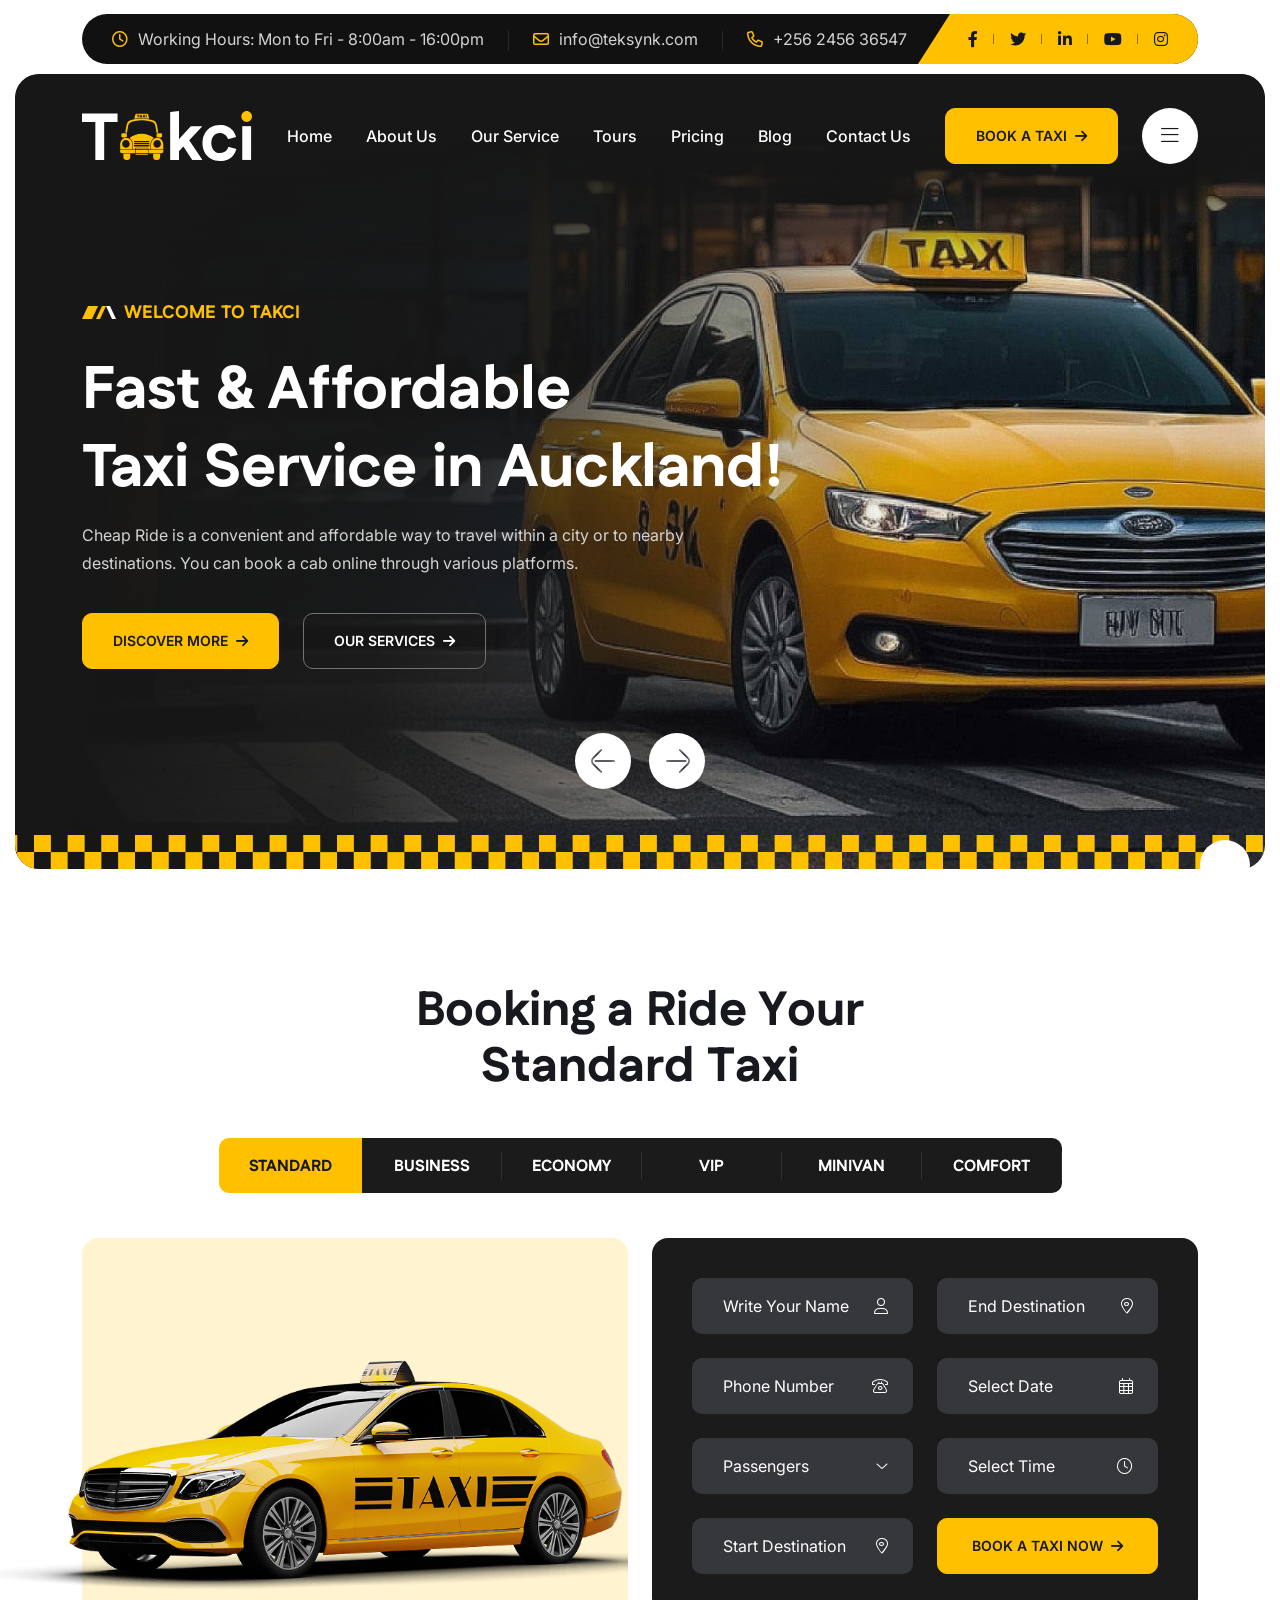
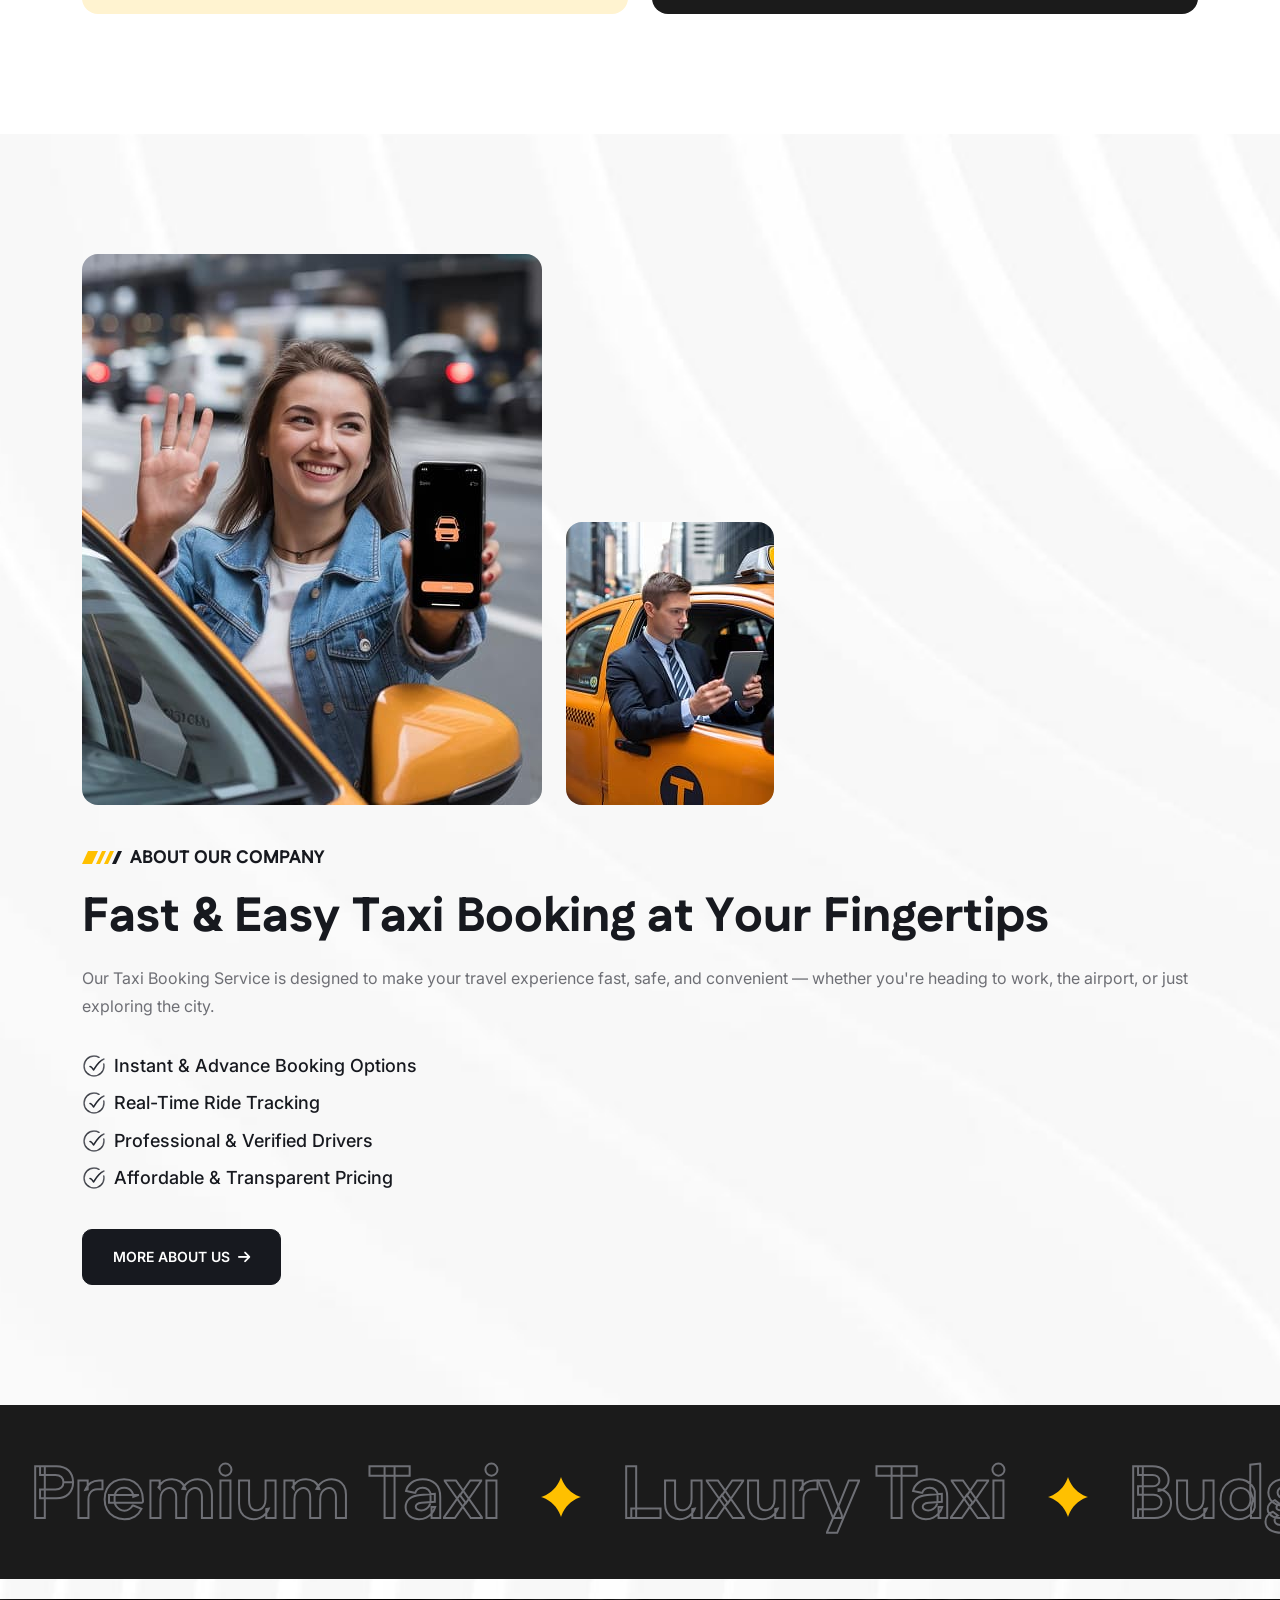
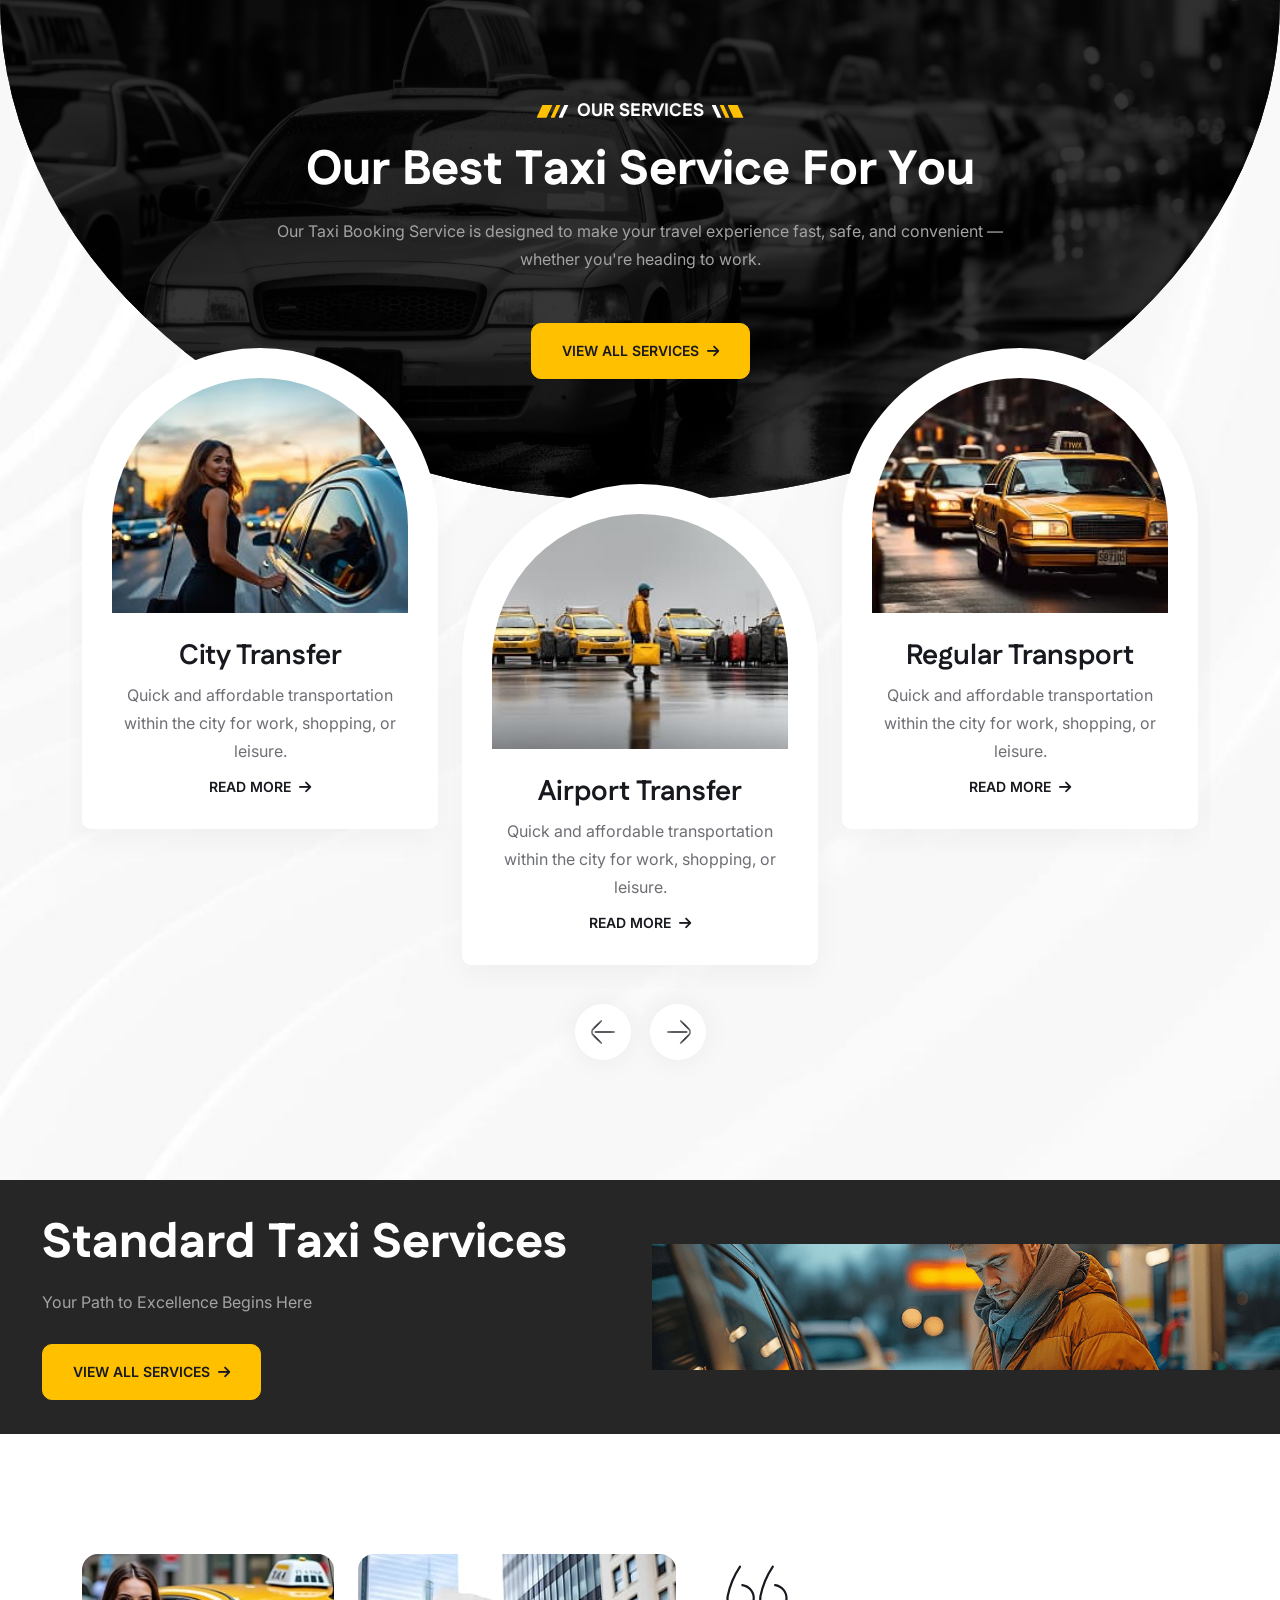
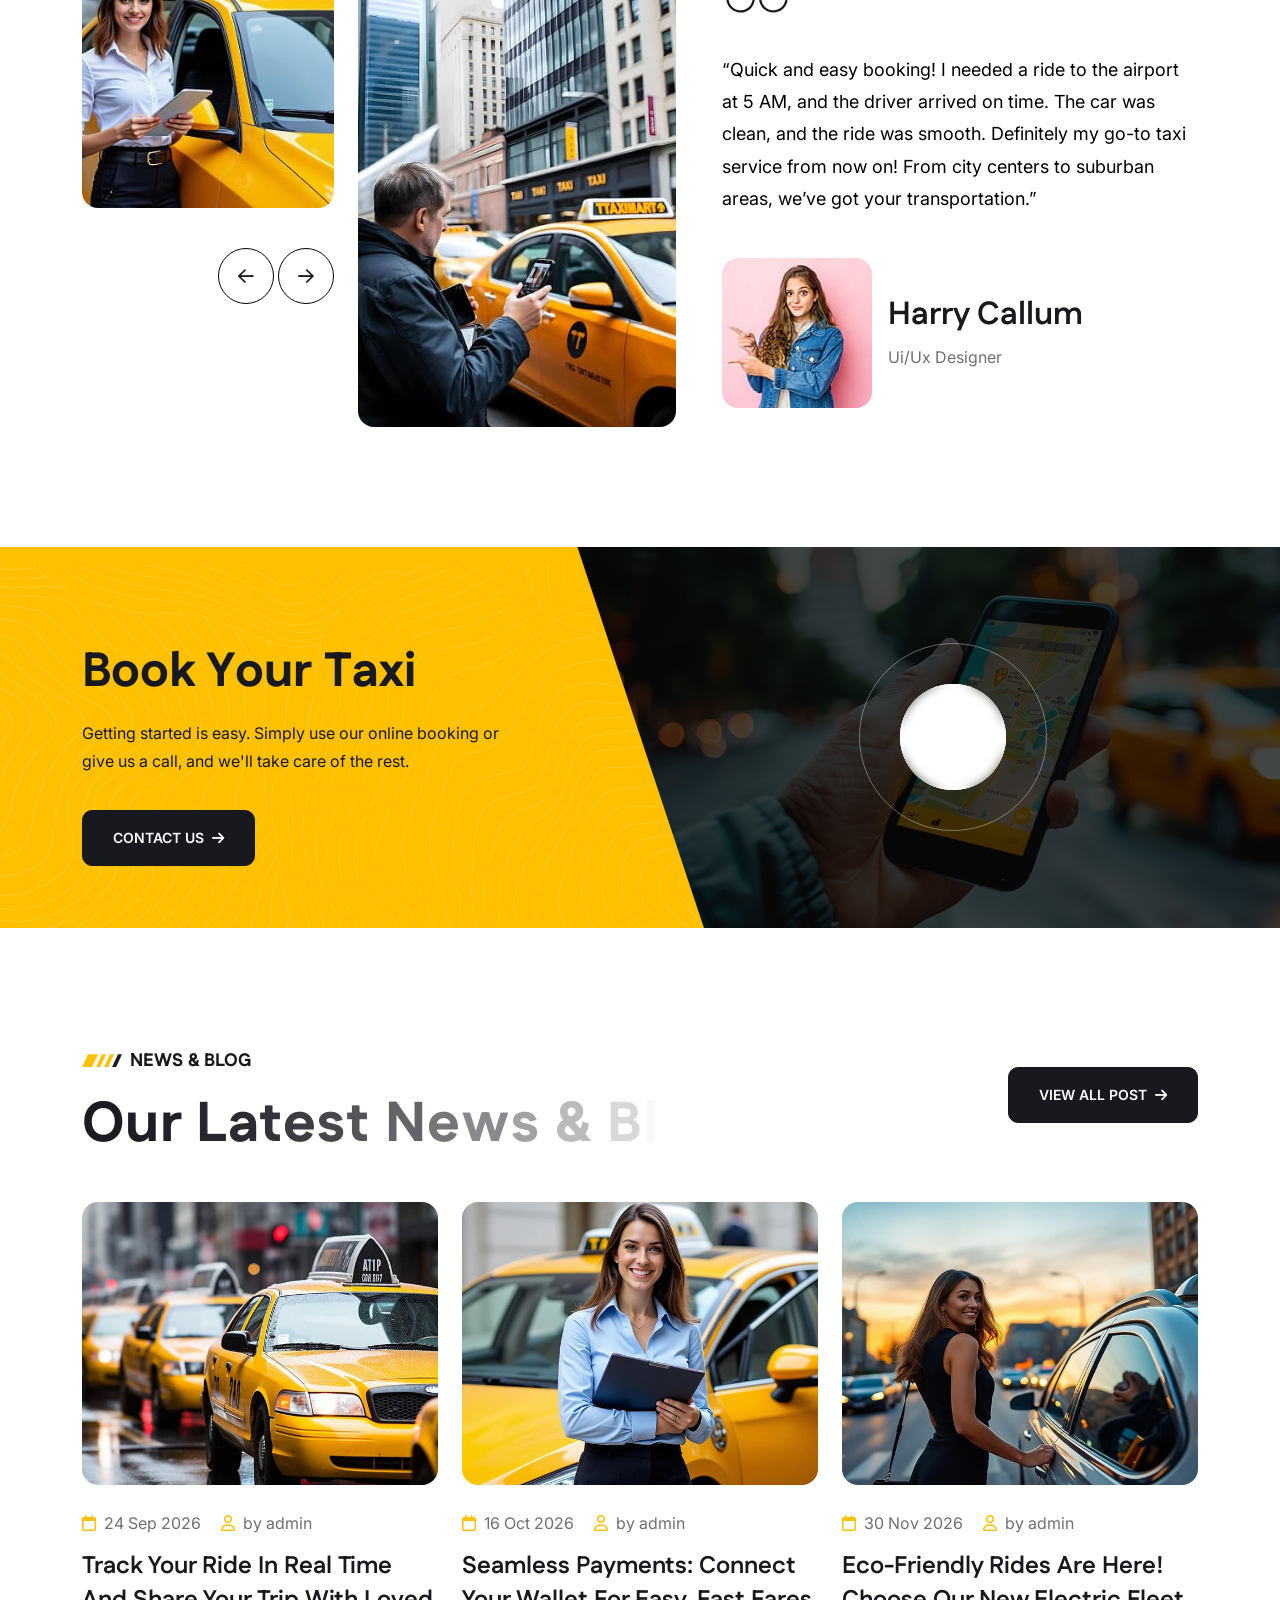
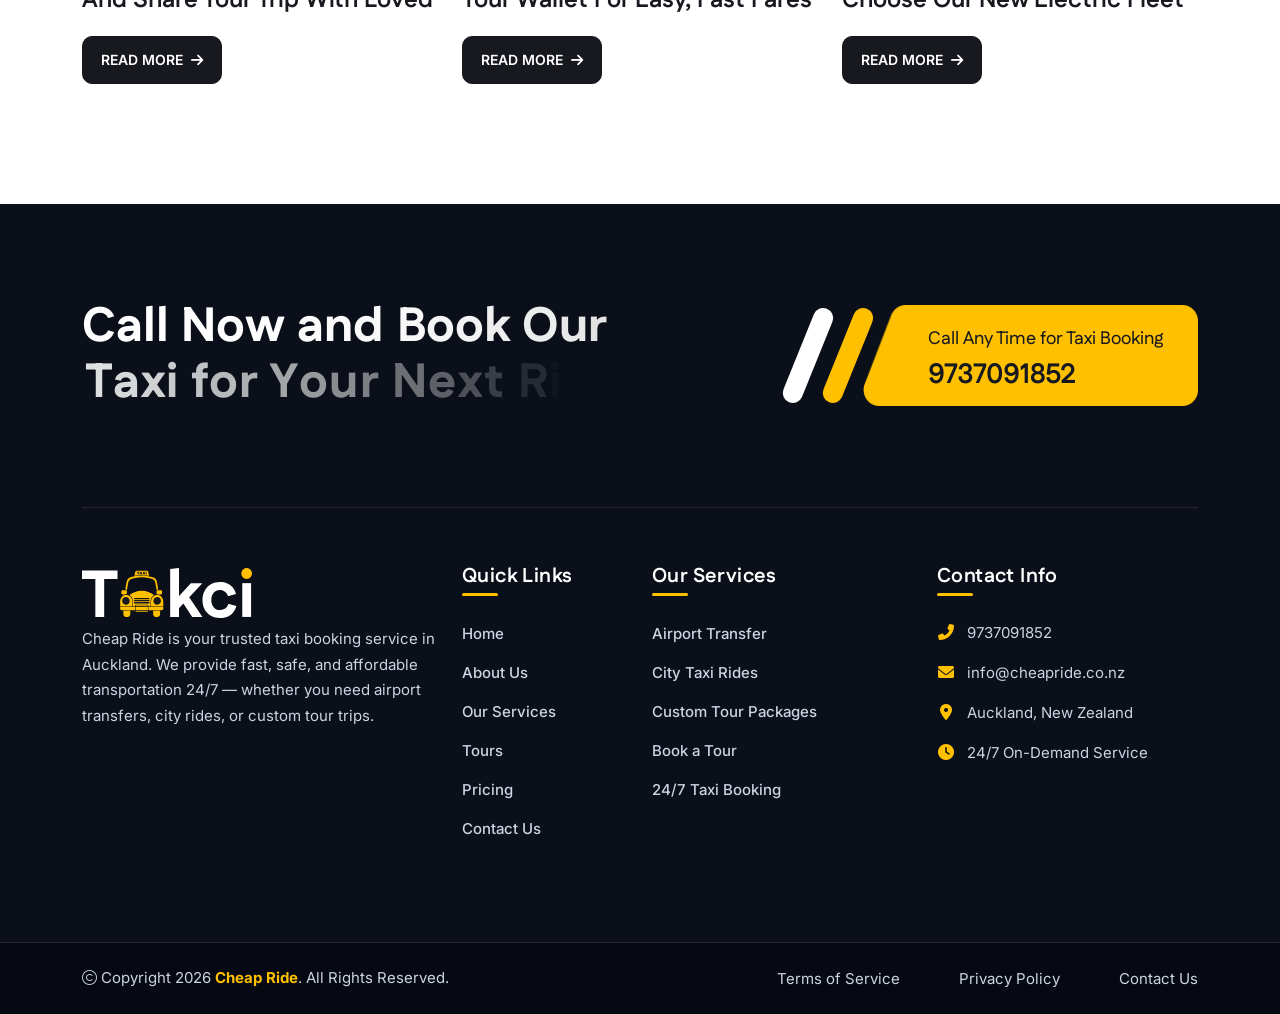
==== index.html @ c48cd5be "Initial Commit" ====
<!DOCTYPE html>
<html class="no-js" lang="zxx" dir="ltr">

<head>
    <meta charset="utf-8" />
    <meta http-equiv="x-ua-compatible" content="ie=edge" />

    <meta name="author" content="Takci" />
    <meta name="description" content="Cheap Ride - Best and most affordable taxi service in Auckland" />
    <meta name="keywords" content="Cheap Ride - Best and most affordable taxi service in Auckland" />
    <meta name="robots" content="INDEX,FOLLOW" />
    <meta name="viewport" content="width=device-width,initial-scale=1,shrink-to-fit=no" />
    <link rel="apple-touch-icon" sizes="57x57" href="assets/img/favicons/apple-icon-57x57.png" />
    <link rel="apple-touch-icon" sizes="60x60" href="assets/img/favicons/apple-icon-60x60.png" />
    <link rel="apple-touch-icon" sizes="72x72" href="assets/img/favicons/apple-icon-72x72.png" />
    <link rel="apple-touch-icon" sizes="76x76" href="assets/img/favicons/apple-icon-76x76.png" />
    <link rel="apple-touch-icon" sizes="114x114" href="assets/img/favicons/apple-icon-114x114.png" />
    <link rel="apple-touch-icon" sizes="120x120" href="assets/img/favicons/apple-icon-120x120.png" />
    <link rel="apple-touch-icon" sizes="144x144" href="assets/img/favicons/apple-icon-144x144.png" />
    <link rel="apple-touch-icon" sizes="152x152" href="assets/img/favicons/apple-icon-152x152.png" />
    <link rel="apple-touch-icon" sizes="180x180" href="assets/img/favicons/apple-icon-180x180.png" />
    <link rel="icon" type="image/png" sizes="192x192" href="assets/img/favicons/android-icon-192x192.png" />
    <link rel="icon" type="image/png" sizes="32x32" href="assets/img/favicons/favicon-32x32.png" />
    <link rel="icon" type="image/png" sizes="96x96" href="assets/img/favicons/favicon-96x96.png" />
    <link rel="icon" type="image/png" sizes="16x16" href="assets/img/favicons/favicon-16x16.png" />
    <link rel="manifest" href="assets/img/favicons/manifest.json" />
    <meta name="msapplication-TileColor" content="#ffffff" />
    <meta name="msapplication-TileImage" content="assets/img/favicons/ms-icon-144x144.png" />
    <meta name="theme-color" content="#ffffff" />
    <link rel="preconnect" href="https://fonts.googleapis.com/" />
    <link rel="preconnect" href="https://fonts.gstatic.com/" crossorigin />
    <link
        href="https://fonts.googleapis.com/css2?family=Fustat:wght@200..800&amp;family=Inter:ital,opsz,wght@0,14..32,100..900;1,14..32,100..900&amp;display=swap"
        rel="stylesheet" />
    <link rel="stylesheet" href="assets/css/app.min.css" />
    <link rel="stylesheet" href="assets/css/fontawesome.min.css" />
    <link rel="stylesheet" href="assets/css/style.css" />
    <title>
        Cheap Ride - Best and most affordable taxi service in Auckland
    </title>
</head>

<body class="">
    <div class="preloader">
        <button class="th-btn preloaderCls">Cancel Preloader</button>
        <div class="preloader-inner">
            <div class="bounce">
                <img src="assets/img/logo-icon.svg" alt="img" />
            </div>
            <span class="loader">Auckland <span class="loading-text">Auckland</span></span>
        </div>
    </div>
    <div class="sidemenu-wrapper sidemenu-info d-none d-lg-block">
        <div class="sidemenu-content allow-natural-scroll">
            <button class="closeButton sideMenuCls">
                <i class="far fa-times"></i>
            </button>
            <div class="widget">
                <div class="th-widget-about">
                    <div class="about-logo">
                        <a href="index.html"><img src="assets/img/logo.svg" alt="Takci" /></a>
                    </div>
                    <p class="about-text mb-4">
                        Our Taxi Booking Service is designed to make your travel
                        experience fast, safe, and convenient — whether you're heading to
                        work, the airport, or just exploring the city.
                    </p>
                    <div class="th-social style2">
                        <a href="https://www.facebook.com/"><i class="fab fa-facebook-f"></i></a>
                        <a href="https://www.twitter.com/"><i class="fab fa-twitter"></i></a>
                        <a href="https://www.youtube.com/"><i class="fab fa-youtube"></i></a>
                        <a href="https://www.linkedin.com/"><i class="fab fa-linkedin-in"></i></a>
                    </div>
                </div>
            </div>
            <div class="widget">
                <h3 class="widget_title">Recent Posts</h3>
                <div class="recent-post-wrap">
                    <div class="recent-post">
                        <div class="media-img">
                            <a href="blog-details.html"><img src="assets/img/blog/recent-post-1-1.jpg"
                                    alt="Blog Image" /></a>
                        </div>
                        <div class="media-body">
                            <div class="recent-post-meta">
                                <a href="blog.html"><i class="far fa-calendar"></i>22 Sep, 2026</a>
                            </div>
                            <h4 class="post-title">
                                <a class="text-inherit" href="blog-details.html">Book your ride through our app,
                                    website,</a>
                            </h4>
                        </div>
                    </div>
                    <div class="recent-post">
                        <div class="media-img">
                            <a href="blog-details.html"><img src="assets/img/blog/recent-post-1-2.jpg"
                                    alt="Blog Image" /></a>
                        </div>
                        <div class="media-body">
                            <div class="recent-post-meta">
                                <a href="blog.html"><i class="far fa-calendar"></i>24 Sep, 2026</a>
                            </div>
                            <h4 class="post-title">
                                <a class="text-inherit" href="blog-details.html">Plan your ride in advance by
                                    scheduling</a>
                            </h4>
                        </div>
                    </div>
                    <div class="recent-post">
                        <div class="media-img">
                            <a href="blog-details.html"><img src="assets/img/blog/recent-post-1-3.jpg"
                                    alt="Blog Image" /></a>
                        </div>
                        <div class="media-body">
                            <div class="recent-post-meta">
                                <a href="blog.html"><i class="far fa-calendar"></i>23 Oct, 2026</a>
                            </div>
                            <h4 class="post-title">
                                <a class="text-inherit" href="blog-details.html">Long-distance rides to nearby towns</a>
                            </h4>
                        </div>
                    </div>
                </div>
            </div>
            <div class="widget th-newsletter-widget">
                <h3 class="widget_title">Subscribe to Newsletter</h3>
                <p class="footer-text mb-4">
                    Get Monthly insights from founders around the globe. No spam -
                    promise.
                </p>
                <form class="newsletter-form">
                    <div class="form-group style-dark">
                        <input class="form-control" type="email" placeholder="Enter your email" required="" />
                    </div>
                    <button type="submit" class="th-btn style2">Subscribe</button>
                </form>
            </div>
        </div>
    </div>
    <div class="th-menu-wrapper">
        <div class="th-menu-area text-center">
            <button class="th-menu-toggle"><i class="far fa-times"></i></button>
            <div class="mobile-logo">
                <a href="index.html"><img src="assets/img/logo2.svg" alt="Cheap Ride" /></a>
            </div>
            <div class="th-mobile-menu allow-natural-scroll">
                <ul>
                    <li><a href="index.html">Home</a></li>
                    <li><a href="about.html">About Us</a></li>
                    <li><a href="service.html">Our Service</a></li>
                    <li><a href="tours.html">Tours</a></li>
                    <li><a href="pricing.html">Pricing</a></li>
                    <li><a href="blog.html">Blog</a></li>
                    <li><a href="contact.html">Contact Us</a></li>
                </ul>
            </div>
        </div>
    </div>

    <div class="popup-search-box d-none d-lg-block">
        <button class="searchClose"><i class="far fa-times"></i></button>
        <form action="#">
            <input type="text" placeholder="What are you looking for?" />
            <button type="submit"><i class="fal fa-search"></i></button>
        </form>
    </div>
    <header class="th-header header-layout1">
        <div class="container">
            <div class="header-top">
                <div class="row justify-content-center justify-content-md-between align-items-center gy-2">
                    <div class="col-auto d-md-block d-none">
                        <div class="header-links">
                            <ul class="header-left-wrap">
                                <li>
                                    <i class="far fa-map-marker-alt"></i>156 Main Street, 2nd
                                    Floor. USA
                                </li>
                                <li>
                                    <i class="far fa-clock"></i>Working Hours: Mon to Fri -
                                    8:00am - 16:00pm
                                </li>
                                <li>
                                    <i class="far fa-envelope"></i><a
                                        href="mailto:info@teksynk.com">info@teksynk.com</a>
                                </li>
                                <li>
                                    <i class="far fa-phone"></i><a href="tel:256245636547">+256 2456 36547</a>
                                </li>
                            </ul>
                        </div>
                    </div>
                    <div class="col-auto">
                        <div class="th-social">
                            <a href="https://www.facebook.com/"><i class="fab fa-facebook-f"></i></a>
                            <a href="https://www.twitter.com/"><i class="fab fa-twitter"></i></a>
                            <a href="https://www.linkedin.com/"><i class="fab fa-linkedin-in"></i></a>
                            <a href="https://www.youtube.com/"><i class="fab fa-youtube"></i></a>
                            <a href="https://www.instagram.com/"><i class="fab fa-instagram"></i></a>
                        </div>
                    </div>
                </div>
            </div>
        </div>
        <div class="sticky-wrapper">
            <div class="container">
                <div class="menu-area">
                    <div class="row align-items-center justify-content-between">
                        <div class="col-auto">
                            <div class="header-logo">
                                <a href="index.html"><img src="assets/img/logo2.svg" alt="Cheap Ride" /></a>
                            </div>
                        </div>
                        <div class="col-auto">
                            <nav class="main-menu d-none d-lg-inline-block">
                                <ul>
                                    <li><a href="index.html">Home</a></li>
                                    <li><a href="about.html">About Us</a></li>
                                    <li><a href="service.html">Our Service</a></li>
                                    <li><a href="tours.html">Tours</a></li>
                                    <li><a href="pricing.html">Pricing</a></li>
                                    <li><a href="blog.html">Blog</a></li>
                                    <li><a href="contact.html">Contact Us</a></li>
                                </ul>
                            </nav>
                            <div class="header-button d-flex d-lg-none">
                                <button type="button" class="th-menu-toggle icon-btn style2">
                                    <i class="far fa-bars"></i>
                                </button>
                            </div>
                        </div>
                        <div class="col-auto d-xl-block d-none">
                            <div class="header-button">
                                <a href="contact.html" class="th-btn style4">BOOK A TAXI <i
                                        class="fas fa-arrow-right ms-2"></i></a>
                                <button type="button" class="icon-btn style2 sideMenuInfo">
                                    <i class="fal fa-bars"></i>
                                </button>
                            </div>
                        </div>
                    </div>
                </div>
            </div>
        </div>
    </header>

    <div class="th-hero-wrapper hero-1" id="hero">
        <div class="swiper th-slider hero-slider1" id="heroSlider1"
            data-slider-options='{"effect":"fade","autoHeight": "true"}'>
            <div class="swiper-wrapper">
                <div class="swiper-slide">
                    <div class="th-hero-bg" data-bg-src="assets/img/hero/hero_bg_1_1.jpg">
                        <div class="line-anim th-hero-bg-shape1" data-bg-src="assets/img/shape/shape3.png"></div>
                    </div>
                    <div class="hero-inner">
                        <div class="container">
                            <div class="row">
                                <div class="col-xl-12">
                                    <div class="hero-style1">
                                        <span class="sub-title" data-ani="slideinup" data-ani-delay="0.2s"><span
                                                class="subtitle-shape1"></span>
                                            <span class="subtitle-shape2"></span>
                                            <span class="subtitle-shape3 me-2 ms-0"></span> WELCOME
                                            TO TAKCI</span>
                                        <h1 class="hero-title text-white">
                                            <span class="title1" data-ani="slideinup" data-ani-delay="0.3s">Fast &
                                                Affordable</span>
                                            <span class="title2" data-ani="slideinup" data-ani-delay="0.4s">Taxi Service
                                                in Auckland!</span>
                                        </h1>
                                        <p class="hero-text" data-ani="slideinup" data-ani-delay="0.6s">
                                            Cheap Ride is a convenient and affordable way to travel
                                            within a city or to nearby destinations. You can book a
                                            cab online through various platforms.
                                        </p>
                                        <div class="btn-wrap" data-ani="slideinup" data-ani-delay="0.7s">
                                            <a href="contact.html" class="th-btn style4">DISCOVER MORE<i
                                                    class="fas fa-arrow-right ms-2"></i></a>
                                            <a href="service.html" class="th-btn style5">OUR SERVICES<i
                                                    class="fas fa-arrow-right ms-2"></i></a>
                                        </div>
                                    </div>
                                </div>
                            </div>
                        </div>
                    </div>
                </div>
                <div class="swiper-slide">
                    <div class="th-hero-bg" data-bg-src="assets/img/hero/hero_bg_1_2.jpg">
                        <div class="line-anim th-hero-bg-shape1" data-bg-src="assets/img/shape/shape3.png"></div>
                    </div>
                    <div class="hero-inner">
                        <div class="container">
                            <div class="row">
                                <div class="col-xl-12">
                                    <div class="hero-style1">
                                        <h1 class="hero-title text-white">
                                            <span class="title1" data-ani="slideinup" data-ani-delay="0.3s">Reliable &
                                                Affordable</span>
                                            <span class="title2" data-ani="slideinup" data-ani-delay="0.4s">Taxi
                                                Service!</span>
                                        </h1>
                                        <p class="hero-text" data-ani="slideinup" data-ani-delay="0.6s">
                                            Online taxi service is a convenient and affordable way
                                            to travel within a city or to nearby destinations. You
                                            can book a cab online through various platforms.
                                        </p>
                                        <div class="btn-wrap" data-ani="slideinup" data-ani-delay="0.7s">
                                            <a href="contact.html" class="th-btn style4">DISCOVER MORE<i
                                                    class="fas fa-arrow-right ms-2"></i></a>
                                            <a href="service.html" class="th-btn style5">OUR SERVICES<i
                                                    class="fas fa-arrow-right ms-2"></i></a>
                                        </div>
                                    </div>
                                </div>
                            </div>
                        </div>
                    </div>
                </div>
            </div>
            <button data-slider-prev="#heroSlider1" class="slider-arrow style2">
                <img class="icon" data-mask-src="assets/img/icon/arrow-left.svg" src="assets/img/icon/arrow-left.svg"
                    alt="icon" />
            </button>
            <button data-slider-next="#heroSlider1" class="slider-arrow style2 slider-next">
                <img class="icon" data-mask-src="assets/img/icon/arrow-right.svg" src="assets/img/icon/arrow-right.svg"
                    alt="icon" />
            </button>
        </div>
    </div>
    <div class="space overflow-hidden">
        <div class="container">
            <div class="row justify-content-center">
                <div class="col-xl-5">
                    <div class="title-area text-center">
                        <h2 class="sec-title h3 text-anim2 wow fadeinup">
                            Booking a Ride Your Standard Taxi
                        </h2>
                    </div>
                </div>
                <div class="col-12">
                    <div class="nav nav-tabs tab-menu1 mb-45 wow fadeinup" role="tablist" data-wow-delay="0.2">
                        <button class="nav-link tab-btn active" id="nav-booking-tab-1" data-bs-toggle="tab"
                            data-bs-target="#nav-booking1" type="button" role="tab" aria-controls="nav-booking1"
                            aria-selected="true">
                            STANDARD
                        </button>
                        <button class="nav-link tab-btn" id="nav-booking-tab-2" data-bs-toggle="tab"
                            data-bs-target="#nav-booking2" type="button" role="tab" aria-controls="nav-booking2"
                            aria-selected="false">
                            BUSINESS
                        </button>
                        <button class="nav-link tab-btn" id="nav-booking-tab-3" data-bs-toggle="tab"
                            data-bs-target="#nav-booking3" type="button" role="tab" aria-controls="nav-booking3"
                            aria-selected="false">
                            ECONOMY
                        </button>
                        <button class="nav-link tab-btn" id="nav-booking-tab-4" data-bs-toggle="tab"
                            data-bs-target="#nav-booking4" type="button" role="tab" aria-controls="nav-booking4"
                            aria-selected="false">
                            VIP
                        </button>
                        <button class="nav-link tab-btn" id="nav-booking-tab-5" data-bs-toggle="tab"
                            data-bs-target="#nav-booking5" type="button" role="tab" aria-controls="nav-booking5"
                            aria-selected="false">
                            MINIVAN
                        </button>
                        <button class="nav-link tab-btn" id="nav-booking-tab-6" data-bs-toggle="tab"
                            data-bs-target="#nav-booking6" type="button" role="tab" aria-controls="nav-booking6"
                            aria-selected="false">
                            COMFORT
                        </button>
                    </div>
                </div>
            </div>
            <div class="tab-content wow fadeinup" data-wow-delay="0.4">
                <div class="tab-pane fade show active" id="nav-booking1" role="tabpanel"
                    aria-labelledby="nav-booking-tab-1" tabindex="0">
                    <div class="row gy-4 gx-40">
                        <div class="col-xl-6">
                            <div class="booking-thumb1">
                                <img src="assets/img/normal/booking_1_1.png" alt="img" />
                            </div>
                        </div>
                        <div class="col-xl-6">
                            <form action="https://html.themehour.net/takci/demo/mail.php" method="POST"
                                class="booking-form1 ajax-contact">
                                <div class="row gy-4">
                                    <div class="form-group style2 col-md-6">
                                        <input type="text" class="form-control" name="name" id="name"
                                            placeholder="Write Your Name" />
                                        <i class="fal fa-user"></i>
                                    </div>
                                    <div class="form-group style2 col-md-6">
                                        <input type="text" class="form-control" name="destination" id="destination"
                                            placeholder="End Destination" />
                                        <i class="fal fa-map-marker-alt"></i>
                                    </div>
                                    <div class="form-group style2 col-md-6">
                                        <input type="number" class="form-control" name="number" id="number"
                                            placeholder="Phone Number" />
                                        <i class="fal fa-phone-rotary"></i>
                                    </div>
                                    <div class="form-group style2 col-md-6">
                                        <input type="text" class="form-control form-date" name="date" id="date"
                                            placeholder="Select Date" />
                                        <i class="fal fa-calendar-alt"></i>
                                    </div>
                                    <div class="form-group style2 col-md-6">
                                        <select name="subject" id="subject" class="form-select">
                                            <option value="" disabled="disabled" selected="selected" hidden>
                                                Passengers
                                            </option>
                                            <option value="Passengers option1">
                                                2 Adult 1 Child
                                            </option>
                                            <option value="Passengers option2">
                                                1 Adult 1 Child
                                            </option>
                                            <option value="Passengers option3">3 Adult</option>
                                            <option value="Passengers option4">1 Adult Only</option>
                                        </select>
                                        <i class="fal fa-angle-down"></i>
                                    </div>
                                    <div class="form-group style2 col-md-6">
                                        <input type="text" class="form-control form-time" name="time" id="time"
                                            placeholder="Select Time" />
                                        <i class="fal fa-clock"></i>
                                    </div>
                                    <div class="form-group style2 col-md-6">
                                        <input type="text" class="form-control" name="pickup" id="pickup"
                                            placeholder="Start Destination" />
                                        <i class="fal fa-map-marker-alt"></i>
                                    </div>
                                    <div class="form-btn col-md-6">
                                        <button class="th-btn style4 btn-fw">
                                            BOOK A TAXI NOW <i class="fas fa-arrow-right ms-2"></i>
                                        </button>
                                    </div>
                                </div>
                                <p class="form-messages mb-0 mt-3"></p>
                            </form>
                        </div>
                    </div>
                </div>
                <div class="tab-pane fade" id="nav-booking2" role="tabpanel" aria-labelledby="nav-booking-tab-2"
                    tabindex="0">
                    <div class="row gy-4 gx-40">
                        <div class="col-xl-6">
                            <div class="booking-thumb1">
                                <img src="assets/img/normal/booking_1_2.png" alt="img" />
                            </div>
                        </div>
                        <div class="col-xl-6">
                            <form action="https://html.themehour.net/takci/demo/mail.php" method="POST"
                                class="booking-form1 ajax-contact">
                                <div class="row gy-4">
                                    <div class="form-group style2 col-md-6">
                                        <input type="text" class="form-control" name="name" id="name1"
                                            placeholder="Write Your Name" />
                                        <i class="fal fa-user"></i>
                                    </div>
                                    <div class="form-group style2 col-md-6">
                                        <input type="text" class="form-control" name="destination" id="destination1"
                                            placeholder="End Destination" />
                                        <i class="fal fa-map-marker-alt"></i>
                                    </div>
                                    <div class="form-group style2 col-md-6">
                                        <input type="number" class="form-control" name="number" id="number1"
                                            placeholder="Phone Number" />
                                        <i class="fal fa-phone-rotary"></i>
                                    </div>
                                    <div class="form-group style2 col-md-6">
                                        <input type="text" class="form-control form-date" name="date" id="date1"
                                            placeholder="Select Date" />
                                        <i class="fal fa-calendar-alt"></i>
                                    </div>
                                    <div class="form-group style2 col-md-6">
                                        <select name="subject" id="subject1" class="form-select">
                                            <option value="" disabled="disabled" selected="selected" hidden>
                                                Passengers
                                            </option>
                                            <option value="Passengers option1">
                                                2 Adult 1 Child
                                            </option>
                                            <option value="Passengers option2">
                                                1 Adult 1 Child
                                            </option>
                                            <option value="Passengers option3">3 Adult</option>
                                            <option value="Passengers option4">1 Adult Only</option>
                                        </select>
                                        <i class="fal fa-angle-down"></i>
                                    </div>
                                    <div class="form-group style2 col-md-6">
                                        <input type="text" class="form-control form-time" name="time" id="time1"
                                            placeholder="Select Time" />
                                        <i class="fal fa-clock"></i>
                                    </div>
                                    <div class="form-group style2 col-md-6">
                                        <input type="text" class="form-control" name="pickup1" id="pickup1"
                                            placeholder="Start Destination" />
                                        <i class="fal fa-map-marker-alt"></i>
                                    </div>
                                    <div class="form-btn col-md-6">
                                        <button class="th-btn style4 btn-fw">
                                            BOOK A TAXI NOW <i class="fas fa-arrow-right ms-2"></i>
                                        </button>
                                    </div>
                                </div>
                                <p class="form-messages mb-0 mt-3"></p>
                            </form>
                        </div>
                    </div>
                </div>
                <div class="tab-pane fade" id="nav-booking3" role="tabpanel" aria-labelledby="nav-booking-tab-3"
                    tabindex="0">
                    <div class="row gy-4 gx-40">
                        <div class="col-xl-6">
                            <div class="booking-thumb1">
                                <img src="assets/img/normal/booking_1_3.png" alt="img" />
                            </div>
                        </div>
                        <div class="col-xl-6">
                            <form action="https://html.themehour.net/takci/demo/mail.php" method="POST"
                                class="booking-form1 ajax-contact">
                                <div class="row gy-4">
                                    <div class="form-group style2 col-md-6">
                                        <input type="text" class="form-control" name="name2" id="name2"
                                            placeholder="Write Your Name" />
                                        <i class="fal fa-user"></i>
                                    </div>
                                    <div class="form-group style2 col-md-6">
                                        <input type="text" class="form-control" name="destination2" id="destination2"
                                            placeholder="End Destination" />
                                        <i class="fal fa-map-marker-alt"></i>
                                    </div>
                                    <div class="form-group style2 col-md-6">
                                        <input type="number" class="form-control" name="number2" id="number2"
                                            placeholder="Phone Number" />
                                        <i class="fal fa-phone-rotary"></i>
                                    </div>
                                    <div class="form-group style2 col-md-6">
                                        <input type="text" class="form-control form-date" name="date2" id="date2"
                                            placeholder="Select Date" />
                                        <i class="fal fa-calendar-alt"></i>
                                    </div>
                                    <div class="form-group style2 col-md-6">
                                        <select name="subject" id="subject2" class="form-select">
                                            <option value="" disabled="disabled" selected="selected" hidden>
                                                Passengers
                                            </option>
                                            <option value="Passengers option1">
                                                2 Adult 1 Child
                                            </option>
                                            <option value="Passengers option2">
                                                1 Adult 1 Child
                                            </option>
                                            <option value="Passengers option3">3 Adult</option>
                                            <option value="Passengers option4">1 Adult Only</option>
                                        </select>
                                        <i class="fal fa-angle-down"></i>
                                    </div>
                                    <div class="form-group style2 col-md-6">
                                        <input type="text" class="form-control form-time" name="time2" id="time2"
                                            placeholder="Select Time" />
                                        <i class="fal fa-clock"></i>
                                    </div>
                                    <div class="form-group style2 col-md-6">
                                        <input type="text" class="form-control" name="pickup2" id="pickup2"
                                            placeholder="Start Destination" />
                                        <i class="fal fa-map-marker-alt"></i>
                                    </div>
                                    <div class="form-btn col-md-6">
                                        <button class="th-btn style4 btn-fw">
                                            BOOK A TAXI NOW <i class="fas fa-arrow-right ms-2"></i>
                                        </button>
                                    </div>
                                </div>
                                <p class="form-messages mb-0 mt-3"></p>
                            </form>
                        </div>
                    </div>
                </div>
                <div class="tab-pane fade" id="nav-booking4" role="tabpanel" aria-labelledby="nav-booking-tab-4"
                    tabindex="0">
                    <div class="row gy-4 gx-40">
                        <div class="col-xl-6">
                            <div class="booking-thumb1">
                                <img src="assets/img/normal/booking_1_4.png" alt="img" />
                            </div>
                        </div>
                        <div class="col-xl-6">
                            <form action="https://html.themehour.net/takci/demo/mail.php" method="POST"
                                class="booking-form1 ajax-contact">
                                <div class="row gy-4">
                                    <div class="form-group style2 col-md-6">
                                        <input type="text" class="form-control" name="name3" id="name3"
                                            placeholder="Write Your Name" />
                                        <i class="fal fa-user"></i>
                                    </div>
                                    <div class="form-group style2 col-md-6">
                                        <input type="text" class="form-control" name="destination3" id="destination3"
                                            placeholder="End Destination" />
                                        <i class="fal fa-map-marker-alt"></i>
                                    </div>
                                    <div class="form-group style2 col-md-6">
                                        <input type="number" class="form-control" name="number3" id="number3"
                                            placeholder="Phone Number" />
                                        <i class="fal fa-phone-rotary"></i>
                                    </div>
                                    <div class="form-group style2 col-md-6">
                                        <input type="text" class="form-control form-date" name="date3" id="date3"
                                            placeholder="Select Date" />
                                        <i class="fal fa-calendar-alt"></i>
                                    </div>
                                    <div class="form-group style2 col-md-6">
                                        <select name="subjec3t" id="subject3" class="form-select">
                                            <option value="" disabled="disabled" selected="selected" hidden>
                                                Passengers
                                            </option>
                                            <option value="Passengers option1">
                                                2 Adult 1 Child
                                            </option>
                                            <option value="Passengers option2">
                                                1 Adult 1 Child
                                            </option>
                                            <option value="Passengers option3">3 Adult</option>
                                            <option value="Passengers option4">1 Adult Only</option>
                                        </select>
                                        <i class="fal fa-angle-down"></i>
                                    </div>
                                    <div class="form-group style2 col-md-6">
                                        <input type="text" class="form-control form-time" name="time3" id="time3"
                                            placeholder="Select Time" />
                                        <i class="fal fa-clock"></i>
                                    </div>
                                    <div class="form-group style2 col-md-6">
                                        <input type="text" class="form-control" name="pickup3" id="pickup3"
                                            placeholder="Start Destination" />
                                        <i class="fal fa-map-marker-alt"></i>
                                    </div>
                                    <div class="form-btn col-md-6">
                                        <button class="th-btn style4 btn-fw">
                                            BOOK A TAXI NOW <i class="fas fa-arrow-right ms-2"></i>
                                        </button>
                                    </div>
                                </div>
                                <p class="form-messages mb-0 mt-3"></p>
                            </form>
                        </div>
                    </div>
                </div>
                <div class="tab-pane fade" id="nav-booking5" role="tabpanel" aria-labelledby="nav-booking-tab-5"
                    tabindex="0">
                    <div class="row gy-4 gx-40">
                        <div class="col-xl-6">
                            <div class="booking-thumb1">
                                <img src="assets/img/normal/booking_1_5.png" alt="img" />
                            </div>
                        </div>
                        <div class="col-xl-6">
                            <form action="https://html.themehour.net/takci/demo/mail.php" method="POST"
                                class="booking-form1 ajax-contact">
                                <div class="row gy-4">
                                    <div class="form-group style2 col-md-6">
                                        <input type="text" class="form-control" name="name" id="name4"
                                            placeholder="Write Your Name" />
                                        <i class="fal fa-user"></i>
                                    </div>
                                    <div class="form-group style2 col-md-6">
                                        <input type="text" class="form-control" name="destination" id="destination4"
                                            placeholder="End Destination" />
                                        <i class="fal fa-map-marker-alt"></i>
                                    </div>
                                    <div class="form-group style2 col-md-6">
                                        <input type="number" class="form-control" name="number" id="number4"
                                            placeholder="Phone Number" />
                                        <i class="fal fa-phone-rotary"></i>
                                    </div>
                                    <div class="form-group style2 col-md-6">
                                        <input type="text" class="form-control form-date" name="date" id="date4"
                                            placeholder="Select Date" />
                                        <i class="fal fa-calendar-alt"></i>
                                    </div>
                                    <div class="form-group style2 col-md-6">
                                        <select name="subject" id="subject4" class="form-select">
                                            <option value="" disabled="disabled" selected="selected" hidden>
                                                Passengers
                                            </option>
                                            <option value="Passengers option1">
                                                2 Adult 1 Child
                                            </option>
                                            <option value="Passengers option2">
                                                1 Adult 1 Child
                                            </option>
                                            <option value="Passengers option3">3 Adult</option>
                                            <option value="Passengers option4">1 Adult Only</option>
                                        </select>
                                        <i class="fal fa-angle-down"></i>
                                    </div>
                                    <div class="form-group style2 col-md-6">
                                        <input type="text" class="form-control form-time" name="time4" id="time4"
                                            placeholder="Select Time" />
                                        <i class="fal fa-clock"></i>
                                    </div>
                                    <div class="form-group style2 col-md-6">
                                        <input type="text" class="form-control" name="pickup4" id="pickup4"
                                            placeholder="Start Destination" />
                                        <i class="fal fa-map-marker-alt"></i>
                                    </div>
                                    <div class="form-btn col-md-6">
                                        <button class="th-btn style4 btn-fw">
                                            BOOK A TAXI NOW <i class="fas fa-arrow-right ms-2"></i>
                                        </button>
                                    </div>
                                </div>
                                <p class="form-messages mb-0 mt-3"></p>
                            </form>
                        </div>
                    </div>
                </div>
                <div class="tab-pane fade" id="nav-booking6" role="tabpanel" aria-labelledby="nav-booking-tab-6"
                    tabindex="0">
                    <div class="row gy-4 gx-40">
                        <div class="col-xl-6">
                            <div class="booking-thumb1">
                                <img src="assets/img/normal/booking_1_6.png" alt="img" />
                            </div>
                        </div>
                        <div class="col-xl-6">
                            <form action="https://html.themehour.net/takci/demo/mail.php" method="POST"
                                class="booking-form1 ajax-contact">
                                <div class="row gy-4">
                                    <div class="form-group style2 col-md-6">
                                        <input type="text" class="form-control" name="name5" id="name5"
                                            placeholder="Write Your Name" />
                                        <i class="fal fa-user"></i>
                                    </div>
                                    <div class="form-group style2 col-md-6">
                                        <input type="text" class="form-control" name="destination5" id="destination5"
                                            placeholder="End Destination" />
                                        <i class="fal fa-map-marker-alt"></i>
                                    </div>
                                    <div class="form-group style2 col-md-6">
                                        <input type="number" class="form-control" name="number5" id="number5"
                                            placeholder="Phone Number" />
                                        <i class="fal fa-phone-rotary"></i>
                                    </div>
                                    <div class="form-group style2 col-md-6">
                                        <input type="text" class="form-control form-date" name="date5" id="date5"
                                            placeholder="Select Date" />
                                        <i class="fal fa-calendar-alt"></i>
                                    </div>
                                    <div class="form-group style2 col-md-6">
                                        <select name="subject" id="subject5" class="form-select">
                                            <option value="" disabled="disabled" selected="selected" hidden>
                                                Passengers
                                            </option>
                                            <option value="Passengers option1">
                                                2 Adult 1 Child
                                            </option>
                                            <option value="Passengers option2">
                                                1 Adult 1 Child
                                            </option>
                                            <option value="Passengers option3">3 Adult</option>
                                            <option value="Passengers option4">1 Adult Only</option>
                                        </select>
                                        <i class="fal fa-angle-down"></i>
                                    </div>
                                    <div class="form-group style2 col-md-6">
                                        <input type="text" class="form-control form-time" name="time" id="time5"
                                            placeholder="Select Time" />
                                        <i class="fal fa-clock"></i>
                                    </div>
                                    <div class="form-group style2 col-md-6">
                                        <input type="text" class="form-control" name="pickup" id="pickup5"
                                            placeholder="Start Destination" />
                                        <i class="fal fa-map-marker-alt"></i>
                                    </div>
                                    <div class="form-btn col-md-6">
                                        <button class="th-btn style4 btn-fw">
                                            BOOK A TAXI NOW <i class="fas fa-arrow-right ms-2"></i>
                                        </button>
                                    </div>
                                </div>
                                <p class="form-messages mb-0 mt-3"></p>
                            </form>
                        </div>
                    </div>
                </div>
            </div>
        </div>
    </div>
    <div class="overflow-hidden space overflow-hidden bg-smoke" id="about-sec"
        data-bg-src="assets/img/bg/bg-shape1.png">
        <div class="container">
            <div class="row gy-40 align-items-center">
                <div class="col-xxl-7">
                    <div class="img-box1 wow fadeinup">
                        <div class="img1">
                            <img src="assets/img/normal/about-thumb1-1.jpg" alt="About" />
                        </div>
                        <div class="img2">
                            <img src="assets/img/normal/about-thumb1-2.jpg" alt="About" />
                        </div>
                    </div>
                </div>
                <div class="col-xxl-5">
                    <div class="about-wrap1">
                        <div class="title-area mb-30">
                            <span class="sub-title wow fadeinup text-title"><span class="subtitle-shape1"></span>
                                <span class="subtitle-shape2"></span>
                                <span class="subtitle-shape2"></span>
                                <span class="subtitle-shape4 me-2"></span> ABOUT OUR
                                COMPANY</span>
                            <h2 class="sec-title h3 text-anim2 wow fadeinup">
                                Fast & Easy Taxi Booking at Your Fingertips
                            </h2>
                            <p class="mt-3 wow fadeinup">
                                Our Taxi Booking Service is designed to make your travel
                                experience fast, safe, and convenient — whether you're heading
                                to work, the airport, or just exploring the city.
                            </p>
                        </div>
                        <div class="checklist wow fadeinup">
                            <ul>
                                <li>Instant & Advance Booking Options</li>
                                <li>Real-Time Ride Tracking</li>
                                <li>Professional & Verified Drivers</li>
                                <li>Affordable & Transparent Pricing</li>
                            </ul>
                        </div>
                        <div class="btn-wrap mt-35 wow fadeinup">
                            <a class="th-btn style6" href="about.html">MORE ABOUT US <i
                                    class="fas fa-arrow-right ms-2"></i></a>
                        </div>
                    </div>
                </div>
            </div>
        </div>
    </div>
    <div class="overflow-hidden pt-55 pb-45 bg-black4">
        <div class="container-fluid p-0 wow fadeinup">
            <div class="swiper th-slider marquee-slider1"
                data-slider-options='{"breakpoints":{"0":{"slidesPerView":"auto"}},"autoplay":{"delay":0,"disableOnInteraction":false},"noSwiping":"true","speed":10000,"spaceBetween":0}'>
                <div class="swiper-wrapper">
                    <div class="swiper-slide">
                        <div class="marquee-card">
                            <div class="marquee-icon">
                                <img src="assets/img/icon/marquee-icon1-1.svg" alt="img" />
                            </div>
                            <a target="_blank" href="#">Standard Taxi</a>
                        </div>
                    </div>
                    <div class="swiper-slide">
                        <div class="marquee-card">
                            <div class="marquee-icon">
                                <img src="assets/img/icon/marquee-icon1-1.svg" alt="img" />
                            </div>
                            <a target="_blank" href="#">Premium Taxi</a>
                        </div>
                    </div>
                    <div class="swiper-slide">
                        <div class="marquee-card">
                            <div class="marquee-icon">
                                <img src="assets/img/icon/marquee-icon1-1.svg" alt="img" />
                            </div>
                            <a target="_blank" href="#">Luxury Taxi</a>
                        </div>
                    </div>
                    <div class="swiper-slide">
                        <div class="marquee-card">
                            <div class="marquee-icon">
                                <img src="assets/img/icon/marquee-icon1-1.svg" alt="img" />
                            </div>
                            <a target="_blank" href="#">Budget-friendly Taxi</a>
                        </div>
                    </div>
                    <div class="swiper-slide">
                        <div class="marquee-card">
                            <div class="marquee-icon">
                                <img src="assets/img/icon/marquee-icon1-1.svg" alt="img" />
                            </div>
                            <a target="_blank" href="#">Standard Taxi</a>
                        </div>
                    </div>
                    <div class="swiper-slide">
                        <div class="marquee-card">
                            <div class="marquee-icon">
                                <img src="assets/img/icon/marquee-icon1-1.svg" alt="img" />
                            </div>
                            <a target="_blank" href="#">Premium Taxi</a>
                        </div>
                    </div>
                    <div class="swiper-slide">
                        <div class="marquee-card">
                            <div class="marquee-icon">
                                <img src="assets/img/icon/marquee-icon1-1.svg" alt="img" />
                            </div>
                            <a target="_blank" href="#">Luxury Taxi</a>
                        </div>
                    </div>
                    <div class="swiper-slide">
                        <div class="marquee-card">
                            <div class="marquee-icon">
                                <img src="assets/img/icon/marquee-icon1-1.svg" alt="img" />
                            </div>
                            <a target="_blank" href="#">Budget-friendly Taxi</a>
                        </div>
                    </div>
                    <div class="swiper-slide">
                        <div class="marquee-card">
                            <div class="marquee-icon">
                                <img src="assets/img/icon/marquee-icon1-1.svg" alt="img" />
                            </div>
                            <a target="_blank" href="#">Standard Taxi</a>
                        </div>
                    </div>
                    <div class="swiper-slide">
                        <div class="marquee-card">
                            <div class="marquee-icon">
                                <img src="assets/img/icon/marquee-icon1-1.svg" alt="img" />
                            </div>
                            <a target="_blank" href="#">Premium Taxi</a>
                        </div>
                    </div>
                    <div class="swiper-slide">
                        <div class="marquee-card">
                            <div class="marquee-icon">
                                <img src="assets/img/icon/marquee-icon1-1.svg" alt="img" />
                            </div>
                            <a target="_blank" href="#">Luxury Taxi</a>
                        </div>
                    </div>
                    <div class="swiper-slide">
                        <div class="marquee-card">
                            <div class="marquee-icon">
                                <img src="assets/img/icon/marquee-icon1-1.svg" alt="img" />
                            </div>
                            <a target="_blank" href="#">Budget-friendly Taxi</a>
                        </div>
                    </div>
                </div>
            </div>
        </div>
    </div>
    <section class="space bg-smoke overflow-hidden" id="service-sec" data-bg-src="assets/img/bg/bg-shape2.png">
        <div class="service-bg1-1 shape-mockup">
            <img src="assets/img/bg/service-bg1-1.jpg" alt="img" />
            <div class="service-bg-shape1-1 d-xxl-block d-none">
                <img class="jump" src="assets/img/shape/shape3.png" alt="img" />
            </div>
            <div class="service-bg-shape1-2 d-xxl-block d-none">
                <img class="moving" src="assets/img/shape/shape3.png" alt="img" />
            </div>
        </div>
        <div class="container">
            <div class="row justify-content-center align-items-center">
                <div class="col-xxl-7 col-lg-8 col-md-10">
                    <div class="title-area text-center mb-80">
                        <span class="sub-title text-white wow fadeinup"><span class="subtitle-shape1"></span>
                            <span class="subtitle-shape2"></span>
                            <span class="subtitle-shape5 me-2"></span> OUR SERVICES
                            <span class="subtitle-shape3 ms-2"></span>
                            <span class="subtitle-shape6"></span>
                            <span class="subtitle-shape7"></span></span>
                        <h2 class="sec-title h3 text-white text-anim2 wow fadeinup">
                            Our Best Taxi Service For You
                        </h2>
                        <p class="text-gray2 wow fadeinup">
                            Our Taxi Booking Service is designed to make your travel
                            experience fast, safe, and convenient — whether you're heading
                            to work.
                        </p>
                        <div class="btn-wrap justify-content-center wow fadeinup mt-50">
                            <a class="th-btn style3" href="service.html">VIEW ALL SERVICES <i
                                    class="fas fa-arrow-right ms-2"></i></a>
                        </div>
                    </div>
                </div>
            </div>
            <div class="slider-area service-slider1">
                <div class="swiper has-shadow th-slider" id="serviceSlider1"
                    data-slider-options='{"autoHeight":true,"breakpoints":{"0":{"slidesPerView":1},"767":{"slidesPerView":"2"},"1200":{"slidesPerView":"3"},"1400":{"slidesPerView":"4"}}}'>
                    <div class="swiper-wrapper">
                        <div class="swiper-slide">
                            <div class="service-card">
                                <div class="box-img">
                                    <img src="assets/img/service/service_card_1_1.jpg" alt="img" />
                                </div>
                                <div class="box-content">
                                    <h3 class="box-title">
                                        <a href="service.html">City Transfer</a>
                                    </h3>
                                    <p class="box-text">
                                        Quick and affordable transportation within the city for
                                        work, shopping, or leisure.
                                    </p>
                                    <a class="link-btn" href="service-details.html">READ MORE <i
                                            class="fas fa-arrow-right ms-2"></i></a>
                                </div>
                            </div>
                        </div>
                        <div class="swiper-slide">
                            <div class="service-card">
                                <div class="box-img">
                                    <img src="assets/img/service/service_card_1_2.jpg" alt="img" />
                                </div>
                                <div class="box-content">
                                    <h3 class="box-title">
                                        <a href="service.html">Airport Transfer</a>
                                    </h3>
                                    <p class="box-text">
                                        Quick and affordable transportation within the city for
                                        work, shopping, or leisure.
                                    </p>
                                    <a class="link-btn" href="service-details.html">READ MORE <i
                                            class="fas fa-arrow-right ms-2"></i></a>
                                </div>
                            </div>
                        </div>
                        <div class="swiper-slide">
                            <div class="service-card">
                                <div class="box-img">
                                    <img src="assets/img/service/service_card_1_3.jpg" alt="img" />
                                </div>
                                <div class="box-content">
                                    <h3 class="box-title">
                                        <a href="service.html">Regular Transport</a>
                                    </h3>
                                    <p class="box-text">
                                        Quick and affordable transportation within the city for
                                        work, shopping, or leisure.
                                    </p>
                                    <a class="link-btn" href="service-details.html">READ MORE <i
                                            class="fas fa-arrow-right ms-2"></i></a>
                                </div>
                            </div>
                        </div>
                        <div class="swiper-slide">
                            <div class="service-card">
                                <div class="box-img">
                                    <img src="assets/img/service/service_card_1_4.jpg" alt="img" />
                                </div>
                                <div class="box-content">
                                    <h3 class="box-title">
                                        <a href="service.html">Online Booking</a>
                                    </h3>
                                    <p class="box-text">
                                        Quick and affordable transportation within the city for
                                        work, shopping, or leisure.
                                    </p>
                                    <a class="link-btn" href="service-details.html">READ MORE <i
                                            class="fas fa-arrow-right ms-2"></i></a>
                                </div>
                            </div>
                        </div>
                        <div class="swiper-slide">
                            <div class="service-card">
                                <div class="box-img">
                                    <img src="assets/img/service/service_card_1_1.jpg" alt="img" />
                                </div>
                                <div class="box-content">
                                    <h3 class="box-title">
                                        <a href="service.html">City Transfer</a>
                                    </h3>
                                    <p class="box-text">
                                        Quick and affordable transportation within the city for
                                        work, shopping, or leisure.
                                    </p>
                                    <a class="link-btn" href="service-details.html">READ MORE <i
                                            class="fas fa-arrow-right ms-2"></i></a>
                                </div>
                            </div>
                        </div>
                        <div class="swiper-slide">
                            <div class="service-card">
                                <div class="box-img">
                                    <img src="assets/img/service/service_card_1_2.jpg" alt="img" />
                                </div>
                                <div class="box-content">
                                    <h3 class="box-title">
                                        <a href="service.html">Airport Transfer</a>
                                    </h3>
                                    <p class="box-text">
                                        Quick and affordable transportation within the city for
                                        work, shopping, or leisure.
                                    </p>
                                    <a class="link-btn" href="service-details.html">READ MORE <i
                                            class="fas fa-arrow-right ms-2"></i></a>
                                </div>
                            </div>
                        </div>
                        <div class="swiper-slide">
                            <div class="service-card">
                                <div class="box-img">
                                    <img src="assets/img/service/service_card_1_3.jpg" alt="img" />
                                </div>
                                <div class="box-content">
                                    <h3 class="box-title">
                                        <a href="service.html">Regular Transport</a>
                                    </h3>
                                    <p class="box-text">
                                        Quick and affordable transportation within the city for
                                        work, shopping, or leisure.
                                    </p>
                                    <a class="link-btn" href="service-details.html">READ MORE <i
                                            class="fas fa-arrow-right ms-2"></i></a>
                                </div>
                            </div>
                        </div>
                        <div class="swiper-slide">
                            <div class="service-card">
                                <div class="box-img">
                                    <img src="assets/img/service/service_card_1_4.jpg" alt="img" />
                                </div>
                                <div class="box-content">
                                    <h3 class="box-title">
                                        <a href="service.html">Online Booking</a>
                                    </h3>
                                    <p class="box-text">
                                        Quick and affordable transportation within the city for
                                        work, shopping, or leisure.
                                    </p>
                                    <a class="link-btn" href="service-details.html">READ MORE <i
                                            class="fas fa-arrow-right ms-2"></i></a>
                                </div>
                            </div>
                        </div>
                    </div>
                </div>
                <button data-slider-prev="#serviceSlider1" class="slider-arrow style2 slider-prev">
                    <img class="icon" data-mask-src="assets/img/icon/arrow-left.svg"
                        src="assets/img/icon/arrow-left.svg" alt="img" />
                </button>
                <button data-slider-next="#serviceSlider1" class="slider-arrow style2 slider-next">
                    <img class="icon" data-mask-src="assets/img/icon/arrow-right.svg"
                        src="assets/img/icon/arrow-right.svg" alt="img" />
                </button>
            </div>
        </div>
    </section>



    <!-- <div class="why-sec-1 overflow-hidden space overflow-hidden bg-black4">
      <div
        class="shape-mockup jump d-none d-xl-block"
        data-top="20%"
        data-left="5%"
      >
        <img src="assets/img/shape/shape4.png" alt="" />
      </div>
      <div
        class="shape-mockup jump-reverse d-none d-xl-block"
        data-bottom="5%"
        data-right="4%"
      >
        <img src="assets/img/shape/shape4.png" alt="" />
      </div>
      <div class="container">
        <div class="row gy-40">
          <div class="col-lg-5">
            <div class="img-box1 why-1-circle">
              <div class="circle-tag">
                <span class="circle-title-anime"
                  >Trusted Service ** Trusted Service ** Trusted Service **</span
                >
                <div class="year-counter-wrap">
                  <img src="assets/img/icon/why-choose-1.svg" alt="" />
                </div>
              </div>
            </div>
          </div>
          <div class="col-lg-7">
            <div class="ms-xxl-5">
              <div class="title-area mb-50">
                <span class="sub-title text-white wow fadeinup"
                  ><span class="subtitle-shape1"></span>
                  <span class="subtitle-shape2"></span>
                  <span class="subtitle-shape5 me-2"></span> WHY CHOOSE US
                  <span class="subtitle-shape3 ms-2"></span>
                  <span class="subtitle-shape6"></span>
                  <span class="subtitle-shape7"></span
                ></span>
                <h2 class="sec-title h3 text-white text-anim2 wow fadeinup">
                  Smart Taxi Booking with Affordable Fares,
                  and Professional Drivers
                </h2>
                <p class="text-gray2 wow fadeinup">
                  Our Taxi Booking Service is designed to make your travel
                  experience fast, safe, and convenient — whether you're heading
                  to work, the airport, or just exploring the city. With just a
                  few taps on your phone or clicks online, you can book a
                  reliable ride anytime, anywhere. We offer 24/7 on-demand taxi
                  service.
                </p>
              </div>
            </div>
          </div>
        </div>
        <div class="row gy-30 justify-content-center">
          <div class="col-xl-4 col-lg-6 col-md-6">
            <div class="why-card1 wow fadeinup" data-wow-delay="0.2">
              <div class="con-tent-wrap">
                <h3 class="count">01</h3>
                <h4 class="box-title">Professional Drivers</h4>
                <div class="box-text">
                  Book a ride in seconds through our user-friendly mobile app,
                  website, or call center — anytime, anywhere.
                </div>
              </div>
              <div class="why1-bottom-thumb">
                <div class="img-box">
                  <img src="assets/img/normal/why-1-1.png" alt="" />
                </div>
              </div>
            </div>
          </div>
          <div class="col-xl-4 col-lg-6 col-md-6">
            <div class="why-card1 wow fadeinup" data-wow-delay="0.3">
              <div class="con-tent-wrap">
                <h3 class="count">02</h3>
                <h4 class="box-title">24/7 Availability</h4>
                <div class="box-text">
                  Book a ride in seconds through our user-friendly mobile app,
                  website, or call center — anytime, anywhere.
                </div>
              </div>
              <div class="why1-bottom-thumb">
                <div class="img-box">
                  <img src="assets/img/normal/why-1-1.png" alt="" />
                </div>
              </div>
            </div>
          </div>
          <div class="col-xl-4 col-lg-6 col-md-6">
            <div class="why-card1 wow fadeinup" data-wow-delay="0.4">
              <div class="con-tent-wrap">
                <h3 class="count">03</h3>
                <h4 class="box-title">Fast & Easy Booking</h4>
                <div class="box-text">
                  Book a ride in seconds through our user-friendly mobile app,
                  website, or call center — anytime, anywhere.
                </div>
              </div>
              <div class="why1-bottom-thumb">
                <div class="img-box">
                  <img src="assets/img/normal/why-1-1.png" alt="" />
                </div>
              </div>
            </div>
          </div>
        </div>
      </div>
    </div> -->
    <div class="cta-area-1">
        <div class="container-fluid">
            <div class="row gy-4 align-items-center">
                <div class="col-xl-6">
                    <div class="cta-1-text me-xxl-5">
                        <div class="title-area mb-0">
                            <h2 class="sec-title h3 text-white text-anim2 wow fadeinup mb-3">
                                Standard Taxi Services
                            </h2>
                            <p class="text-gray2 wow fadeinup">
                                Your Path to Excellence Begins Here
                            </p>
                        </div>
                        <div class="cta-btn-wrap wow fadeinup">
                            <a class="th-btn style3" href="service.html">VIEW ALL SERVICES <i
                                    class="fas fa-arrow-right ms-2"></i></a>
                        </div>
                    </div>
                </div>
                <div class="col-xl-6">
                    <div class="cta1-1">
                        <img src="assets/img/normal/cta1-1.png" alt="img" />
                    </div>
                </div>
            </div>
        </div>
    </div>

    <section class="testi-area-1 space overflow-hidden" id="testi-sec">
        <div class="container">
            <div class="row gy-30 justify-content-end">
                <div class="col-xl-6">
                    <div class="testi-thumb1-wrap">
                        <div class="imh-1-wrap wow fadeinup">
                            <div class="img1">
                                <img src="assets/img/testimonial/testi-thumb1-1.jpg" alt="img" />
                            </div>

                            <div class="testi1-slider-pagi-wrap">
                                <button data-slider-prev="#testiSlide1" class="slider-arrow default style-border2">
                                    <i class="far fa-arrow-left"></i>
                                </button>
                                <button data-slider-next="#testiSlide1" class="slider-arrow default style-border2">
                                    <i class="far fa-arrow-right"></i>
                                </button>
                            </div>
                        </div>
                        <div class="img1 wow fadeinup">
                            <img src="assets/img/testimonial/testi-thumb1-2.jpg" alt="img" />
                        </div>
                    </div>
                </div>
                <div class="col-xl-6">
                    <div class="testiSlider1-wrap">
                        <div class="swiper th-slider has-shadow" id="testiSlide1"
                            data-slider-options='{"autoplay":true,"autoHeight": "true","breakpoints":{"0":{"slidesPerView":1},"768":{"slidesPerView":"1"},"992":{"slidesPerView":"1"},"1200":{"slidesPerView":"1"},"1600":{"slidesPerView":"1"}}}'>
                            <div class="swiper-wrapper">
                                <div class="swiper-slide">
                                    <div class="testi-card">
                                        <div class="quote-icon">
                                            <img src="assets/img/icon/quote-icon-1.svg" alt="" />
                                        </div>
                                        <p class="box-text">
                                            “Quick and easy booking! I needed a ride to the airport
                                            at 5 AM, and the driver arrived on time. The car was
                                            clean, and the ride was smooth. Definitely my go-to taxi
                                            service from now on! From city centers to suburban
                                            areas, we’ve got your transportation.”
                                        </p>
                                        <div class="testi-card-profile">
                                            <div class="testi-card-avater">
                                                <img src="assets/img/testimonial/testi1-1.jpg" alt="img" />
                                            </div>
                                            <div class="testi-card-profile-detaile">
                                                <h3 class="box-title">Alex James</h3>
                                                <p class="box-desig">Co-founder</p>
                                            </div>
                                        </div>
                                    </div>
                                </div>
                                <div class="swiper-slide">
                                    <div class="testi-card">
                                        <div class="quote-icon">
                                            <img src="assets/img/icon/quote-icon-1.svg" alt="" />
                                        </div>
                                        <p class="box-text">
                                            “Quick and easy booking! I needed a ride to the airport
                                            at 5 AM, and the driver arrived on time. The car was
                                            clean, and the ride was smooth. Definitely my go-to taxi
                                            service from now on! From city centers to suburban
                                            areas, we’ve got your transportation.”
                                        </p>
                                        <div class="testi-card-profile">
                                            <div class="testi-card-avater">
                                                <img src="assets/img/testimonial/testi1-2.jpg" alt="img" />
                                            </div>
                                            <div class="testi-card-profile-detaile">
                                                <h3 class="box-title">Harry Callum</h3>
                                                <p class="box-desig">Ui/Ux Designer</p>
                                            </div>
                                        </div>
                                    </div>
                                </div>
                            </div>
                        </div>
                    </div>
                </div>
            </div>
        </div>
    </section>
    <section class="cta-area-2 overflow-hidden">
        <div class="container">
            <div class="row align-items-center">
                <div class="col-xl-5 col-lg-5">
                    <div class="cta2-content-wrap pe-xxl-5 position-relative z-3">
                        <div class="title-area mb-30">
                            <h2 class="sec-title h3 text-anim2 wow fadeinup">
                                Book Your Taxi
                            </h2>
                            <p class="mt-3 text-title wow fadeinup">
                                Getting started is easy. Simply use our online booking or give
                                us a call, and we'll take care of the rest.
                            </p>
                        </div>
                        <div class="btn-wrap mt-35 wow fadeinup">
                            <a class="th-btn style7" href="contact.html">Contact us <i
                                    class="fas fa-arrow-right ms-2"></i></a>
                        </div>
                    </div>
                </div>
                <div class="col-xl-7 col-lg-7">
                    <div class="cta2-thumb" data-overlay="black" data-opacity="7">
                        <img src="assets/img/normal/cta2-thumb.jpg" alt="" />
                        <a class="play-btn popup-video" href="https://www.youtube.com/watch?v=pQpFebyALV0"><i
                                class="fa-sharp fa-solid fa-play"></i></a>
                    </div>
                </div>
            </div>
        </div>
    </section>
    <section class="space overflow-hidden" id="blog-sec">
        <div class="container">
            <div class="row justify-content-between align-items-center">
                <div class="col-lg-auto">
                    <div class="title-area">
                        <span class="sub-title text-title wow fadeinup"><span class="subtitle-shape1"></span>
                            <span class="subtitle-shape2"></span>
                            <span class="subtitle-shape2"></span>
                            <span class="subtitle-shape4 me-2"></span> NEWS & BLOG</span>
                        <h2 class="sec-title text-anim wow fadeinup">
                            Our Latest News & Blogs
                        </h2>
                    </div>
                </div>
                <div class="col-auto">
                    <div class="sec-btn">
                        <a class="th-btn style6" href="blog.html">VIEW ALL POST <i
                                class="fas fa-arrow-right ms-2"></i></a>
                    </div>
                </div>
            </div>
            <div class="row gy-40 justify-content-center">
                <div class="col-xl-4 col-md-6 wow fadeinup">
                    <div class="blog-card">
                        <div class="blog-img">
                            <a href="blog-details.html"><img src="assets/img/blog/blog-s-1-1.jpg"
                                    alt="blog image" /></a>
                        </div>
                        <div class="blog-content">
                            <div class="blog-meta">
                                <a href="blog.html"><i class="far fa-calendar"></i>24 Sep 2026</a>
                                <a href="blog.html"><i class="far fa-user"></i>by admin</a>
                            </div>
                            <h3 class="box-title">
                                <a href="blog-details.html">Track your ride in real time and share your trip with
                                    loved</a>
                            </h3>
                            <a href="blog-details.html" class="th-btn th-btn-sm style6">READ MORE <i
                                    class="fas fa-arrow-right ms-2"></i></a>
                        </div>
                    </div>
                </div>
                <div class="col-xl-4 col-md-6 wow fadeinup">
                    <div class="blog-card">
                        <div class="blog-img">
                            <a href="blog-details.html"><img src="assets/img/blog/blog-s-1-2.jpg"
                                    alt="blog image" /></a>
                        </div>
                        <div class="blog-content">
                            <div class="blog-meta">
                                <a href="blog.html"><i class="far fa-calendar"></i>16 Oct 2026</a>
                                <a href="blog.html"><i class="far fa-user"></i>by admin</a>
                            </div>
                            <h3 class="box-title">
                                <a href="blog-details.html">Seamless payments: connect your wallet for easy, fast
                                    fares</a>
                            </h3>
                            <a href="blog-details.html" class="th-btn th-btn-sm style6">READ MORE <i
                                    class="fas fa-arrow-right ms-2"></i></a>
                        </div>
                    </div>
                </div>
                <div class="col-xl-4 col-md-6 wow fadeinup">
                    <div class="blog-card">
                        <div class="blog-img">
                            <a href="blog-details.html"><img src="assets/img/blog/blog-s-1-3.jpg"
                                    alt="blog image" /></a>
                        </div>
                        <div class="blog-content">
                            <div class="blog-meta">
                                <a href="blog.html"><i class="far fa-calendar"></i>30 Nov 2026</a>
                                <a href="blog.html"><i class="far fa-user"></i>by admin</a>
                            </div>
                            <h3 class="box-title">
                                <a href="blog-details.html">Eco-friendly rides are here! Choose our new electric
                                    fleet</a>
                            </h3>
                            <a href="blog-details.html" class="th-btn th-btn-sm style6">READ MORE <i
                                    class="fas fa-arrow-right ms-2"></i></a>
                        </div>
                    </div>
                </div>
            </div>
        </div>
    </section>
    <!-- <div class="space-bottom brand-area-1">
      <div class="container">
        <div class="brand-wrap1 p-0 m-0 text-center">
          <div
            class="row justify-content-md-between justify-content-center align-items-center"
          >
            <div class="col-md d-none d-md-block">
              <hr class="title-line" />
            </div>
            <div class="col-auto">
              <h2 class="brand-wrap-title wow fadeinup">
                <span class="counter-number">10</span>k+ Our Trusted Partner
              </h2>
            </div>
            <div class="col-md d-none d-md-block">
              <hr class="title-line" />
            </div>
          </div>
          <div
            class="swiper th-slider brand-slider1 wow fadeinup"
            id="brandSlider1"
            data-slider-options='{"spaceBetween": "0", "breakpoints":{"0":{"slidesPerView":2},"576":{"slidesPerView":"2"},"768":{"slidesPerView":"2"},"992":{"slidesPerView":"3"},"1200":{"slidesPerView":"4"},"1400":{"slidesPerView":"5"}}}'
          >
            <div class="swiper-wrapper">
              <div class="swiper-slide">
                <a href="blog.html" class="brand-box"
                  ><img src="assets/img/brand/brand1-1.svg" alt="Brand Logo"
                /></a>
              </div>
              <div class="swiper-slide">
                <a href="blog.html" class="brand-box"
                  ><img src="assets/img/brand/brand1-2.svg" alt="Brand Logo"
                /></a>
              </div>
              <div class="swiper-slide">
                <a href="blog.html" class="brand-box"
                  ><img src="assets/img/brand/brand1-3.svg" alt="Brand Logo"
                /></a>
              </div>
              <div class="swiper-slide">
                <a href="blog.html" class="brand-box"
                  ><img src="assets/img/brand/brand1-4.svg" alt="Brand Logo"
                /></a>
              </div>
              <div class="swiper-slide">
                <a href="blog.html" class="brand-box"
                  ><img src="assets/img/brand/brand1-5.svg" alt="Brand Logo"
                /></a>
              </div>
              <div class="swiper-slide">
                <a href="blog.html" class="brand-box"
                  ><img src="assets/img/brand/brand1-1.svg" alt="Brand Logo"
                /></a>
              </div>
              <div class="swiper-slide">
                <a href="blog.html" class="brand-box"
                  ><img src="assets/img/brand/brand1-2.svg" alt="Brand Logo"
                /></a>
              </div>
              <div class="swiper-slide">
                <a href="blog.html" class="brand-box"
                  ><img src="assets/img/brand/brand1-3.svg" alt="Brand Logo"
                /></a>
              </div>
              <div class="swiper-slide">
                <a href="blog.html" class="brand-box"
                  ><img src="assets/img/brand/brand1-4.svg" alt="Brand Logo"
                /></a>
              </div>
              <div class="swiper-slide">
                <a href="blog.html" class="brand-box"
                  ><img src="assets/img/brand/brand1-5.svg" alt="Brand Logo"
                /></a>
              </div>
            </div>
          </div>
        </div>
      </div>
    </div> -->
        <footer class="footer-wrapper footer-default">
        <div class="shape-mockup footer-bg-shape1 jump" data-bottom="12%" data-left="4%">
            <img src="assets/img/shape/shape1.png" alt="img" />
        </div>
        <div class="shape-mockup footer-bg-shape2 jump-reverse" data-top="8%" data-right="4%">
            <img src="assets/img/shape/shape2.png" alt="img" />
        </div>
        <div class="container">
            <div class="footer-cta-wrap rounded-0" id="contact-sec">
                <div class="row gy-40 justify-content-xl-between justify-content-center align-items-center">
                    <div class="col-xl-6">
                        <div class="title-area mb-0">
                            <h2 class="sec-title h3 text-anim2 wow fadeinleft">
                                Call Now and Book Our Taxi for Your Next Ride
                            </h2>
                        </div>
                    </div>
                    <div class="col-xl-6 text-xl-end text-center">
                        <div class="cta-btn-wrap wow fadeinright">
                            <div class="cta-btn-bg-shape" data-mask-src="assets/img/shape/footer-cta-btn-mask1-1.png">
                            </div>
                            <span class="cta-btn-title">Call Any Time for Taxi Booking</span>
                            <a class="cta-btn-link" href="tel:9737091852">9737091852</a>
                        </div>
                    </div>
                </div>
            </div>
        </div>
        <div class="widget-area">
            <div class="container">
                <div class="row justify-content-between gy-4">
                    <div class="col-lg-4 col-md-6 wow fadeinup" data-wow-delay="0.2s">
                        <div class="widget footer-widget">
                            <div class="th-widget-about">
                                <div class="about-logo mb-3">
                                    <a href="index.html"><img src="assets/img/logo2.svg" alt="Cheap Ride" /></a>
                                </div>
                                <p class="about-text">
                                    Cheap Ride is your trusted taxi booking service in Auckland. We provide fast, safe, and affordable transportation 24/7 — whether you need airport transfers, city rides, or custom tour trips.
                                </p>
                            </div>
                        </div>
                    </div>

                    <div class="col-lg-2 col-md-6 col-6 wow fadeinup" data-wow-delay="0.3s">
                        <div class="widget footer-widget">
                            <h3 class="widget_title">Quick Links</h3>
                            <ul class="footer-widget-links">
                                <li><a href="index.html">Home</a></li>
                                <li><a href="about.html">About Us</a></li>
                                <li><a href="service.html">Our Services</a></li>
                                <li><a href="tours.html">Tours</a></li>
                                <li><a href="pricing.html">Pricing</a></li>
                                <li><a href="contact.html">Contact Us</a></li>
                            </ul>
                        </div>
                    </div>

                    <div class="col-lg-3 col-md-6 col-6 wow fadeinup" data-wow-delay="0.4s">
                        <div class="widget footer-widget">
                            <h3 class="widget_title">Our Services</h3>
                            <ul class="footer-widget-links">
                                <li><a href="service-details.html">Airport Transfer</a></li>
                                <li><a href="service-details.html">City Taxi Rides</a></li>
                                <li><a href="tours.html">Custom Tour Packages</a></li>
                                <li><a href="tour-form.html">Book a Tour</a></li>
                                <li><a href="contact.html">24/7 Taxi Booking</a></li>
                            </ul>
                        </div>
                    </div>

                    <div class="col-lg-3 col-md-6 wow fadeinup" data-wow-delay="0.5s">
                        <div class="widget footer-widget">
                            <h3 class="widget_title">Contact Info</h3>
                            <ul class="footer-contact-info">
                                <li>
                                    <i class="fas fa-phone-alt"></i>
                                    <span><a href="tel:9737091852">9737091852</a></span>
                                </li>
                                <li>
                                    <i class="fas fa-envelope"></i>
                                    <span><a href="mailto:info@cheapride.co.nz">info@cheapride.co.nz</a></span>
                                </li>
                                <li>
                                    <i class="fas fa-map-marker-alt"></i>
                                    <span>Auckland, New Zealand</span>
                                </li>
                                <li>
                                    <i class="fas fa-clock"></i>
                                    <span>24/7 On-Demand Service</span>
                                </li>
                            </ul>
                        </div>
                    </div>
                </div>
            </div>
        </div>
        <div class="copyright-wrap">
            <div class="container">
                <div class="row justify-content-between gy-3 align-items-center">
                    <div class="col-lg-6 text-center text-lg-start">
                        <p class="copyright-text">
                            <i class="fal fa-copyright"></i> Copyright 2026
                            <a href="index.html">Cheap Ride</a>. All Rights Reserved.
                        </p>
                    </div>
                    <div class="col-lg-6 text-center text-lg-end">
                        <div class="footer-links">
                            <ul>
                                <li><a href="service.html">Terms of Service</a></li>
                                <li><a href="contact.html">Privacy Policy</a></li>
                                <li><a href="contact.html">Contact Us</a></li>
                            </ul>
                        </div>
                    </div>
                </div>
            </div>
        </div>
    </footer>
    <div class="scroll-top">
        <svg class="progress-circle svg-content" width="100%" height="100%" viewBox="-1 -1 102 102">
            <path d="M50,1 a49,49 0 0,1 0,98 a49,49 0 0,1 0,-98" style="
            transition: stroke-dashoffset 10ms linear 0s;
            stroke-dasharray: 307.919, 307.919;
            stroke-dashoffset: 307.919;
          "></path>
        </svg>
    </div>
    <script src="assets/js/vendor/jquery-3.7.1.min.js"></script>
    <script src="assets/js/app.min.js"></script>
    <script src="assets/js/main.js"></script>
</body>

</html>
---- assets/css/app.min.css ----
@charset "UTF-8";/*!
 * Bootstrap  v5.3.8 (https://getbootstrap.com/)
 * Copyright 2011-2025 The Bootstrap Authors
 * Licensed under MIT (https://github.com/twbs/bootstrap/blob/main/LICENSE)
 */:root,[data-bs-theme=light]{--bs-blue:#0d6efd;--bs-indigo:#6610f2;--bs-purple:#6f42c1;--bs-pink:#d63384;--bs-red:#dc3545;--bs-orange:#fd7e14;--bs-yellow:#ffc107;--bs-green:#198754;--bs-teal:#20c997;--bs-cyan:#0dcaf0;--bs-black:#000;--bs-white:#fff;--bs-gray:#6c757d;--bs-gray-dark:#343a40;--bs-gray-100:#f8f9fa;--bs-gray-200:#e9ecef;--bs-gray-300:#dee2e6;--bs-gray-400:#ced4da;--bs-gray-500:#adb5bd;--bs-gray-600:#6c757d;--bs-gray-700:#495057;--bs-gray-800:#343a40;--bs-gray-900:#212529;--bs-primary:#0d6efd;--bs-secondary:#6c757d;--bs-success:#198754;--bs-info:#0dcaf0;--bs-warning:#ffc107;--bs-danger:#dc3545;--bs-light:#f8f9fa;--bs-dark:#212529;--bs-primary-rgb:13,110,253;--bs-secondary-rgb:108,117,125;--bs-success-rgb:25,135,84;--bs-info-rgb:13,202,240;--bs-warning-rgb:255,193,7;--bs-danger-rgb:220,53,69;--bs-light-rgb:248,249,250;--bs-dark-rgb:33,37,41;--bs-primary-text-emphasis:#052c65;--bs-secondary-text-emphasis:#2b2f32;--bs-success-text-emphasis:#0a3622;--bs-info-text-emphasis:#055160;--bs-warning-text-emphasis:#664d03;--bs-danger-text-emphasis:#58151c;--bs-light-text-emphasis:#495057;--bs-dark-text-emphasis:#495057;--bs-primary-bg-subtle:#cfe2ff;--bs-secondary-bg-subtle:#e2e3e5;--bs-success-bg-subtle:#d1e7dd;--bs-info-bg-subtle:#cff4fc;--bs-warning-bg-subtle:#fff3cd;--bs-danger-bg-subtle:#f8d7da;--bs-light-bg-subtle:#fcfcfd;--bs-dark-bg-subtle:#ced4da;--bs-primary-border-subtle:#9ec5fe;--bs-secondary-border-subtle:#c4c8cb;--bs-success-border-subtle:#a3cfbb;--bs-info-border-subtle:#9eeaf9;--bs-warning-border-subtle:#ffe69c;--bs-danger-border-subtle:#f1aeb5;--bs-light-border-subtle:#e9ecef;--bs-dark-border-subtle:#adb5bd;--bs-white-rgb:255,255,255;--bs-black-rgb:0,0,0;--bs-font-sans-serif:system-ui,-apple-system,"Segoe UI",Roboto,"Helvetica Neue","Noto Sans","Liberation Sans",Arial,sans-serif,"Apple Color Emoji","Segoe UI Emoji","Segoe UI Symbol","Noto Color Emoji";--bs-font-monospace:SFMono-Regular,Menlo,Monaco,Consolas,"Liberation Mono","Courier New",monospace;--bs-gradient:linear-gradient(180deg,hsla(0,0%,100%,.15),hsla(0,0%,100%,0));--bs-body-font-family:var(--bs-font-sans-serif);--bs-body-font-size:1rem;--bs-body-font-weight:400;--bs-body-line-height:1.5;--bs-body-color:#212529;--bs-body-color-rgb:33,37,41;--bs-body-bg:#fff;--bs-body-bg-rgb:255,255,255;--bs-emphasis-color:#000;--bs-emphasis-color-rgb:0,0,0;--bs-secondary-color:rgba(33,37,41,.75);--bs-secondary-color-rgb:33,37,41;--bs-secondary-bg:#e9ecef;--bs-secondary-bg-rgb:233,236,239;--bs-tertiary-color:rgba(33,37,41,.5);--bs-tertiary-color-rgb:33,37,41;--bs-tertiary-bg:#f8f9fa;--bs-tertiary-bg-rgb:248,249,250;--bs-heading-color:inherit;--bs-link-color:#0d6efd;--bs-link-color-rgb:13,110,253;--bs-link-decoration:underline;--bs-link-hover-color:#0a58ca;--bs-link-hover-color-rgb:10,88,202;--bs-code-color:#d63384;--bs-highlight-color:#212529;--bs-highlight-bg:#fff3cd;--bs-border-color:#dee2e6;--bs-border-color-translucent:rgba(0,0,0,.175);--bs-border-radius:0.375rem;--bs-border-radius-sm:0.25rem;--bs-border-radius-lg:0.5rem;--bs-border-radius-xl:1rem;--bs-border-radius-xxl:2rem;--bs-border-radius-2xl:var(--bs-border-radius-xxl);--bs-border-radius-pill:50rem;--bs-box-shadow:0 0.5rem 1rem rgba(0,0,0,.15);--bs-box-shadow-sm:0 0.125rem 0.25rem rgba(0,0,0,.075);--bs-box-shadow-lg:0 1rem 3rem rgba(0,0,0,.175);--bs-box-shadow-inset:inset 0 1px 2px rgba(0,0,0,.075);--bs-focus-ring-width:0.25rem;--bs-focus-ring-opacity:0.25;--bs-focus-ring-color:rgba(13,110,253,.25);--bs-form-valid-color:#198754;--bs-form-valid-border-color:#198754;--bs-form-invalid-color:#dc3545;border:1px solid #dc3545}[data-bs-theme=dark]{color-scheme:dark;--bs-body-color:#dee2e6;--bs-body-color-rgb:222,226,230;--bs-body-bg:#212529;--bs-body-bg-rgb:33,37,41;--bs-emphasis-color:#fff;--bs-emphasis-color-rgb:255,255,255;--bs-secondary-color:rgba(222,226,230,.75);--bs-secondary-color-rgb:222,226,230;--bs-secondary-bg:#343a40;--bs-secondary-bg-rgb:52,58,64;--bs-tertiary-color:rgba(222,226,230,.5);--bs-tertiary-color-rgb:222,226,230;--bs-tertiary-bg:#2b3035;--bs-tertiary-bg-rgb:43,48,53;--bs-primary-text-emphasis:#6ea8fe;--bs-secondary-text-emphasis:#a7acb1;--bs-success-text-emphasis:#75b798;--bs-info-text-emphasis:#6edff6;--bs-warning-text-emphasis:#ffda6a;--bs-danger-text-emphasis:#ea868f;--bs-light-text-emphasis:#f8f9fa;--bs-dark-text-emphasis:#dee2e6;--bs-primary-bg-subtle:#031633;--bs-secondary-bg-subtle:#161719;--bs-success-bg-subtle:#051b11;--bs-info-bg-subtle:#032830;--bs-warning-bg-subtle:#332701;--bs-danger-bg-subtle:#2c0b0e;--bs-light-bg-subtle:#343a40;--bs-dark-bg-subtle:#1a1d20;--bs-primary-border-subtle:#084298;--bs-secondary-border-subtle:#41464b;--bs-success-border-subtle:#0f5132;--bs-info-border-subtle:#087990;--bs-warning-border-subtle:#997404;--bs-danger-border-subtle:#842029;--bs-light-border-subtle:#495057;--bs-dark-border-subtle:#343a40;--bs-heading-color:inherit;--bs-link-color:#6ea8fe;--bs-link-hover-color:#8bb9fe;--bs-link-color-rgb:110,168,254;--bs-link-hover-color-rgb:139,185,254;--bs-code-color:#e685b5;--bs-highlight-color:#dee2e6;--bs-highlight-bg:#664d03;--bs-border-color:#495057;--bs-border-color-translucent:hsla(0,0%,100%,.15);--bs-form-valid-color:#75b798;--bs-form-valid-border-color:#75b798;--bs-form-invalid-color:#ea868f;--bs-form-invalid-border-color:#ea868f}*,:after,:before{box-sizing:border-box}@media (prefers-reduced-motion:no-preference){:root{scroll-behavior:smooth}}body{margin:0;font-family:var(--bs-body-font-family);font-size:var(--bs-body-font-size);font-weight:var(--bs-body-font-weight);line-height:var(--bs-body-line-height);color:var(--bs-body-color);text-align:var(--bs-body-text-align);background-color:var(--bs-body-bg);-webkit-text-size-adjust:100%;-webkit-tap-highlight-color:transparent}hr{margin:1rem 0;color:inherit;border:0;border-top:var(--bs-border-width) solid;opacity:.25}.h1,.h2,.h3,.h4,.h5,.h6,h1,h2,h3,h4,h5,h6{margin-top:0;margin-bottom:.5rem;font-weight:500;line-height:1.2;color:var(--bs-heading-color)}.h1,h1{font-size:calc(1.375rem + 1.5vw)}@media (min-width:1200px){.h1,h1{font-size:2.5rem}}.h2,h2{font-size:calc(1.325rem + .9vw)}@media (min-width:1200px){.h2,h2{font-size:2rem}}.h3,h3{font-size:calc(1.3rem + .6vw)}@media (min-width:1200px){.h3,h3{font-size:1.75rem}}.h4,h4{font-size:calc(1.275rem + .3vw)}@media (min-width:1200px){.h4,h4{font-size:1.5rem}}.h5,h5{font-size:1.25rem}.h6,h6{font-size:1rem}p{margin-top:0;margin-bottom:1rem}abbr[title]{-webkit-text-decoration:underline dotted;text-decoration:underline dotted;cursor:help;-webkit-text-decoration-skip-ink:none;text-decoration-skip-ink:none}address{margin-bottom:1rem;font-style:normal;line-height:inherit}ol,ul{padding-left:2rem}dl,ol,ul{margin-top:0;margin-bottom:1rem}ol ol,ol ul,ul ol,ul ul{margin-bottom:0}dt{font-weight:700}dd{margin-bottom:.5rem;margin-left:0}blockquote{margin:0 0 1rem}b,strong{font-weight:bolder}.small,small{font-size:.875em}.mark,mark{padding:.1875em;color:var(--bs-highlight-color);background-color:var(--bs-highlight-bg)}sub,sup{position:relative;font-size:.75em;line-height:0;vertical-align:baseline}sub{bottom:-.25em}sup{top:-.5em}a{color:rgba(var(--bs-link-color-rgb),var(--bs-link-opacity,1));text-decoration:underline}a:hover{--bs-link-color-rgb:var(--bs-link-hover-color-rgb)}a:not([href]):not([class]),a:not([href]):not([class]):hover{color:inherit;text-decoration:none}code,kbd,pre,samp{font-family:var(--bs-font-monospace);font-size:1em}pre{display:block;margin-top:0;margin-bottom:1rem;overflow:auto;font-size:.875em}pre code{font-size:inherit;color:inherit;word-break:normal}code{font-size:.875em;color:var(--bs-code-color);word-wrap:break-word}a>code{color:inherit}kbd{padding:.1875rem .375rem;font-size:.875em;color:var(--bs-body-bg);background-color:var(--bs-body-color);border-radius:.25rem}kbd kbd{padding:0;font-size:1em}figure{margin:0 0 1rem}img,svg{vertical-align:middle}table{caption-side:bottom;border-collapse:collapse}caption{padding-top:.5rem;padding-bottom:.5rem;color:var(--bs-secondary-color);text-align:left}th{text-align:inherit;text-align:-webkit-match-parent}tbody,td,tfoot,th,thead,tr{border-color:inherit;border-style:solid;border-width:0}label{display:inline-block}button{border-radius:0}button:focus:not(:focus-visible){outline:0}button,input,optgroup,select,textarea{margin:0;font-family:inherit;font-size:inherit;line-height:inherit}button,select{text-transform:none}[role=button]{cursor:pointer}select{word-wrap:normal}select:disabled{opacity:1}[list]:not([type=date]):not([type=datetime-local]):not([type=month]):not([type=week]):not([type=time])::-webkit-calendar-picker-indicator{display:none!important}[type=button],[type=reset],[type=submit],button{-webkit-appearance:button}[type=button]:not(:disabled),[type=reset]:not(:disabled),[type=submit]:not(:disabled),button:not(:disabled){cursor:pointer}::-moz-focus-inner{padding:0;border-style:none}textarea{resize:vertical}fieldset{min-width:0;padding:0;margin:0;border:0}legend{float:left;width:100%;padding:0;margin-bottom:.5rem;line-height:inherit;font-size:calc(1.275rem + .3vw)}@media (min-width:1200px){legend{font-size:1.5rem}}legend+*{clear:left}::-webkit-datetime-edit-day-field,::-webkit-datetime-edit-fields-wrapper,::-webkit-datetime-edit-hour-field,::-webkit-datetime-edit-minute,::-webkit-datetime-edit-month-field,::-webkit-datetime-edit-text,::-webkit-datetime-edit-year-field{padding:0}::-webkit-inner-spin-button{height:auto}[type=search]{-webkit-appearance:textfield;outline-offset:-2px}[type=search]::-webkit-search-cancel-button{cursor:pointer;filter:grayscale(1)}::-webkit-search-decoration{-webkit-appearance:none}::-webkit-color-swatch-wrapper{padding:0}::-webkit-file-upload-button{font:inherit;-webkit-appearance:button}::file-selector-button{font:inherit;-webkit-appearance:button}output{display:inline-block}iframe{border:0}summary{display:list-item;cursor:pointer}progress{vertical-align:baseline}[hidden]{display:none!important}.lead{font-size:1.25rem;font-weight:300}.display-1{font-weight:300;line-height:1.2;font-size:calc(1.625rem + 4.5vw)}@media (min-width:1200px){.display-1{font-size:5rem}}.display-2{font-weight:300;line-height:1.2;font-size:calc(1.575rem + 3.9vw)}@media (min-width:1200px){.display-2{font-size:4.5rem}}.display-3{font-weight:300;line-height:1.2;font-size:calc(1.525rem + 3.3vw)}@media (min-width:1200px){.display-3{font-size:4rem}}.display-4{font-weight:300;line-height:1.2;font-size:calc(1.475rem + 2.7vw)}@media (min-width:1200px){.display-4{font-size:3.5rem}}.display-5{font-weight:300;line-height:1.2;font-size:calc(1.425rem + 2.1vw)}@media (min-width:1200px){.display-5{font-size:3rem}}.display-6{font-weight:300;line-height:1.2;font-size:calc(1.375rem + 1.5vw)}@media (min-width:1200px){.display-6{font-size:2.5rem}}.list-inline,.list-unstyled{padding-left:0;list-style:none}.list-inline-item{display:inline-block}.list-inline-item:not(:last-child){margin-right:.5rem}.initialism{font-size:.875em;text-transform:uppercase}.blockquote{margin-bottom:1rem;font-size:1.25rem}.blockquote>:last-child{margin-bottom:0}.blockquote-footer{margin-top:-1rem;margin-bottom:1rem;font-size:.875em;color:#6c757d}.blockquote-footer:before{content:"— "}.img-fluid,.img-thumbnail{max-width:100%;height:auto}.img-thumbnail{padding:.25rem;background-color:var(--bs-body-bg);border:var(--bs-border-width) solid var(--bs-border-color);border-radius:var(--bs-border-radius)}.figure{display:inline-block}.figure-img{margin-bottom:.5rem;line-height:1}.figure-caption{font-size:.875em;color:var(--bs-secondary-color)}.container,.container-fluid,.container-lg,.container-md,.container-sm,.container-xl,.container-xxl{--bs-gutter-x:1.5rem;--bs-gutter-y:0;width:100%;padding-right:calc(var(--bs-gutter-x) * .5);padding-left:calc(var(--bs-gutter-x) * .5);margin-right:auto;margin-left:auto}@media (min-width:576px){.container,.container-sm{max-width:540px}}@media (min-width:768px){.container,.container-md,.container-sm{max-width:720px}}@media (min-width:992px){.container,.container-lg,.container-md,.container-sm{max-width:960px}}@media (min-width:1200px){.container,.container-lg,.container-md,.container-sm,.container-xl{max-width:1140px}}@media (min-width:1400px){.container,.container-lg,.container-md,.container-sm,.container-xl,.container-xxl{max-width:1320px}}:root{--bs-breakpoint-xs:0;--bs-breakpoint-sm:576px;--bs-breakpoint-md:768px;--bs-breakpoint-lg:992px;--bs-breakpoint-xl:1200px;--bs-breakpoint-xxl:1400px}.row{--bs-gutter-x:1.5rem;--bs-gutter-y:0;display:-ms-flexbox;display:flex;-ms-flex-wrap:wrap;flex-wrap:wrap;margin-top:calc(-1 * var(--bs-gutter-y));margin-right:calc(-.5 * var(--bs-gutter-x));margin-left:calc(-.5 * var(--bs-gutter-x))}.row>*{-ms-flex-negative:0;flex-shrink:0;width:100%;max-width:100%;padding-right:calc(var(--bs-gutter-x) * .5);padding-left:calc(var(--bs-gutter-x) * .5);margin-top:var(--bs-gutter-y)}.col{-ms-flex:1 0 0px;flex:1 0 0}.row-cols-auto>*{width:auto}.row-cols-1>*,.row-cols-auto>*{-ms-flex:0 0 auto;flex:0 0 auto}.row-cols-1>*{width:100%}.row-cols-2>*{width:50%}.row-cols-2>*,.row-cols-3>*{-ms-flex:0 0 auto;flex:0 0 auto}.row-cols-3>*{width:33.33333333%}.row-cols-4>*{width:25%}.row-cols-4>*,.row-cols-5>*{-ms-flex:0 0 auto;flex:0 0 auto}.row-cols-5>*{width:20%}.row-cols-6>*{width:16.66666667%}.col-auto,.row-cols-6>*{-ms-flex:0 0 auto;flex:0 0 auto}.col-auto{width:auto}.col-1{width:8.33333333%}.col-1,.col-2{-ms-flex:0 0 auto;flex:0 0 auto}.col-2{width:16.66666667%}.col-3{width:25%}.col-3,.col-4{-ms-flex:0 0 auto;flex:0 0 auto}.col-4{width:33.33333333%}.col-5{width:41.66666667%}.col-5,.col-6{-ms-flex:0 0 auto;flex:0 0 auto}.col-6{width:50%}.col-7{width:58.33333333%}.col-7,.col-8{-ms-flex:0 0 auto;flex:0 0 auto}.col-8{width:66.66666667%}.col-9{width:75%}.col-9,.col-10{-ms-flex:0 0 auto;flex:0 0 auto}.col-10{width:83.33333333%}.col-11{width:91.66666667%}.col-11,.col-12{-ms-flex:0 0 auto;flex:0 0 auto}.col-12{width:100%}.offset-1{margin-left:8.33333333%}.offset-2{margin-left:16.66666667%}.offset-3{margin-left:25%}.offset-4{margin-left:33.33333333%}.offset-5{margin-left:41.66666667%}.offset-6{margin-left:50%}.offset-7{margin-left:58.33333333%}.offset-8{margin-left:66.66666667%}.offset-9{margin-left:75%}.offset-10{margin-left:83.33333333%}.offset-11{margin-left:91.66666667%}.g-0,.gx-0{--bs-gutter-x:0}.g-0,.gy-0{--bs-gutter-y:0}.g-1,.gx-1{--bs-gutter-x:0.25rem}.g-1,.gy-1{--bs-gutter-y:0.25rem}.g-2,.gx-2{--bs-gutter-x:0.5rem}.g-2,.gy-2{--bs-gutter-y:0.5rem}.g-3,.gx-3{--bs-gutter-x:1rem}.g-3,.gy-3{--bs-gutter-y:1rem}.g-4,.gx-4{--bs-gutter-x:1.5rem}.g-4,.gy-4{--bs-gutter-y:1.5rem}.g-5,.gx-5{--bs-gutter-x:3rem}.g-5,.gy-5{--bs-gutter-y:3rem}@media (min-width:576px){.col-sm{-ms-flex:1 0 0px;flex:1 0 0}.row-cols-sm-auto>*{-ms-flex:0 0 auto;flex:0 0 auto;width:auto}.row-cols-sm-1>*{-ms-flex:0 0 auto;flex:0 0 auto;width:100%}.row-cols-sm-2>*{-ms-flex:0 0 auto;flex:0 0 auto;width:50%}.row-cols-sm-3>*{-ms-flex:0 0 auto;flex:0 0 auto;width:33.33333333%}.row-cols-sm-4>*{-ms-flex:0 0 auto;flex:0 0 auto;width:25%}.row-cols-sm-5>*{-ms-flex:0 0 auto;flex:0 0 auto;width:20%}.row-cols-sm-6>*{width:16.66666667%}.col-sm-auto,.row-cols-sm-6>*{-ms-flex:0 0 auto;flex:0 0 auto}.col-sm-auto{width:auto}.col-sm-1{width:8.33333333%}.col-sm-1,.col-sm-2{-ms-flex:0 0 auto;flex:0 0 auto}.col-sm-2{width:16.66666667%}.col-sm-3{width:25%}.col-sm-3,.col-sm-4{-ms-flex:0 0 auto;flex:0 0 auto}.col-sm-4{width:33.33333333%}.col-sm-5{width:41.66666667%}.col-sm-5,.col-sm-6{-ms-flex:0 0 auto;flex:0 0 auto}.col-sm-6{width:50%}.col-sm-7{width:58.33333333%}.col-sm-7,.col-sm-8{-ms-flex:0 0 auto;flex:0 0 auto}.col-sm-8{width:66.66666667%}.col-sm-9{width:75%}.col-sm-9,.col-sm-10{-ms-flex:0 0 auto;flex:0 0 auto}.col-sm-10{width:83.33333333%}.col-sm-11{width:91.66666667%}.col-sm-11,.col-sm-12{-ms-flex:0 0 auto;flex:0 0 auto}.col-sm-12{width:100%}.offset-sm-0{margin-left:0}.offset-sm-1{margin-left:8.33333333%}.offset-sm-2{margin-left:16.66666667%}.offset-sm-3{margin-left:25%}.offset-sm-4{margin-left:33.33333333%}.offset-sm-5{margin-left:41.66666667%}.offset-sm-6{margin-left:50%}.offset-sm-7{margin-left:58.33333333%}.offset-sm-8{margin-left:66.66666667%}.offset-sm-9{margin-left:75%}.offset-sm-10{margin-left:83.33333333%}.offset-sm-11{margin-left:91.66666667%}.g-sm-0,.gx-sm-0{--bs-gutter-x:0}.g-sm-0,.gy-sm-0{--bs-gutter-y:0}.g-sm-1,.gx-sm-1{--bs-gutter-x:0.25rem}.g-sm-1,.gy-sm-1{--bs-gutter-y:0.25rem}.g-sm-2,.gx-sm-2{--bs-gutter-x:0.5rem}.g-sm-2,.gy-sm-2{--bs-gutter-y:0.5rem}.g-sm-3,.gx-sm-3{--bs-gutter-x:1rem}.g-sm-3,.gy-sm-3{--bs-gutter-y:1rem}.g-sm-4,.gx-sm-4{--bs-gutter-x:1.5rem}.g-sm-4,.gy-sm-4{--bs-gutter-y:1.5rem}.g-sm-5,.gx-sm-5{--bs-gutter-x:3rem}.g-sm-5,.gy-sm-5{--bs-gutter-y:3rem}}@media (min-width:768px){.col-md{-ms-flex:1 0 0px;flex:1 0 0}.row-cols-md-auto>*{-ms-flex:0 0 auto;flex:0 0 auto;width:auto}.row-cols-md-1>*{-ms-flex:0 0 auto;flex:0 0 auto;width:100%}.row-cols-md-2>*{-ms-flex:0 0 auto;flex:0 0 auto;width:50%}.row-cols-md-3>*{-ms-flex:0 0 auto;flex:0 0 auto;width:33.33333333%}.row-cols-md-4>*{-ms-flex:0 0 auto;flex:0 0 auto;width:25%}.row-cols-md-5>*{-ms-flex:0 0 auto;flex:0 0 auto;width:20%}.row-cols-md-6>*{width:16.66666667%}.col-md-auto,.row-cols-md-6>*{-ms-flex:0 0 auto;flex:0 0 auto}.col-md-auto{width:auto}.col-md-1{width:8.33333333%}.col-md-1,.col-md-2{-ms-flex:0 0 auto;flex:0 0 auto}.col-md-2{width:16.66666667%}.col-md-3{width:25%}.col-md-3,.col-md-4{-ms-flex:0 0 auto;flex:0 0 auto}.col-md-4{width:33.33333333%}.col-md-5{width:41.66666667%}.col-md-5,.col-md-6{-ms-flex:0 0 auto;flex:0 0 auto}.col-md-6{width:50%}.col-md-7{width:58.33333333%}.col-md-7,.col-md-8{-ms-flex:0 0 auto;flex:0 0 auto}.col-md-8{width:66.66666667%}.col-md-9{width:75%}.col-md-9,.col-md-10{-ms-flex:0 0 auto;flex:0 0 auto}.col-md-10{width:83.33333333%}.col-md-11{width:91.66666667%}.col-md-11,.col-md-12{-ms-flex:0 0 auto;flex:0 0 auto}.col-md-12{width:100%}.offset-md-0{margin-left:0}.offset-md-1{margin-left:8.33333333%}.offset-md-2{margin-left:16.66666667%}.offset-md-3{margin-left:25%}.offset-md-4{margin-left:33.33333333%}.offset-md-5{margin-left:41.66666667%}.offset-md-6{margin-left:50%}.offset-md-7{margin-left:58.33333333%}.offset-md-8{margin-left:66.66666667%}.offset-md-9{margin-left:75%}.offset-md-10{margin-left:83.33333333%}.offset-md-11{margin-left:91.66666667%}.g-md-0,.gx-md-0{--bs-gutter-x:0}.g-md-0,.gy-md-0{--bs-gutter-y:0}.g-md-1,.gx-md-1{--bs-gutter-x:0.25rem}.g-md-1,.gy-md-1{--bs-gutter-y:0.25rem}.g-md-2,.gx-md-2{--bs-gutter-x:0.5rem}.g-md-2,.gy-md-2{--bs-gutter-y:0.5rem}.g-md-3,.gx-md-3{--bs-gutter-x:1rem}.g-md-3,.gy-md-3{--bs-gutter-y:1rem}.g-md-4,.gx-md-4{--bs-gutter-x:1.5rem}.g-md-4,.gy-md-4{--bs-gutter-y:1.5rem}.g-md-5,.gx-md-5{--bs-gutter-x:3rem}.g-md-5,.gy-md-5{--bs-gutter-y:3rem}}@media (min-width:992px){.col-lg{-ms-flex:1 0 0px;flex:1 0 0}.row-cols-lg-auto>*{-ms-flex:0 0 auto;flex:0 0 auto;width:auto}.row-cols-lg-1>*{-ms-flex:0 0 auto;flex:0 0 auto;width:100%}.row-cols-lg-2>*{-ms-flex:0 0 auto;flex:0 0 auto;width:50%}.row-cols-lg-3>*{-ms-flex:0 0 auto;flex:0 0 auto;width:33.33333333%}.row-cols-lg-4>*{-ms-flex:0 0 auto;flex:0 0 auto;width:25%}.row-cols-lg-5>*{-ms-flex:0 0 auto;flex:0 0 auto;width:20%}.row-cols-lg-6>*{width:16.66666667%}.col-lg-auto,.row-cols-lg-6>*{-ms-flex:0 0 auto;flex:0 0 auto}.col-lg-auto{width:auto}.col-lg-1{width:8.33333333%}.col-lg-1,.col-lg-2{-ms-flex:0 0 auto;flex:0 0 auto}.col-lg-2{width:16.66666667%}.col-lg-3{width:25%}.col-lg-3,.col-lg-4{-ms-flex:0 0 auto;flex:0 0 auto}.col-lg-4{width:33.33333333%}.col-lg-5{width:41.66666667%}.col-lg-5,.col-lg-6{-ms-flex:0 0 auto;flex:0 0 auto}.col-lg-6{width:50%}.col-lg-7{width:58.33333333%}.col-lg-7,.col-lg-8{-ms-flex:0 0 auto;flex:0 0 auto}.col-lg-8{width:66.66666667%}.col-lg-9{width:75%}.col-lg-9,.col-lg-10{-ms-flex:0 0 auto;flex:0 0 auto}.col-lg-10{width:83.33333333%}.col-lg-11{width:91.66666667%}.col-lg-11,.col-lg-12{-ms-flex:0 0 auto;flex:0 0 auto}.col-lg-12{width:100%}.offset-lg-0{margin-left:0}.offset-lg-1{margin-left:8.33333333%}.offset-lg-2{margin-left:16.66666667%}.offset-lg-3{margin-left:25%}.offset-lg-4{margin-left:33.33333333%}.offset-lg-5{margin-left:41.66666667%}.offset-lg-6{margin-left:50%}.offset-lg-7{margin-left:58.33333333%}.offset-lg-8{margin-left:66.66666667%}.offset-lg-9{margin-left:75%}.offset-lg-10{margin-left:83.33333333%}.offset-lg-11{margin-left:91.66666667%}.g-lg-0,.gx-lg-0{--bs-gutter-x:0}.g-lg-0,.gy-lg-0{--bs-gutter-y:0}.g-lg-1,.gx-lg-1{--bs-gutter-x:0.25rem}.g-lg-1,.gy-lg-1{--bs-gutter-y:0.25rem}.g-lg-2,.gx-lg-2{--bs-gutter-x:0.5rem}.g-lg-2,.gy-lg-2{--bs-gutter-y:0.5rem}.g-lg-3,.gx-lg-3{--bs-gutter-x:1rem}.g-lg-3,.gy-lg-3{--bs-gutter-y:1rem}.g-lg-4,.gx-lg-4{--bs-gutter-x:1.5rem}.g-lg-4,.gy-lg-4{--bs-gutter-y:1.5rem}.g-lg-5,.gx-lg-5{--bs-gutter-x:3rem}.g-lg-5,.gy-lg-5{--bs-gutter-y:3rem}}@media (min-width:1200px){.col-xl{-ms-flex:1 0 0px;flex:1 0 0}.row-cols-xl-auto>*{-ms-flex:0 0 auto;flex:0 0 auto;width:auto}.row-cols-xl-1>*{-ms-flex:0 0 auto;flex:0 0 auto;width:100%}.row-cols-xl-2>*{-ms-flex:0 0 auto;flex:0 0 auto;width:50%}.row-cols-xl-3>*{-ms-flex:0 0 auto;flex:0 0 auto;width:33.33333333%}.row-cols-xl-4>*{-ms-flex:0 0 auto;flex:0 0 auto;width:25%}.row-cols-xl-5>*{-ms-flex:0 0 auto;flex:0 0 auto;width:20%}.row-cols-xl-6>*{width:16.66666667%}.col-xl-auto,.row-cols-xl-6>*{-ms-flex:0 0 auto;flex:0 0 auto}.col-xl-auto{width:auto}.col-xl-1{width:8.33333333%}.col-xl-1,.col-xl-2{-ms-flex:0 0 auto;flex:0 0 auto}.col-xl-2{width:16.66666667%}.col-xl-3{width:25%}.col-xl-3,.col-xl-4{-ms-flex:0 0 auto;flex:0 0 auto}.col-xl-4{width:33.33333333%}.col-xl-5{width:41.66666667%}.col-xl-5,.col-xl-6{-ms-flex:0 0 auto;flex:0 0 auto}.col-xl-6{width:50%}.col-xl-7{width:58.33333333%}.col-xl-7,.col-xl-8{-ms-flex:0 0 auto;flex:0 0 auto}.col-xl-8{width:66.66666667%}.col-xl-9{width:75%}.col-xl-9,.col-xl-10{-ms-flex:0 0 auto;flex:0 0 auto}.col-xl-10{width:83.33333333%}.col-xl-11{width:91.66666667%}.col-xl-11,.col-xl-12{-ms-flex:0 0 auto;flex:0 0 auto}.col-xl-12{width:100%}.offset-xl-0{margin-left:0}.offset-xl-1{margin-left:8.33333333%}.offset-xl-2{margin-left:16.66666667%}.offset-xl-3{margin-left:25%}.offset-xl-4{margin-left:33.33333333%}.offset-xl-5{margin-left:41.66666667%}.offset-xl-6{margin-left:50%}.offset-xl-7{margin-left:58.33333333%}.offset-xl-8{margin-left:66.66666667%}.offset-xl-9{margin-left:75%}.offset-xl-10{margin-left:83.33333333%}.offset-xl-11{margin-left:91.66666667%}.g-xl-0,.gx-xl-0{--bs-gutter-x:0}.g-xl-0,.gy-xl-0{--bs-gutter-y:0}.g-xl-1,.gx-xl-1{--bs-gutter-x:0.25rem}.g-xl-1,.gy-xl-1{--bs-gutter-y:0.25rem}.g-xl-2,.gx-xl-2{--bs-gutter-x:0.5rem}.g-xl-2,.gy-xl-2{--bs-gutter-y:0.5rem}.g-xl-3,.gx-xl-3{--bs-gutter-x:1rem}.g-xl-3,.gy-xl-3{--bs-gutter-y:1rem}.g-xl-4,.gx-xl-4{--bs-gutter-x:1.5rem}.g-xl-4,.gy-xl-4{--bs-gutter-y:1.5rem}.g-xl-5,.gx-xl-5{--bs-gutter-x:3rem}.g-xl-5,.gy-xl-5{--bs-gutter-y:3rem}}@media (min-width:1400px){.col-xxl{-ms-flex:1 0 0px;flex:1 0 0}.row-cols-xxl-auto>*{-ms-flex:0 0 auto;flex:0 0 auto;width:auto}.row-cols-xxl-1>*{-ms-flex:0 0 auto;flex:0 0 auto;width:100%}.row-cols-xxl-2>*{-ms-flex:0 0 auto;flex:0 0 auto;width:50%}.row-cols-xxl-3>*{-ms-flex:0 0 auto;flex:0 0 auto;width:33.33333333%}.row-cols-xxl-4>*{-ms-flex:0 0 auto;flex:0 0 auto;width:25%}.row-cols-xxl-5>*{-ms-flex:0 0 auto;flex:0 0 auto;width:20%}.row-cols-xxl-6>*{-ms-flex:0 0 auto;flex:0 0 auto;width:16.66666667%}.col-xxl-auto{width:auto}.col-xxl-1,.col-xxl-auto{-ms-flex:0 0 auto;flex:0 0 auto}.col-xxl-1{width:8.33333333%}.col-xxl-2{width:16.66666667%}.col-xxl-2,.col-xxl-3{-ms-flex:0 0 auto;flex:0 0 auto}.col-xxl-3{width:25%}.col-xxl-4{width:33.33333333%}.col-xxl-4,.col-xxl-5{-ms-flex:0 0 auto;flex:0 0 auto}.col-xxl-5{width:41.66666667%}.col-xxl-6{width:50%}.col-xxl-6,.col-xxl-7{-ms-flex:0 0 auto;flex:0 0 auto}.col-xxl-7{width:58.33333333%}.col-xxl-8{width:66.66666667%}.col-xxl-8,.col-xxl-9{-ms-flex:0 0 auto;flex:0 0 auto}.col-xxl-9{width:75%}.col-xxl-10{width:83.33333333%}.col-xxl-10,.col-xxl-11{-ms-flex:0 0 auto;flex:0 0 auto}.col-xxl-11{width:91.66666667%}.col-xxl-12{-ms-flex:0 0 auto;flex:0 0 auto;width:100%}.offset-xxl-0{margin-left:0}.offset-xxl-1{margin-left:8.33333333%}.offset-xxl-2{margin-left:16.66666667%}.offset-xxl-3{margin-left:25%}.offset-xxl-4{margin-left:33.33333333%}.offset-xxl-5{margin-left:41.66666667%}.offset-xxl-6{margin-left:50%}.offset-xxl-7{margin-left:58.33333333%}.offset-xxl-8{margin-left:66.66666667%}.offset-xxl-9{margin-left:75%}.offset-xxl-10{margin-left:83.33333333%}.offset-xxl-11{margin-left:91.66666667%}.g-xxl-0,.gx-xxl-0{--bs-gutter-x:0}.g-xxl-0,.gy-xxl-0{--bs-gutter-y:0}.g-xxl-1,.gx-xxl-1{--bs-gutter-x:0.25rem}.g-xxl-1,.gy-xxl-1{--bs-gutter-y:0.25rem}.g-xxl-2,.gx-xxl-2{--bs-gutter-x:0.5rem}.g-xxl-2,.gy-xxl-2{--bs-gutter-y:0.5rem}.g-xxl-3,.gx-xxl-3{--bs-gutter-x:1rem}.g-xxl-3,.gy-xxl-3{--bs-gutter-y:1rem}.g-xxl-4,.gx-xxl-4{--bs-gutter-x:1.5rem}.g-xxl-4,.gy-xxl-4{--bs-gutter-y:1.5rem}.g-xxl-5,.gx-xxl-5{--bs-gutter-x:3rem}.g-xxl-5,.gy-xxl-5{--bs-gutter-y:3rem}}.table{--bs-table-color-type:initial;--bs-table-bg-type:initial;--bs-table-color-state:initial;--bs-table-bg-state:initial;--bs-table-color:var(--bs-emphasis-color);--bs-table-bg:var(--bs-body-bg);--bs-table-border-color:var(--bs-border-color);--bs-table-accent-bg:transparent;--bs-table-striped-color:var(--bs-emphasis-color);--bs-table-striped-bg:rgba(var(--bs-emphasis-color-rgb),0.05);--bs-table-active-color:var(--bs-emphasis-color);--bs-table-active-bg:rgba(var(--bs-emphasis-color-rgb),0.1);--bs-table-hover-color:var(--bs-emphasis-color);--bs-table-hover-bg:rgba(var(--bs-emphasis-color-rgb),0.075);width:100%;margin-bottom:1rem;vertical-align:top;border-color:var(--bs-table-border-color)}.table>:not(caption)>*>*{padding:.5rem;color:var(--bs-table-color-state,var(--bs-table-color-type,var(--bs-table-color)));background-color:var(--bs-table-bg);border-bottom-width:var(--bs-border-width);box-shadow:inset 0 0 0 9999px var(--bs-table-bg-state,var(--bs-table-bg-type,var(--bs-table-accent-bg)))}.table>tbody{vertical-align:inherit}.table>thead{vertical-align:bottom}.table-group-divider{border-top:calc(var(--bs-border-width) * 2) solid currentcolor}.caption-top{caption-side:top}.table-sm>:not(caption)>*>*{padding:.25rem}.table-bordered>:not(caption)>*{border-width:var(--bs-border-width) 0}.table-bordered>:not(caption)>*>*{border-width:0 var(--bs-border-width)}.table-borderless>:not(caption)>*>*{border-bottom-width:0}.table-borderless>:not(:first-child){border-top-width:0}.table-striped-columns>:not(caption)>tr>:nth-child(2n),.table-striped>tbody>tr:nth-of-type(odd)>*{--bs-table-color-type:var(--bs-table-striped-color);--bs-table-bg-type:var(--bs-table-striped-bg)}.table-active{--bs-table-color-state:var(--bs-table-active-color);--bs-table-bg-state:var(--bs-table-active-bg)}.table-hover>tbody>tr:hover>*{--bs-table-color-state:var(--bs-table-hover-color);--bs-table-bg-state:var(--bs-table-hover-bg)}.table-primary{--bs-table-color:#000;--bs-table-bg:#cfe2ff;--bs-table-border-color:#a6b5cc;--bs-table-striped-bg:#c5d7f2;--bs-table-striped-color:#000;--bs-table-active-bg:#bacbe6;--bs-table-active-color:#000;--bs-table-hover-bg:#bfd1ec;--bs-table-hover-color:#000}.table-primary,.table-secondary{color:var(--bs-table-color);border-color:var(--bs-table-border-color)}.table-secondary{--bs-table-color:#000;--bs-table-bg:#e2e3e5;--bs-table-border-color:#b5b6b7;--bs-table-striped-bg:#d7d8da;--bs-table-striped-color:#000;--bs-table-active-bg:#cbccce;--bs-table-active-color:#000;--bs-table-hover-bg:#d1d2d4;--bs-table-hover-color:#000}.table-success{--bs-table-color:#000;--bs-table-bg:#d1e7dd;--bs-table-border-color:#a7b9b1;--bs-table-striped-bg:#c7dbd2;--bs-table-striped-color:#000;--bs-table-active-bg:#bcd0c7;--bs-table-active-color:#000;--bs-table-hover-bg:#c1d6cc;--bs-table-hover-color:#000}.table-info,.table-success{color:var(--bs-table-color);border-color:var(--bs-table-border-color)}.table-info{--bs-table-color:#000;--bs-table-bg:#cff4fc;--bs-table-border-color:#a6c3ca;--bs-table-striped-bg:#c5e8ef;--bs-table-striped-color:#000;--bs-table-active-bg:#badce3;--bs-table-active-color:#000;--bs-table-hover-bg:#bfe2e9;--bs-table-hover-color:#000}.table-warning{--bs-table-color:#000;--bs-table-bg:#fff3cd;--bs-table-border-color:#ccc2a4;--bs-table-striped-bg:#f2e7c3;--bs-table-striped-color:#000;--bs-table-active-bg:#e6dbb9;--bs-table-active-color:#000;--bs-table-hover-bg:#ece1be;--bs-table-hover-color:#000}.table-danger,.table-warning{color:var(--bs-table-color);border-color:var(--bs-table-border-color)}.table-danger{--bs-table-color:#000;--bs-table-bg:#f8d7da;--bs-table-border-color:#c6acae;--bs-table-striped-bg:#eccccf;--bs-table-striped-color:#000;--bs-table-active-bg:#dfc2c4;--bs-table-active-color:#000;--bs-table-hover-bg:#e5c7ca;--bs-table-hover-color:#000}.table-light{--bs-table-color:#000;--bs-table-bg:#f8f9fa;--bs-table-border-color:#c6c7c8;--bs-table-striped-bg:#ecedee;--bs-table-striped-color:#000;--bs-table-active-bg:#dfe0e1;--bs-table-active-color:#000;--bs-table-hover-bg:#e5e6e7;--bs-table-hover-color:#000}.table-dark,.table-light{color:var(--bs-table-color);border-color:var(--bs-table-border-color)}.table-dark{--bs-table-color:#fff;--bs-table-bg:#212529;--bs-table-border-color:#4d5154;--bs-table-striped-bg:#2c3034;--bs-table-striped-color:#fff;--bs-table-active-bg:#373b3e;--bs-table-active-color:#fff;--bs-table-hover-bg:#323539;--bs-table-hover-color:#fff}.table-responsive{overflow-x:auto;-webkit-overflow-scrolling:touch}@media (max-width:575.98px){.table-responsive-sm{overflow-x:auto;-webkit-overflow-scrolling:touch}}@media (max-width:767.98px){.table-responsive-md{overflow-x:auto;-webkit-overflow-scrolling:touch}}@media (max-width:991.98px){.table-responsive-lg{overflow-x:auto;-webkit-overflow-scrolling:touch}}@media (max-width:1199.98px){.table-responsive-xl{overflow-x:auto;-webkit-overflow-scrolling:touch}}@media (max-width:1399.98px){.table-responsive-xxl{overflow-x:auto;-webkit-overflow-scrolling:touch}}.form-label{margin-bottom:.5rem}.col-form-label{padding-top:calc(.375rem + var(--bs-border-width));padding-bottom:calc(.375rem + var(--bs-border-width));margin-bottom:0;font-size:inherit;line-height:1.5}.col-form-label-lg{padding-top:calc(.5rem + var(--bs-border-width));padding-bottom:calc(.5rem + var(--bs-border-width));font-size:1.25rem}.col-form-label-sm{padding-top:calc(.25rem + var(--bs-border-width));padding-bottom:calc(.25rem + var(--bs-border-width));font-size:.875rem}.form-text{margin-top:.25rem;font-size:.875em;color:var(--bs-secondary-color)}.form-control{display:block;width:100%;padding:.375rem .75rem;font-size:1rem;font-weight:400;line-height:1.5;color:var(--bs-body-color);-webkit-appearance:none;appearance:none;background-color:var(--bs-body-bg);background-clip:padding-box;border:var(--bs-border-width) solid var(--bs-border-color);border-radius:var(--bs-border-radius);transition:border-color .15s ease-in-out,box-shadow .15s ease-in-out}@media (prefers-reduced-motion:reduce){.form-control{transition:none}}.form-control[type=file]{overflow:hidden}.form-control[type=file]:not(:disabled):not([readonly]){cursor:pointer}.form-control:focus{color:var(--bs-body-color);background-color:var(--bs-body-bg);border-color:#86b7fe;outline:0;box-shadow:0 0 0 .25rem rgba(13,110,253,.25)}.form-control::-webkit-date-and-time-value{min-width:85px;height:1.5em;margin:0}.form-control::-webkit-datetime-edit{display:block;padding:0}.form-control::-webkit-input-placeholder{color:var(--bs-secondary-color);opacity:1}.form-control::-moz-placeholder{color:var(--bs-secondary-color);opacity:1}.form-control:-ms-input-placeholder,.form-control::-ms-input-placeholder{color:var(--bs-secondary-color);opacity:1}.form-control::placeholder{color:var(--bs-secondary-color);opacity:1}.form-control:disabled{background-color:var(--bs-secondary-bg);opacity:1}.form-control::-webkit-file-upload-button{padding:.375rem .75rem;margin:-.375rem -.75rem;-webkit-margin-end:.75rem;margin-inline-end:.75rem;color:var(--bs-body-color);background-color:var(--bs-tertiary-bg);pointer-events:none;border-color:inherit;border-style:solid;border-width:0;border-inline-end-width:var(--bs-border-width);border-radius:0;transition:color .15s ease-in-out,background-color .15s ease-in-out,border-color .15s ease-in-out,box-shadow .15s ease-in-out}.form-control::file-selector-button{padding:.375rem .75rem;margin:-.375rem -.75rem;-webkit-margin-end:.75rem;margin-inline-end:.75rem;color:var(--bs-body-color);background-color:var(--bs-tertiary-bg);pointer-events:none;border-color:inherit;border-style:solid;border-width:0;border-inline-end-width:var(--bs-border-width);border-radius:0;transition:color .15s ease-in-out,background-color .15s ease-in-out,border-color .15s ease-in-out,box-shadow .15s ease-in-out}@media (prefers-reduced-motion:reduce){.form-control::-webkit-file-upload-button{transition:none}.form-control::file-selector-button{transition:none}}.form-control:hover:not(:disabled):not([readonly])::-webkit-file-upload-button{background-color:var(--bs-secondary-bg)}.form-control:hover:not(:disabled):not([readonly])::file-selector-button{background-color:var(--bs-secondary-bg)}.form-control-plaintext{display:block;width:100%;padding:.375rem 0;margin-bottom:0;line-height:1.5;color:var(--bs-body-color);background-color:transparent;border:solid transparent;border-width:var(--bs-border-width) 0}.form-control-plaintext:focus{outline:0}.form-control-plaintext.form-control-lg,.form-control-plaintext.form-control-sm{padding-right:0;padding-left:0}.form-control-sm{min-height:calc(1.5em + .5rem + (var(--bs-border-width) * 2));padding:.25rem .5rem;font-size:.875rem;border-radius:var(--bs-border-radius-sm)}.form-control-sm::-webkit-file-upload-button{padding:.25rem .5rem;margin:-.25rem -.5rem;-webkit-margin-end:.5rem;margin-inline-end:.5rem}.form-control-sm::file-selector-button{padding:.25rem .5rem;margin:-.25rem -.5rem;-webkit-margin-end:.5rem;margin-inline-end:.5rem}.form-control-lg{min-height:calc(1.5em + 1rem + (var(--bs-border-width) * 2));padding:.5rem 1rem;font-size:1.25rem;border-radius:var(--bs-border-radius-lg)}.form-control-lg::-webkit-file-upload-button{padding:.5rem 1rem;margin:-.5rem -1rem;-webkit-margin-end:1rem;margin-inline-end:1rem}.form-control-lg::file-selector-button{padding:.5rem 1rem;margin:-.5rem -1rem;-webkit-margin-end:1rem;margin-inline-end:1rem}textarea.form-control{min-height:calc(1.5em + .75rem + (var(--bs-border-width) * 2))}textarea.form-control-sm{min-height:calc(1.5em + .5rem + (var(--bs-border-width) * 2))}textarea.form-control-lg{min-height:calc(1.5em + 1rem + (var(--bs-border-width) * 2))}.form-control-color{width:3rem;height:calc(1.5em + .75rem + (var(--bs-border-width) * 2));padding:.375rem}.form-control-color:not(:disabled):not([readonly]){cursor:pointer}.form-control-color::-moz-color-swatch{border:0!important;border-radius:var(--bs-border-radius)}.form-control-color::-webkit-color-swatch{border:0!important;border-radius:var(--bs-border-radius)}.form-control-color.form-control-sm{height:calc(1.5em + .5rem + (var(--bs-border-width) * 2))}.form-control-color.form-control-lg{height:calc(1.5em + 1rem + (var(--bs-border-width) * 2))}.form-select{--bs-form-select-bg-img:url("data:image/svg+xml;charset=utf-8,%3Csvg xmlns='http://www.w3.org/2000/svg' viewBox='0 0 16 16'%3E%3Cpath fill='none' stroke='%23343a40' stroke-linecap='round' stroke-linejoin='round' stroke-width='2' d='M2 5l6 6 6-6'/%3E%3C/svg%3E");display:block;width:100%;padding:.375rem 2.25rem .375rem .75rem;font-size:1rem;font-weight:400;line-height:1.5;color:var(--bs-body-color);-webkit-appearance:none;appearance:none;background-color:var(--bs-body-bg);background-image:var(--bs-form-select-bg-img),var(--bs-form-select-bg-icon,none);background-repeat:no-repeat;background-position:right .75rem center;background-size:16px 12px;border:var(--bs-border-width) solid var(--bs-border-color);border-radius:var(--bs-border-radius);transition:border-color .15s ease-in-out,box-shadow .15s ease-in-out}@media (prefers-reduced-motion:reduce){.form-select{transition:none}}.form-select:focus{border-color:#86b7fe;outline:0;box-shadow:0 0 0 .25rem rgba(13,110,253,.25)}.form-select[multiple],.form-select[size]:not([size="1"]){padding-right:.75rem;background-image:none}.form-select:disabled{background-color:var(--bs-secondary-bg)}.form-select:-moz-focusring{color:transparent;text-shadow:0 0 0 var(--bs-body-color)}.form-select-sm{padding-top:.25rem;padding-bottom:.25rem;padding-left:.5rem;font-size:.875rem;border-radius:var(--bs-border-radius-sm)}.form-select-lg{padding-top:.5rem;padding-bottom:.5rem;padding-left:1rem;font-size:1.25rem;border-radius:var(--bs-border-radius-lg)}[data-bs-theme=dark] .form-select{--bs-form-select-bg-img:url("data:image/svg+xml;charset=utf-8,%3Csvg xmlns='http://www.w3.org/2000/svg' viewBox='0 0 16 16'%3E%3Cpath fill='none' stroke='%23dee2e6' stroke-linecap='round' stroke-linejoin='round' stroke-width='2' d='M2 5l6 6 6-6'/%3E%3C/svg%3E")}.form-check{display:block;min-height:1.5rem;padding-left:1.5em;margin-bottom:.125rem}.form-check .form-check-input{float:left;margin-left:-1.5em}.form-check-reverse{padding-right:1.5em;padding-left:0;text-align:right}.form-check-reverse .form-check-input{float:right;margin-right:-1.5em;margin-left:0}.form-check-input{--bs-form-check-bg:var(--bs-body-bg);-ms-flex-negative:0;flex-shrink:0;width:1em;height:1em;margin-top:.25em;vertical-align:top;-webkit-appearance:none;appearance:none;background-color:var(--bs-form-check-bg);background-image:var(--bs-form-check-bg-image);background-repeat:no-repeat;background-position:50%;background-size:contain;border:var(--bs-border-width) solid var(--bs-border-color);-webkit-print-color-adjust:exact;print-color-adjust:exact}.form-check-input[type=checkbox]{border-radius:.25em}.form-check-input[type=radio]{border-radius:50%}.form-check-input:active{filter:brightness(90%)}.form-check-input:focus{border-color:#86b7fe;outline:0;box-shadow:0 0 0 .25rem rgba(13,110,253,.25)}.form-check-input:checked{background-color:#0d6efd;border-color:#0d6efd}.form-check-input:checked[type=checkbox]{--bs-form-check-bg-image:url("data:image/svg+xml;charset=utf-8,%3Csvg xmlns='http://www.w3.org/2000/svg' viewBox='0 0 20 20'%3E%3Cpath fill='none' stroke='%23fff' stroke-linecap='round' stroke-linejoin='round' stroke-width='3' d='M6 10l3 3 6-6'/%3E%3C/svg%3E")}.form-check-input:checked[type=radio]{--bs-form-check-bg-image:url("data:image/svg+xml;charset=utf-8,%3Csvg xmlns='http://www.w3.org/2000/svg' viewBox='-4 -4 8 8'%3E%3Ccircle r='2' fill='%23fff'/%3E%3C/svg%3E")}.form-check-input[type=checkbox]:indeterminate{background-color:#0d6efd;border-color:#0d6efd;--bs-form-check-bg-image:url("data:image/svg+xml;charset=utf-8,%3Csvg xmlns='http://www.w3.org/2000/svg' viewBox='0 0 20 20'%3E%3Cpath fill='none' stroke='%23fff' stroke-linecap='round' stroke-linejoin='round' stroke-width='3' d='M6 10h8'/%3E%3C/svg%3E")}.form-check-input:disabled{pointer-events:none;filter:none;opacity:.5}.form-check-input:disabled~.form-check-label,.form-check-input[disabled]~.form-check-label{cursor:default;opacity:.5}.form-switch{padding-left:2.5em}.form-switch .form-check-input{--bs-form-switch-bg:url("data:image/svg+xml;charset=utf-8,%3Csvg xmlns='http://www.w3.org/2000/svg' viewBox='-4 -4 8 8'%3E%3Ccircle r='3' fill='rgba(0, 0, 0, 0.25)'/%3E%3C/svg%3E");width:2em;margin-left:-2.5em;background-image:var(--bs-form-switch-bg);background-position:0;border-radius:2em;transition:background-position .15s ease-in-out}@media (prefers-reduced-motion:reduce){.form-switch .form-check-input{transition:none}}.form-switch .form-check-input:focus{--bs-form-switch-bg:url("data:image/svg+xml;charset=utf-8,%3Csvg xmlns='http://www.w3.org/2000/svg' viewBox='-4 -4 8 8'%3E%3Ccircle r='3' fill='%2386b7fe'/%3E%3C/svg%3E")}.form-switch .form-check-input:checked{background-position:100%;--bs-form-switch-bg:url("data:image/svg+xml;charset=utf-8,%3Csvg xmlns='http://www.w3.org/2000/svg' viewBox='-4 -4 8 8'%3E%3Ccircle r='3' fill='%23fff'/%3E%3C/svg%3E")}.form-switch.form-check-reverse{padding-right:2.5em;padding-left:0}.form-switch.form-check-reverse .form-check-input{margin-right:-2.5em;margin-left:0}.form-check-inline{display:inline-block;margin-right:1rem}.btn-check{position:absolute;clip:rect(0,0,0,0);pointer-events:none}.btn-check:disabled+.btn,.btn-check[disabled]+.btn{pointer-events:none;filter:none;opacity:.65}[data-bs-theme=dark] .form-switch .form-check-input:not(:checked):not(:focus){--bs-form-switch-bg:url("data:image/svg+xml;charset=utf-8,%3Csvg xmlns='http://www.w3.org/2000/svg' viewBox='-4 -4 8 8'%3E%3Ccircle r='3' fill='rgba(255, 255, 255, 0.25)'/%3E%3C/svg%3E")}.form-range{width:100%;height:1.5rem;padding:0;-webkit-appearance:none;appearance:none;background-color:transparent}.form-range:focus{outline:0}.form-range:focus::-webkit-slider-thumb{box-shadow:0 0 0 1px #fff,0 0 0 .25rem rgba(13,110,253,.25)}.form-range:focus::-moz-range-thumb{box-shadow:0 0 0 1px #fff,0 0 0 .25rem rgba(13,110,253,.25)}.form-range::-moz-focus-outer{border:0}.form-range::-webkit-slider-thumb{width:1rem;height:1rem;margin-top:-.25rem;-webkit-appearance:none;appearance:none;background-color:#0d6efd;border:0;border-radius:1rem;transition:background-color .15s ease-in-out,border-color .15s ease-in-out,box-shadow .15s ease-in-out}@media (prefers-reduced-motion:reduce){.form-range::-webkit-slider-thumb{transition:none}}.form-range::-webkit-slider-thumb:active{background-color:#b6d4fe}.form-range::-webkit-slider-runnable-track{width:100%;height:.5rem;color:transparent;cursor:pointer;background-color:var(--bs-secondary-bg);border-color:transparent;border-radius:1rem}.form-range::-moz-range-thumb{width:1rem;height:1rem;appearance:none;background-color:#0d6efd;border:0;border-radius:1rem;transition:background-color .15s ease-in-out,border-color .15s ease-in-out,box-shadow .15s ease-in-out}@media (prefers-reduced-motion:reduce){.form-range::-moz-range-thumb{transition:none}}.form-range::-moz-range-thumb:active{background-color:#b6d4fe}.form-range::-moz-range-track{width:100%;height:.5rem;color:transparent;cursor:pointer;background-color:var(--bs-secondary-bg);border-color:transparent;border-radius:1rem}.form-range:disabled{pointer-events:none}.form-range:disabled::-webkit-slider-thumb{background-color:var(--bs-secondary-color)}.form-range:disabled::-moz-range-thumb{background-color:var(--bs-secondary-color)}.form-floating{position:relative}.form-floating>.form-control,.form-floating>.form-control-plaintext,.form-floating>.form-select{height:calc(3.5rem + (var(--bs-border-width) * 2));min-height:calc(3.5rem + (var(--bs-border-width) * 2));line-height:1.25}.form-floating>label{position:absolute;top:0;left:0;z-index:2;max-width:100%;height:100%;padding:1rem .75rem;overflow:hidden;color:rgba(var(--bs-body-color-rgb),.65);text-align:start;text-overflow:ellipsis;white-space:nowrap;pointer-events:none;border:var(--bs-border-width) solid transparent;transform-origin:0 0;transition:opacity .1s ease-in-out,transform .1s ease-in-out}@media (prefers-reduced-motion:reduce){.form-floating>label{transition:none}}.form-floating>.form-control,.form-floating>.form-control-plaintext{padding:1rem .75rem}.form-floating>.form-control-plaintext::-webkit-input-placeholder,.form-floating>.form-control::-webkit-input-placeholder{color:transparent}.form-floating>.form-control-plaintext::-moz-placeholder,.form-floating>.form-control::-moz-placeholder{color:transparent}.form-floating>.form-control-plaintext:-ms-input-placeholder,.form-floating>.form-control-plaintext::-ms-input-placeholder,.form-floating>.form-control:-ms-input-placeholder,.form-floating>.form-control::-ms-input-placeholder{color:transparent}.form-floating>.form-control-plaintext::placeholder,.form-floating>.form-control::placeholder{color:transparent}.form-floating>.form-control-plaintext:not(:-moz-placeholder),.form-floating>.form-control:not(:-moz-placeholder){padding-top:1.625rem;padding-bottom:.625rem}.form-floating>.form-control-plaintext:not(:-ms-input-placeholder),.form-floating>.form-control:not(:-ms-input-placeholder){padding-top:1.625rem;padding-bottom:.625rem}.form-floating>.form-control-plaintext:focus,.form-floating>.form-control-plaintext:not(:placeholder-shown),.form-floating>.form-control:focus,.form-floating>.form-control:not(:placeholder-shown){padding-top:1.625rem;padding-bottom:.625rem}.form-floating>.form-control-plaintext:-webkit-autofill,.form-floating>.form-control:-webkit-autofill{padding-top:1.625rem;padding-bottom:.625rem}.form-floating>.form-select{padding-top:1.625rem;padding-bottom:.625rem;padding-left:.75rem}.form-floating>.form-control:not(:-moz-placeholder)~label{transform:scale(.85) translateY(-.5rem) translateX(.15rem)}.form-floating>.form-control:not(:-ms-input-placeholder)~label{transform:scale(.85) translateY(-.5rem) translateX(.15rem)}.form-floating>.form-control-plaintext~label,.form-floating>.form-control:focus~label,.form-floating>.form-control:not(:placeholder-shown)~label,.form-floating>.form-select~label{transform:scale(.85) translateY(-.5rem) translateX(.15rem)}.form-floating>.form-control:-webkit-autofill~label{transform:scale(.85) translateY(-.5rem) translateX(.15rem)}.form-floating>textarea:not(:-moz-placeholder)~label:after{position:absolute;inset:1rem .375rem;z-index:-1;height:1.5em;content:"";background-color:var(--bs-body-bg);border-radius:var(--bs-border-radius)}.form-floating>textarea:not(:-ms-input-placeholder)~label:after{position:absolute;inset:1rem .375rem;z-index:-1;height:1.5em;content:"";background-color:var(--bs-body-bg);border-radius:var(--bs-border-radius)}.form-floating>textarea:focus~label:after,.form-floating>textarea:not(:placeholder-shown)~label:after{position:absolute;inset:1rem .375rem;z-index:-1;height:1.5em;content:"";background-color:var(--bs-body-bg);border-radius:var(--bs-border-radius)}.form-floating>textarea:disabled~label:after{background-color:var(--bs-secondary-bg)}.form-floating>.form-control-plaintext~label{border-width:var(--bs-border-width) 0}.form-floating>.form-control:disabled~label,.form-floating>:disabled~label{color:#6c757d}.input-group{position:relative;display:-ms-flexbox;display:flex;-ms-flex-wrap:wrap;flex-wrap:wrap;-ms-flex-align:stretch;align-items:stretch;width:100%}.input-group>.form-control,.input-group>.form-floating,.input-group>.form-select{position:relative;-ms-flex:1 1 auto;flex:1 1 auto;width:1%;min-width:0}.input-group>.form-control:focus,.input-group>.form-floating:focus-within,.input-group>.form-select:focus{z-index:5}.input-group .btn{position:relative;z-index:2}.input-group .btn:focus{z-index:5}.input-group-text{display:-ms-flexbox;display:flex;-ms-flex-align:center;align-items:center;padding:.375rem .75rem;font-size:1rem;font-weight:400;line-height:1.5;color:var(--bs-body-color);text-align:center;white-space:nowrap;background-color:var(--bs-tertiary-bg);border:var(--bs-border-width) solid var(--bs-border-color);border-radius:var(--bs-border-radius)}.input-group-lg>.btn,.input-group-lg>.form-control,.input-group-lg>.form-select,.input-group-lg>.input-group-text{padding:.5rem 1rem;font-size:1.25rem;border-radius:var(--bs-border-radius-lg)}.input-group-sm>.btn,.input-group-sm>.form-control,.input-group-sm>.form-select,.input-group-sm>.input-group-text{padding:.25rem .5rem;font-size:.875rem;border-radius:var(--bs-border-radius-sm)}.input-group-lg>.form-select,.input-group-sm>.form-select{padding-right:3rem}.input-group.has-validation>.dropdown-toggle:nth-last-child(n+4),.input-group.has-validation>.form-floating:nth-last-child(n+3)>.form-control,.input-group.has-validation>.form-floating:nth-last-child(n+3)>.form-select,.input-group.has-validation>:nth-last-child(n+3):not(.dropdown-toggle):not(.dropdown-menu):not(.form-floating),.input-group:not(.has-validation)>.dropdown-toggle:nth-last-child(n+3),.input-group:not(.has-validation)>.form-floating:not(:last-child)>.form-control,.input-group:not(.has-validation)>.form-floating:not(:last-child)>.form-select,.input-group:not(.has-validation)>:not(:last-child):not(.dropdown-toggle):not(.dropdown-menu):not(.form-floating){border-top-right-radius:0;border-bottom-right-radius:0}.input-group>:not(:first-child):not(.dropdown-menu):not(.valid-tooltip):not(.valid-feedback):not(.invalid-tooltip):not(.invalid-feedback){margin-left:calc(-1 * var(--bs-border-width));border-top-left-radius:0;border-bottom-left-radius:0}.input-group>.form-floating:not(:first-child)>.form-control,.input-group>.form-floating:not(:first-child)>.form-select{border-top-left-radius:0;border-bottom-left-radius:0}.valid-feedback{display:none;width:100%;margin-top:.25rem;font-size:.875em;color:var(--bs-form-valid-color)}.valid-tooltip{position:absolute;top:100%;z-index:5;display:none;max-width:100%;padding:.25rem .5rem;margin-top:.1rem;font-size:.875rem;color:#fff;background-color:var(--bs-success);border-radius:var(--bs-border-radius)}.is-valid~.valid-feedback,.is-valid~.valid-tooltip,.was-validated :valid~.valid-feedback,.was-validated :valid~.valid-tooltip{display:block}.form-control.is-valid,.was-validated .form-control:valid{border-color:var(--bs-form-valid-border-color);padding-right:calc(1.5em + .75rem);background-image:url("data:image/svg+xml;charset=utf-8,%3Csvg xmlns='http://www.w3.org/2000/svg' viewBox='0 0 8 8'%3E%3Cpath fill='%23198754' d='M2.3 6.73L.6 4.53c-.4-1.04.46-1.4 1.1-.8l1.1 1.4 3.4-3.8c.6-.63 1.6-.27 1.2.7l-4 4.6c-.43.5-.8.4-1.1.1'/%3E%3C/svg%3E");background-repeat:no-repeat;background-position:right calc(.375em + .1875rem) center;background-size:calc(.75em + .375rem) calc(.75em + .375rem)}.form-control.is-valid:focus,.was-validated .form-control:valid:focus{border-color:var(--bs-form-valid-border-color);box-shadow:0 0 0 .25rem rgba(var(--bs-success-rgb),.25)}.was-validated textarea.form-control:valid,textarea.form-control.is-valid{padding-right:calc(1.5em + .75rem);background-position:top calc(.375em + .1875rem) right calc(.375em + .1875rem)}.form-select.is-valid,.was-validated .form-select:valid{border-color:var(--bs-form-valid-border-color)}.form-select.is-valid:not([multiple]):not([size]),.form-select.is-valid:not([multiple])[size="1"],.was-validated .form-select:valid:not([multiple]):not([size]),.was-validated .form-select:valid:not([multiple])[size="1"]{--bs-form-select-bg-icon:url("data:image/svg+xml;charset=utf-8,%3Csvg xmlns='http://www.w3.org/2000/svg' viewBox='0 0 8 8'%3E%3Cpath fill='%23198754' d='M2.3 6.73L.6 4.53c-.4-1.04.46-1.4 1.1-.8l1.1 1.4 3.4-3.8c.6-.63 1.6-.27 1.2.7l-4 4.6c-.43.5-.8.4-1.1.1'/%3E%3C/svg%3E");padding-right:4.125rem;background-position:right .75rem center,center right 2.25rem;background-size:16px 12px,calc(.75em + .375rem) calc(.75em + .375rem)}.form-select.is-valid:focus,.was-validated .form-select:valid:focus{border-color:var(--bs-form-valid-border-color);box-shadow:0 0 0 .25rem rgba(var(--bs-success-rgb),.25)}.form-control-color.is-valid,.was-validated .form-control-color:valid{width:calc(3rem + (1.5em + .75rem))}.form-check-input.is-valid,.was-validated .form-check-input:valid{border-color:var(--bs-form-valid-border-color)}.form-check-input.is-valid:checked,.was-validated .form-check-input:valid:checked{background-color:var(--bs-form-valid-color)}.form-check-input.is-valid:focus,.was-validated .form-check-input:valid:focus{box-shadow:0 0 0 .25rem rgba(var(--bs-success-rgb),.25)}.form-check-input.is-valid~.form-check-label,.was-validated .form-check-input:valid~.form-check-label{color:var(--bs-form-valid-color)}.form-check-inline .form-check-input~.valid-feedback{margin-left:.5em}.input-group>.form-control:not(:focus).is-valid,.input-group>.form-floating:not(:focus-within).is-valid,.input-group>.form-select:not(:focus).is-valid,.was-validated .input-group>.form-control:not(:focus):valid,.was-validated .input-group>.form-floating:not(:focus-within):valid,.was-validated .input-group>.form-select:not(:focus):valid{z-index:3}.invalid-feedback{display:none;width:100%;margin-top:.25rem;font-size:.875em;color:var(--bs-form-invalid-color)}.invalid-tooltip{position:absolute;top:100%;z-index:5;display:none;max-width:100%;padding:.25rem .5rem;margin-top:.1rem;font-size:.875rem;color:#fff;background-color:var(--bs-danger);border-radius:var(--bs-border-radius)}.is-invalid~.invalid-feedback,.is-invalid~.invalid-tooltip,.was-validated :invalid~.invalid-feedback,.was-validated :invalid~.invalid-tooltip{display:block}.form-control.is-invalid,.was-validated .form-control:invalid{border-color:var(--bs-form-invalid-border-color);padding-right:calc(1.5em + .75rem);background-image:url("data:image/svg+xml;charset=utf-8,%3Csvg xmlns='http://www.w3.org/2000/svg' viewBox='0 0 12 12' width='12' height='12' fill='none' stroke='%23dc3545'%3E%3Ccircle cx='6' cy='6' r='4.5'/%3E%3Cpath stroke-linejoin='round' d='M5.8 3.6h.4L6 6.5z'/%3E%3Ccircle cx='6' cy='8.2' r='.6' fill='%23dc3545' stroke='none'/%3E%3C/svg%3E");background-repeat:no-repeat;background-position:right calc(.375em + .1875rem) center;background-size:calc(.75em + .375rem) calc(.75em + .375rem)}.form-control.is-invalid:focus,.was-validated .form-control:invalid:focus{border-color:var(--bs-form-invalid-border-color);box-shadow:0 0 0 .25rem rgba(var(--bs-danger-rgb),.25)}.was-validated textarea.form-control:invalid,textarea.form-control.is-invalid{padding-right:calc(1.5em + .75rem);background-position:top calc(.375em + .1875rem) right calc(.375em + .1875rem)}.form-select.is-invalid,.was-validated .form-select:invalid{border-color:var(--bs-form-invalid-border-color)}.form-select.is-invalid:not([multiple]):not([size]),.form-select.is-invalid:not([multiple])[size="1"],.was-validated .form-select:invalid:not([multiple]):not([size]),.was-validated .form-select:invalid:not([multiple])[size="1"]{--bs-form-select-bg-icon:url("data:image/svg+xml;charset=utf-8,%3Csvg xmlns='http://www.w3.org/2000/svg' viewBox='0 0 12 12' width='12' height='12' fill='none' stroke='%23dc3545'%3E%3Ccircle cx='6' cy='6' r='4.5'/%3E%3Cpath stroke-linejoin='round' d='M5.8 3.6h.4L6 6.5z'/%3E%3Ccircle cx='6' cy='8.2' r='.6' fill='%23dc3545' stroke='none'/%3E%3C/svg%3E");padding-right:4.125rem;background-position:right .75rem center,center right 2.25rem;background-size:16px 12px,calc(.75em + .375rem) calc(.75em + .375rem)}.form-select.is-invalid:focus,.was-validated .form-select:invalid:focus{border-color:var(--bs-form-invalid-border-color);box-shadow:0 0 0 .25rem rgba(var(--bs-danger-rgb),.25)}.form-control-color.is-invalid,.was-validated .form-control-color:invalid{width:calc(3rem + (1.5em + .75rem))}.form-check-input.is-invalid,.was-validated .form-check-input:invalid{border-color:var(--bs-form-invalid-border-color)}.form-check-input.is-invalid:checked,.was-validated .form-check-input:invalid:checked{background-color:var(--bs-form-invalid-color)}.form-check-input.is-invalid:focus,.was-validated .form-check-input:invalid:focus{box-shadow:0 0 0 .25rem rgba(var(--bs-danger-rgb),.25)}.form-check-input.is-invalid~.form-check-label,.was-validated .form-check-input:invalid~.form-check-label{color:var(--bs-form-invalid-color)}.form-check-inline .form-check-input~.invalid-feedback{margin-left:.5em}.input-group>.form-control:not(:focus).is-invalid,.input-group>.form-floating:not(:focus-within).is-invalid,.input-group>.form-select:not(:focus).is-invalid,.was-validated .input-group>.form-control:not(:focus):invalid,.was-validated .input-group>.form-floating:not(:focus-within):invalid,.was-validated .input-group>.form-select:not(:focus):invalid{z-index:4}.btn{--bs-btn-padding-x:0.75rem;--bs-btn-padding-y:0.375rem;--bs-btn-font-size:1rem;--bs-btn-font-weight:400;--bs-btn-line-height:1.5;--bs-btn-color:var(--bs-body-color);--bs-btn-bg:transparent;--bs-btn-border-width:var(--bs-border-width);--bs-btn-border-color:transparent;--bs-btn-border-radius:var(--bs-border-radius);--bs-btn-hover-border-color:transparent;--bs-btn-box-shadow:inset 0 1px 0 hsla(0,0%,100%,.15),0 1px 1px rgba(0,0,0,.075);--bs-btn-disabled-opacity:0.65;--bs-btn-focus-box-shadow:0 0 0 0.25rem rgba(var(--bs-btn-focus-shadow-rgb),.5);display:inline-block;padding:var(--bs-btn-padding-y) var(--bs-btn-padding-x);font-family:var(--bs-btn-font-family);font-size:var(--bs-btn-font-size);font-weight:var(--bs-btn-font-weight);line-height:var(--bs-btn-line-height);color:var(--bs-btn-color);text-align:center;text-decoration:none;vertical-align:middle;cursor:pointer;-webkit-user-select:none;-ms-user-select:none;user-select:none;border:var(--bs-btn-border-width) solid var(--bs-btn-border-color);border-radius:var(--bs-btn-border-radius);background-color:var(--bs-btn-bg);transition:color .15s ease-in-out,background-color .15s ease-in-out,border-color .15s ease-in-out,box-shadow .15s ease-in-out}@media (prefers-reduced-motion:reduce){.btn{transition:none}}.btn:hover{color:var(--bs-btn-hover-color);background-color:var(--bs-btn-hover-bg);border-color:var(--bs-btn-hover-border-color)}.btn-check+.btn:hover{color:var(--bs-btn-color);background-color:var(--bs-btn-bg);border-color:var(--bs-btn-border-color)}.btn:focus-visible{color:var(--bs-btn-hover-color);background-color:var(--bs-btn-hover-bg)}.btn-check:focus-visible+.btn,.btn:focus-visible{border-color:var(--bs-btn-hover-border-color);outline:0;box-shadow:var(--bs-btn-focus-box-shadow)}.btn-check:checked+.btn,.btn.active,.btn.show,.btn:first-child:active,:not(.btn-check)+.btn:active{color:var(--bs-btn-active-color);background-color:var(--bs-btn-active-bg);border-color:var(--bs-btn-active-border-color)}.btn-check:checked+.btn:focus-visible,.btn-check:checked:focus-visible+.btn,.btn.active:focus-visible,.btn.show:focus-visible,.btn:first-child:active:focus-visible,:not(.btn-check)+.btn:active:focus-visible{box-shadow:var(--bs-btn-focus-box-shadow)}.btn.disabled,.btn:disabled,fieldset:disabled .btn{color:var(--bs-btn-disabled-color);pointer-events:none;background-color:var(--bs-btn-disabled-bg);border-color:var(--bs-btn-disabled-border-color);opacity:var(--bs-btn-disabled-opacity)}.btn-primary{--bs-btn-color:#fff;--bs-btn-bg:#0d6efd;--bs-btn-border-color:#0d6efd;--bs-btn-hover-color:#fff;--bs-btn-hover-bg:#0b5ed7;--bs-btn-hover-border-color:#0a58ca;--bs-btn-focus-shadow-rgb:49,132,253;--bs-btn-active-color:#fff;--bs-btn-active-bg:#0a58ca;--bs-btn-active-border-color:#0a53be;--bs-btn-active-shadow:inset 0 3px 5px rgba(0,0,0,.125);--bs-btn-disabled-color:#fff;--bs-btn-disabled-bg:#0d6efd;--bs-btn-disabled-border-color:#0d6efd}.btn-secondary{--bs-btn-color:#fff;--bs-btn-bg:#6c757d;--bs-btn-border-color:#6c757d;--bs-btn-hover-color:#fff;--bs-btn-hover-bg:#5c636a;--bs-btn-hover-border-color:#565e64;--bs-btn-focus-shadow-rgb:130,138,145;--bs-btn-active-color:#fff;--bs-btn-active-bg:#565e64;--bs-btn-active-border-color:#51585e;--bs-btn-active-shadow:inset 0 3px 5px rgba(0,0,0,.125);--bs-btn-disabled-color:#fff;--bs-btn-disabled-bg:#6c757d;--bs-btn-disabled-border-color:#6c757d}.btn-success{--bs-btn-color:#fff;--bs-btn-bg:#198754;--bs-btn-border-color:#198754;--bs-btn-hover-color:#fff;--bs-btn-hover-bg:#157347;--bs-btn-hover-border-color:#146c43;--bs-btn-focus-shadow-rgb:60,153,110;--bs-btn-active-color:#fff;--bs-btn-active-bg:#146c43;--bs-btn-active-border-color:#13653f;--bs-btn-active-shadow:inset 0 3px 5px rgba(0,0,0,.125);--bs-btn-disabled-color:#fff;--bs-btn-disabled-bg:#198754;--bs-btn-disabled-border-color:#198754}.btn-info{--bs-btn-color:#000;--bs-btn-bg:#0dcaf0;--bs-btn-border-color:#0dcaf0;--bs-btn-hover-color:#000;--bs-btn-hover-bg:#31d2f2;--bs-btn-hover-border-color:#25cff2;--bs-btn-focus-shadow-rgb:11,172,204;--bs-btn-active-color:#000;--bs-btn-active-bg:#3dd5f3;--bs-btn-active-border-color:#25cff2;--bs-btn-active-shadow:inset 0 3px 5px rgba(0,0,0,.125);--bs-btn-disabled-color:#000;--bs-btn-disabled-bg:#0dcaf0;--bs-btn-disabled-border-color:#0dcaf0}.btn-warning{--bs-btn-color:#000;--bs-btn-bg:#ffc107;--bs-btn-border-color:#ffc107;--bs-btn-hover-color:#000;--bs-btn-hover-bg:#ffca2c;--bs-btn-hover-border-color:#ffc720;--bs-btn-focus-shadow-rgb:217,164,6;--bs-btn-active-color:#000;--bs-btn-active-bg:#ffcd39;--bs-btn-active-border-color:#ffc720;--bs-btn-active-shadow:inset 0 3px 5px rgba(0,0,0,.125);--bs-btn-disabled-color:#000;--bs-btn-disabled-bg:#ffc107;--bs-btn-disabled-border-color:#ffc107}.btn-danger{--bs-btn-color:#fff;--bs-btn-bg:#dc3545;--bs-btn-border-color:#dc3545;--bs-btn-hover-color:#fff;--bs-btn-hover-bg:#bb2d3b;--bs-btn-hover-border-color:#b02a37;--bs-btn-focus-shadow-rgb:225,83,97;--bs-btn-active-color:#fff;--bs-btn-active-bg:#b02a37;--bs-btn-active-border-color:#a52834;--bs-btn-active-shadow:inset 0 3px 5px rgba(0,0,0,.125);--bs-btn-disabled-color:#fff;--bs-btn-disabled-bg:#dc3545;--bs-btn-disabled-border-color:#dc3545}.btn-light{--bs-btn-color:#000;--bs-btn-bg:#f8f9fa;--bs-btn-border-color:#f8f9fa;--bs-btn-hover-color:#000;--bs-btn-hover-bg:#d3d4d5;--bs-btn-hover-border-color:#c6c7c8;--bs-btn-focus-shadow-rgb:211,212,213;--bs-btn-active-color:#000;--bs-btn-active-bg:#c6c7c8;--bs-btn-active-border-color:#babbbc;--bs-btn-active-shadow:inset 0 3px 5px rgba(0,0,0,.125);--bs-btn-disabled-color:#000;--bs-btn-disabled-bg:#f8f9fa;--bs-btn-disabled-border-color:#f8f9fa}.btn-dark{--bs-btn-color:#fff;--bs-btn-bg:#212529;--bs-btn-border-color:#212529;--bs-btn-hover-color:#fff;--bs-btn-hover-bg:#424649;--bs-btn-hover-border-color:#373b3e;--bs-btn-focus-shadow-rgb:66,70,73;--bs-btn-active-color:#fff;--bs-btn-active-bg:#4d5154;--bs-btn-active-border-color:#373b3e;--bs-btn-active-shadow:inset 0 3px 5px rgba(0,0,0,.125);--bs-btn-disabled-color:#fff;--bs-btn-disabled-bg:#212529;--bs-btn-disabled-border-color:#212529}.btn-outline-primary{--bs-btn-color:#0d6efd;--bs-btn-border-color:#0d6efd;--bs-btn-hover-color:#fff;--bs-btn-hover-bg:#0d6efd;--bs-btn-hover-border-color:#0d6efd;--bs-btn-focus-shadow-rgb:13,110,253;--bs-btn-active-color:#fff;--bs-btn-active-bg:#0d6efd;--bs-btn-active-border-color:#0d6efd;--bs-btn-active-shadow:inset 0 3px 5px rgba(0,0,0,.125);--bs-btn-disabled-color:#0d6efd;--bs-btn-disabled-bg:transparent;--bs-btn-disabled-border-color:#0d6efd;--bs-gradient:none}.btn-outline-secondary{--bs-btn-color:#6c757d;--bs-btn-border-color:#6c757d;--bs-btn-hover-color:#fff;--bs-btn-hover-bg:#6c757d;--bs-btn-hover-border-color:#6c757d;--bs-btn-focus-shadow-rgb:108,117,125;--bs-btn-active-color:#fff;--bs-btn-active-bg:#6c757d;--bs-btn-active-border-color:#6c757d;--bs-btn-active-shadow:inset 0 3px 5px rgba(0,0,0,.125);--bs-btn-disabled-color:#6c757d;--bs-btn-disabled-bg:transparent;--bs-btn-disabled-border-color:#6c757d;--bs-gradient:none}.btn-outline-success{--bs-btn-color:#198754;--bs-btn-border-color:#198754;--bs-btn-hover-color:#fff;--bs-btn-hover-bg:#198754;--bs-btn-hover-border-color:#198754;--bs-btn-focus-shadow-rgb:25,135,84;--bs-btn-active-color:#fff;--bs-btn-active-bg:#198754;--bs-btn-active-border-color:#198754;--bs-btn-active-shadow:inset 0 3px 5px rgba(0,0,0,.125);--bs-btn-disabled-color:#198754;--bs-btn-disabled-bg:transparent;--bs-btn-disabled-border-color:#198754;--bs-gradient:none}.btn-outline-info{--bs-btn-color:#0dcaf0;--bs-btn-border-color:#0dcaf0;--bs-btn-hover-color:#000;--bs-btn-hover-bg:#0dcaf0;--bs-btn-hover-border-color:#0dcaf0;--bs-btn-focus-shadow-rgb:13,202,240;--bs-btn-active-color:#000;--bs-btn-active-bg:#0dcaf0;--bs-btn-active-border-color:#0dcaf0;--bs-btn-active-shadow:inset 0 3px 5px rgba(0,0,0,.125);--bs-btn-disabled-color:#0dcaf0;--bs-btn-disabled-bg:transparent;--bs-btn-disabled-border-color:#0dcaf0;--bs-gradient:none}.btn-outline-warning{--bs-btn-color:#ffc107;--bs-btn-border-color:#ffc107;--bs-btn-hover-color:#000;--bs-btn-hover-bg:#ffc107;--bs-btn-hover-border-color:#ffc107;--bs-btn-focus-shadow-rgb:255,193,7;--bs-btn-active-color:#000;--bs-btn-active-bg:#ffc107;--bs-btn-active-border-color:#ffc107;--bs-btn-active-shadow:inset 0 3px 5px rgba(0,0,0,.125);--bs-btn-disabled-color:#ffc107;--bs-btn-disabled-bg:transparent;--bs-btn-disabled-border-color:#ffc107;--bs-gradient:none}.btn-outline-danger{--bs-btn-color:#dc3545;--bs-btn-border-color:#dc3545;--bs-btn-hover-color:#fff;--bs-btn-hover-bg:#dc3545;--bs-btn-hover-border-color:#dc3545;--bs-btn-focus-shadow-rgb:220,53,69;--bs-btn-active-color:#fff;--bs-btn-active-bg:#dc3545;--bs-btn-active-border-color:#dc3545;--bs-btn-active-shadow:inset 0 3px 5px rgba(0,0,0,.125);--bs-btn-disabled-color:#dc3545;--bs-btn-disabled-bg:transparent;--bs-btn-disabled-border-color:#dc3545;--bs-gradient:none}.btn-outline-light{--bs-btn-color:#f8f9fa;--bs-btn-border-color:#f8f9fa;--bs-btn-hover-color:#000;--bs-btn-hover-bg:#f8f9fa;--bs-btn-hover-border-color:#f8f9fa;--bs-btn-focus-shadow-rgb:248,249,250;--bs-btn-active-color:#000;--bs-btn-active-bg:#f8f9fa;--bs-btn-active-border-color:#f8f9fa;--bs-btn-active-shadow:inset 0 3px 5px rgba(0,0,0,.125);--bs-btn-disabled-color:#f8f9fa;--bs-btn-disabled-bg:transparent;--bs-btn-disabled-border-color:#f8f9fa;--bs-gradient:none}.btn-outline-dark{--bs-btn-color:#212529;--bs-btn-border-color:#212529;--bs-btn-hover-color:#fff;--bs-btn-hover-bg:#212529;--bs-btn-hover-border-color:#212529;--bs-btn-focus-shadow-rgb:33,37,41;--bs-btn-active-color:#fff;--bs-btn-active-bg:#212529;--bs-btn-active-border-color:#212529;--bs-btn-active-shadow:inset 0 3px 5px rgba(0,0,0,.125);--bs-btn-disabled-color:#212529;--bs-btn-disabled-bg:transparent;--bs-btn-disabled-border-color:#212529;--bs-gradient:none}.btn-link{--bs-btn-font-weight:400;--bs-btn-color:var(--bs-link-color);--bs-btn-bg:transparent;--bs-btn-border-color:transparent;--bs-btn-hover-color:var(--bs-link-hover-color);--bs-btn-hover-border-color:transparent;--bs-btn-active-color:var(--bs-link-hover-color);--bs-btn-active-border-color:transparent;--bs-btn-disabled-color:#6c757d;--bs-btn-disabled-border-color:transparent;--bs-btn-box-shadow:0 0 0 #000;--bs-btn-focus-shadow-rgb:49,132,253;text-decoration:underline}.btn-link:focus-visible{color:var(--bs-btn-color)}.btn-link:hover{color:var(--bs-btn-hover-color)}.btn-group-lg>.btn,.btn-lg{--bs-btn-padding-y:0.5rem;--bs-btn-padding-x:1rem;--bs-btn-font-size:1.25rem;--bs-btn-border-radius:var(--bs-border-radius-lg)}.btn-group-sm>.btn,.btn-sm{--bs-btn-padding-y:0.25rem;--bs-btn-padding-x:0.5rem;--bs-btn-font-size:0.875rem;--bs-btn-border-radius:var(--bs-border-radius-sm)}.fade{transition:opacity .15s linear}@media (prefers-reduced-motion:reduce){.fade{transition:none}}.fade:not(.show){opacity:0}.collapse:not(.show){display:none}.collapsing{height:0;overflow:hidden;transition:height .35s ease}@media (prefers-reduced-motion:reduce){.collapsing{transition:none}}.collapsing.collapse-horizontal{width:0;height:auto;transition:width .35s ease}@media (prefers-reduced-motion:reduce){.collapsing.collapse-horizontal{transition:none}}.dropdown,.dropdown-center,.dropend,.dropstart,.dropup,.dropup-center{position:relative}.dropdown-toggle{white-space:nowrap}.dropdown-toggle:after{display:inline-block;margin-left:.255em;vertical-align:.255em;content:"";border-top:.3em solid;border-right:.3em solid transparent;border-bottom:0;border-left:.3em solid transparent}.dropdown-toggle:empty:after{margin-left:0}.dropdown-menu{--bs-dropdown-zindex:1000;--bs-dropdown-min-width:10rem;--bs-dropdown-padding-x:0;--bs-dropdown-padding-y:0.5rem;--bs-dropdown-spacer:0.125rem;--bs-dropdown-font-size:1rem;--bs-dropdown-color:var(--bs-body-color);--bs-dropdown-bg:var(--bs-body-bg);--bs-dropdown-border-color:var(--bs-border-color-translucent);--bs-dropdown-border-radius:var(--bs-border-radius);--bs-dropdown-border-width:var(--bs-border-width);--bs-dropdown-inner-border-radius:calc(var(--bs-border-radius) - var(--bs-border-width));--bs-dropdown-divider-bg:var(--bs-border-color-translucent);--bs-dropdown-divider-margin-y:0.5rem;--bs-dropdown-box-shadow:var(--bs-box-shadow);--bs-dropdown-link-color:var(--bs-body-color);--bs-dropdown-link-hover-color:var(--bs-body-color);--bs-dropdown-link-hover-bg:var(--bs-tertiary-bg);--bs-dropdown-link-active-color:#fff;--bs-dropdown-link-active-bg:#0d6efd;--bs-dropdown-link-disabled-color:var(--bs-tertiary-color);--bs-dropdown-item-padding-x:1rem;--bs-dropdown-item-padding-y:0.25rem;--bs-dropdown-header-color:#6c757d;--bs-dropdown-header-padding-x:1rem;--bs-dropdown-header-padding-y:0.5rem;position:absolute;z-index:var(--bs-dropdown-zindex);display:none;min-width:var(--bs-dropdown-min-width);padding:var(--bs-dropdown-padding-y) var(--bs-dropdown-padding-x);margin:0;font-size:var(--bs-dropdown-font-size);color:var(--bs-dropdown-color);text-align:left;list-style:none;background-color:var(--bs-dropdown-bg);background-clip:padding-box;border:var(--bs-dropdown-border-width) solid var(--bs-dropdown-border-color);border-radius:var(--bs-dropdown-border-radius)}.dropdown-menu[data-bs-popper]{top:100%;left:0;margin-top:var(--bs-dropdown-spacer)}.dropdown-menu-start{--bs-position:start}.dropdown-menu-start[data-bs-popper]{right:auto;left:0}.dropdown-menu-end{--bs-position:end}.dropdown-menu-end[data-bs-popper]{right:0;left:auto}@media (min-width:576px){.dropdown-menu-sm-start{--bs-position:start}.dropdown-menu-sm-start[data-bs-popper]{right:auto;left:0}.dropdown-menu-sm-end{--bs-position:end}.dropdown-menu-sm-end[data-bs-popper]{right:0;left:auto}}@media (min-width:768px){.dropdown-menu-md-start{--bs-position:start}.dropdown-menu-md-start[data-bs-popper]{right:auto;left:0}.dropdown-menu-md-end{--bs-position:end}.dropdown-menu-md-end[data-bs-popper]{right:0;left:auto}}@media (min-width:992px){.dropdown-menu-lg-start{--bs-position:start}.dropdown-menu-lg-start[data-bs-popper]{right:auto;left:0}.dropdown-menu-lg-end{--bs-position:end}.dropdown-menu-lg-end[data-bs-popper]{right:0;left:auto}}@media (min-width:1200px){.dropdown-menu-xl-start{--bs-position:start}.dropdown-menu-xl-start[data-bs-popper]{right:auto;left:0}.dropdown-menu-xl-end{--bs-position:end}.dropdown-menu-xl-end[data-bs-popper]{right:0;left:auto}}@media (min-width:1400px){.dropdown-menu-xxl-start{--bs-position:start}.dropdown-menu-xxl-start[data-bs-popper]{right:auto;left:0}.dropdown-menu-xxl-end{--bs-position:end}.dropdown-menu-xxl-end[data-bs-popper]{right:0;left:auto}}.dropup .dropdown-menu[data-bs-popper]{top:auto;bottom:100%;margin-top:0;margin-bottom:var(--bs-dropdown-spacer)}.dropup .dropdown-toggle:after{display:inline-block;margin-left:.255em;vertical-align:.255em;content:"";border-top:0;border-right:.3em solid transparent;border-bottom:.3em solid;border-left:.3em solid transparent}.dropup .dropdown-toggle:empty:after{margin-left:0}.dropend .dropdown-menu[data-bs-popper]{top:0;right:auto;left:100%;margin-top:0;margin-left:var(--bs-dropdown-spacer)}.dropend .dropdown-toggle:after{display:inline-block;margin-left:.255em;vertical-align:.255em;content:"";border-top:.3em solid transparent;border-right:0;border-bottom:.3em solid transparent;border-left:.3em solid}.dropend .dropdown-toggle:empty:after{margin-left:0}.dropend .dropdown-toggle:after{vertical-align:0}.dropstart .dropdown-menu[data-bs-popper]{top:0;right:100%;left:auto;margin-top:0;margin-right:var(--bs-dropdown-spacer)}.dropstart .dropdown-toggle:after{display:inline-block;margin-left:.255em;vertical-align:.255em;content:"";display:none}.dropstart .dropdown-toggle:before{display:inline-block;margin-right:.255em;vertical-align:.255em;content:"";border-top:.3em solid transparent;border-right:.3em solid;border-bottom:.3em solid transparent}.dropstart .dropdown-toggle:empty:after{margin-left:0}.dropstart .dropdown-toggle:before{vertical-align:0}.dropdown-divider{height:0;margin:var(--bs-dropdown-divider-margin-y) 0;overflow:hidden;border-top:1px solid var(--bs-dropdown-divider-bg);opacity:1}.dropdown-item{display:block;width:100%;padding:var(--bs-dropdown-item-padding-y) var(--bs-dropdown-item-padding-x);clear:both;font-weight:400;color:var(--bs-dropdown-link-color);text-align:inherit;text-decoration:none;white-space:nowrap;background-color:transparent;border:0;border-radius:var(--bs-dropdown-item-border-radius,0)}.dropdown-item:focus,.dropdown-item:hover{color:var(--bs-dropdown-link-hover-color);background-color:var(--bs-dropdown-link-hover-bg)}.dropdown-item.active,.dropdown-item:active{color:var(--bs-dropdown-link-active-color);text-decoration:none;background-color:var(--bs-dropdown-link-active-bg)}.dropdown-item.disabled,.dropdown-item:disabled{color:var(--bs-dropdown-link-disabled-color);pointer-events:none;background-color:transparent}.dropdown-menu.show{display:block}.dropdown-header{display:block;padding:var(--bs-dropdown-header-padding-y) var(--bs-dropdown-header-padding-x);margin-bottom:0;font-size:.875rem;color:var(--bs-dropdown-header-color);white-space:nowrap}.dropdown-item-text{display:block;padding:var(--bs-dropdown-item-padding-y) var(--bs-dropdown-item-padding-x);color:var(--bs-dropdown-link-color)}.dropdown-menu-dark{--bs-dropdown-color:#dee2e6;--bs-dropdown-bg:#343a40;--bs-dropdown-border-color:var(--bs-border-color-translucent);--bs-dropdown-link-color:#dee2e6;--bs-dropdown-link-hover-color:#fff;--bs-dropdown-divider-bg:var(--bs-border-color-translucent);--bs-dropdown-link-hover-bg:hsla(0,0%,100%,.15);--bs-dropdown-link-active-color:#fff;--bs-dropdown-link-active-bg:#0d6efd;--bs-dropdown-link-disabled-color:#adb5bd;--bs-dropdown-header-color:#adb5bd}.btn-group,.btn-group-vertical{position:relative;display:-ms-inline-flexbox;display:inline-flex;vertical-align:middle}.btn-group-vertical>.btn,.btn-group>.btn{position:relative;-ms-flex:1 1 auto;flex:1 1 auto}.btn-group-vertical>.btn-check:checked+.btn,.btn-group-vertical>.btn-check:focus+.btn,.btn-group-vertical>.btn.active,.btn-group-vertical>.btn:active,.btn-group-vertical>.btn:focus,.btn-group-vertical>.btn:hover,.btn-group>.btn-check:checked+.btn,.btn-group>.btn-check:focus+.btn,.btn-group>.btn.active,.btn-group>.btn:active,.btn-group>.btn:focus,.btn-group>.btn:hover{z-index:1}.btn-toolbar{display:-ms-flexbox;display:flex;-ms-flex-wrap:wrap;flex-wrap:wrap;-ms-flex-pack:start;justify-content:flex-start}.btn-toolbar .input-group{width:auto}.btn-group{border-radius:var(--bs-border-radius)}.btn-group>.btn-group:not(:first-child),.btn-group>:not(.btn-check:first-child)+.btn{margin-left:calc(-1 * var(--bs-border-width))}.btn-group>.btn-group:not(:last-child)>.btn,.btn-group>.btn.dropdown-toggle-split:first-child,.btn-group>.btn:not(:last-child):not(.dropdown-toggle){border-top-right-radius:0;border-bottom-right-radius:0}.btn-group>.btn-group:not(:first-child)>.btn,.btn-group>.btn:nth-child(n+3),.btn-group>:not(.btn-check)+.btn{border-top-left-radius:0;border-bottom-left-radius:0}.dropdown-toggle-split{padding-right:.5625rem;padding-left:.5625rem}.dropdown-toggle-split:after,.dropend .dropdown-toggle-split:after,.dropup .dropdown-toggle-split:after{margin-left:0}.dropstart .dropdown-toggle-split:before{margin-right:0}.btn-group-sm>.btn+.dropdown-toggle-split,.btn-sm+.dropdown-toggle-split{padding-right:.375rem;padding-left:.375rem}.btn-group-lg>.btn+.dropdown-toggle-split,.btn-lg+.dropdown-toggle-split{padding-right:.75rem;padding-left:.75rem}.btn-group-vertical{-ms-flex-direction:column;flex-direction:column;-ms-flex-align:start;align-items:flex-start;-ms-flex-pack:center;justify-content:center}.btn-group-vertical>.btn,.btn-group-vertical>.btn-group{width:100%}.btn-group-vertical>.btn-group:not(:first-child),.btn-group-vertical>.btn:not(:first-child){margin-top:calc(-1 * var(--bs-border-width))}.btn-group-vertical>.btn-group:not(:last-child)>.btn,.btn-group-vertical>.btn:not(:last-child):not(.dropdown-toggle){border-bottom-right-radius:0;border-bottom-left-radius:0}.btn-group-vertical>.btn-group:not(:first-child)>.btn,.btn-group-vertical>.btn:nth-child(n+3),.btn-group-vertical>:not(.btn-check)+.btn{border-top-left-radius:0;border-top-right-radius:0}.nav{--bs-nav-link-padding-x:1rem;--bs-nav-link-padding-y:0.5rem;--bs-nav-link-color:var(--bs-link-color);--bs-nav-link-hover-color:var(--bs-link-hover-color);--bs-nav-link-disabled-color:var(--bs-secondary-color);display:-ms-flexbox;display:flex;-ms-flex-wrap:wrap;flex-wrap:wrap;padding-left:0;margin-bottom:0;list-style:none}.nav-link{display:block;padding:var(--bs-nav-link-padding-y) var(--bs-nav-link-padding-x);font-size:var(--bs-nav-link-font-size);font-weight:var(--bs-nav-link-font-weight);color:var(--bs-nav-link-color);text-decoration:none;background:0 0;border:0;transition:color .15s ease-in-out,background-color .15s ease-in-out,border-color .15s ease-in-out}@media (prefers-reduced-motion:reduce){.nav-link{transition:none}}.nav-link:focus,.nav-link:hover{color:var(--bs-nav-link-hover-color)}.nav-link:focus-visible{outline:0;box-shadow:0 0 0 .25rem rgba(13,110,253,.25)}.nav-link.disabled,.nav-link:disabled{color:var(--bs-nav-link-disabled-color);pointer-events:none;cursor:default}.nav-tabs{--bs-nav-tabs-border-width:var(--bs-border-width);--bs-nav-tabs-border-color:var(--bs-border-color);--bs-nav-tabs-border-radius:var(--bs-border-radius);--bs-nav-tabs-link-hover-border-color:var(--bs-secondary-bg) var(--bs-secondary-bg) var(--bs-border-color);--bs-nav-tabs-link-active-color:var(--bs-emphasis-color);--bs-nav-tabs-link-active-bg:var(--bs-body-bg);--bs-nav-tabs-link-active-border-color:var(--bs-border-color) var(--bs-border-color) var(--bs-body-bg);border-bottom:var(--bs-nav-tabs-border-width) solid var(--bs-nav-tabs-border-color)}.nav-tabs .nav-link{margin-bottom:calc(-1 * var(--bs-nav-tabs-border-width));border:var(--bs-nav-tabs-border-width) solid transparent;border-top-left-radius:var(--bs-nav-tabs-border-radius);border-top-right-radius:var(--bs-nav-tabs-border-radius)}.nav-tabs .nav-link:focus,.nav-tabs .nav-link:hover{isolation:isolate;border-color:var(--bs-nav-tabs-link-hover-border-color)}.nav-tabs .nav-item.show .nav-link,.nav-tabs .nav-link.active{color:var(--bs-nav-tabs-link-active-color);background-color:var(--bs-nav-tabs-link-active-bg);border-color:var(--bs-nav-tabs-link-active-border-color)}.nav-tabs .dropdown-menu{margin-top:calc(-1 * var(--bs-nav-tabs-border-width));border-top-left-radius:0;border-top-right-radius:0}.nav-pills{--bs-nav-pills-border-radius:var(--bs-border-radius);--bs-nav-pills-link-active-color:#fff;--bs-nav-pills-link-active-bg:#0d6efd}.nav-pills .nav-link{border-radius:var(--bs-nav-pills-border-radius)}.nav-pills .nav-link.active,.nav-pills .show>.nav-link{color:var(--bs-nav-pills-link-active-color);background-color:var(--bs-nav-pills-link-active-bg)}.nav-underline{--bs-nav-underline-gap:1rem;--bs-nav-underline-border-width:0.125rem;--bs-nav-underline-link-active-color:var(--bs-emphasis-color);gap:var(--bs-nav-underline-gap)}.nav-underline .nav-link{padding-right:0;padding-left:0;border-bottom:var(--bs-nav-underline-border-width) solid transparent}.nav-underline .nav-link:focus,.nav-underline .nav-link:hover{border-bottom-color:currentcolor}.nav-underline .nav-link.active,.nav-underline .show>.nav-link{font-weight:700;color:var(--bs-nav-underline-link-active-color);border-bottom-color:currentcolor}.nav-fill .nav-item,.nav-fill>.nav-link{-ms-flex:1 1 auto;flex:1 1 auto;text-align:center}.nav-justified .nav-item,.nav-justified>.nav-link{-ms-flex-positive:1;flex-grow:1;-ms-flex-preferred-size:0;flex-basis:0;text-align:center}.nav-fill .nav-item .nav-link,.nav-justified .nav-item .nav-link{width:100%}.tab-content>.tab-pane{display:none}.tab-content>.active{display:block}.navbar{--bs-navbar-padding-x:0;--bs-navbar-padding-y:0.5rem;--bs-navbar-color:rgba(var(--bs-emphasis-color-rgb),0.65);--bs-navbar-hover-color:rgba(var(--bs-emphasis-color-rgb),0.8);--bs-navbar-disabled-color:rgba(var(--bs-emphasis-color-rgb),0.3);--bs-navbar-active-color:rgba(var(--bs-emphasis-color-rgb),1);--bs-navbar-brand-padding-y:0.3125rem;--bs-navbar-brand-margin-end:1rem;--bs-navbar-brand-font-size:1.25rem;--bs-navbar-brand-color:rgba(var(--bs-emphasis-color-rgb),1);--bs-navbar-brand-hover-color:rgba(var(--bs-emphasis-color-rgb),1);--bs-navbar-nav-link-padding-x:0.5rem;--bs-navbar-toggler-padding-y:0.25rem;--bs-navbar-toggler-padding-x:0.75rem;--bs-navbar-toggler-font-size:1.25rem;--bs-navbar-toggler-icon-bg:url("data:image/svg+xml;charset=utf-8,%3Csvg xmlns='http://www.w3.org/2000/svg' viewBox='0 0 30 30'%3E%3Cpath stroke='rgba(33, 37, 41, 0.75)' stroke-linecap='round' stroke-miterlimit='10' stroke-width='2' d='M4 7h22M4 15h22M4 23h22'/%3E%3C/svg%3E");--bs-navbar-toggler-border-color:rgba(var(--bs-emphasis-color-rgb),0.15);--bs-navbar-toggler-border-radius:var(--bs-border-radius);--bs-navbar-toggler-focus-width:0.25rem;--bs-navbar-toggler-transition:box-shadow 0.15s ease-in-out;position:relative;display:-ms-flexbox;display:flex;-ms-flex-wrap:wrap;flex-wrap:wrap;-ms-flex-align:center;align-items:center;-ms-flex-pack:justify;justify-content:space-between;padding:var(--bs-navbar-padding-y) var(--bs-navbar-padding-x)}.navbar>.container,.navbar>.container-fluid,.navbar>.container-lg,.navbar>.container-md,.navbar>.container-sm,.navbar>.container-xl,.navbar>.container-xxl{display:-ms-flexbox;display:flex;-ms-flex-wrap:inherit;flex-wrap:inherit;-ms-flex-align:center;align-items:center;-ms-flex-pack:justify;justify-content:space-between}.navbar-brand{padding-top:var(--bs-navbar-brand-padding-y);padding-bottom:var(--bs-navbar-brand-padding-y);margin-right:var(--bs-navbar-brand-margin-end);font-size:var(--bs-navbar-brand-font-size);color:var(--bs-navbar-brand-color);text-decoration:none;white-space:nowrap}.navbar-brand:focus,.navbar-brand:hover{color:var(--bs-navbar-brand-hover-color)}.navbar-nav{--bs-nav-link-padding-x:0;--bs-nav-link-padding-y:0.5rem;--bs-nav-link-color:var(--bs-navbar-color);--bs-nav-link-hover-color:var(--bs-navbar-hover-color);--bs-nav-link-disabled-color:var(--bs-navbar-disabled-color);display:-ms-flexbox;display:flex;-ms-flex-direction:column;flex-direction:column;padding-left:0;margin-bottom:0;list-style:none}.navbar-nav .nav-link.active,.navbar-nav .nav-link.show{color:var(--bs-navbar-active-color)}.navbar-nav .dropdown-menu{position:static}.navbar-text{padding-top:.5rem;padding-bottom:.5rem;color:var(--bs-navbar-color)}.navbar-text a,.navbar-text a:focus,.navbar-text a:hover{color:var(--bs-navbar-active-color)}.navbar-collapse{-ms-flex-positive:1;flex-grow:1;-ms-flex-preferred-size:100%;flex-basis:100%;-ms-flex-align:center;align-items:center}.navbar-toggler{padding:var(--bs-navbar-toggler-padding-y) var(--bs-navbar-toggler-padding-x);font-size:var(--bs-navbar-toggler-font-size);line-height:1;color:var(--bs-navbar-color);background-color:transparent;border:var(--bs-border-width) solid var(--bs-navbar-toggler-border-color);border-radius:var(--bs-navbar-toggler-border-radius);transition:var(--bs-navbar-toggler-transition)}@media (prefers-reduced-motion:reduce){.navbar-toggler{transition:none}}.navbar-toggler:hover{text-decoration:none}.navbar-toggler:focus{text-decoration:none;outline:0;box-shadow:0 0 0 var(--bs-navbar-toggler-focus-width)}.navbar-toggler-icon{display:inline-block;width:1.5em;height:1.5em;vertical-align:middle;background-image:var(--bs-navbar-toggler-icon-bg);background-repeat:no-repeat;background-position:50%;background-size:100%}.navbar-nav-scroll{max-height:var(--bs-scroll-height,75vh);overflow-y:auto}@media (min-width:576px){.navbar-expand-sm{-ms-flex-wrap:nowrap;flex-wrap:nowrap;-ms-flex-pack:start;justify-content:flex-start}.navbar-expand-sm .navbar-nav{-ms-flex-direction:row;flex-direction:row}.navbar-expand-sm .navbar-nav .dropdown-menu{position:absolute}.navbar-expand-sm .navbar-nav .nav-link{padding-right:var(--bs-navbar-nav-link-padding-x);padding-left:var(--bs-navbar-nav-link-padding-x)}.navbar-expand-sm .navbar-nav-scroll{overflow:visible}.navbar-expand-sm .navbar-collapse{display:-ms-flexbox!important;display:flex!important;-ms-flex-preferred-size:auto;flex-basis:auto}.navbar-expand-sm .navbar-toggler{display:none}.navbar-expand-sm .offcanvas{position:static;z-index:auto;-ms-flex-positive:1;flex-grow:1;width:auto!important;height:auto!important;visibility:visible!important;background-color:transparent!important;border:0!important;transform:none!important;transition:none}.navbar-expand-sm .offcanvas .offcanvas-header{display:none}.navbar-expand-sm .offcanvas .offcanvas-body{display:-ms-flexbox;display:flex;-ms-flex-positive:0;flex-grow:0;padding:0;overflow-y:visible}}@media (min-width:768px){.navbar-expand-md{-ms-flex-wrap:nowrap;flex-wrap:nowrap;-ms-flex-pack:start;justify-content:flex-start}.navbar-expand-md .navbar-nav{-ms-flex-direction:row;flex-direction:row}.navbar-expand-md .navbar-nav .dropdown-menu{position:absolute}.navbar-expand-md .navbar-nav .nav-link{padding-right:var(--bs-navbar-nav-link-padding-x);padding-left:var(--bs-navbar-nav-link-padding-x)}.navbar-expand-md .navbar-nav-scroll{overflow:visible}.navbar-expand-md .navbar-collapse{display:-ms-flexbox!important;display:flex!important;-ms-flex-preferred-size:auto;flex-basis:auto}.navbar-expand-md .navbar-toggler{display:none}.navbar-expand-md .offcanvas{position:static;z-index:auto;-ms-flex-positive:1;flex-grow:1;width:auto!important;height:auto!important;visibility:visible!important;background-color:transparent!important;border:0!important;transform:none!important;transition:none}.navbar-expand-md .offcanvas .offcanvas-header{display:none}.navbar-expand-md .offcanvas .offcanvas-body{display:-ms-flexbox;display:flex;-ms-flex-positive:0;flex-grow:0;padding:0;overflow-y:visible}}@media (min-width:992px){.navbar-expand-lg{-ms-flex-wrap:nowrap;flex-wrap:nowrap;-ms-flex-pack:start;justify-content:flex-start}.navbar-expand-lg .navbar-nav{-ms-flex-direction:row;flex-direction:row}.navbar-expand-lg .navbar-nav .dropdown-menu{position:absolute}.navbar-expand-lg .navbar-nav .nav-link{padding-right:var(--bs-navbar-nav-link-padding-x);padding-left:var(--bs-navbar-nav-link-padding-x)}.navbar-expand-lg .navbar-nav-scroll{overflow:visible}.navbar-expand-lg .navbar-collapse{display:-ms-flexbox!important;display:flex!important;-ms-flex-preferred-size:auto;flex-basis:auto}.navbar-expand-lg .navbar-toggler{display:none}.navbar-expand-lg .offcanvas{position:static;z-index:auto;-ms-flex-positive:1;flex-grow:1;width:auto!important;height:auto!important;visibility:visible!important;background-color:transparent!important;border:0!important;transform:none!important;transition:none}.navbar-expand-lg .offcanvas .offcanvas-header{display:none}.navbar-expand-lg .offcanvas .offcanvas-body{display:-ms-flexbox;display:flex;-ms-flex-positive:0;flex-grow:0;padding:0;overflow-y:visible}}@media (min-width:1200px){.navbar-expand-xl{-ms-flex-wrap:nowrap;flex-wrap:nowrap;-ms-flex-pack:start;justify-content:flex-start}.navbar-expand-xl .navbar-nav{-ms-flex-direction:row;flex-direction:row}.navbar-expand-xl .navbar-nav .dropdown-menu{position:absolute}.navbar-expand-xl .navbar-nav .nav-link{padding-right:var(--bs-navbar-nav-link-padding-x);padding-left:var(--bs-navbar-nav-link-padding-x)}.navbar-expand-xl .navbar-nav-scroll{overflow:visible}.navbar-expand-xl .navbar-collapse{display:-ms-flexbox!important;display:flex!important;-ms-flex-preferred-size:auto;flex-basis:auto}.navbar-expand-xl .navbar-toggler{display:none}.navbar-expand-xl .offcanvas{position:static;z-index:auto;-ms-flex-positive:1;flex-grow:1;width:auto!important;height:auto!important;visibility:visible!important;background-color:transparent!important;border:0!important;transform:none!important;transition:none}.navbar-expand-xl .offcanvas .offcanvas-header{display:none}.navbar-expand-xl .offcanvas .offcanvas-body{display:-ms-flexbox;display:flex;-ms-flex-positive:0;flex-grow:0;padding:0;overflow-y:visible}}@media (min-width:1400px){.navbar-expand-xxl{-ms-flex-wrap:nowrap;flex-wrap:nowrap;-ms-flex-pack:start;justify-content:flex-start}.navbar-expand-xxl .navbar-nav{-ms-flex-direction:row;flex-direction:row}.navbar-expand-xxl .navbar-nav .dropdown-menu{position:absolute}.navbar-expand-xxl .navbar-nav .nav-link{padding-right:var(--bs-navbar-nav-link-padding-x);padding-left:var(--bs-navbar-nav-link-padding-x)}.navbar-expand-xxl .navbar-nav-scroll{overflow:visible}.navbar-expand-xxl .navbar-collapse{display:-ms-flexbox!important;display:flex!important;-ms-flex-preferred-size:auto;flex-basis:auto}.navbar-expand-xxl .navbar-toggler{display:none}.navbar-expand-xxl .offcanvas{position:static;z-index:auto;-ms-flex-positive:1;flex-grow:1;width:auto!important;height:auto!important;visibility:visible!important;background-color:transparent!important;border:0!important;transform:none!important;transition:none}.navbar-expand-xxl .offcanvas .offcanvas-header{display:none}.navbar-expand-xxl .offcanvas .offcanvas-body{display:-ms-flexbox;display:flex;-ms-flex-positive:0;flex-grow:0;padding:0;overflow-y:visible}}.navbar-expand{-ms-flex-wrap:nowrap;flex-wrap:nowrap;-ms-flex-pack:start;justify-content:flex-start}.navbar-expand .navbar-nav{-ms-flex-direction:row;flex-direction:row}.navbar-expand .navbar-nav .dropdown-menu{position:absolute}.navbar-expand .navbar-nav .nav-link{padding-right:var(--bs-navbar-nav-link-padding-x);padding-left:var(--bs-navbar-nav-link-padding-x)}.navbar-expand .navbar-nav-scroll{overflow:visible}.navbar-expand .navbar-collapse{display:-ms-flexbox!important;display:flex!important;-ms-flex-preferred-size:auto;flex-basis:auto}.navbar-expand .navbar-toggler{display:none}.navbar-expand .offcanvas{position:static;z-index:auto;-ms-flex-positive:1;flex-grow:1;width:auto!important;height:auto!important;visibility:visible!important;background-color:transparent!important;border:0!important;transform:none!important;transition:none}.navbar-expand .offcanvas .offcanvas-header{display:none}.navbar-expand .offcanvas .offcanvas-body{display:-ms-flexbox;display:flex;-ms-flex-positive:0;flex-grow:0;padding:0;overflow-y:visible}.navbar-dark,.navbar[data-bs-theme=dark]{--bs-navbar-color:hsla(0,0%,100%,.55);--bs-navbar-hover-color:hsla(0,0%,100%,.75);--bs-navbar-disabled-color:hsla(0,0%,100%,.25);--bs-navbar-active-color:#fff;--bs-navbar-brand-color:#fff;--bs-navbar-brand-hover-color:#fff;--bs-navbar-toggler-border-color:hsla(0,0%,100%,.1)}.navbar-dark,.navbar[data-bs-theme=dark],[data-bs-theme=dark] .navbar-toggler-icon{--bs-navbar-toggler-icon-bg:url("data:image/svg+xml;charset=utf-8,%3Csvg xmlns='http://www.w3.org/2000/svg' viewBox='0 0 30 30'%3E%3Cpath stroke='rgba(255, 255, 255, 0.55)' stroke-linecap='round' stroke-miterlimit='10' stroke-width='2' d='M4 7h22M4 15h22M4 23h22'/%3E%3C/svg%3E")}.card{--bs-card-spacer-y:1rem;--bs-card-spacer-x:1rem;--bs-card-title-spacer-y:0.5rem;--bs-card-border-width:var(--bs-border-width);--bs-card-border-color:var(--bs-border-color-translucent);--bs-card-border-radius:var(--bs-border-radius);--bs-card-inner-border-radius:calc(var(--bs-border-radius) - (var(--bs-border-width)));--bs-card-cap-padding-y:0.5rem;--bs-card-cap-padding-x:1rem;--bs-card-cap-bg:rgba(var(--bs-body-color-rgb),0.03);--bs-card-bg:var(--bs-body-bg);--bs-card-img-overlay-padding:1rem;--bs-card-group-margin:0.75rem;position:relative;display:-ms-flexbox;display:flex;-ms-flex-direction:column;flex-direction:column;min-width:0;height:var(--bs-card-height);color:var(--bs-body-color);word-wrap:break-word;background-color:var(--bs-card-bg);background-clip:border-box;border:var(--bs-card-border-width) solid var(--bs-card-border-color);border-radius:var(--bs-card-border-radius)}.card>hr{margin-right:0;margin-left:0}.card>.list-group{border-top:inherit;border-bottom:inherit}.card>.list-group:first-child{border-top-width:0;border-top-left-radius:var(--bs-card-inner-border-radius);border-top-right-radius:var(--bs-card-inner-border-radius)}.card>.list-group:last-child{border-bottom-width:0;border-bottom-right-radius:var(--bs-card-inner-border-radius);border-bottom-left-radius:var(--bs-card-inner-border-radius)}.card>.card-header+.list-group,.card>.list-group+.card-footer{border-top:0}.card-body{-ms-flex:1 1 auto;flex:1 1 auto;padding:var(--bs-card-spacer-y) var(--bs-card-spacer-x);color:var(--bs-card-color)}.card-title{margin-bottom:var(--bs-card-title-spacer-y);color:var(--bs-card-title-color)}.card-subtitle{margin-top:calc(-.5 * var(--bs-card-title-spacer-y));color:var(--bs-card-subtitle-color)}.card-subtitle,.card-text:last-child{margin-bottom:0}.card-link+.card-link{margin-left:var(--bs-card-spacer-x)}.card-header{padding:var(--bs-card-cap-padding-y) var(--bs-card-cap-padding-x);margin-bottom:0;color:var(--bs-card-cap-color);background-color:var(--bs-card-cap-bg);border-bottom:var(--bs-card-border-width) solid var(--bs-card-border-color)}.card-header:first-child{border-radius:var(--bs-card-inner-border-radius) var(--bs-card-inner-border-radius) 0 0}.card-footer{padding:var(--bs-card-cap-padding-y) var(--bs-card-cap-padding-x);color:var(--bs-card-cap-color);background-color:var(--bs-card-cap-bg);border-top:var(--bs-card-border-width) solid var(--bs-card-border-color)}.card-footer:last-child{border-radius:0 0 var(--bs-card-inner-border-radius) var(--bs-card-inner-border-radius)}.card-header-tabs{margin-right:calc(-.5 * var(--bs-card-cap-padding-x));margin-bottom:calc(-1 * var(--bs-card-cap-padding-y));margin-left:calc(-.5 * var(--bs-card-cap-padding-x));border-bottom:0}.card-header-tabs .nav-link.active{background-color:var(--bs-card-bg);border-bottom-color:var(--bs-card-bg)}.card-header-pills{margin-right:calc(-.5 * var(--bs-card-cap-padding-x));margin-left:calc(-.5 * var(--bs-card-cap-padding-x))}.card-img-overlay{position:absolute;top:0;right:0;bottom:0;left:0;padding:var(--bs-card-img-overlay-padding);border-radius:var(--bs-card-inner-border-radius)}.card-img,.card-img-bottom,.card-img-top{width:100%}.card-img,.card-img-top{border-top-left-radius:var(--bs-card-inner-border-radius);border-top-right-radius:var(--bs-card-inner-border-radius)}.card-img,.card-img-bottom{border-bottom-right-radius:var(--bs-card-inner-border-radius);border-bottom-left-radius:var(--bs-card-inner-border-radius)}.card-group>.card{margin-bottom:var(--bs-card-group-margin)}@media (min-width:576px){.card-group{display:-ms-flexbox;display:flex;-ms-flex-flow:row wrap;flex-flow:row wrap}.card-group>.card{-ms-flex:1 0 0px;flex:1 0 0;margin-bottom:0}.card-group>.card+.card{margin-left:0;border-left:0}.card-group>.card:not(:last-child){border-top-right-radius:0;border-bottom-right-radius:0}.card-group>.card:not(:last-child)>.card-header,.card-group>.card:not(:last-child)>.card-img-top{border-top-right-radius:0}.card-group>.card:not(:last-child)>.card-footer,.card-group>.card:not(:last-child)>.card-img-bottom{border-bottom-right-radius:0}.card-group>.card:not(:first-child){border-top-left-radius:0;border-bottom-left-radius:0}.card-group>.card:not(:first-child)>.card-header,.card-group>.card:not(:first-child)>.card-img-top{border-top-left-radius:0}.card-group>.card:not(:first-child)>.card-footer,.card-group>.card:not(:first-child)>.card-img-bottom{border-bottom-left-radius:0}}.accordion{--bs-accordion-color:var(--bs-body-color);--bs-accordion-bg:var(--bs-body-bg);--bs-accordion-transition:color 0.15s ease-in-out,background-color 0.15s ease-in-out,border-color 0.15s ease-in-out,box-shadow 0.15s ease-in-out,border-radius 0.15s ease;--bs-accordion-border-color:var(--bs-border-color);--bs-accordion-border-width:var(--bs-border-width);--bs-accordion-border-radius:var(--bs-border-radius);--bs-accordion-inner-border-radius:calc(var(--bs-border-radius) - (var(--bs-border-width)));--bs-accordion-btn-padding-x:1.25rem;--bs-accordion-btn-padding-y:1rem;--bs-accordion-btn-color:var(--bs-body-color);--bs-accordion-btn-bg:var(--bs-accordion-bg);--bs-accordion-btn-icon:url("data:image/svg+xml;charset=utf-8,%3Csvg xmlns='http://www.w3.org/2000/svg' viewBox='0 0 16 16' fill='none' stroke='%23212529' stroke-linecap='round' stroke-linejoin='round'%3E%3Cpath d='M2 5l6 6 6-6'/%3E%3C/svg%3E");--bs-accordion-btn-icon-width:1.25rem;--bs-accordion-btn-icon-transform:rotate(-180deg);--bs-accordion-btn-icon-transition:transform 0.2s ease-in-out;--bs-accordion-btn-active-icon:url("data:image/svg+xml;charset=utf-8,%3Csvg xmlns='http://www.w3.org/2000/svg' viewBox='0 0 16 16' fill='none' stroke='%23052c65' stroke-linecap='round' stroke-linejoin='round'%3E%3Cpath d='M2 5l6 6 6-6'/%3E%3C/svg%3E");--bs-accordion-btn-focus-box-shadow:0 0 0 0.25rem rgba(13,110,253,.25);--bs-accordion-body-padding-x:1.25rem;--bs-accordion-body-padding-y:1rem;--bs-accordion-active-color:var(--bs-primary-text-emphasis);--bs-accordion-active-bg:var(--bs-primary-bg-subtle)}.accordion-button{position:relative;display:-ms-flexbox;display:flex;-ms-flex-align:center;align-items:center;width:100%;padding:var(--bs-accordion-btn-padding-y) var(--bs-accordion-btn-padding-x);font-size:1rem;color:var(--bs-accordion-btn-color);text-align:left;background-color:var(--bs-accordion-btn-bg);border:0;border-radius:0;overflow-anchor:none;transition:var(--bs-accordion-transition)}@media (prefers-reduced-motion:reduce){.accordion-button{transition:none}}.accordion-button:not(.collapsed){color:var(--bs-accordion-active-color);background-color:var(--bs-accordion-active-bg);box-shadow:inset 0 calc(-1 * var(--bs-accordion-border-width)) 0 var(--bs-accordion-border-color)}.accordion-button:not(.collapsed):after{background-image:var(--bs-accordion-btn-active-icon);transform:var(--bs-accordion-btn-icon-transform)}.accordion-button:after{-ms-flex-negative:0;flex-shrink:0;width:var(--bs-accordion-btn-icon-width);height:var(--bs-accordion-btn-icon-width);margin-left:auto;content:"";background-image:var(--bs-accordion-btn-icon);background-repeat:no-repeat;background-size:var(--bs-accordion-btn-icon-width);transition:var(--bs-accordion-btn-icon-transition)}@media (prefers-reduced-motion:reduce){.accordion-button:after{transition:none}}.accordion-button:hover{z-index:2}.accordion-button:focus{z-index:3;outline:0;box-shadow:var(--bs-accordion-btn-focus-box-shadow)}.accordion-header{margin-bottom:0}.accordion-item{color:var(--bs-accordion-color);background-color:var(--bs-accordion-bg);border:var(--bs-accordion-border-width) solid var(--bs-accordion-border-color)}.accordion-item:first-of-type{border-top-left-radius:var(--bs-accordion-border-radius);border-top-right-radius:var(--bs-accordion-border-radius)}.accordion-item:first-of-type>.accordion-header .accordion-button{border-top-left-radius:var(--bs-accordion-inner-border-radius);border-top-right-radius:var(--bs-accordion-inner-border-radius)}.accordion-item:not(:first-of-type){border-top:0}.accordion-item:last-of-type{border-bottom-right-radius:var(--bs-accordion-border-radius);border-bottom-left-radius:var(--bs-accordion-border-radius)}.accordion-item:last-of-type>.accordion-header .accordion-button.collapsed{border-bottom-right-radius:var(--bs-accordion-inner-border-radius);border-bottom-left-radius:var(--bs-accordion-inner-border-radius)}.accordion-item:last-of-type>.accordion-collapse{border-bottom-right-radius:var(--bs-accordion-border-radius);border-bottom-left-radius:var(--bs-accordion-border-radius)}.accordion-body{padding:var(--bs-accordion-body-padding-y) var(--bs-accordion-body-padding-x)}.accordion-flush>.accordion-item{border-right:0;border-left:0;border-radius:0}.accordion-flush>.accordion-item:first-child{border-top:0}.accordion-flush>.accordion-item:last-child{border-bottom:0}.accordion-flush>.accordion-item>.accordion-collapse,.accordion-flush>.accordion-item>.accordion-header .accordion-button,.accordion-flush>.accordion-item>.accordion-header .accordion-button.collapsed{border-radius:0}[data-bs-theme=dark] .accordion-button:after{--bs-accordion-btn-icon:url("data:image/svg+xml;charset=utf-8,%3Csvg xmlns='http://www.w3.org/2000/svg' viewBox='0 0 16 16' fill='%236ea8fe'%3E%3Cpath fill-rule='evenodd' d='M1.646 4.646a.5.5 0 0 1 .708 0L8 10.293l5.646-5.647a.5.5 0 0 1 .708.708l-6 6a.5.5 0 0 1-.708 0l-6-6a.5.5 0 0 1 0-.708'/%3E%3C/svg%3E");--bs-accordion-btn-active-icon:url("data:image/svg+xml;charset=utf-8,%3Csvg xmlns='http://www.w3.org/2000/svg' viewBox='0 0 16 16' fill='%236ea8fe'%3E%3Cpath fill-rule='evenodd' d='M1.646 4.646a.5.5 0 0 1 .708 0L8 10.293l5.646-5.647a.5.5 0 0 1 .708.708l-6 6a.5.5 0 0 1-.708 0l-6-6a.5.5 0 0 1 0-.708'/%3E%3C/svg%3E")}.breadcrumb{--bs-breadcrumb-padding-x:0;--bs-breadcrumb-padding-y:0;--bs-breadcrumb-margin-bottom:1rem;--bs-breadcrumb-divider-color:var(--bs-secondary-color);--bs-breadcrumb-item-padding-x:0.5rem;--bs-breadcrumb-item-active-color:var(--bs-secondary-color);display:-ms-flexbox;display:flex;-ms-flex-wrap:wrap;flex-wrap:wrap;padding:var(--bs-breadcrumb-padding-y) var(--bs-breadcrumb-padding-x);margin-bottom:var(--bs-breadcrumb-margin-bottom);font-size:var(--bs-breadcrumb-font-size);list-style:none;background-color:var(--bs-breadcrumb-bg);border-radius:var(--bs-breadcrumb-border-radius)}.breadcrumb-item+.breadcrumb-item{padding-left:var(--bs-breadcrumb-item-padding-x)}.breadcrumb-item+.breadcrumb-item:before{float:left;padding-right:var(--bs-breadcrumb-item-padding-x);color:var(--bs-breadcrumb-divider-color);content:var(--bs-breadcrumb-divider,"https://html.themehour.net/")}.breadcrumb-item.active{color:var(--bs-breadcrumb-item-active-color)}.pagination{--bs-pagination-padding-x:0.75rem;--bs-pagination-padding-y:0.375rem;--bs-pagination-font-size:1rem;--bs-pagination-color:var(--bs-link-color);--bs-pagination-bg:var(--bs-body-bg);--bs-pagination-border-width:var(--bs-border-width);--bs-pagination-border-color:var(--bs-border-color);--bs-pagination-border-radius:var(--bs-border-radius);--bs-pagination-hover-color:var(--bs-link-hover-color);--bs-pagination-hover-bg:var(--bs-tertiary-bg);--bs-pagination-hover-border-color:var(--bs-border-color);--bs-pagination-focus-color:var(--bs-link-hover-color);--bs-pagination-focus-bg:var(--bs-secondary-bg);--bs-pagination-focus-box-shadow:0 0 0 0.25rem rgba(13,110,253,.25);--bs-pagination-active-color:#fff;--bs-pagination-active-bg:#0d6efd;--bs-pagination-active-border-color:#0d6efd;--bs-pagination-disabled-color:var(--bs-secondary-color);--bs-pagination-disabled-bg:var(--bs-secondary-bg);--bs-pagination-disabled-border-color:var(--bs-border-color);display:-ms-flexbox;display:flex;padding-left:0;list-style:none}.page-link{position:relative;display:block;padding:var(--bs-pagination-padding-y) var(--bs-pagination-padding-x);font-size:var(--bs-pagination-font-size);color:var(--bs-pagination-color);text-decoration:none;background-color:var(--bs-pagination-bg);border:var(--bs-pagination-border-width) solid var(--bs-pagination-border-color);transition:color .15s ease-in-out,background-color .15s ease-in-out,border-color .15s ease-in-out,box-shadow .15s ease-in-out}@media (prefers-reduced-motion:reduce){.page-link{transition:none}}.page-link:hover{z-index:2;color:var(--bs-pagination-hover-color);background-color:var(--bs-pagination-hover-bg);border-color:var(--bs-pagination-hover-border-color)}.page-link:focus{z-index:3;color:var(--bs-pagination-focus-color);background-color:var(--bs-pagination-focus-bg);outline:0;box-shadow:var(--bs-pagination-focus-box-shadow)}.active>.page-link,.page-link.active{z-index:3;color:var(--bs-pagination-active-color);background-color:var(--bs-pagination-active-bg);border-color:var(--bs-pagination-active-border-color)}.disabled>.page-link,.page-link.disabled{color:var(--bs-pagination-disabled-color);pointer-events:none;background-color:var(--bs-pagination-disabled-bg);border-color:var(--bs-pagination-disabled-border-color)}.page-item:not(:first-child) .page-link{margin-left:calc(-1 * var(--bs-border-width))}.page-item:first-child .page-link{border-top-left-radius:var(--bs-pagination-border-radius);border-bottom-left-radius:var(--bs-pagination-border-radius)}.page-item:last-child .page-link{border-top-right-radius:var(--bs-pagination-border-radius);border-bottom-right-radius:var(--bs-pagination-border-radius)}.pagination-lg{--bs-pagination-padding-x:1.5rem;--bs-pagination-padding-y:0.75rem;--bs-pagination-font-size:1.25rem;--bs-pagination-border-radius:var(--bs-border-radius-lg)}.pagination-sm{--bs-pagination-padding-x:0.5rem;--bs-pagination-padding-y:0.25rem;--bs-pagination-font-size:0.875rem;--bs-pagination-border-radius:var(--bs-border-radius-sm)}.badge{--bs-badge-padding-x:0.65em;--bs-badge-padding-y:0.35em;--bs-badge-font-size:0.75em;--bs-badge-font-weight:700;--bs-badge-color:#fff;--bs-badge-border-radius:var(--bs-border-radius);display:inline-block;padding:var(--bs-badge-padding-y) var(--bs-badge-padding-x);font-size:var(--bs-badge-font-size);font-weight:var(--bs-badge-font-weight);line-height:1;color:var(--bs-badge-color);text-align:center;white-space:nowrap;vertical-align:baseline;border-radius:var(--bs-badge-border-radius)}.badge:empty{display:none}.btn .badge{position:relative;top:-1px}.alert{--bs-alert-bg:transparent;--bs-alert-padding-x:1rem;--bs-alert-padding-y:1rem;--bs-alert-margin-bottom:1rem;--bs-alert-color:inherit;--bs-alert-border-color:transparent;--bs-alert-border:var(--bs-border-width) solid var(--bs-alert-border-color);--bs-alert-border-radius:var(--bs-border-radius);--bs-alert-link-color:inherit;position:relative;padding:var(--bs-alert-padding-y) var(--bs-alert-padding-x);margin-bottom:var(--bs-alert-margin-bottom);color:var(--bs-alert-color);background-color:var(--bs-alert-bg);border:var(--bs-alert-border);border-radius:var(--bs-alert-border-radius)}.alert-heading{color:inherit}.alert-link{font-weight:700;color:var(--bs-alert-link-color)}.alert-dismissible{padding-right:3rem}.alert-dismissible .btn-close{position:absolute;top:0;right:0;z-index:2;padding:1.25rem 1rem}.alert-primary{--bs-alert-color:var(--bs-primary-text-emphasis);--bs-alert-bg:var(--bs-primary-bg-subtle);--bs-alert-border-color:var(--bs-primary-border-subtle);--bs-alert-link-color:var(--bs-primary-text-emphasis)}.alert-secondary{--bs-alert-color:var(--bs-secondary-text-emphasis);--bs-alert-bg:var(--bs-secondary-bg-subtle);--bs-alert-border-color:var(--bs-secondary-border-subtle);--bs-alert-link-color:var(--bs-secondary-text-emphasis)}.alert-success{--bs-alert-color:var(--bs-success-text-emphasis);--bs-alert-bg:var(--bs-success-bg-subtle);--bs-alert-border-color:var(--bs-success-border-subtle);--bs-alert-link-color:var(--bs-success-text-emphasis)}.alert-info{--bs-alert-color:var(--bs-info-text-emphasis);--bs-alert-bg:var(--bs-info-bg-subtle);--bs-alert-border-color:var(--bs-info-border-subtle);--bs-alert-link-color:var(--bs-info-text-emphasis)}.alert-warning{--bs-alert-color:var(--bs-warning-text-emphasis);--bs-alert-bg:var(--bs-warning-bg-subtle);--bs-alert-border-color:var(--bs-warning-border-subtle);--bs-alert-link-color:var(--bs-warning-text-emphasis)}.alert-danger{--bs-alert-color:var(--bs-danger-text-emphasis);--bs-alert-bg:var(--bs-danger-bg-subtle);--bs-alert-border-color:var(--bs-danger-border-subtle);--bs-alert-link-color:var(--bs-danger-text-emphasis)}.alert-light{--bs-alert-color:var(--bs-light-text-emphasis);--bs-alert-bg:var(--bs-light-bg-subtle);--bs-alert-border-color:var(--bs-light-border-subtle);--bs-alert-link-color:var(--bs-light-text-emphasis)}.alert-dark{--bs-alert-color:var(--bs-dark-text-emphasis);--bs-alert-bg:var(--bs-dark-bg-subtle);--bs-alert-border-color:var(--bs-dark-border-subtle);--bs-alert-link-color:var(--bs-dark-text-emphasis)}@keyframes a{0%{background-position-x:var(--bs-progress-height)}}.progress,.progress-stacked{--bs-progress-height:1rem;--bs-progress-font-size:0.75rem;--bs-progress-bg:var(--bs-secondary-bg);--bs-progress-border-radius:var(--bs-border-radius);--bs-progress-box-shadow:var(--bs-box-shadow-inset);--bs-progress-bar-color:#fff;--bs-progress-bar-bg:#0d6efd;--bs-progress-bar-transition:width 0.6s ease;height:var(--bs-progress-height);font-size:var(--bs-progress-font-size);background-color:var(--bs-progress-bg);border-radius:var(--bs-progress-border-radius)}.progress,.progress-bar,.progress-stacked{display:-ms-flexbox;display:flex;overflow:hidden}.progress-bar{-ms-flex-direction:column;flex-direction:column;-ms-flex-pack:center;justify-content:center;color:var(--bs-progress-bar-color);text-align:center;white-space:nowrap;background-color:var(--bs-progress-bar-bg);transition:var(--bs-progress-bar-transition)}@media (prefers-reduced-motion:reduce){.progress-bar{transition:none}}.progress-bar-striped{background-image:linear-gradient(45deg,hsla(0,0%,100%,.15) 25%,transparent 0,transparent 50%,hsla(0,0%,100%,.15) 0,hsla(0,0%,100%,.15) 75%,transparent 0,transparent);background-size:var(--bs-progress-height) var(--bs-progress-height)}.progress-stacked>.progress{overflow:visible}.progress-stacked>.progress>.progress-bar{width:100%}.progress-bar-animated{animation:1s linear infinite a}@media (prefers-reduced-motion:reduce){.progress-bar-animated{animation:none}}.list-group{--bs-list-group-color:var(--bs-body-color);--bs-list-group-bg:var(--bs-body-bg);--bs-list-group-border-color:var(--bs-border-color);--bs-list-group-border-width:var(--bs-border-width);--bs-list-group-border-radius:var(--bs-border-radius);--bs-list-group-item-padding-x:1rem;--bs-list-group-item-padding-y:0.5rem;--bs-list-group-action-color:var(--bs-secondary-color);--bs-list-group-action-hover-color:var(--bs-emphasis-color);--bs-list-group-action-hover-bg:var(--bs-tertiary-bg);--bs-list-group-action-active-color:var(--bs-body-color);--bs-list-group-action-active-bg:var(--bs-secondary-bg);--bs-list-group-disabled-color:var(--bs-secondary-color);--bs-list-group-disabled-bg:var(--bs-body-bg);--bs-list-group-active-color:#fff;--bs-list-group-active-bg:#0d6efd;--bs-list-group-active-border-color:#0d6efd;display:-ms-flexbox;display:flex;-ms-flex-direction:column;flex-direction:column;padding-left:0;margin-bottom:0;border-radius:var(--bs-list-group-border-radius)}.list-group-numbered{list-style-type:none;counter-reset:a}.list-group-numbered>.list-group-item:before{content:counters(a,".") ". ";counter-increment:a}.list-group-item{position:relative;display:block;padding:var(--bs-list-group-item-padding-y) var(--bs-list-group-item-padding-x);color:var(--bs-list-group-color);text-decoration:none;background-color:var(--bs-list-group-bg);border:var(--bs-list-group-border-width) solid var(--bs-list-group-border-color)}.list-group-item:first-child{border-top-left-radius:inherit;border-top-right-radius:inherit}.list-group-item:last-child{border-bottom-right-radius:inherit;border-bottom-left-radius:inherit}.list-group-item.disabled,.list-group-item:disabled{color:var(--bs-list-group-disabled-color);pointer-events:none;background-color:var(--bs-list-group-disabled-bg)}.list-group-item.active{z-index:2;color:var(--bs-list-group-active-color);background-color:var(--bs-list-group-active-bg);border-color:var(--bs-list-group-active-border-color)}.list-group-item+.list-group-item{border-top-width:0}.list-group-item+.list-group-item.active{margin-top:calc(-1 * var(--bs-list-group-border-width));border-top-width:var(--bs-list-group-border-width)}.list-group-item-action{width:100%;color:var(--bs-list-group-action-color);text-align:inherit}.list-group-item-action:not(.active):focus,.list-group-item-action:not(.active):hover{z-index:1;color:var(--bs-list-group-action-hover-color);text-decoration:none;background-color:var(--bs-list-group-action-hover-bg)}.list-group-item-action:not(.active):active{color:var(--bs-list-group-action-active-color);background-color:var(--bs-list-group-action-active-bg)}.list-group-horizontal{-ms-flex-direction:row;flex-direction:row}.list-group-horizontal>.list-group-item:first-child:not(:last-child){border-bottom-left-radius:var(--bs-list-group-border-radius);border-top-right-radius:0}.list-group-horizontal>.list-group-item:last-child:not(:first-child){border-top-right-radius:var(--bs-list-group-border-radius);border-bottom-left-radius:0}.list-group-horizontal>.list-group-item.active{margin-top:0}.list-group-horizontal>.list-group-item+.list-group-item{border-top-width:var(--bs-list-group-border-width);border-left-width:0}.list-group-horizontal>.list-group-item+.list-group-item.active{margin-left:calc(-1 * var(--bs-list-group-border-width));border-left-width:var(--bs-list-group-border-width)}@media (min-width:576px){.list-group-horizontal-sm{-ms-flex-direction:row;flex-direction:row}.list-group-horizontal-sm>.list-group-item:first-child:not(:last-child){border-bottom-left-radius:var(--bs-list-group-border-radius);border-top-right-radius:0}.list-group-horizontal-sm>.list-group-item:last-child:not(:first-child){border-top-right-radius:var(--bs-list-group-border-radius);border-bottom-left-radius:0}.list-group-horizontal-sm>.list-group-item.active{margin-top:0}.list-group-horizontal-sm>.list-group-item+.list-group-item{border-top-width:var(--bs-list-group-border-width);border-left-width:0}.list-group-horizontal-sm>.list-group-item+.list-group-item.active{margin-left:calc(-1 * var(--bs-list-group-border-width));border-left-width:var(--bs-list-group-border-width)}}@media (min-width:768px){.list-group-horizontal-md{-ms-flex-direction:row;flex-direction:row}.list-group-horizontal-md>.list-group-item:first-child:not(:last-child){border-bottom-left-radius:var(--bs-list-group-border-radius);border-top-right-radius:0}.list-group-horizontal-md>.list-group-item:last-child:not(:first-child){border-top-right-radius:var(--bs-list-group-border-radius);border-bottom-left-radius:0}.list-group-horizontal-md>.list-group-item.active{margin-top:0}.list-group-horizontal-md>.list-group-item+.list-group-item{border-top-width:var(--bs-list-group-border-width);border-left-width:0}.list-group-horizontal-md>.list-group-item+.list-group-item.active{margin-left:calc(-1 * var(--bs-list-group-border-width));border-left-width:var(--bs-list-group-border-width)}}@media (min-width:992px){.list-group-horizontal-lg{-ms-flex-direction:row;flex-direction:row}.list-group-horizontal-lg>.list-group-item:first-child:not(:last-child){border-bottom-left-radius:var(--bs-list-group-border-radius);border-top-right-radius:0}.list-group-horizontal-lg>.list-group-item:last-child:not(:first-child){border-top-right-radius:var(--bs-list-group-border-radius);border-bottom-left-radius:0}.list-group-horizontal-lg>.list-group-item.active{margin-top:0}.list-group-horizontal-lg>.list-group-item+.list-group-item{border-top-width:var(--bs-list-group-border-width);border-left-width:0}.list-group-horizontal-lg>.list-group-item+.list-group-item.active{margin-left:calc(-1 * var(--bs-list-group-border-width));border-left-width:var(--bs-list-group-border-width)}}@media (min-width:1200px){.list-group-horizontal-xl{-ms-flex-direction:row;flex-direction:row}.list-group-horizontal-xl>.list-group-item:first-child:not(:last-child){border-bottom-left-radius:var(--bs-list-group-border-radius);border-top-right-radius:0}.list-group-horizontal-xl>.list-group-item:last-child:not(:first-child){border-top-right-radius:var(--bs-list-group-border-radius);border-bottom-left-radius:0}.list-group-horizontal-xl>.list-group-item.active{margin-top:0}.list-group-horizontal-xl>.list-group-item+.list-group-item{border-top-width:var(--bs-list-group-border-width);border-left-width:0}.list-group-horizontal-xl>.list-group-item+.list-group-item.active{margin-left:calc(-1 * var(--bs-list-group-border-width));border-left-width:var(--bs-list-group-border-width)}}@media (min-width:1400px){.list-group-horizontal-xxl{-ms-flex-direction:row;flex-direction:row}.list-group-horizontal-xxl>.list-group-item:first-child:not(:last-child){border-bottom-left-radius:var(--bs-list-group-border-radius);border-top-right-radius:0}.list-group-horizontal-xxl>.list-group-item:last-child:not(:first-child){border-top-right-radius:var(--bs-list-group-border-radius);border-bottom-left-radius:0}.list-group-horizontal-xxl>.list-group-item.active{margin-top:0}.list-group-horizontal-xxl>.list-group-item+.list-group-item{border-top-width:var(--bs-list-group-border-width);border-left-width:0}.list-group-horizontal-xxl>.list-group-item+.list-group-item.active{margin-left:calc(-1 * var(--bs-list-group-border-width));border-left-width:var(--bs-list-group-border-width)}}.list-group-flush{border-radius:0}.list-group-flush>.list-group-item{border-width:0 0 var(--bs-list-group-border-width)}.list-group-flush>.list-group-item:last-child{border-bottom-width:0}.list-group-item-primary{--bs-list-group-color:var(--bs-primary-text-emphasis);--bs-list-group-bg:var(--bs-primary-bg-subtle);--bs-list-group-border-color:var(--bs-primary-border-subtle);--bs-list-group-action-hover-color:var(--bs-emphasis-color);--bs-list-group-action-hover-bg:var(--bs-primary-border-subtle);--bs-list-group-action-active-color:var(--bs-emphasis-color);--bs-list-group-action-active-bg:var(--bs-primary-border-subtle);--bs-list-group-active-color:var(--bs-primary-bg-subtle);--bs-list-group-active-bg:var(--bs-primary-text-emphasis);--bs-list-group-active-border-color:var(--bs-primary-text-emphasis)}.list-group-item-secondary{--bs-list-group-color:var(--bs-secondary-text-emphasis);--bs-list-group-bg:var(--bs-secondary-bg-subtle);--bs-list-group-border-color:var(--bs-secondary-border-subtle);--bs-list-group-action-hover-color:var(--bs-emphasis-color);--bs-list-group-action-hover-bg:var(--bs-secondary-border-subtle);--bs-list-group-action-active-color:var(--bs-emphasis-color);--bs-list-group-action-active-bg:var(--bs-secondary-border-subtle);--bs-list-group-active-color:var(--bs-secondary-bg-subtle);--bs-list-group-active-bg:var(--bs-secondary-text-emphasis);--bs-list-group-active-border-color:var(--bs-secondary-text-emphasis)}.list-group-item-success{--bs-list-group-color:var(--bs-success-text-emphasis);--bs-list-group-bg:var(--bs-success-bg-subtle);--bs-list-group-border-color:var(--bs-success-border-subtle);--bs-list-group-action-hover-color:var(--bs-emphasis-color);--bs-list-group-action-hover-bg:var(--bs-success-border-subtle);--bs-list-group-action-active-color:var(--bs-emphasis-color);--bs-list-group-action-active-bg:var(--bs-success-border-subtle);--bs-list-group-active-color:var(--bs-success-bg-subtle);--bs-list-group-active-bg:var(--bs-success-text-emphasis);--bs-list-group-active-border-color:var(--bs-success-text-emphasis)}.list-group-item-info{--bs-list-group-color:var(--bs-info-text-emphasis);--bs-list-group-bg:var(--bs-info-bg-subtle);--bs-list-group-border-color:var(--bs-info-border-subtle);--bs-list-group-action-hover-color:var(--bs-emphasis-color);--bs-list-group-action-hover-bg:var(--bs-info-border-subtle);--bs-list-group-action-active-color:var(--bs-emphasis-color);--bs-list-group-action-active-bg:var(--bs-info-border-subtle);--bs-list-group-active-color:var(--bs-info-bg-subtle);--bs-list-group-active-bg:var(--bs-info-text-emphasis);--bs-list-group-active-border-color:var(--bs-info-text-emphasis)}.list-group-item-warning{--bs-list-group-color:var(--bs-warning-text-emphasis);--bs-list-group-bg:var(--bs-warning-bg-subtle);--bs-list-group-border-color:var(--bs-warning-border-subtle);--bs-list-group-action-hover-color:var(--bs-emphasis-color);--bs-list-group-action-hover-bg:var(--bs-warning-border-subtle);--bs-list-group-action-active-color:var(--bs-emphasis-color);--bs-list-group-action-active-bg:var(--bs-warning-border-subtle);--bs-list-group-active-color:var(--bs-warning-bg-subtle);--bs-list-group-active-bg:var(--bs-warning-text-emphasis);--bs-list-group-active-border-color:var(--bs-warning-text-emphasis)}.list-group-item-danger{--bs-list-group-color:var(--bs-danger-text-emphasis);--bs-list-group-bg:var(--bs-danger-bg-subtle);--bs-list-group-border-color:var(--bs-danger-border-subtle);--bs-list-group-action-hover-color:var(--bs-emphasis-color);--bs-list-group-action-hover-bg:var(--bs-danger-border-subtle);--bs-list-group-action-active-color:var(--bs-emphasis-color);--bs-list-group-action-active-bg:var(--bs-danger-border-subtle);--bs-list-group-active-color:var(--bs-danger-bg-subtle);--bs-list-group-active-bg:var(--bs-danger-text-emphasis);--bs-list-group-active-border-color:var(--bs-danger-text-emphasis)}.list-group-item-light{--bs-list-group-color:var(--bs-light-text-emphasis);--bs-list-group-bg:var(--bs-light-bg-subtle);--bs-list-group-border-color:var(--bs-light-border-subtle);--bs-list-group-action-hover-color:var(--bs-emphasis-color);--bs-list-group-action-hover-bg:var(--bs-light-border-subtle);--bs-list-group-action-active-color:var(--bs-emphasis-color);--bs-list-group-action-active-bg:var(--bs-light-border-subtle);--bs-list-group-active-color:var(--bs-light-bg-subtle);--bs-list-group-active-bg:var(--bs-light-text-emphasis);--bs-list-group-active-border-color:var(--bs-light-text-emphasis)}.list-group-item-dark{--bs-list-group-color:var(--bs-dark-text-emphasis);--bs-list-group-bg:var(--bs-dark-bg-subtle);--bs-list-group-border-color:var(--bs-dark-border-subtle);--bs-list-group-action-hover-color:var(--bs-emphasis-color);--bs-list-group-action-hover-bg:var(--bs-dark-border-subtle);--bs-list-group-action-active-color:var(--bs-emphasis-color);--bs-list-group-action-active-bg:var(--bs-dark-border-subtle);--bs-list-group-active-color:var(--bs-dark-bg-subtle);--bs-list-group-active-bg:var(--bs-dark-text-emphasis);--bs-list-group-active-border-color:var(--bs-dark-text-emphasis)}.btn-close{--bs-btn-close-color:#000;--bs-btn-close-bg:url("data:image/svg+xml;charset=utf-8,%3Csvg xmlns='http://www.w3.org/2000/svg' viewBox='0 0 16 16'%3E%3Cpath d='M.293.293a1 1 0 0 1 1.414 0L8 6.586 14.293.293a1 1 0 1 1 1.414 1.414L9.414 8l6.293 6.293a1 1 0 0 1-1.414 1.414L8 9.414l-6.293 6.293a1 1 0 0 1-1.414-1.414L6.586 8 .293 1.707a1 1 0 0 1 0-1.414'/%3E%3C/svg%3E");--bs-btn-close-opacity:0.5;--bs-btn-close-hover-opacity:0.75;--bs-btn-close-focus-shadow:0 0 0 0.25rem rgba(13,110,253,.25);--bs-btn-close-focus-opacity:1;--bs-btn-close-disabled-opacity:0.25;box-sizing:content-box;width:1em;height:1em;padding:.25em;background:transparent var(--bs-btn-close-bg) 50%/1em auto no-repeat;filter:var(--bs-btn-close-filter);border:0;border-radius:.375rem;opacity:var(--bs-btn-close-opacity)}.btn-close,.btn-close:hover{color:var(--bs-btn-close-color)}.btn-close:hover{text-decoration:none;opacity:var(--bs-btn-close-hover-opacity)}.btn-close:focus{outline:0;box-shadow:var(--bs-btn-close-focus-shadow);opacity:var(--bs-btn-close-focus-opacity)}.btn-close.disabled,.btn-close:disabled{pointer-events:none;-webkit-user-select:none;-ms-user-select:none;user-select:none;opacity:var(--bs-btn-close-disabled-opacity)}.btn-close-white{--bs-btn-close-filter:invert(1) grayscale(100%) brightness(200%)}[data-bs-theme=dark]{--bs-btn-close-filter:invert(1) grayscale(100%) brightness(200%)}.toast{--bs-toast-zindex:1090;--bs-toast-padding-x:0.75rem;--bs-toast-padding-y:0.5rem;--bs-toast-spacing:1.5rem;--bs-toast-max-width:350px;--bs-toast-font-size:0.875rem;--bs-toast-bg:rgba(var(--bs-body-bg-rgb),0.85);--bs-toast-border-width:var(--bs-border-width);--bs-toast-border-color:var(--bs-border-color-translucent);--bs-toast-border-radius:var(--bs-border-radius);--bs-toast-box-shadow:var(--bs-box-shadow);--bs-toast-header-color:var(--bs-secondary-color);--bs-toast-header-bg:rgba(var(--bs-body-bg-rgb),0.85);--bs-toast-header-border-color:var(--bs-border-color-translucent);width:var(--bs-toast-max-width);max-width:100%;font-size:var(--bs-toast-font-size);color:var(--bs-toast-color);pointer-events:auto;background-color:var(--bs-toast-bg);background-clip:padding-box;border:var(--bs-toast-border-width) solid var(--bs-toast-border-color);box-shadow:var(--bs-toast-box-shadow);border-radius:var(--bs-toast-border-radius)}.toast.showing{opacity:0}.toast:not(.show){display:none}.toast-container{--bs-toast-zindex:1090;position:absolute;z-index:var(--bs-toast-zindex);width:max-content;max-width:100%;pointer-events:none}.toast-container>:not(:last-child){margin-bottom:var(--bs-toast-spacing)}.toast-header{display:-ms-flexbox;display:flex;-ms-flex-align:center;align-items:center;padding:var(--bs-toast-padding-y) var(--bs-toast-padding-x);color:var(--bs-toast-header-color);background-color:var(--bs-toast-header-bg);background-clip:padding-box;border-bottom:var(--bs-toast-border-width) solid var(--bs-toast-header-border-color);border-top-left-radius:calc(var(--bs-toast-border-radius) - var(--bs-toast-border-width));border-top-right-radius:calc(var(--bs-toast-border-radius) - var(--bs-toast-border-width))}.toast-header .btn-close{margin-right:calc(-.5 * var(--bs-toast-padding-x));margin-left:var(--bs-toast-padding-x)}.toast-body{padding:var(--bs-toast-padding-x);word-wrap:break-word}.modal{--bs-modal-zindex:1055;--bs-modal-width:500px;--bs-modal-padding:1rem;--bs-modal-margin:0.5rem;--bs-modal-color:var(--bs-body-color);--bs-modal-bg:var(--bs-body-bg);--bs-modal-border-color:var(--bs-border-color-translucent);--bs-modal-border-width:var(--bs-border-width);--bs-modal-border-radius:var(--bs-border-radius-lg);--bs-modal-box-shadow:var(--bs-box-shadow-sm);--bs-modal-inner-border-radius:calc(var(--bs-border-radius-lg) - (var(--bs-border-width)));--bs-modal-header-padding-x:1rem;--bs-modal-header-padding-y:1rem;--bs-modal-header-padding:1rem 1rem;--bs-modal-header-border-color:var(--bs-border-color);--bs-modal-header-border-width:var(--bs-border-width);--bs-modal-title-line-height:1.5;--bs-modal-footer-gap:0.5rem;--bs-modal-footer-border-color:var(--bs-border-color);--bs-modal-footer-border-width:var(--bs-border-width);position:fixed;top:0;left:0;z-index:var(--bs-modal-zindex);display:none;width:100%;height:100%;overflow-x:hidden;overflow-y:auto;outline:0}.modal-dialog{position:relative;width:auto;margin:var(--bs-modal-margin);pointer-events:none}.modal.fade .modal-dialog{transform:translateY(-50px);transition:transform .3s ease-out}@media (prefers-reduced-motion:reduce){.modal.fade .modal-dialog{transition:none}}.modal.show .modal-dialog{transform:none}.modal.modal-static .modal-dialog{transform:scale(1.02)}.modal-dialog-scrollable{height:calc(100% - var(--bs-modal-margin) * 2)}.modal-dialog-scrollable .modal-content{max-height:100%;overflow:hidden}.modal-dialog-scrollable .modal-body{overflow-y:auto}.modal-dialog-centered{display:-ms-flexbox;display:flex;-ms-flex-align:center;align-items:center;min-height:calc(100% - var(--bs-modal-margin) * 2)}.modal-content{position:relative;display:-ms-flexbox;display:flex;-ms-flex-direction:column;flex-direction:column;width:100%;color:var(--bs-modal-color);pointer-events:auto;background-color:var(--bs-modal-bg);background-clip:padding-box;border:var(--bs-modal-border-width) solid var(--bs-modal-border-color);border-radius:var(--bs-modal-border-radius);outline:0}.modal-backdrop{--bs-backdrop-zindex:1050;--bs-backdrop-bg:#000;--bs-backdrop-opacity:0.5;position:fixed;top:0;left:0;z-index:var(--bs-backdrop-zindex);width:100vw;height:100vh;background-color:var(--bs-backdrop-bg)}.modal-backdrop.fade{opacity:0}.modal-backdrop.show{opacity:var(--bs-backdrop-opacity)}.modal-header{display:-ms-flexbox;display:flex;-ms-flex-negative:0;flex-shrink:0;-ms-flex-align:center;align-items:center;padding:var(--bs-modal-header-padding);border-bottom:var(--bs-modal-header-border-width) solid var(--bs-modal-header-border-color);border-top-left-radius:var(--bs-modal-inner-border-radius);border-top-right-radius:var(--bs-modal-inner-border-radius)}.modal-header .btn-close{padding:calc(var(--bs-modal-header-padding-y) * .5) calc(var(--bs-modal-header-padding-x) * .5);margin:calc(-.5 * var(--bs-modal-header-padding-y)) calc(-.5 * var(--bs-modal-header-padding-x)) calc(-.5 * var(--bs-modal-header-padding-y)) auto}.modal-title{margin-bottom:0;line-height:var(--bs-modal-title-line-height)}.modal-body{position:relative;-ms-flex:1 1 auto;flex:1 1 auto;padding:var(--bs-modal-padding)}.modal-footer{display:-ms-flexbox;display:flex;-ms-flex-negative:0;flex-shrink:0;-ms-flex-wrap:wrap;flex-wrap:wrap;-ms-flex-align:center;align-items:center;-ms-flex-pack:end;justify-content:flex-end;padding:calc(var(--bs-modal-padding) - var(--bs-modal-footer-gap) * .5);background-color:var(--bs-modal-footer-bg);border-top:var(--bs-modal-footer-border-width) solid var(--bs-modal-footer-border-color);border-bottom-right-radius:var(--bs-modal-inner-border-radius);border-bottom-left-radius:var(--bs-modal-inner-border-radius)}.modal-footer>*{margin:calc(var(--bs-modal-footer-gap) * .5)}@media (min-width:576px){.modal{--bs-modal-margin:1.75rem;--bs-modal-box-shadow:var(--bs-box-shadow)}.modal-dialog{max-width:var(--bs-modal-width);margin-right:auto;margin-left:auto}.modal-sm{--bs-modal-width:300px}}@media (min-width:992px){.modal-lg,.modal-xl{--bs-modal-width:800px}}@media (min-width:1200px){.modal-xl{--bs-modal-width:1140px}}.modal-fullscreen{width:100vw;max-width:none;height:100%;margin:0}.modal-fullscreen .modal-content{height:100%;border:0;border-radius:0}.modal-fullscreen .modal-footer,.modal-fullscreen .modal-header{border-radius:0}.modal-fullscreen .modal-body{overflow-y:auto}@media (max-width:575.98px){.modal-fullscreen-sm-down{width:100vw;max-width:none;height:100%;margin:0}.modal-fullscreen-sm-down .modal-content{height:100%;border:0;border-radius:0}.modal-fullscreen-sm-down .modal-footer,.modal-fullscreen-sm-down .modal-header{border-radius:0}.modal-fullscreen-sm-down .modal-body{overflow-y:auto}}@media (max-width:767.98px){.modal-fullscreen-md-down{width:100vw;max-width:none;height:100%;margin:0}.modal-fullscreen-md-down .modal-content{height:100%;border:0;border-radius:0}.modal-fullscreen-md-down .modal-footer,.modal-fullscreen-md-down .modal-header{border-radius:0}.modal-fullscreen-md-down .modal-body{overflow-y:auto}}@media (max-width:991.98px){.modal-fullscreen-lg-down{width:100vw;max-width:none;height:100%;margin:0}.modal-fullscreen-lg-down .modal-content{height:100%;border:0;border-radius:0}.modal-fullscreen-lg-down .modal-footer,.modal-fullscreen-lg-down .modal-header{border-radius:0}.modal-fullscreen-lg-down .modal-body{overflow-y:auto}}@media (max-width:1199.98px){.modal-fullscreen-xl-down{width:100vw;max-width:none;height:100%;margin:0}.modal-fullscreen-xl-down .modal-content{height:100%;border:0;border-radius:0}.modal-fullscreen-xl-down .modal-footer,.modal-fullscreen-xl-down .modal-header{border-radius:0}.modal-fullscreen-xl-down .modal-body{overflow-y:auto}}@media (max-width:1399.98px){.modal-fullscreen-xxl-down{width:100vw;max-width:none;height:100%;margin:0}.modal-fullscreen-xxl-down .modal-content{height:100%;border:0;border-radius:0}.modal-fullscreen-xxl-down .modal-footer,.modal-fullscreen-xxl-down .modal-header{border-radius:0}.modal-fullscreen-xxl-down .modal-body{overflow-y:auto}}.tooltip{--bs-tooltip-zindex:1080;--bs-tooltip-max-width:200px;--bs-tooltip-padding-x:0.5rem;--bs-tooltip-padding-y:0.25rem;--bs-tooltip-font-size:0.875rem;--bs-tooltip-color:var(--bs-body-bg);--bs-tooltip-bg:var(--bs-emphasis-color);--bs-tooltip-border-radius:var(--bs-border-radius);--bs-tooltip-opacity:0.9;--bs-tooltip-arrow-width:0.8rem;--bs-tooltip-arrow-height:0.4rem;z-index:var(--bs-tooltip-zindex);display:block;margin:var(--bs-tooltip-margin);font-family:var(--bs-font-sans-serif);font-style:normal;font-weight:400;line-height:1.5;text-align:left;text-align:start;text-decoration:none;text-shadow:none;text-transform:none;letter-spacing:normal;word-break:normal;white-space:normal;word-spacing:normal;line-break:auto;font-size:var(--bs-tooltip-font-size);word-wrap:break-word;opacity:0}.tooltip.show{opacity:var(--bs-tooltip-opacity)}.tooltip .tooltip-arrow{display:block;width:var(--bs-tooltip-arrow-width);height:var(--bs-tooltip-arrow-height)}.tooltip .tooltip-arrow:before{position:absolute;content:"";border-color:transparent;border-style:solid}.bs-tooltip-auto[data-popper-placement^=top] .tooltip-arrow,.bs-tooltip-top .tooltip-arrow{bottom:calc(-1 * var(--bs-tooltip-arrow-height))}.bs-tooltip-auto[data-popper-placement^=top] .tooltip-arrow:before,.bs-tooltip-top .tooltip-arrow:before{top:-1px;border-width:var(--bs-tooltip-arrow-height) calc(var(--bs-tooltip-arrow-width) * .5) 0;border-top-color:var(--bs-tooltip-bg)}.bs-tooltip-auto[data-popper-placement^=right] .tooltip-arrow,.bs-tooltip-end .tooltip-arrow{left:calc(-1 * var(--bs-tooltip-arrow-height));width:var(--bs-tooltip-arrow-height);height:var(--bs-tooltip-arrow-width)}.bs-tooltip-auto[data-popper-placement^=right] .tooltip-arrow:before,.bs-tooltip-end .tooltip-arrow:before{right:-1px;border-width:calc(var(--bs-tooltip-arrow-width) * .5) var(--bs-tooltip-arrow-height) calc(var(--bs-tooltip-arrow-width) * .5) 0;border-right-color:var(--bs-tooltip-bg)}.bs-tooltip-auto[data-popper-placement^=bottom] .tooltip-arrow,.bs-tooltip-bottom .tooltip-arrow{top:calc(-1 * var(--bs-tooltip-arrow-height))}.bs-tooltip-auto[data-popper-placement^=bottom] .tooltip-arrow:before,.bs-tooltip-bottom .tooltip-arrow:before{bottom:-1px;border-width:0 calc(var(--bs-tooltip-arrow-width) * .5) var(--bs-tooltip-arrow-height);border-bottom-color:var(--bs-tooltip-bg)}.bs-tooltip-auto[data-popper-placement^=left] .tooltip-arrow,.bs-tooltip-start .tooltip-arrow{right:calc(-1 * var(--bs-tooltip-arrow-height));width:var(--bs-tooltip-arrow-height);height:var(--bs-tooltip-arrow-width)}.bs-tooltip-auto[data-popper-placement^=left] .tooltip-arrow:before,.bs-tooltip-start .tooltip-arrow:before{left:-1px;border-width:calc(var(--bs-tooltip-arrow-width) * .5) 0 calc(var(--bs-tooltip-arrow-width) * .5) var(--bs-tooltip-arrow-height);border-left-color:var(--bs-tooltip-bg)}.tooltip-inner{max-width:var(--bs-tooltip-max-width);padding:var(--bs-tooltip-padding-y) var(--bs-tooltip-padding-x);color:var(--bs-tooltip-color);text-align:center;background-color:var(--bs-tooltip-bg);border-radius:var(--bs-tooltip-border-radius)}.popover{--bs-popover-zindex:1070;--bs-popover-max-width:276px;--bs-popover-font-size:0.875rem;--bs-popover-bg:var(--bs-body-bg);--bs-popover-border-width:var(--bs-border-width);--bs-popover-border-color:var(--bs-border-color-translucent);--bs-popover-border-radius:var(--bs-border-radius-lg);--bs-popover-inner-border-radius:calc(var(--bs-border-radius-lg) - var(--bs-border-width));--bs-popover-box-shadow:var(--bs-box-shadow);--bs-popover-header-padding-x:1rem;--bs-popover-header-padding-y:0.5rem;--bs-popover-header-font-size:1rem;--bs-popover-header-color:inherit;--bs-popover-header-bg:var(--bs-secondary-bg);--bs-popover-body-padding-x:1rem;--bs-popover-body-padding-y:1rem;--bs-popover-body-color:var(--bs-body-color);--bs-popover-arrow-width:1rem;--bs-popover-arrow-height:0.5rem;--bs-popover-arrow-border:var(--bs-popover-border-color);z-index:var(--bs-popover-zindex);display:block;max-width:var(--bs-popover-max-width);font-family:var(--bs-font-sans-serif);font-style:normal;font-weight:400;line-height:1.5;text-align:left;text-align:start;text-decoration:none;text-shadow:none;text-transform:none;letter-spacing:normal;word-break:normal;white-space:normal;word-spacing:normal;line-break:auto;font-size:var(--bs-popover-font-size);word-wrap:break-word;background-color:var(--bs-popover-bg);background-clip:padding-box;border:var(--bs-popover-border-width) solid var(--bs-popover-border-color);border-radius:var(--bs-popover-border-radius)}.popover .popover-arrow{display:block;width:var(--bs-popover-arrow-width);height:var(--bs-popover-arrow-height)}.popover .popover-arrow:after,.popover .popover-arrow:before{position:absolute;display:block;content:"";border:0 solid transparent}.bs-popover-auto[data-popper-placement^=top]>.popover-arrow,.bs-popover-top>.popover-arrow{bottom:calc(-1 * (var(--bs-popover-arrow-height)) - var(--bs-popover-border-width))}.bs-popover-auto[data-popper-placement^=top]>.popover-arrow:after,.bs-popover-auto[data-popper-placement^=top]>.popover-arrow:before,.bs-popover-top>.popover-arrow:after,.bs-popover-top>.popover-arrow:before{border-width:var(--bs-popover-arrow-height) calc(var(--bs-popover-arrow-width) * .5) 0}.bs-popover-auto[data-popper-placement^=top]>.popover-arrow:before,.bs-popover-top>.popover-arrow:before{bottom:0;border-top-color:var(--bs-popover-arrow-border)}.bs-popover-auto[data-popper-placement^=top]>.popover-arrow:after,.bs-popover-top>.popover-arrow:after{bottom:var(--bs-popover-border-width);border-top-color:var(--bs-popover-bg)}.bs-popover-auto[data-popper-placement^=right]>.popover-arrow,.bs-popover-end>.popover-arrow{left:calc(-1 * (var(--bs-popover-arrow-height)) - var(--bs-popover-border-width));width:var(--bs-popover-arrow-height);height:var(--bs-popover-arrow-width)}.bs-popover-auto[data-popper-placement^=right]>.popover-arrow:after,.bs-popover-auto[data-popper-placement^=right]>.popover-arrow:before,.bs-popover-end>.popover-arrow:after,.bs-popover-end>.popover-arrow:before{border-width:calc(var(--bs-popover-arrow-width) * .5) var(--bs-popover-arrow-height) calc(var(--bs-popover-arrow-width) * .5) 0}.bs-popover-auto[data-popper-placement^=right]>.popover-arrow:before,.bs-popover-end>.popover-arrow:before{left:0;border-right-color:var(--bs-popover-arrow-border)}.bs-popover-auto[data-popper-placement^=right]>.popover-arrow:after,.bs-popover-end>.popover-arrow:after{left:var(--bs-popover-border-width);border-right-color:var(--bs-popover-bg)}.bs-popover-auto[data-popper-placement^=bottom]>.popover-arrow,.bs-popover-bottom>.popover-arrow{top:calc(-1 * (var(--bs-popover-arrow-height)) - var(--bs-popover-border-width))}.bs-popover-auto[data-popper-placement^=bottom]>.popover-arrow:after,.bs-popover-auto[data-popper-placement^=bottom]>.popover-arrow:before,.bs-popover-bottom>.popover-arrow:after,.bs-popover-bottom>.popover-arrow:before{border-width:0 calc(var(--bs-popover-arrow-width) * .5) var(--bs-popover-arrow-height)}.bs-popover-auto[data-popper-placement^=bottom]>.popover-arrow:before,.bs-popover-bottom>.popover-arrow:before{top:0;border-bottom-color:var(--bs-popover-arrow-border)}.bs-popover-auto[data-popper-placement^=bottom]>.popover-arrow:after,.bs-popover-bottom>.popover-arrow:after{top:var(--bs-popover-border-width);border-bottom-color:var(--bs-popover-bg)}.bs-popover-auto[data-popper-placement^=bottom] .popover-header:before,.bs-popover-bottom .popover-header:before{position:absolute;top:0;left:50%;display:block;width:var(--bs-popover-arrow-width);margin-left:calc(-.5 * var(--bs-popover-arrow-width));content:"";border-bottom:var(--bs-popover-border-width) solid var(--bs-popover-header-bg)}.bs-popover-auto[data-popper-placement^=left]>.popover-arrow,.bs-popover-start>.popover-arrow{right:calc(-1 * (var(--bs-popover-arrow-height)) - var(--bs-popover-border-width));width:var(--bs-popover-arrow-height);height:var(--bs-popover-arrow-width)}.bs-popover-auto[data-popper-placement^=left]>.popover-arrow:after,.bs-popover-auto[data-popper-placement^=left]>.popover-arrow:before,.bs-popover-start>.popover-arrow:after,.bs-popover-start>.popover-arrow:before{border-width:calc(var(--bs-popover-arrow-width) * .5) 0 calc(var(--bs-popover-arrow-width) * .5) var(--bs-popover-arrow-height)}.bs-popover-auto[data-popper-placement^=left]>.popover-arrow:before,.bs-popover-start>.popover-arrow:before{right:0;border-left-color:var(--bs-popover-arrow-border)}.bs-popover-auto[data-popper-placement^=left]>.popover-arrow:after,.bs-popover-start>.popover-arrow:after{right:var(--bs-popover-border-width);border-left-color:var(--bs-popover-bg)}.popover-header{padding:var(--bs-popover-header-padding-y) var(--bs-popover-header-padding-x);margin-bottom:0;font-size:var(--bs-popover-header-font-size);color:var(--bs-popover-header-color);background-color:var(--bs-popover-header-bg);border-bottom:var(--bs-popover-border-width) solid var(--bs-popover-border-color);border-top-left-radius:var(--bs-popover-inner-border-radius);border-top-right-radius:var(--bs-popover-inner-border-radius)}.popover-header:empty{display:none}.popover-body{padding:var(--bs-popover-body-padding-y) var(--bs-popover-body-padding-x);color:var(--bs-popover-body-color)}.carousel{position:relative}.carousel.pointer-event{-ms-touch-action:pan-y;touch-action:pan-y}.carousel-inner{position:relative;width:100%;overflow:hidden}.carousel-inner:after{display:block;clear:both;content:""}.carousel-item{position:relative;display:none;float:left;width:100%;margin-right:-100%;backface-visibility:hidden;transition:transform .6s ease-in-out}@media (prefers-reduced-motion:reduce){.carousel-item{transition:none}}.carousel-item-next,.carousel-item-prev,.carousel-item.active{display:block}.active.carousel-item-end,.carousel-item-next:not(.carousel-item-start){transform:translateX(100%)}.active.carousel-item-start,.carousel-item-prev:not(.carousel-item-end){transform:translateX(-100%)}.carousel-fade .carousel-item{opacity:0;transition-property:opacity;transform:none}.carousel-fade .carousel-item-next.carousel-item-start,.carousel-fade .carousel-item-prev.carousel-item-end,.carousel-fade .carousel-item.active{z-index:1;opacity:1}.carousel-fade .active.carousel-item-end,.carousel-fade .active.carousel-item-start{z-index:0;opacity:0;transition:opacity 0s .6s}@media (prefers-reduced-motion:reduce){.carousel-fade .active.carousel-item-end,.carousel-fade .active.carousel-item-start{transition:none}}.carousel-control-next,.carousel-control-prev{position:absolute;top:0;bottom:0;z-index:1;display:-ms-flexbox;display:flex;-ms-flex-align:center;align-items:center;-ms-flex-pack:center;justify-content:center;width:15%;padding:0;color:#fff;text-align:center;background:0 0;filter:var(--bs-carousel-control-icon-filter);border:0;opacity:.5;transition:opacity .15s ease}@media (prefers-reduced-motion:reduce){.carousel-control-next,.carousel-control-prev{transition:none}}.carousel-control-next:focus,.carousel-control-next:hover,.carousel-control-prev:focus,.carousel-control-prev:hover{color:#fff;text-decoration:none;outline:0;opacity:.9}.carousel-control-prev{left:0}.carousel-control-next{right:0}.carousel-control-next-icon,.carousel-control-prev-icon{display:inline-block;width:2rem;height:2rem;background-repeat:no-repeat;background-position:50%;background-size:100% 100%}.carousel-control-prev-icon{background-image:url("data:image/svg+xml;charset=utf-8,%3Csvg xmlns='http://www.w3.org/2000/svg' viewBox='0 0 16 16' fill='%23fff'%3E%3Cpath d='M11.354 1.646a.5.5 0 0 1 0 .708L5.707 8l5.647 5.646a.5.5 0 0 1-.708.708l-6-6a.5.5 0 0 1 0-.708l6-6a.5.5 0 0 1 .708 0'/%3E%3C/svg%3E")}.carousel-control-next-icon{background-image:url("data:image/svg+xml;charset=utf-8,%3Csvg xmlns='http://www.w3.org/2000/svg' viewBox='0 0 16 16' fill='%23fff'%3E%3Cpath d='M4.646 1.646a.5.5 0 0 1 .708 0l6 6a.5.5 0 0 1 0 .708l-6 6a.5.5 0 0 1-.708-.708L10.293 8 4.646 2.354a.5.5 0 0 1 0-.708'/%3E%3C/svg%3E")}.carousel-indicators{position:absolute;right:0;bottom:0;left:0;z-index:2;display:-ms-flexbox;display:flex;-ms-flex-pack:center;justify-content:center;padding:0;margin-right:15%;margin-bottom:1rem;margin-left:15%}.carousel-indicators [data-bs-target]{box-sizing:content-box;-ms-flex:0 1 auto;flex:0 1 auto;width:30px;height:3px;padding:0;margin-right:3px;margin-left:3px;text-indent:-999px;cursor:pointer;background-color:var(--bs-carousel-indicator-active-bg);background-clip:padding-box;border:0;border-top:10px solid transparent;border-bottom:10px solid transparent;opacity:.5;transition:opacity .6s ease}@media (prefers-reduced-motion:reduce){.carousel-indicators [data-bs-target]{transition:none}}.carousel-indicators .active{opacity:1}.carousel-caption{position:absolute;right:15%;bottom:1.25rem;left:15%;padding-top:1.25rem;padding-bottom:1.25rem;color:var(--bs-carousel-caption-color);text-align:center}.carousel-dark{--bs-carousel-indicator-active-bg:#000;--bs-carousel-caption-color:#000;--bs-carousel-control-icon-filter:invert(1) grayscale(100)}:root,[data-bs-theme=light]{--bs-carousel-indicator-active-bg:#fff;--bs-carousel-caption-color:#fff}[data-bs-theme=dark]{--bs-carousel-indicator-active-bg:#000;--bs-carousel-caption-color:#000;--bs-carousel-control-icon-filter:invert(1) grayscale(100)}.spinner-border,.spinner-grow{display:inline-block;-ms-flex-negative:0;flex-shrink:0;width:var(--bs-spinner-width);height:var(--bs-spinner-height);vertical-align:var(--bs-spinner-vertical-align);border-radius:50%;animation:var(--bs-spinner-animation-speed) linear infinite var(--bs-spinner-animation-name)}@keyframes b{to{transform:rotate(1turn)}}.spinner-border{--bs-spinner-width:2rem;--bs-spinner-height:2rem;--bs-spinner-vertical-align:-0.125em;--bs-spinner-border-width:0.25em;--bs-spinner-animation-speed:0.75s;--bs-spinner-animation-name:b;border:var(--bs-spinner-border-width) solid currentcolor;border-right-color:transparent}.spinner-border-sm{--bs-spinner-width:1rem;--bs-spinner-height:1rem;--bs-spinner-border-width:0.2em}@keyframes c{0%{transform:scale(0)}50%{opacity:1;transform:none}}.spinner-grow{--bs-spinner-width:2rem;--bs-spinner-height:2rem;--bs-spinner-vertical-align:-0.125em;--bs-spinner-animation-speed:0.75s;--bs-spinner-animation-name:c;background-color:currentcolor;opacity:0}.spinner-grow-sm{--bs-spinner-width:1rem;--bs-spinner-height:1rem}@media (prefers-reduced-motion:reduce){.spinner-border,.spinner-grow{--bs-spinner-animation-speed:1.5s}}.offcanvas,.offcanvas-lg,.offcanvas-md,.offcanvas-sm,.offcanvas-xl,.offcanvas-xxl{--bs-offcanvas-zindex:1045;--bs-offcanvas-width:400px;--bs-offcanvas-height:30vh;--bs-offcanvas-padding-x:1rem;--bs-offcanvas-padding-y:1rem;--bs-offcanvas-color:var(--bs-body-color);--bs-offcanvas-bg:var(--bs-body-bg);--bs-offcanvas-border-width:var(--bs-border-width);--bs-offcanvas-border-color:var(--bs-border-color-translucent);--bs-offcanvas-box-shadow:var(--bs-box-shadow-sm);--bs-offcanvas-transition:transform 0.3s ease-in-out;--bs-offcanvas-title-line-height:1.5}@media (max-width:575.98px){.offcanvas-sm{position:fixed;bottom:0;z-index:var(--bs-offcanvas-zindex);display:-ms-flexbox;display:flex;-ms-flex-direction:column;flex-direction:column;max-width:100%;color:var(--bs-offcanvas-color);visibility:hidden;background-color:var(--bs-offcanvas-bg);background-clip:padding-box;outline:0;transition:var(--bs-offcanvas-transition)}}@media (max-width:575.98px) and (prefers-reduced-motion:reduce){.offcanvas-sm{transition:none}}@media (max-width:575.98px){.offcanvas-sm.offcanvas-start{top:0;left:0;width:var(--bs-offcanvas-width);border-right:var(--bs-offcanvas-border-width) solid var(--bs-offcanvas-border-color);transform:translateX(-100%)}.offcanvas-sm.offcanvas-end{top:0;right:0;width:var(--bs-offcanvas-width);border-left:var(--bs-offcanvas-border-width) solid var(--bs-offcanvas-border-color);transform:translateX(100%)}.offcanvas-sm.offcanvas-top{top:0;border-bottom:var(--bs-offcanvas-border-width) solid var(--bs-offcanvas-border-color);transform:translateY(-100%)}.offcanvas-sm.offcanvas-bottom,.offcanvas-sm.offcanvas-top{right:0;left:0;height:var(--bs-offcanvas-height);max-height:100%}.offcanvas-sm.offcanvas-bottom{border-top:var(--bs-offcanvas-border-width) solid var(--bs-offcanvas-border-color);transform:translateY(100%)}.offcanvas-sm.show:not(.hiding),.offcanvas-sm.showing{transform:none}.offcanvas-sm.hiding,.offcanvas-sm.show,.offcanvas-sm.showing{visibility:visible}}@media (min-width:576px){.offcanvas-sm{--bs-offcanvas-height:auto;--bs-offcanvas-border-width:0;background-color:transparent!important}.offcanvas-sm .offcanvas-header{display:none}.offcanvas-sm .offcanvas-body{display:-ms-flexbox;display:flex;-ms-flex-positive:0;flex-grow:0;padding:0;overflow-y:visible;background-color:transparent!important}}@media (max-width:767.98px){.offcanvas-md{position:fixed;bottom:0;z-index:var(--bs-offcanvas-zindex);display:-ms-flexbox;display:flex;-ms-flex-direction:column;flex-direction:column;max-width:100%;color:var(--bs-offcanvas-color);visibility:hidden;background-color:var(--bs-offcanvas-bg);background-clip:padding-box;outline:0;transition:var(--bs-offcanvas-transition)}}@media (max-width:767.98px) and (prefers-reduced-motion:reduce){.offcanvas-md{transition:none}}@media (max-width:767.98px){.offcanvas-md.offcanvas-start{top:0;left:0;width:var(--bs-offcanvas-width);border-right:var(--bs-offcanvas-border-width) solid var(--bs-offcanvas-border-color);transform:translateX(-100%)}.offcanvas-md.offcanvas-end{top:0;right:0;width:var(--bs-offcanvas-width);border-left:var(--bs-offcanvas-border-width) solid var(--bs-offcanvas-border-color);transform:translateX(100%)}.offcanvas-md.offcanvas-top{top:0;border-bottom:var(--bs-offcanvas-border-width) solid var(--bs-offcanvas-border-color);transform:translateY(-100%)}.offcanvas-md.offcanvas-bottom,.offcanvas-md.offcanvas-top{right:0;left:0;height:var(--bs-offcanvas-height);max-height:100%}.offcanvas-md.offcanvas-bottom{border-top:var(--bs-offcanvas-border-width) solid var(--bs-offcanvas-border-color);transform:translateY(100%)}.offcanvas-md.show:not(.hiding),.offcanvas-md.showing{transform:none}.offcanvas-md.hiding,.offcanvas-md.show,.offcanvas-md.showing{visibility:visible}}@media (min-width:768px){.offcanvas-md{--bs-offcanvas-height:auto;--bs-offcanvas-border-width:0;background-color:transparent!important}.offcanvas-md .offcanvas-header{display:none}.offcanvas-md .offcanvas-body{display:-ms-flexbox;display:flex;-ms-flex-positive:0;flex-grow:0;padding:0;overflow-y:visible;background-color:transparent!important}}@media (max-width:991.98px){.offcanvas-lg{position:fixed;bottom:0;z-index:var(--bs-offcanvas-zindex);display:-ms-flexbox;display:flex;-ms-flex-direction:column;flex-direction:column;max-width:100%;color:var(--bs-offcanvas-color);visibility:hidden;background-color:var(--bs-offcanvas-bg);background-clip:padding-box;outline:0;transition:var(--bs-offcanvas-transition)}}@media (max-width:991.98px) and (prefers-reduced-motion:reduce){.offcanvas-lg{transition:none}}@media (max-width:991.98px){.offcanvas-lg.offcanvas-start{top:0;left:0;width:var(--bs-offcanvas-width);border-right:var(--bs-offcanvas-border-width) solid var(--bs-offcanvas-border-color);transform:translateX(-100%)}.offcanvas-lg.offcanvas-end{top:0;right:0;width:var(--bs-offcanvas-width);border-left:var(--bs-offcanvas-border-width) solid var(--bs-offcanvas-border-color);transform:translateX(100%)}.offcanvas-lg.offcanvas-top{top:0;border-bottom:var(--bs-offcanvas-border-width) solid var(--bs-offcanvas-border-color);transform:translateY(-100%)}.offcanvas-lg.offcanvas-bottom,.offcanvas-lg.offcanvas-top{right:0;left:0;height:var(--bs-offcanvas-height);max-height:100%}.offcanvas-lg.offcanvas-bottom{border-top:var(--bs-offcanvas-border-width) solid var(--bs-offcanvas-border-color);transform:translateY(100%)}.offcanvas-lg.show:not(.hiding),.offcanvas-lg.showing{transform:none}.offcanvas-lg.hiding,.offcanvas-lg.show,.offcanvas-lg.showing{visibility:visible}}@media (min-width:992px){.offcanvas-lg{--bs-offcanvas-height:auto;--bs-offcanvas-border-width:0;background-color:transparent!important}.offcanvas-lg .offcanvas-header{display:none}.offcanvas-lg .offcanvas-body{display:-ms-flexbox;display:flex;-ms-flex-positive:0;flex-grow:0;padding:0;overflow-y:visible;background-color:transparent!important}}@media (max-width:1199.98px){.offcanvas-xl{position:fixed;bottom:0;z-index:var(--bs-offcanvas-zindex);display:-ms-flexbox;display:flex;-ms-flex-direction:column;flex-direction:column;max-width:100%;color:var(--bs-offcanvas-color);visibility:hidden;background-color:var(--bs-offcanvas-bg);background-clip:padding-box;outline:0;transition:var(--bs-offcanvas-transition)}}@media (max-width:1199.98px) and (prefers-reduced-motion:reduce){.offcanvas-xl{transition:none}}@media (max-width:1199.98px){.offcanvas-xl.offcanvas-start{top:0;left:0;width:var(--bs-offcanvas-width);border-right:var(--bs-offcanvas-border-width) solid var(--bs-offcanvas-border-color);transform:translateX(-100%)}.offcanvas-xl.offcanvas-end{top:0;right:0;width:var(--bs-offcanvas-width);border-left:var(--bs-offcanvas-border-width) solid var(--bs-offcanvas-border-color);transform:translateX(100%)}.offcanvas-xl.offcanvas-top{top:0;border-bottom:var(--bs-offcanvas-border-width) solid var(--bs-offcanvas-border-color);transform:translateY(-100%)}.offcanvas-xl.offcanvas-bottom,.offcanvas-xl.offcanvas-top{right:0;left:0;height:var(--bs-offcanvas-height);max-height:100%}.offcanvas-xl.offcanvas-bottom{border-top:var(--bs-offcanvas-border-width) solid var(--bs-offcanvas-border-color);transform:translateY(100%)}.offcanvas-xl.show:not(.hiding),.offcanvas-xl.showing{transform:none}.offcanvas-xl.hiding,.offcanvas-xl.show,.offcanvas-xl.showing{visibility:visible}}@media (min-width:1200px){.offcanvas-xl{--bs-offcanvas-height:auto;--bs-offcanvas-border-width:0;background-color:transparent!important}.offcanvas-xl .offcanvas-header{display:none}.offcanvas-xl .offcanvas-body{display:-ms-flexbox;display:flex;-ms-flex-positive:0;flex-grow:0;padding:0;overflow-y:visible;background-color:transparent!important}}@media (max-width:1399.98px){.offcanvas-xxl{position:fixed;bottom:0;z-index:var(--bs-offcanvas-zindex);display:-ms-flexbox;display:flex;-ms-flex-direction:column;flex-direction:column;max-width:100%;color:var(--bs-offcanvas-color);visibility:hidden;background-color:var(--bs-offcanvas-bg);background-clip:padding-box;outline:0;transition:var(--bs-offcanvas-transition)}}@media (max-width:1399.98px) and (prefers-reduced-motion:reduce){.offcanvas-xxl{transition:none}}@media (max-width:1399.98px){.offcanvas-xxl.offcanvas-start{top:0;left:0;width:var(--bs-offcanvas-width);border-right:var(--bs-offcanvas-border-width) solid var(--bs-offcanvas-border-color);transform:translateX(-100%)}.offcanvas-xxl.offcanvas-end{top:0;right:0;width:var(--bs-offcanvas-width);border-left:var(--bs-offcanvas-border-width) solid var(--bs-offcanvas-border-color);transform:translateX(100%)}.offcanvas-xxl.offcanvas-top{top:0;border-bottom:var(--bs-offcanvas-border-width) solid var(--bs-offcanvas-border-color);transform:translateY(-100%)}.offcanvas-xxl.offcanvas-bottom,.offcanvas-xxl.offcanvas-top{right:0;left:0;height:var(--bs-offcanvas-height);max-height:100%}.offcanvas-xxl.offcanvas-bottom{border-top:var(--bs-offcanvas-border-width) solid var(--bs-offcanvas-border-color);transform:translateY(100%)}.offcanvas-xxl.show:not(.hiding),.offcanvas-xxl.showing{transform:none}.offcanvas-xxl.hiding,.offcanvas-xxl.show,.offcanvas-xxl.showing{visibility:visible}}@media (min-width:1400px){.offcanvas-xxl{--bs-offcanvas-height:auto;--bs-offcanvas-border-width:0;background-color:transparent!important}.offcanvas-xxl .offcanvas-header{display:none}.offcanvas-xxl .offcanvas-body{display:-ms-flexbox;display:flex;-ms-flex-positive:0;flex-grow:0;padding:0;overflow-y:visible;background-color:transparent!important}}.offcanvas{position:fixed;bottom:0;z-index:var(--bs-offcanvas-zindex);display:-ms-flexbox;display:flex;-ms-flex-direction:column;flex-direction:column;max-width:100%;color:var(--bs-offcanvas-color);visibility:hidden;background-color:var(--bs-offcanvas-bg);background-clip:padding-box;outline:0;transition:var(--bs-offcanvas-transition)}@media (prefers-reduced-motion:reduce){.offcanvas{transition:none}}.offcanvas.offcanvas-start{top:0;left:0;width:var(--bs-offcanvas-width);border-right:var(--bs-offcanvas-border-width) solid var(--bs-offcanvas-border-color);transform:translateX(-100%)}.offcanvas.offcanvas-end{top:0;right:0;width:var(--bs-offcanvas-width);border-left:var(--bs-offcanvas-border-width) solid var(--bs-offcanvas-border-color);transform:translateX(100%)}.offcanvas.offcanvas-top{top:0;border-bottom:var(--bs-offcanvas-border-width) solid var(--bs-offcanvas-border-color);transform:translateY(-100%)}.offcanvas.offcanvas-bottom,.offcanvas.offcanvas-top{right:0;left:0;height:var(--bs-offcanvas-height);max-height:100%}.offcanvas.offcanvas-bottom{border-top:var(--bs-offcanvas-border-width) solid var(--bs-offcanvas-border-color);transform:translateY(100%)}.offcanvas.show:not(.hiding),.offcanvas.showing{transform:none}.offcanvas.hiding,.offcanvas.show,.offcanvas.showing{visibility:visible}.offcanvas-backdrop{position:fixed;top:0;left:0;z-index:1040;width:100vw;height:100vh;background-color:#000}.offcanvas-backdrop.fade{opacity:0}.offcanvas-backdrop.show{opacity:.5}.offcanvas-header{display:-ms-flexbox;display:flex;-ms-flex-align:center;align-items:center;padding:var(--bs-offcanvas-padding-y) var(--bs-offcanvas-padding-x)}.offcanvas-header .btn-close{padding:calc(var(--bs-offcanvas-padding-y) * .5) calc(var(--bs-offcanvas-padding-x) * .5);margin:calc(-.5 * var(--bs-offcanvas-padding-y)) calc(-.5 * var(--bs-offcanvas-padding-x)) calc(-.5 * var(--bs-offcanvas-padding-y)) auto}.offcanvas-title{margin-bottom:0;line-height:var(--bs-offcanvas-title-line-height)}.offcanvas-body{-ms-flex-positive:1;flex-grow:1;padding:var(--bs-offcanvas-padding-y) var(--bs-offcanvas-padding-x);overflow-y:auto}.placeholder{display:inline-block;min-height:1em;vertical-align:middle;cursor:wait;background-color:currentcolor;opacity:.5}.placeholder.btn:before{display:inline-block;content:""}.placeholder-xs{min-height:.6em}.placeholder-sm{min-height:.8em}.placeholder-lg{min-height:1.2em}.placeholder-glow .placeholder{animation:d 2s ease-in-out infinite}@keyframes d{50%{opacity:.2}}.placeholder-wave{-webkit-mask-image:linear-gradient(130deg,#000 55%,rgba(0,0,0,.8) 75%,#000 95%);mask-image:linear-gradient(130deg,#000 55%,rgba(0,0,0,.8) 75%,#000 95%);-webkit-mask-size:200% 100%;mask-size:200% 100%;animation:e 2s linear infinite}@keyframes e{to{-webkit-mask-position:-200% 0;mask-position:-200% 0}}.clearfix:after{display:block;clear:both;content:""}.text-bg-primary{color:#fff!important;background-color:RGBA(var(--bs-primary-rgb),var(--bs-bg-opacity,1))!important}.text-bg-secondary{color:#fff!important;background-color:RGBA(var(--bs-secondary-rgb),var(--bs-bg-opacity,1))!important}.text-bg-success{color:#fff!important;background-color:RGBA(var(--bs-success-rgb),var(--bs-bg-opacity,1))!important}.text-bg-info{color:#000!important;background-color:RGBA(var(--bs-info-rgb),var(--bs-bg-opacity,1))!important}.text-bg-warning{color:#000!important;background-color:RGBA(var(--bs-warning-rgb),var(--bs-bg-opacity,1))!important}.text-bg-danger{color:#fff!important;background-color:RGBA(var(--bs-danger-rgb),var(--bs-bg-opacity,1))!important}.text-bg-light{color:#000!important;background-color:RGBA(var(--bs-light-rgb),var(--bs-bg-opacity,1))!important}.text-bg-dark{color:#fff!important;background-color:RGBA(var(--bs-dark-rgb),var(--bs-bg-opacity,1))!important}.link-primary{color:RGBA(var(--bs-primary-rgb),var(--bs-link-opacity,1))!important;text-decoration-color:RGBA(var(--bs-primary-rgb),var(--bs-link-underline-opacity,1))!important}.link-primary:focus,.link-primary:hover{color:RGBA(10,88,202,var(--bs-link-opacity,1))!important;text-decoration-color:RGBA(10,88,202,var(--bs-link-underline-opacity,1))!important}.link-secondary{color:RGBA(var(--bs-secondary-rgb),var(--bs-link-opacity,1))!important;text-decoration-color:RGBA(var(--bs-secondary-rgb),var(--bs-link-underline-opacity,1))!important}.link-secondary:focus,.link-secondary:hover{color:RGBA(86,94,100,var(--bs-link-opacity,1))!important;text-decoration-color:RGBA(86,94,100,var(--bs-link-underline-opacity,1))!important}.link-success{color:RGBA(var(--bs-success-rgb),var(--bs-link-opacity,1))!important;text-decoration-color:RGBA(var(--bs-success-rgb),var(--bs-link-underline-opacity,1))!important}.link-success:focus,.link-success:hover{color:RGBA(20,108,67,var(--bs-link-opacity,1))!important;text-decoration-color:RGBA(20,108,67,var(--bs-link-underline-opacity,1))!important}.link-info{color:RGBA(var(--bs-info-rgb),var(--bs-link-opacity,1))!important;text-decoration-color:RGBA(var(--bs-info-rgb),var(--bs-link-underline-opacity,1))!important}.link-info:focus,.link-info:hover{color:RGBA(61,213,243,var(--bs-link-opacity,1))!important;text-decoration-color:RGBA(61,213,243,var(--bs-link-underline-opacity,1))!important}.link-warning{color:RGBA(var(--bs-warning-rgb),var(--bs-link-opacity,1))!important;text-decoration-color:RGBA(var(--bs-warning-rgb),var(--bs-link-underline-opacity,1))!important}.link-warning:focus,.link-warning:hover{color:RGBA(255,205,57,var(--bs-link-opacity,1))!important;text-decoration-color:RGBA(255,205,57,var(--bs-link-underline-opacity,1))!important}.link-danger{color:RGBA(var(--bs-danger-rgb),var(--bs-link-opacity,1))!important;text-decoration-color:RGBA(var(--bs-danger-rgb),var(--bs-link-underline-opacity,1))!important}.link-danger:focus,.link-danger:hover{color:RGBA(176,42,55,var(--bs-link-opacity,1))!important;text-decoration-color:RGBA(176,42,55,var(--bs-link-underline-opacity,1))!important}.link-light{color:RGBA(var(--bs-light-rgb),var(--bs-link-opacity,1))!important;text-decoration-color:RGBA(var(--bs-light-rgb),var(--bs-link-underline-opacity,1))!important}.link-light:focus,.link-light:hover{color:RGBA(249,250,251,var(--bs-link-opacity,1))!important;text-decoration-color:RGBA(249,250,251,var(--bs-link-underline-opacity,1))!important}.link-dark{color:RGBA(var(--bs-dark-rgb),var(--bs-link-opacity,1))!important;text-decoration-color:RGBA(var(--bs-dark-rgb),var(--bs-link-underline-opacity,1))!important}.link-dark:focus,.link-dark:hover{color:RGBA(26,30,33,var(--bs-link-opacity,1))!important;text-decoration-color:RGBA(26,30,33,var(--bs-link-underline-opacity,1))!important}.link-body-emphasis{color:RGBA(var(--bs-emphasis-color-rgb),var(--bs-link-opacity,1))!important;text-decoration-color:RGBA(var(--bs-emphasis-color-rgb),var(--bs-link-underline-opacity,1))!important}.link-body-emphasis:focus,.link-body-emphasis:hover{color:RGBA(var(--bs-emphasis-color-rgb),var(--bs-link-opacity,.75))!important;text-decoration-color:RGBA(var(--bs-emphasis-color-rgb),var(--bs-link-underline-opacity,.75))!important}.focus-ring:focus{outline:0;box-shadow:var(--bs-focus-ring-x,0) var(--bs-focus-ring-y,0) var(--bs-focus-ring-blur,0) var(--bs-focus-ring-width) var(--bs-focus-ring-color)}.icon-link{display:-ms-inline-flexbox;display:inline-flex;gap:.375rem;-ms-flex-align:center;align-items:center;text-decoration-color:rgba(var(--bs-link-color-rgb),var(--bs-link-opacity,.5));text-underline-offset:.25em;backface-visibility:hidden}.icon-link>.bi{-ms-flex-negative:0;flex-shrink:0;width:1em;height:1em;fill:currentcolor;transition:transform .2s ease-in-out}@media (prefers-reduced-motion:reduce){.icon-link>.bi{transition:none}}.icon-link-hover:focus-visible>.bi,.icon-link-hover:hover>.bi{transform:var(--bs-icon-link-transform,translate3d(.25em,0,0))}.ratio{position:relative;width:100%}.ratio:before{display:block;padding-top:var(--bs-aspect-ratio);content:""}.ratio>*{position:absolute;top:0;left:0;width:100%;height:100%}.ratio-1x1{--bs-aspect-ratio:100%}.ratio-4x3{--bs-aspect-ratio:75%}.ratio-16x9{--bs-aspect-ratio:56.25%}.ratio-21x9{--bs-aspect-ratio:42.8571428571%}.fixed-top{top:0}.fixed-bottom,.fixed-top{position:fixed;right:0;left:0;z-index:1030}.fixed-bottom{bottom:0}.sticky-top{top:0}.sticky-bottom,.sticky-top{position:sticky;z-index:1020}.sticky-bottom{bottom:0}@media (min-width:576px){.sticky-sm-top{position:sticky;top:0;z-index:1020}.sticky-sm-bottom{position:sticky;bottom:0;z-index:1020}}@media (min-width:768px){.sticky-md-top{position:sticky;top:0;z-index:1020}.sticky-md-bottom{position:sticky;bottom:0;z-index:1020}}@media (min-width:992px){.sticky-lg-top{position:sticky;top:0;z-index:1020}.sticky-lg-bottom{position:sticky;bottom:0;z-index:1020}}@media (min-width:1200px){.sticky-xl-top{position:sticky;top:0;z-index:1020}.sticky-xl-bottom{position:sticky;bottom:0;z-index:1020}}@media (min-width:1400px){.sticky-xxl-top{position:sticky;top:0;z-index:1020}.sticky-xxl-bottom{position:sticky;bottom:0;z-index:1020}}.hstack{-ms-flex-direction:row;flex-direction:row;-ms-flex-align:center;align-items:center;-ms-flex-item-align:stretch}.hstack,.vstack{display:-ms-flexbox;display:flex;align-self:stretch}.vstack{-ms-flex:1 1 auto;flex:1 1 auto;-ms-flex-direction:column;flex-direction:column;-ms-flex-item-align:stretch}.visually-hidden,.visually-hidden-focusable:not(:focus):not(:focus-within){width:1px!important;height:1px!important;padding:0!important;margin:-1px!important;overflow:hidden!important;clip:rect(0,0,0,0)!important;white-space:nowrap!important;border:0!important}.visually-hidden-focusable:not(:focus):not(:focus-within):not(caption),.visually-hidden:not(caption){position:absolute!important}.visually-hidden *,.visually-hidden-focusable:not(:focus):not(:focus-within) *{overflow:hidden!important}.stretched-link:after{position:absolute;top:0;right:0;bottom:0;left:0;z-index:1;content:""}.text-truncate{overflow:hidden;text-overflow:ellipsis;white-space:nowrap}.vr{display:inline-block;-ms-flex-item-align:stretch;align-self:stretch;width:var(--bs-border-width);min-height:1em;background-color:currentcolor;opacity:.25}.align-baseline{vertical-align:baseline!important}.align-top{vertical-align:top!important}.align-middle{vertical-align:middle!important}.align-bottom{vertical-align:bottom!important}.align-text-bottom{vertical-align:text-bottom!important}.align-text-top{vertical-align:text-top!important}.float-start{float:left!important}.float-end{float:right!important}.float-none{float:none!important}.object-fit-contain{-o-object-fit:contain!important;object-fit:contain!important}.object-fit-cover{-o-object-fit:cover!important;object-fit:cover!important}.object-fit-fill{-o-object-fit:fill!important;object-fit:fill!important}.object-fit-scale{-o-object-fit:scale-down!important;object-fit:scale-down!important}.object-fit-none{-o-object-fit:none!important;object-fit:none!important}.opacity-0{opacity:0!important}.opacity-25{opacity:.25!important}.opacity-50{opacity:.5!important}.opacity-75{opacity:.75!important}.opacity-100{opacity:1!important}.overflow-auto{overflow:auto!important}.overflow-hidden{overflow:hidden!important}.overflow-visible{overflow:visible!important}.overflow-scroll{overflow:scroll!important}.overflow-x-auto{overflow-x:auto!important}.overflow-x-hidden{overflow-x:hidden!important}.overflow-x-visible{overflow-x:visible!important}.overflow-x-scroll{overflow-x:scroll!important}.overflow-y-auto{overflow-y:auto!important}.overflow-y-hidden{overflow-y:hidden!important}.overflow-y-visible{overflow-y:visible!important}.overflow-y-scroll{overflow-y:scroll!important}.d-inline{display:inline!important}.d-inline-block{display:inline-block!important}.d-block{display:block!important}.d-grid{display:grid!important}.d-inline-grid{display:inline-grid!important}.d-table{display:table!important}.d-table-row{display:table-row!important}.d-table-cell{display:table-cell!important}.d-flex{display:-ms-flexbox!important;display:flex!important}.d-inline-flex{display:-ms-inline-flexbox!important;display:inline-flex!important}.d-none{display:none!important}.shadow{box-shadow:var(--bs-box-shadow)!important}.shadow-sm{box-shadow:var(--bs-box-shadow-sm)!important}.shadow-lg{box-shadow:var(--bs-box-shadow-lg)!important}.shadow-none{box-shadow:none!important}.focus-ring-primary{--bs-focus-ring-color:rgba(var(--bs-primary-rgb),var(--bs-focus-ring-opacity))}.focus-ring-secondary{--bs-focus-ring-color:rgba(var(--bs-secondary-rgb),var(--bs-focus-ring-opacity))}.focus-ring-success{--bs-focus-ring-color:rgba(var(--bs-success-rgb),var(--bs-focus-ring-opacity))}.focus-ring-info{--bs-focus-ring-color:rgba(var(--bs-info-rgb),var(--bs-focus-ring-opacity))}.focus-ring-warning{--bs-focus-ring-color:rgba(var(--bs-warning-rgb),var(--bs-focus-ring-opacity))}.focus-ring-danger{--bs-focus-ring-color:rgba(var(--bs-danger-rgb),var(--bs-focus-ring-opacity))}.focus-ring-light{--bs-focus-ring-color:rgba(var(--bs-light-rgb),var(--bs-focus-ring-opacity))}.focus-ring-dark{--bs-focus-ring-color:rgba(var(--bs-dark-rgb),var(--bs-focus-ring-opacity))}.position-static{position:static!important}.position-relative{position:relative!important}.position-absolute{position:absolute!important}.position-fixed{position:fixed!important}.position-sticky{position:sticky!important}.top-0{top:0!important}.top-50{top:50%!important}.top-100{top:100%!important}.bottom-0{bottom:0!important}.bottom-50{bottom:50%!important}.bottom-100{bottom:100%!important}.start-0{left:0!important}.start-50{left:50%!important}.start-100{left:100%!important}.end-0{right:0!important}.end-50{right:50%!important}.end-100{right:100%!important}.translate-middle{transform:translate(-50%,-50%)!important}.translate-middle-x{transform:translateX(-50%)!important}.translate-middle-y{transform:translateY(-50%)!important}.border{border:var(--bs-border-width) var(--bs-border-style) var(--bs-border-color)!important}.border-0{border:0!important}.border-top{border-top:var(--bs-border-width) var(--bs-border-style) var(--bs-border-color)!important}.border-top-0{border-top:0!important}.border-end{border-right:var(--bs-border-width) var(--bs-border-style) var(--bs-border-color)!important}.border-end-0{border-right:0!important}.border-bottom{border-bottom:var(--bs-border-width) var(--bs-border-style) var(--bs-border-color)!important}.border-bottom-0{border-bottom:0!important}.border-start{border-left:var(--bs-border-width) var(--bs-border-style) var(--bs-border-color)!important}.border-start-0{border-left:0!important}.border-primary{--bs-border-opacity:1;border-color:rgba(var(--bs-primary-rgb),var(--bs-border-opacity))!important}.border-secondary{--bs-border-opacity:1;border-color:rgba(var(--bs-secondary-rgb),var(--bs-border-opacity))!important}.border-success{--bs-border-opacity:1;border-color:rgba(var(--bs-success-rgb),var(--bs-border-opacity))!important}.border-info{--bs-border-opacity:1;border-color:rgba(var(--bs-info-rgb),var(--bs-border-opacity))!important}.border-warning{--bs-border-opacity:1;border-color:rgba(var(--bs-warning-rgb),var(--bs-border-opacity))!important}.border-danger{--bs-border-opacity:1;border-color:rgba(var(--bs-danger-rgb),var(--bs-border-opacity))!important}.border-light{--bs-border-opacity:1;border-color:rgba(var(--bs-light-rgb),var(--bs-border-opacity))!important}.border-dark{--bs-border-opacity:1;border-color:rgba(var(--bs-dark-rgb),var(--bs-border-opacity))!important}.border-black{--bs-border-opacity:1;border-color:rgba(var(--bs-black-rgb),var(--bs-border-opacity))!important}.border-white{--bs-border-opacity:1;border-color:rgba(var(--bs-white-rgb),var(--bs-border-opacity))!important}.border-primary-subtle{border-color:var(--bs-primary-border-subtle)!important}.border-secondary-subtle{border-color:var(--bs-secondary-border-subtle)!important}.border-success-subtle{border-color:var(--bs-success-border-subtle)!important}.border-info-subtle{border-color:var(--bs-info-border-subtle)!important}.border-warning-subtle{border-color:var(--bs-warning-border-subtle)!important}.border-danger-subtle{border-color:var(--bs-danger-border-subtle)!important}.border-light-subtle{border-color:var(--bs-light-border-subtle)!important}.border-dark-subtle{border-color:var(--bs-dark-border-subtle)!important}.border-1{border-width:1px!important}.border-2{border-width:2px!important}.border-3{border-width:3px!important}.border-4{border-width:4px!important}.border-5{border-width:5px!important}.border-opacity-10{--bs-border-opacity:0.1}.border-opacity-25{--bs-border-opacity:0.25}.border-opacity-50{--bs-border-opacity:0.5}.border-opacity-75{--bs-border-opacity:0.75}.border-opacity-100{--bs-border-opacity:1}.w-25{width:25%!important}.w-50{width:50%!important}.w-75{width:75%!important}.w-100{width:100%!important}.w-auto{width:auto!important}.mw-100{max-width:100%!important}.vw-100{width:100vw!important}.min-vw-100{min-width:100vw!important}.h-25{height:25%!important}.h-50{height:50%!important}.h-75{height:75%!important}.h-100{height:100%!important}.h-auto{height:auto!important}.mh-100{max-height:100%!important}.vh-100{height:100vh!important}.min-vh-100{min-height:100vh!important}.flex-fill{-ms-flex:1 1 auto!important;flex:1 1 auto!important}.flex-row{-ms-flex-direction:row!important;flex-direction:row!important}.flex-column{-ms-flex-direction:column!important;flex-direction:column!important}.flex-row-reverse{-ms-flex-direction:row-reverse!important;flex-direction:row-reverse!important}.flex-column-reverse{-ms-flex-direction:column-reverse!important;flex-direction:column-reverse!important}.flex-grow-0{-ms-flex-positive:0!important;flex-grow:0!important}.flex-grow-1{-ms-flex-positive:1!important;flex-grow:1!important}.flex-shrink-0{-ms-flex-negative:0!important;flex-shrink:0!important}.flex-shrink-1{-ms-flex-negative:1!important;flex-shrink:1!important}.flex-wrap{-ms-flex-wrap:wrap!important;flex-wrap:wrap!important}.flex-nowrap{-ms-flex-wrap:nowrap!important;flex-wrap:nowrap!important}.flex-wrap-reverse{-ms-flex-wrap:wrap-reverse!important;flex-wrap:wrap-reverse!important}.justify-content-start{-ms-flex-pack:start!important;justify-content:flex-start!important}.justify-content-end{-ms-flex-pack:end!important;justify-content:flex-end!important}.justify-content-center{-ms-flex-pack:center!important;justify-content:center!important}.justify-content-between{-ms-flex-pack:justify!important;justify-content:space-between!important}.justify-content-around{-ms-flex-pack:distribute!important;justify-content:space-around!important}.justify-content-evenly{-ms-flex-pack:space-evenly!important;justify-content:space-evenly!important}.align-items-start{-ms-flex-align:start!important;align-items:flex-start!important}.align-items-end{-ms-flex-align:end!important;align-items:flex-end!important}.align-items-center{-ms-flex-align:center!important;align-items:center!important}.align-items-baseline{-ms-flex-align:baseline!important;align-items:baseline!important}.align-items-stretch{-ms-flex-align:stretch!important;align-items:stretch!important}.align-content-start{-ms-flex-line-pack:start!important;align-content:flex-start!important}.align-content-end{-ms-flex-line-pack:end!important;align-content:flex-end!important}.align-content-center{-ms-flex-line-pack:center!important;align-content:center!important}.align-content-between{-ms-flex-line-pack:justify!important;align-content:space-between!important}.align-content-around{-ms-flex-line-pack:distribute!important;align-content:space-around!important}.align-content-stretch{-ms-flex-line-pack:stretch!important;align-content:stretch!important}.align-self-auto{-ms-flex-item-align:auto!important;align-self:auto!important}.align-self-start{-ms-flex-item-align:start!important;align-self:flex-start!important}.align-self-end{-ms-flex-item-align:end!important;align-self:flex-end!important}.align-self-center{-ms-flex-item-align:center!important;align-self:center!important}.align-self-baseline{-ms-flex-item-align:baseline!important;align-self:baseline!important}.align-self-stretch{-ms-flex-item-align:stretch!important;align-self:stretch!important}.order-first{-ms-flex-order:-1!important;order:-1!important}.order-0{-ms-flex-order:0!important;order:0!important}.order-1{-ms-flex-order:1!important;order:1!important}.order-2{-ms-flex-order:2!important;order:2!important}.order-3{-ms-flex-order:3!important;order:3!important}.order-4{-ms-flex-order:4!important;order:4!important}.order-5{-ms-flex-order:5!important;order:5!important}.order-last{-ms-flex-order:6!important;order:6!important}.m-0{margin:0!important}.m-1{margin:.25rem!important}.m-2{margin:.5rem!important}.m-3{margin:1rem!important}.m-4{margin:1.5rem!important}.m-5{margin:3rem!important}.m-auto{margin:auto!important}.mx-0{margin-right:0!important;margin-left:0!important}.mx-1{margin-right:.25rem!important;margin-left:.25rem!important}.mx-2{margin-right:.5rem!important;margin-left:.5rem!important}.mx-3{margin-right:1rem!important;margin-left:1rem!important}.mx-4{margin-right:1.5rem!important;margin-left:1.5rem!important}.mx-5{margin-right:3rem!important;margin-left:3rem!important}.mx-auto{margin-right:auto!important;margin-left:auto!important}.my-0{margin-top:0!important;margin-bottom:0!important}.my-1{margin-top:.25rem!important;margin-bottom:.25rem!important}.my-2{margin-top:.5rem!important;margin-bottom:.5rem!important}.my-3{margin-top:1rem!important;margin-bottom:1rem!important}.my-4{margin-top:1.5rem!important;margin-bottom:1.5rem!important}.my-5{margin-top:3rem!important;margin-bottom:3rem!important}.my-auto{margin-top:auto!important;margin-bottom:auto!important}.mt-0{margin-top:0!important}.mt-1{margin-top:.25rem!important}.mt-2{margin-top:.5rem!important}.mt-3{margin-top:1rem!important}.mt-4{margin-top:1.5rem!important}.mt-5{margin-top:3rem!important}.mt-auto{margin-top:auto!important}.me-0{margin-right:0!important}.me-1{margin-right:.25rem!important}.me-2{margin-right:.5rem!important}.me-3{margin-right:1rem!important}.me-4{margin-right:1.5rem!important}.me-5{margin-right:3rem!important}.me-auto{margin-right:auto!important}.mb-0{margin-bottom:0!important}.mb-1{margin-bottom:.25rem!important}.mb-2{margin-bottom:.5rem!important}.mb-3{margin-bottom:1rem!important}.mb-4{margin-bottom:1.5rem!important}.mb-5{margin-bottom:3rem!important}.mb-auto{margin-bottom:auto!important}.ms-0{margin-left:0!important}.ms-1{margin-left:.25rem!important}.ms-2{margin-left:.5rem!important}.ms-3{margin-left:1rem!important}.ms-4{margin-left:1.5rem!important}.ms-5{margin-left:3rem!important}.ms-auto{margin-left:auto!important}.p-0{padding:0!important}.p-1{padding:.25rem!important}.p-2{padding:.5rem!important}.p-3{padding:1rem!important}.p-4{padding:1.5rem!important}.p-5{padding:3rem!important}.px-0{padding-right:0!important;padding-left:0!important}.px-1{padding-right:.25rem!important;padding-left:.25rem!important}.px-2{padding-right:.5rem!important;padding-left:.5rem!important}.px-3{padding-right:1rem!important;padding-left:1rem!important}.px-4{padding-right:1.5rem!important;padding-left:1.5rem!important}.px-5{padding-right:3rem!important;padding-left:3rem!important}.py-0{padding-top:0!important;padding-bottom:0!important}.py-1{padding-top:.25rem!important;padding-bottom:.25rem!important}.py-2{padding-top:.5rem!important;padding-bottom:.5rem!important}.py-3{padding-top:1rem!important;padding-bottom:1rem!important}.py-4{padding-top:1.5rem!important;padding-bottom:1.5rem!important}.py-5{padding-top:3rem!important;padding-bottom:3rem!important}.pt-0{padding-top:0!important}.pt-1{padding-top:.25rem!important}.pt-2{padding-top:.5rem!important}.pt-3{padding-top:1rem!important}.pt-4{padding-top:1.5rem!important}.pt-5{padding-top:3rem!important}.pe-0{padding-right:0!important}.pe-1{padding-right:.25rem!important}.pe-2{padding-right:.5rem!important}.pe-3{padding-right:1rem!important}.pe-4{padding-right:1.5rem!important}.pe-5{padding-right:3rem!important}.pb-0{padding-bottom:0!important}.pb-1{padding-bottom:.25rem!important}.pb-2{padding-bottom:.5rem!important}.pb-3{padding-bottom:1rem!important}.pb-4{padding-bottom:1.5rem!important}.pb-5{padding-bottom:3rem!important}.ps-0{padding-left:0!important}.ps-1{padding-left:.25rem!important}.ps-2{padding-left:.5rem!important}.ps-3{padding-left:1rem!important}.ps-4{padding-left:1.5rem!important}.ps-5{padding-left:3rem!important}.gap-0{gap:0!important}.gap-1{gap:.25rem!important}.gap-2{gap:.5rem!important}.gap-3{gap:1rem!important}.gap-4{gap:1.5rem!important}.gap-5{gap:3rem!important}.row-gap-0{row-gap:0!important}.row-gap-1{row-gap:.25rem!important}.row-gap-2{row-gap:.5rem!important}.row-gap-3{row-gap:1rem!important}.row-gap-4{row-gap:1.5rem!important}.row-gap-5{row-gap:3rem!important}.column-gap-0{column-gap:0!important}.column-gap-1{column-gap:.25rem!important}.column-gap-2{column-gap:.5rem!important}.column-gap-3{column-gap:1rem!important}.column-gap-4{column-gap:1.5rem!important}.column-gap-5{column-gap:3rem!important}.font-monospace{font-family:var(--bs-font-monospace)!important}.fs-1{font-size:calc(1.375rem + 1.5vw)!important}.fs-2{font-size:calc(1.325rem + .9vw)!important}.fs-3{font-size:calc(1.3rem + .6vw)!important}.fs-4{font-size:calc(1.275rem + .3vw)!important}.fs-5{font-size:1.25rem!important}.fs-6{font-size:1rem!important}.fst-italic{font-style:italic!important}.fst-normal{font-style:normal!important}.fw-lighter{font-weight:lighter!important}.fw-light{font-weight:300!important}.fw-normal{font-weight:400!important}.fw-medium{font-weight:500!important}.fw-semibold{font-weight:600!important}.fw-bold{font-weight:700!important}.fw-bolder{font-weight:bolder!important}.lh-1{line-height:1!important}.lh-sm{line-height:1.25!important}.lh-base{line-height:1.5!important}.lh-lg{line-height:2!important}.text-start{text-align:left!important}.text-end{text-align:right!important}.text-center{text-align:center!important}.text-decoration-none{text-decoration:none!important}.text-decoration-underline{text-decoration:underline!important}.text-decoration-line-through{text-decoration:line-through!important}.text-lowercase{text-transform:lowercase!important}.text-uppercase{text-transform:uppercase!important}.text-capitalize{text-transform:capitalize!important}.text-wrap{white-space:normal!important}.text-nowrap{white-space:nowrap!important}.text-break{word-wrap:break-word!important;word-break:break-word!important}.text-primary{--bs-text-opacity:1;color:rgba(var(--bs-primary-rgb),var(--bs-text-opacity))!important}.text-secondary{--bs-text-opacity:1;color:rgba(var(--bs-secondary-rgb),var(--bs-text-opacity))!important}.text-success{--bs-text-opacity:1;color:rgba(var(--bs-success-rgb),var(--bs-text-opacity))!important}.text-info{--bs-text-opacity:1;color:rgba(var(--bs-info-rgb),var(--bs-text-opacity))!important}.text-warning{--bs-text-opacity:1;color:rgba(var(--bs-warning-rgb),var(--bs-text-opacity))!important}.text-danger{--bs-text-opacity:1;color:rgba(var(--bs-danger-rgb),var(--bs-text-opacity))!important}.text-light{--bs-text-opacity:1;color:rgba(var(--bs-light-rgb),var(--bs-text-opacity))!important}.text-dark{--bs-text-opacity:1;color:rgba(var(--bs-dark-rgb),var(--bs-text-opacity))!important}.text-black{--bs-text-opacity:1;color:rgba(var(--bs-black-rgb),var(--bs-text-opacity))!important}.text-white{--bs-text-opacity:1;color:rgba(var(--bs-white-rgb),var(--bs-text-opacity))!important}.text-body{--bs-text-opacity:1;color:rgba(var(--bs-body-color-rgb),var(--bs-text-opacity))!important}.text-muted{--bs-text-opacity:1;color:var(--bs-secondary-color)!important}.text-black-50{--bs-text-opacity:1;color:rgba(0,0,0,.5)!important}.text-white-50{--bs-text-opacity:1;color:hsla(0,0%,100%,.5)!important}.text-body-secondary{--bs-text-opacity:1;color:var(--bs-secondary-color)!important}.text-body-tertiary{--bs-text-opacity:1;color:var(--bs-tertiary-color)!important}.text-body-emphasis{--bs-text-opacity:1;color:var(--bs-emphasis-color)!important}.text-reset{--bs-text-opacity:1;color:inherit!important}.text-opacity-25{--bs-text-opacity:0.25}.text-opacity-50{--bs-text-opacity:0.5}.text-opacity-75{--bs-text-opacity:0.75}.text-opacity-100{--bs-text-opacity:1}.text-primary-emphasis{color:var(--bs-primary-text-emphasis)!important}.text-secondary-emphasis{color:var(--bs-secondary-text-emphasis)!important}.text-success-emphasis{color:var(--bs-success-text-emphasis)!important}.text-info-emphasis{color:var(--bs-info-text-emphasis)!important}.text-warning-emphasis{color:var(--bs-warning-text-emphasis)!important}.text-danger-emphasis{color:var(--bs-danger-text-emphasis)!important}.text-light-emphasis{color:var(--bs-light-text-emphasis)!important}.text-dark-emphasis{color:var(--bs-dark-text-emphasis)!important}.link-opacity-10,.link-opacity-10-hover:hover{--bs-link-opacity:0.1}.link-opacity-25,.link-opacity-25-hover:hover{--bs-link-opacity:0.25}.link-opacity-50,.link-opacity-50-hover:hover{--bs-link-opacity:0.5}.link-opacity-75,.link-opacity-75-hover:hover{--bs-link-opacity:0.75}.link-opacity-100,.link-opacity-100-hover:hover{--bs-link-opacity:1}.link-offset-1,.link-offset-1-hover:hover{text-underline-offset:.125em!important}.link-offset-2,.link-offset-2-hover:hover{text-underline-offset:.25em!important}.link-offset-3,.link-offset-3-hover:hover{text-underline-offset:.375em!important}.link-underline-primary{--bs-link-underline-opacity:1;text-decoration-color:rgba(var(--bs-primary-rgb),var(--bs-link-underline-opacity))!important}.link-underline-secondary{--bs-link-underline-opacity:1;text-decoration-color:rgba(var(--bs-secondary-rgb),var(--bs-link-underline-opacity))!important}.link-underline-success{--bs-link-underline-opacity:1;text-decoration-color:rgba(var(--bs-success-rgb),var(--bs-link-underline-opacity))!important}.link-underline-info{--bs-link-underline-opacity:1;text-decoration-color:rgba(var(--bs-info-rgb),var(--bs-link-underline-opacity))!important}.link-underline-warning{--bs-link-underline-opacity:1;text-decoration-color:rgba(var(--bs-warning-rgb),var(--bs-link-underline-opacity))!important}.link-underline-danger{--bs-link-underline-opacity:1;text-decoration-color:rgba(var(--bs-danger-rgb),var(--bs-link-underline-opacity))!important}.link-underline-light{--bs-link-underline-opacity:1;text-decoration-color:rgba(var(--bs-light-rgb),var(--bs-link-underline-opacity))!important}.link-underline-dark{--bs-link-underline-opacity:1;text-decoration-color:rgba(var(--bs-dark-rgb),var(--bs-link-underline-opacity))!important}.link-underline{--bs-link-underline-opacity:1;text-decoration-color:rgba(var(--bs-link-color-rgb),var(--bs-link-underline-opacity,1))!important}.link-underline-opacity-0,.link-underline-opacity-0-hover:hover{--bs-link-underline-opacity:0}.link-underline-opacity-10,.link-underline-opacity-10-hover:hover{--bs-link-underline-opacity:0.1}.link-underline-opacity-25,.link-underline-opacity-25-hover:hover{--bs-link-underline-opacity:0.25}.link-underline-opacity-50,.link-underline-opacity-50-hover:hover{--bs-link-underline-opacity:0.5}.link-underline-opacity-75,.link-underline-opacity-75-hover:hover{--bs-link-underline-opacity:0.75}.link-underline-opacity-100,.link-underline-opacity-100-hover:hover{--bs-link-underline-opacity:1}.bg-primary{--bs-bg-opacity:1;background-color:rgba(var(--bs-primary-rgb),var(--bs-bg-opacity))!important}.bg-secondary{--bs-bg-opacity:1;background-color:rgba(var(--bs-secondary-rgb),var(--bs-bg-opacity))!important}.bg-success{--bs-bg-opacity:1;background-color:rgba(var(--bs-success-rgb),var(--bs-bg-opacity))!important}.bg-info{--bs-bg-opacity:1;background-color:rgba(var(--bs-info-rgb),var(--bs-bg-opacity))!important}.bg-warning{--bs-bg-opacity:1;background-color:rgba(var(--bs-warning-rgb),var(--bs-bg-opacity))!important}.bg-danger{--bs-bg-opacity:1;background-color:rgba(var(--bs-danger-rgb),var(--bs-bg-opacity))!important}.bg-light{--bs-bg-opacity:1;background-color:rgba(var(--bs-light-rgb),var(--bs-bg-opacity))!important}.bg-dark{--bs-bg-opacity:1;background-color:rgba(var(--bs-dark-rgb),var(--bs-bg-opacity))!important}.bg-black{--bs-bg-opacity:1;background-color:rgba(var(--bs-black-rgb),var(--bs-bg-opacity))!important}.bg-white{--bs-bg-opacity:1;background-color:rgba(var(--bs-white-rgb),var(--bs-bg-opacity))!important}.bg-body{--bs-bg-opacity:1;background-color:rgba(var(--bs-body-bg-rgb),var(--bs-bg-opacity))!important}.bg-transparent{--bs-bg-opacity:1;background-color:transparent!important}.bg-body-secondary{--bs-bg-opacity:1;background-color:rgba(var(--bs-secondary-bg-rgb),var(--bs-bg-opacity))!important}.bg-body-tertiary{--bs-bg-opacity:1;background-color:rgba(var(--bs-tertiary-bg-rgb),var(--bs-bg-opacity))!important}.bg-opacity-10{--bs-bg-opacity:0.1}.bg-opacity-25{--bs-bg-opacity:0.25}.bg-opacity-50{--bs-bg-opacity:0.5}.bg-opacity-75{--bs-bg-opacity:0.75}.bg-opacity-100{--bs-bg-opacity:1}.bg-primary-subtle{background-color:var(--bs-primary-bg-subtle)!important}.bg-secondary-subtle{background-color:var(--bs-secondary-bg-subtle)!important}.bg-success-subtle{background-color:var(--bs-success-bg-subtle)!important}.bg-info-subtle{background-color:var(--bs-info-bg-subtle)!important}.bg-warning-subtle{background-color:var(--bs-warning-bg-subtle)!important}.bg-danger-subtle{background-color:var(--bs-danger-bg-subtle)!important}.bg-light-subtle{background-color:var(--bs-light-bg-subtle)!important}.bg-dark-subtle{background-color:var(--bs-dark-bg-subtle)!important}.bg-gradient{background-image:var(--bs-gradient)!important}.user-select-all{-webkit-user-select:all!important;user-select:all!important}.user-select-auto{-webkit-user-select:auto!important;-ms-user-select:auto!important;user-select:auto!important}.user-select-none{-webkit-user-select:none!important;-ms-user-select:none!important;user-select:none!important}.pe-none{pointer-events:none!important}.pe-auto{pointer-events:auto!important}.rounded{border-radius:var(--bs-border-radius)!important}.rounded-0{border-radius:0!important}.rounded-1{border-radius:var(--bs-border-radius-sm)!important}.rounded-2{border-radius:var(--bs-border-radius)!important}.rounded-3{border-radius:var(--bs-border-radius-lg)!important}.rounded-4{border-radius:var(--bs-border-radius-xl)!important}.rounded-5{border-radius:var(--bs-border-radius-xxl)!important}.rounded-circle{border-radius:50%!important}.rounded-pill{border-radius:var(--bs-border-radius-pill)!important}.rounded-top{border-top-left-radius:var(--bs-border-radius)!important;border-top-right-radius:var(--bs-border-radius)!important}.rounded-top-0{border-top-left-radius:0!important;border-top-right-radius:0!important}.rounded-top-1{border-top-left-radius:var(--bs-border-radius-sm)!important;border-top-right-radius:var(--bs-border-radius-sm)!important}.rounded-top-2{border-top-left-radius:var(--bs-border-radius)!important;border-top-right-radius:var(--bs-border-radius)!important}.rounded-top-3{border-top-left-radius:var(--bs-border-radius-lg)!important;border-top-right-radius:var(--bs-border-radius-lg)!important}.rounded-top-4{border-top-left-radius:var(--bs-border-radius-xl)!important;border-top-right-radius:var(--bs-border-radius-xl)!important}.rounded-top-5{border-top-left-radius:var(--bs-border-radius-xxl)!important;border-top-right-radius:var(--bs-border-radius-xxl)!important}.rounded-top-circle{border-top-left-radius:50%!important;border-top-right-radius:50%!important}.rounded-top-pill{border-top-left-radius:var(--bs-border-radius-pill)!important;border-top-right-radius:var(--bs-border-radius-pill)!important}.rounded-end{border-top-right-radius:var(--bs-border-radius)!important;border-bottom-right-radius:var(--bs-border-radius)!important}.rounded-end-0{border-top-right-radius:0!important;border-bottom-right-radius:0!important}.rounded-end-1{border-top-right-radius:var(--bs-border-radius-sm)!important;border-bottom-right-radius:var(--bs-border-radius-sm)!important}.rounded-end-2{border-top-right-radius:var(--bs-border-radius)!important;border-bottom-right-radius:var(--bs-border-radius)!important}.rounded-end-3{border-top-right-radius:var(--bs-border-radius-lg)!important;border-bottom-right-radius:var(--bs-border-radius-lg)!important}.rounded-end-4{border-top-right-radius:var(--bs-border-radius-xl)!important;border-bottom-right-radius:var(--bs-border-radius-xl)!important}.rounded-end-5{border-top-right-radius:var(--bs-border-radius-xxl)!important;border-bottom-right-radius:var(--bs-border-radius-xxl)!important}.rounded-end-circle{border-top-right-radius:50%!important;border-bottom-right-radius:50%!important}.rounded-end-pill{border-top-right-radius:var(--bs-border-radius-pill)!important;border-bottom-right-radius:var(--bs-border-radius-pill)!important}.rounded-bottom{border-bottom-right-radius:var(--bs-border-radius)!important;border-bottom-left-radius:var(--bs-border-radius)!important}.rounded-bottom-0{border-bottom-right-radius:0!important;border-bottom-left-radius:0!important}.rounded-bottom-1{border-bottom-right-radius:var(--bs-border-radius-sm)!important;border-bottom-left-radius:var(--bs-border-radius-sm)!important}.rounded-bottom-2{border-bottom-right-radius:var(--bs-border-radius)!important;border-bottom-left-radius:var(--bs-border-radius)!important}.rounded-bottom-3{border-bottom-right-radius:var(--bs-border-radius-lg)!important;border-bottom-left-radius:var(--bs-border-radius-lg)!important}.rounded-bottom-4{border-bottom-right-radius:var(--bs-border-radius-xl)!important;border-bottom-left-radius:var(--bs-border-radius-xl)!important}.rounded-bottom-5{border-bottom-right-radius:var(--bs-border-radius-xxl)!important;border-bottom-left-radius:var(--bs-border-radius-xxl)!important}.rounded-bottom-circle{border-bottom-right-radius:50%!important;border-bottom-left-radius:50%!important}.rounded-bottom-pill{border-bottom-right-radius:var(--bs-border-radius-pill)!important;border-bottom-left-radius:var(--bs-border-radius-pill)!important}.rounded-start{border-bottom-left-radius:var(--bs-border-radius)!important;border-top-left-radius:var(--bs-border-radius)!important}.rounded-start-0{border-bottom-left-radius:0!important;border-top-left-radius:0!important}.rounded-start-1{border-bottom-left-radius:var(--bs-border-radius-sm)!important;border-top-left-radius:var(--bs-border-radius-sm)!important}.rounded-start-2{border-bottom-left-radius:var(--bs-border-radius)!important;border-top-left-radius:var(--bs-border-radius)!important}.rounded-start-3{border-bottom-left-radius:var(--bs-border-radius-lg)!important;border-top-left-radius:var(--bs-border-radius-lg)!important}.rounded-start-4{border-bottom-left-radius:var(--bs-border-radius-xl)!important;border-top-left-radius:var(--bs-border-radius-xl)!important}.rounded-start-5{border-bottom-left-radius:var(--bs-border-radius-xxl)!important;border-top-left-radius:var(--bs-border-radius-xxl)!important}.rounded-start-circle{border-bottom-left-radius:50%!important;border-top-left-radius:50%!important}.rounded-start-pill{border-bottom-left-radius:var(--bs-border-radius-pill)!important;border-top-left-radius:var(--bs-border-radius-pill)!important}.visible{visibility:visible!important}.invisible{visibility:hidden!important}.z-n1{z-index:-1!important}.z-0{z-index:0!important}.z-1{z-index:1!important}.z-2{z-index:2!important}.z-3{z-index:3!important}@media (min-width:576px){.float-sm-start{float:left!important}.float-sm-end{float:right!important}.float-sm-none{float:none!important}.object-fit-sm-contain{-o-object-fit:contain!important;object-fit:contain!important}.object-fit-sm-cover{-o-object-fit:cover!important;object-fit:cover!important}.object-fit-sm-fill{-o-object-fit:fill!important;object-fit:fill!important}.object-fit-sm-scale{-o-object-fit:scale-down!important;object-fit:scale-down!important}.object-fit-sm-none{-o-object-fit:none!important;object-fit:none!important}.d-sm-inline{display:inline!important}.d-sm-inline-block{display:inline-block!important}.d-sm-block{display:block!important}.d-sm-grid{display:grid!important}.d-sm-inline-grid{display:inline-grid!important}.d-sm-table{display:table!important}.d-sm-table-row{display:table-row!important}.d-sm-table-cell{display:table-cell!important}.d-sm-flex{display:-ms-flexbox!important;display:flex!important}.d-sm-inline-flex{display:-ms-inline-flexbox!important;display:inline-flex!important}.d-sm-none{display:none!important}.flex-sm-fill{-ms-flex:1 1 auto!important;flex:1 1 auto!important}.flex-sm-row{-ms-flex-direction:row!important;flex-direction:row!important}.flex-sm-column{-ms-flex-direction:column!important;flex-direction:column!important}.flex-sm-row-reverse{-ms-flex-direction:row-reverse!important;flex-direction:row-reverse!important}.flex-sm-column-reverse{-ms-flex-direction:column-reverse!important;flex-direction:column-reverse!important}.flex-sm-grow-0{-ms-flex-positive:0!important;flex-grow:0!important}.flex-sm-grow-1{-ms-flex-positive:1!important;flex-grow:1!important}.flex-sm-shrink-0{-ms-flex-negative:0!important;flex-shrink:0!important}.flex-sm-shrink-1{-ms-flex-negative:1!important;flex-shrink:1!important}.flex-sm-wrap{-ms-flex-wrap:wrap!important;flex-wrap:wrap!important}.flex-sm-nowrap{-ms-flex-wrap:nowrap!important;flex-wrap:nowrap!important}.flex-sm-wrap-reverse{-ms-flex-wrap:wrap-reverse!important;flex-wrap:wrap-reverse!important}.justify-content-sm-start{-ms-flex-pack:start!important;justify-content:flex-start!important}.justify-content-sm-end{-ms-flex-pack:end!important;justify-content:flex-end!important}.justify-content-sm-center{-ms-flex-pack:center!important;justify-content:center!important}.justify-content-sm-between{-ms-flex-pack:justify!important;justify-content:space-between!important}.justify-content-sm-around{-ms-flex-pack:distribute!important;justify-content:space-around!important}.justify-content-sm-evenly{-ms-flex-pack:space-evenly!important;justify-content:space-evenly!important}.align-items-sm-start{-ms-flex-align:start!important;align-items:flex-start!important}.align-items-sm-end{-ms-flex-align:end!important;align-items:flex-end!important}.align-items-sm-center{-ms-flex-align:center!important;align-items:center!important}.align-items-sm-baseline{-ms-flex-align:baseline!important;align-items:baseline!important}.align-items-sm-stretch{-ms-flex-align:stretch!important;align-items:stretch!important}.align-content-sm-start{-ms-flex-line-pack:start!important;align-content:flex-start!important}.align-content-sm-end{-ms-flex-line-pack:end!important;align-content:flex-end!important}.align-content-sm-center{-ms-flex-line-pack:center!important;align-content:center!important}.align-content-sm-between{-ms-flex-line-pack:justify!important;align-content:space-between!important}.align-content-sm-around{-ms-flex-line-pack:distribute!important;align-content:space-around!important}.align-content-sm-stretch{-ms-flex-line-pack:stretch!important;align-content:stretch!important}.align-self-sm-auto{-ms-flex-item-align:auto!important;align-self:auto!important}.align-self-sm-start{-ms-flex-item-align:start!important;align-self:flex-start!important}.align-self-sm-end{-ms-flex-item-align:end!important;align-self:flex-end!important}.align-self-sm-center{-ms-flex-item-align:center!important;align-self:center!important}.align-self-sm-baseline{-ms-flex-item-align:baseline!important;align-self:baseline!important}.align-self-sm-stretch{-ms-flex-item-align:stretch!important;align-self:stretch!important}.order-sm-first{-ms-flex-order:-1!important;order:-1!important}.order-sm-0{-ms-flex-order:0!important;order:0!important}.order-sm-1{-ms-flex-order:1!important;order:1!important}.order-sm-2{-ms-flex-order:2!important;order:2!important}.order-sm-3{-ms-flex-order:3!important;order:3!important}.order-sm-4{-ms-flex-order:4!important;order:4!important}.order-sm-5{-ms-flex-order:5!important;order:5!important}.order-sm-last{-ms-flex-order:6!important;order:6!important}.m-sm-0{margin:0!important}.m-sm-1{margin:.25rem!important}.m-sm-2{margin:.5rem!important}.m-sm-3{margin:1rem!important}.m-sm-4{margin:1.5rem!important}.m-sm-5{margin:3rem!important}.m-sm-auto{margin:auto!important}.mx-sm-0{margin-right:0!important;margin-left:0!important}.mx-sm-1{margin-right:.25rem!important;margin-left:.25rem!important}.mx-sm-2{margin-right:.5rem!important;margin-left:.5rem!important}.mx-sm-3{margin-right:1rem!important;margin-left:1rem!important}.mx-sm-4{margin-right:1.5rem!important;margin-left:1.5rem!important}.mx-sm-5{margin-right:3rem!important;margin-left:3rem!important}.mx-sm-auto{margin-right:auto!important;margin-left:auto!important}.my-sm-0{margin-top:0!important;margin-bottom:0!important}.my-sm-1{margin-top:.25rem!important;margin-bottom:.25rem!important}.my-sm-2{margin-top:.5rem!important;margin-bottom:.5rem!important}.my-sm-3{margin-top:1rem!important;margin-bottom:1rem!important}.my-sm-4{margin-top:1.5rem!important;margin-bottom:1.5rem!important}.my-sm-5{margin-top:3rem!important;margin-bottom:3rem!important}.my-sm-auto{margin-top:auto!important;margin-bottom:auto!important}.mt-sm-0{margin-top:0!important}.mt-sm-1{margin-top:.25rem!important}.mt-sm-2{margin-top:.5rem!important}.mt-sm-3{margin-top:1rem!important}.mt-sm-4{margin-top:1.5rem!important}.mt-sm-5{margin-top:3rem!important}.mt-sm-auto{margin-top:auto!important}.me-sm-0{margin-right:0!important}.me-sm-1{margin-right:.25rem!important}.me-sm-2{margin-right:.5rem!important}.me-sm-3{margin-right:1rem!important}.me-sm-4{margin-right:1.5rem!important}.me-sm-5{margin-right:3rem!important}.me-sm-auto{margin-right:auto!important}.mb-sm-0{margin-bottom:0!important}.mb-sm-1{margin-bottom:.25rem!important}.mb-sm-2{margin-bottom:.5rem!important}.mb-sm-3{margin-bottom:1rem!important}.mb-sm-4{margin-bottom:1.5rem!important}.mb-sm-5{margin-bottom:3rem!important}.mb-sm-auto{margin-bottom:auto!important}.ms-sm-0{margin-left:0!important}.ms-sm-1{margin-left:.25rem!important}.ms-sm-2{margin-left:.5rem!important}.ms-sm-3{margin-left:1rem!important}.ms-sm-4{margin-left:1.5rem!important}.ms-sm-5{margin-left:3rem!important}.ms-sm-auto{margin-left:auto!important}.p-sm-0{padding:0!important}.p-sm-1{padding:.25rem!important}.p-sm-2{padding:.5rem!important}.p-sm-3{padding:1rem!important}.p-sm-4{padding:1.5rem!important}.p-sm-5{padding:3rem!important}.px-sm-0{padding-right:0!important;padding-left:0!important}.px-sm-1{padding-right:.25rem!important;padding-left:.25rem!important}.px-sm-2{padding-right:.5rem!important;padding-left:.5rem!important}.px-sm-3{padding-right:1rem!important;padding-left:1rem!important}.px-sm-4{padding-right:1.5rem!important;padding-left:1.5rem!important}.px-sm-5{padding-right:3rem!important;padding-left:3rem!important}.py-sm-0{padding-top:0!important;padding-bottom:0!important}.py-sm-1{padding-top:.25rem!important;padding-bottom:.25rem!important}.py-sm-2{padding-top:.5rem!important;padding-bottom:.5rem!important}.py-sm-3{padding-top:1rem!important;padding-bottom:1rem!important}.py-sm-4{padding-top:1.5rem!important;padding-bottom:1.5rem!important}.py-sm-5{padding-top:3rem!important;padding-bottom:3rem!important}.pt-sm-0{padding-top:0!important}.pt-sm-1{padding-top:.25rem!important}.pt-sm-2{padding-top:.5rem!important}.pt-sm-3{padding-top:1rem!important}.pt-sm-4{padding-top:1.5rem!important}.pt-sm-5{padding-top:3rem!important}.pe-sm-0{padding-right:0!important}.pe-sm-1{padding-right:.25rem!important}.pe-sm-2{padding-right:.5rem!important}.pe-sm-3{padding-right:1rem!important}.pe-sm-4{padding-right:1.5rem!important}.pe-sm-5{padding-right:3rem!important}.pb-sm-0{padding-bottom:0!important}.pb-sm-1{padding-bottom:.25rem!important}.pb-sm-2{padding-bottom:.5rem!important}.pb-sm-3{padding-bottom:1rem!important}.pb-sm-4{padding-bottom:1.5rem!important}.pb-sm-5{padding-bottom:3rem!important}.ps-sm-0{padding-left:0!important}.ps-sm-1{padding-left:.25rem!important}.ps-sm-2{padding-left:.5rem!important}.ps-sm-3{padding-left:1rem!important}.ps-sm-4{padding-left:1.5rem!important}.ps-sm-5{padding-left:3rem!important}.gap-sm-0{gap:0!important}.gap-sm-1{gap:.25rem!important}.gap-sm-2{gap:.5rem!important}.gap-sm-3{gap:1rem!important}.gap-sm-4{gap:1.5rem!important}.gap-sm-5{gap:3rem!important}.row-gap-sm-0{row-gap:0!important}.row-gap-sm-1{row-gap:.25rem!important}.row-gap-sm-2{row-gap:.5rem!important}.row-gap-sm-3{row-gap:1rem!important}.row-gap-sm-4{row-gap:1.5rem!important}.row-gap-sm-5{row-gap:3rem!important}.column-gap-sm-0{column-gap:0!important}.column-gap-sm-1{column-gap:.25rem!important}.column-gap-sm-2{column-gap:.5rem!important}.column-gap-sm-3{column-gap:1rem!important}.column-gap-sm-4{column-gap:1.5rem!important}.column-gap-sm-5{column-gap:3rem!important}.text-sm-start{text-align:left!important}.text-sm-end{text-align:right!important}.text-sm-center{text-align:center!important}}@media (min-width:768px){.float-md-start{float:left!important}.float-md-end{float:right!important}.float-md-none{float:none!important}.object-fit-md-contain{-o-object-fit:contain!important;object-fit:contain!important}.object-fit-md-cover{-o-object-fit:cover!important;object-fit:cover!important}.object-fit-md-fill{-o-object-fit:fill!important;object-fit:fill!important}.object-fit-md-scale{-o-object-fit:scale-down!important;object-fit:scale-down!important}.object-fit-md-none{-o-object-fit:none!important;object-fit:none!important}.d-md-inline{display:inline!important}.d-md-inline-block{display:inline-block!important}.d-md-block{display:block!important}.d-md-grid{display:grid!important}.d-md-inline-grid{display:inline-grid!important}.d-md-table{display:table!important}.d-md-table-row{display:table-row!important}.d-md-table-cell{display:table-cell!important}.d-md-flex{display:-ms-flexbox!important;display:flex!important}.d-md-inline-flex{display:-ms-inline-flexbox!important;display:inline-flex!important}.d-md-none{display:none!important}.flex-md-fill{-ms-flex:1 1 auto!important;flex:1 1 auto!important}.flex-md-row{-ms-flex-direction:row!important;flex-direction:row!important}.flex-md-column{-ms-flex-direction:column!important;flex-direction:column!important}.flex-md-row-reverse{-ms-flex-direction:row-reverse!important;flex-direction:row-reverse!important}.flex-md-column-reverse{-ms-flex-direction:column-reverse!important;flex-direction:column-reverse!important}.flex-md-grow-0{-ms-flex-positive:0!important;flex-grow:0!important}.flex-md-grow-1{-ms-flex-positive:1!important;flex-grow:1!important}.flex-md-shrink-0{-ms-flex-negative:0!important;flex-shrink:0!important}.flex-md-shrink-1{-ms-flex-negative:1!important;flex-shrink:1!important}.flex-md-wrap{-ms-flex-wrap:wrap!important;flex-wrap:wrap!important}.flex-md-nowrap{-ms-flex-wrap:nowrap!important;flex-wrap:nowrap!important}.flex-md-wrap-reverse{-ms-flex-wrap:wrap-reverse!important;flex-wrap:wrap-reverse!important}.justify-content-md-start{-ms-flex-pack:start!important;justify-content:flex-start!important}.justify-content-md-end{-ms-flex-pack:end!important;justify-content:flex-end!important}.justify-content-md-center{-ms-flex-pack:center!important;justify-content:center!important}.justify-content-md-between{-ms-flex-pack:justify!important;justify-content:space-between!important}.justify-content-md-around{-ms-flex-pack:distribute!important;justify-content:space-around!important}.justify-content-md-evenly{-ms-flex-pack:space-evenly!important;justify-content:space-evenly!important}.align-items-md-start{-ms-flex-align:start!important;align-items:flex-start!important}.align-items-md-end{-ms-flex-align:end!important;align-items:flex-end!important}.align-items-md-center{-ms-flex-align:center!important;align-items:center!important}.align-items-md-baseline{-ms-flex-align:baseline!important;align-items:baseline!important}.align-items-md-stretch{-ms-flex-align:stretch!important;align-items:stretch!important}.align-content-md-start{-ms-flex-line-pack:start!important;align-content:flex-start!important}.align-content-md-end{-ms-flex-line-pack:end!important;align-content:flex-end!important}.align-content-md-center{-ms-flex-line-pack:center!important;align-content:center!important}.align-content-md-between{-ms-flex-line-pack:justify!important;align-content:space-between!important}.align-content-md-around{-ms-flex-line-pack:distribute!important;align-content:space-around!important}.align-content-md-stretch{-ms-flex-line-pack:stretch!important;align-content:stretch!important}.align-self-md-auto{-ms-flex-item-align:auto!important;align-self:auto!important}.align-self-md-start{-ms-flex-item-align:start!important;align-self:flex-start!important}.align-self-md-end{-ms-flex-item-align:end!important;align-self:flex-end!important}.align-self-md-center{-ms-flex-item-align:center!important;align-self:center!important}.align-self-md-baseline{-ms-flex-item-align:baseline!important;align-self:baseline!important}.align-self-md-stretch{-ms-flex-item-align:stretch!important;align-self:stretch!important}.order-md-first{-ms-flex-order:-1!important;order:-1!important}.order-md-0{-ms-flex-order:0!important;order:0!important}.order-md-1{-ms-flex-order:1!important;order:1!important}.order-md-2{-ms-flex-order:2!important;order:2!important}.order-md-3{-ms-flex-order:3!important;order:3!important}.order-md-4{-ms-flex-order:4!important;order:4!important}.order-md-5{-ms-flex-order:5!important;order:5!important}.order-md-last{-ms-flex-order:6!important;order:6!important}.m-md-0{margin:0!important}.m-md-1{margin:.25rem!important}.m-md-2{margin:.5rem!important}.m-md-3{margin:1rem!important}.m-md-4{margin:1.5rem!important}.m-md-5{margin:3rem!important}.m-md-auto{margin:auto!important}.mx-md-0{margin-right:0!important;margin-left:0!important}.mx-md-1{margin-right:.25rem!important;margin-left:.25rem!important}.mx-md-2{margin-right:.5rem!important;margin-left:.5rem!important}.mx-md-3{margin-right:1rem!important;margin-left:1rem!important}.mx-md-4{margin-right:1.5rem!important;margin-left:1.5rem!important}.mx-md-5{margin-right:3rem!important;margin-left:3rem!important}.mx-md-auto{margin-right:auto!important;margin-left:auto!important}.my-md-0{margin-top:0!important;margin-bottom:0!important}.my-md-1{margin-top:.25rem!important;margin-bottom:.25rem!important}.my-md-2{margin-top:.5rem!important;margin-bottom:.5rem!important}.my-md-3{margin-top:1rem!important;margin-bottom:1rem!important}.my-md-4{margin-top:1.5rem!important;margin-bottom:1.5rem!important}.my-md-5{margin-top:3rem!important;margin-bottom:3rem!important}.my-md-auto{margin-top:auto!important;margin-bottom:auto!important}.mt-md-0{margin-top:0!important}.mt-md-1{margin-top:.25rem!important}.mt-md-2{margin-top:.5rem!important}.mt-md-3{margin-top:1rem!important}.mt-md-4{margin-top:1.5rem!important}.mt-md-5{margin-top:3rem!important}.mt-md-auto{margin-top:auto!important}.me-md-0{margin-right:0!important}.me-md-1{margin-right:.25rem!important}.me-md-2{margin-right:.5rem!important}.me-md-3{margin-right:1rem!important}.me-md-4{margin-right:1.5rem!important}.me-md-5{margin-right:3rem!important}.me-md-auto{margin-right:auto!important}.mb-md-0{margin-bottom:0!important}.mb-md-1{margin-bottom:.25rem!important}.mb-md-2{margin-bottom:.5rem!important}.mb-md-3{margin-bottom:1rem!important}.mb-md-4{margin-bottom:1.5rem!important}.mb-md-5{margin-bottom:3rem!important}.mb-md-auto{margin-bottom:auto!important}.ms-md-0{margin-left:0!important}.ms-md-1{margin-left:.25rem!important}.ms-md-2{margin-left:.5rem!important}.ms-md-3{margin-left:1rem!important}.ms-md-4{margin-left:1.5rem!important}.ms-md-5{margin-left:3rem!important}.ms-md-auto{margin-left:auto!important}.p-md-0{padding:0!important}.p-md-1{padding:.25rem!important}.p-md-2{padding:.5rem!important}.p-md-3{padding:1rem!important}.p-md-4{padding:1.5rem!important}.p-md-5{padding:3rem!important}.px-md-0{padding-right:0!important;padding-left:0!important}.px-md-1{padding-right:.25rem!important;padding-left:.25rem!important}.px-md-2{padding-right:.5rem!important;padding-left:.5rem!important}.px-md-3{padding-right:1rem!important;padding-left:1rem!important}.px-md-4{padding-right:1.5rem!important;padding-left:1.5rem!important}.px-md-5{padding-right:3rem!important;padding-left:3rem!important}.py-md-0{padding-top:0!important;padding-bottom:0!important}.py-md-1{padding-top:.25rem!important;padding-bottom:.25rem!important}.py-md-2{padding-top:.5rem!important;padding-bottom:.5rem!important}.py-md-3{padding-top:1rem!important;padding-bottom:1rem!important}.py-md-4{padding-top:1.5rem!important;padding-bottom:1.5rem!important}.py-md-5{padding-top:3rem!important;padding-bottom:3rem!important}.pt-md-0{padding-top:0!important}.pt-md-1{padding-top:.25rem!important}.pt-md-2{padding-top:.5rem!important}.pt-md-3{padding-top:1rem!important}.pt-md-4{padding-top:1.5rem!important}.pt-md-5{padding-top:3rem!important}.pe-md-0{padding-right:0!important}.pe-md-1{padding-right:.25rem!important}.pe-md-2{padding-right:.5rem!important}.pe-md-3{padding-right:1rem!important}.pe-md-4{padding-right:1.5rem!important}.pe-md-5{padding-right:3rem!important}.pb-md-0{padding-bottom:0!important}.pb-md-1{padding-bottom:.25rem!important}.pb-md-2{padding-bottom:.5rem!important}.pb-md-3{padding-bottom:1rem!important}.pb-md-4{padding-bottom:1.5rem!important}.pb-md-5{padding-bottom:3rem!important}.ps-md-0{padding-left:0!important}.ps-md-1{padding-left:.25rem!important}.ps-md-2{padding-left:.5rem!important}.ps-md-3{padding-left:1rem!important}.ps-md-4{padding-left:1.5rem!important}.ps-md-5{padding-left:3rem!important}.gap-md-0{gap:0!important}.gap-md-1{gap:.25rem!important}.gap-md-2{gap:.5rem!important}.gap-md-3{gap:1rem!important}.gap-md-4{gap:1.5rem!important}.gap-md-5{gap:3rem!important}.row-gap-md-0{row-gap:0!important}.row-gap-md-1{row-gap:.25rem!important}.row-gap-md-2{row-gap:.5rem!important}.row-gap-md-3{row-gap:1rem!important}.row-gap-md-4{row-gap:1.5rem!important}.row-gap-md-5{row-gap:3rem!important}.column-gap-md-0{column-gap:0!important}.column-gap-md-1{column-gap:.25rem!important}.column-gap-md-2{column-gap:.5rem!important}.column-gap-md-3{column-gap:1rem!important}.column-gap-md-4{column-gap:1.5rem!important}.column-gap-md-5{column-gap:3rem!important}.text-md-start{text-align:left!important}.text-md-end{text-align:right!important}.text-md-center{text-align:center!important}}@media (min-width:992px){.float-lg-start{float:left!important}.float-lg-end{float:right!important}.float-lg-none{float:none!important}.object-fit-lg-contain{-o-object-fit:contain!important;object-fit:contain!important}.object-fit-lg-cover{-o-object-fit:cover!important;object-fit:cover!important}.object-fit-lg-fill{-o-object-fit:fill!important;object-fit:fill!important}.object-fit-lg-scale{-o-object-fit:scale-down!important;object-fit:scale-down!important}.object-fit-lg-none{-o-object-fit:none!important;object-fit:none!important}.d-lg-inline{display:inline!important}.d-lg-inline-block{display:inline-block!important}.d-lg-block{display:block!important}.d-lg-grid{display:grid!important}.d-lg-inline-grid{display:inline-grid!important}.d-lg-table{display:table!important}.d-lg-table-row{display:table-row!important}.d-lg-table-cell{display:table-cell!important}.d-lg-flex{display:-ms-flexbox!important;display:flex!important}.d-lg-inline-flex{display:-ms-inline-flexbox!important;display:inline-flex!important}.d-lg-none{display:none!important}.flex-lg-fill{-ms-flex:1 1 auto!important;flex:1 1 auto!important}.flex-lg-row{-ms-flex-direction:row!important;flex-direction:row!important}.flex-lg-column{-ms-flex-direction:column!important;flex-direction:column!important}.flex-lg-row-reverse{-ms-flex-direction:row-reverse!important;flex-direction:row-reverse!important}.flex-lg-column-reverse{-ms-flex-direction:column-reverse!important;flex-direction:column-reverse!important}.flex-lg-grow-0{-ms-flex-positive:0!important;flex-grow:0!important}.flex-lg-grow-1{-ms-flex-positive:1!important;flex-grow:1!important}.flex-lg-shrink-0{-ms-flex-negative:0!important;flex-shrink:0!important}.flex-lg-shrink-1{-ms-flex-negative:1!important;flex-shrink:1!important}.flex-lg-wrap{-ms-flex-wrap:wrap!important;flex-wrap:wrap!important}.flex-lg-nowrap{-ms-flex-wrap:nowrap!important;flex-wrap:nowrap!important}.flex-lg-wrap-reverse{-ms-flex-wrap:wrap-reverse!important;flex-wrap:wrap-reverse!important}.justify-content-lg-start{-ms-flex-pack:start!important;justify-content:flex-start!important}.justify-content-lg-end{-ms-flex-pack:end!important;justify-content:flex-end!important}.justify-content-lg-center{-ms-flex-pack:center!important;justify-content:center!important}.justify-content-lg-between{-ms-flex-pack:justify!important;justify-content:space-between!important}.justify-content-lg-around{-ms-flex-pack:distribute!important;justify-content:space-around!important}.justify-content-lg-evenly{-ms-flex-pack:space-evenly!important;justify-content:space-evenly!important}.align-items-lg-start{-ms-flex-align:start!important;align-items:flex-start!important}.align-items-lg-end{-ms-flex-align:end!important;align-items:flex-end!important}.align-items-lg-center{-ms-flex-align:center!important;align-items:center!important}.align-items-lg-baseline{-ms-flex-align:baseline!important;align-items:baseline!important}.align-items-lg-stretch{-ms-flex-align:stretch!important;align-items:stretch!important}.align-content-lg-start{-ms-flex-line-pack:start!important;align-content:flex-start!important}.align-content-lg-end{-ms-flex-line-pack:end!important;align-content:flex-end!important}.align-content-lg-center{-ms-flex-line-pack:center!important;align-content:center!important}.align-content-lg-between{-ms-flex-line-pack:justify!important;align-content:space-between!important}.align-content-lg-around{-ms-flex-line-pack:distribute!important;align-content:space-around!important}.align-content-lg-stretch{-ms-flex-line-pack:stretch!important;align-content:stretch!important}.align-self-lg-auto{-ms-flex-item-align:auto!important;align-self:auto!important}.align-self-lg-start{-ms-flex-item-align:start!important;align-self:flex-start!important}.align-self-lg-end{-ms-flex-item-align:end!important;align-self:flex-end!important}.align-self-lg-center{-ms-flex-item-align:center!important;align-self:center!important}.align-self-lg-baseline{-ms-flex-item-align:baseline!important;align-self:baseline!important}.align-self-lg-stretch{-ms-flex-item-align:stretch!important;align-self:stretch!important}.order-lg-first{-ms-flex-order:-1!important;order:-1!important}.order-lg-0{-ms-flex-order:0!important;order:0!important}.order-lg-1{-ms-flex-order:1!important;order:1!important}.order-lg-2{-ms-flex-order:2!important;order:2!important}.order-lg-3{-ms-flex-order:3!important;order:3!important}.order-lg-4{-ms-flex-order:4!important;order:4!important}.order-lg-5{-ms-flex-order:5!important;order:5!important}.order-lg-last{-ms-flex-order:6!important;order:6!important}.m-lg-0{margin:0!important}.m-lg-1{margin:.25rem!important}.m-lg-2{margin:.5rem!important}.m-lg-3{margin:1rem!important}.m-lg-4{margin:1.5rem!important}.m-lg-5{margin:3rem!important}.m-lg-auto{margin:auto!important}.mx-lg-0{margin-right:0!important;margin-left:0!important}.mx-lg-1{margin-right:.25rem!important;margin-left:.25rem!important}.mx-lg-2{margin-right:.5rem!important;margin-left:.5rem!important}.mx-lg-3{margin-right:1rem!important;margin-left:1rem!important}.mx-lg-4{margin-right:1.5rem!important;margin-left:1.5rem!important}.mx-lg-5{margin-right:3rem!important;margin-left:3rem!important}.mx-lg-auto{margin-right:auto!important;margin-left:auto!important}.my-lg-0{margin-top:0!important;margin-bottom:0!important}.my-lg-1{margin-top:.25rem!important;margin-bottom:.25rem!important}.my-lg-2{margin-top:.5rem!important;margin-bottom:.5rem!important}.my-lg-3{margin-top:1rem!important;margin-bottom:1rem!important}.my-lg-4{margin-top:1.5rem!important;margin-bottom:1.5rem!important}.my-lg-5{margin-top:3rem!important;margin-bottom:3rem!important}.my-lg-auto{margin-top:auto!important;margin-bottom:auto!important}.mt-lg-0{margin-top:0!important}.mt-lg-1{margin-top:.25rem!important}.mt-lg-2{margin-top:.5rem!important}.mt-lg-3{margin-top:1rem!important}.mt-lg-4{margin-top:1.5rem!important}.mt-lg-5{margin-top:3rem!important}.mt-lg-auto{margin-top:auto!important}.me-lg-0{margin-right:0!important}.me-lg-1{margin-right:.25rem!important}.me-lg-2{margin-right:.5rem!important}.me-lg-3{margin-right:1rem!important}.me-lg-4{margin-right:1.5rem!important}.me-lg-5{margin-right:3rem!important}.me-lg-auto{margin-right:auto!important}.mb-lg-0{margin-bottom:0!important}.mb-lg-1{margin-bottom:.25rem!important}.mb-lg-2{margin-bottom:.5rem!important}.mb-lg-3{margin-bottom:1rem!important}.mb-lg-4{margin-bottom:1.5rem!important}.mb-lg-5{margin-bottom:3rem!important}.mb-lg-auto{margin-bottom:auto!important}.ms-lg-0{margin-left:0!important}.ms-lg-1{margin-left:.25rem!important}.ms-lg-2{margin-left:.5rem!important}.ms-lg-3{margin-left:1rem!important}.ms-lg-4{margin-left:1.5rem!important}.ms-lg-5{margin-left:3rem!important}.ms-lg-auto{margin-left:auto!important}.p-lg-0{padding:0!important}.p-lg-1{padding:.25rem!important}.p-lg-2{padding:.5rem!important}.p-lg-3{padding:1rem!important}.p-lg-4{padding:1.5rem!important}.p-lg-5{padding:3rem!important}.px-lg-0{padding-right:0!important;padding-left:0!important}.px-lg-1{padding-right:.25rem!important;padding-left:.25rem!important}.px-lg-2{padding-right:.5rem!important;padding-left:.5rem!important}.px-lg-3{padding-right:1rem!important;padding-left:1rem!important}.px-lg-4{padding-right:1.5rem!important;padding-left:1.5rem!important}.px-lg-5{padding-right:3rem!important;padding-left:3rem!important}.py-lg-0{padding-top:0!important;padding-bottom:0!important}.py-lg-1{padding-top:.25rem!important;padding-bottom:.25rem!important}.py-lg-2{padding-top:.5rem!important;padding-bottom:.5rem!important}.py-lg-3{padding-top:1rem!important;padding-bottom:1rem!important}.py-lg-4{padding-top:1.5rem!important;padding-bottom:1.5rem!important}.py-lg-5{padding-top:3rem!important;padding-bottom:3rem!important}.pt-lg-0{padding-top:0!important}.pt-lg-1{padding-top:.25rem!important}.pt-lg-2{padding-top:.5rem!important}.pt-lg-3{padding-top:1rem!important}.pt-lg-4{padding-top:1.5rem!important}.pt-lg-5{padding-top:3rem!important}.pe-lg-0{padding-right:0!important}.pe-lg-1{padding-right:.25rem!important}.pe-lg-2{padding-right:.5rem!important}.pe-lg-3{padding-right:1rem!important}.pe-lg-4{padding-right:1.5rem!important}.pe-lg-5{padding-right:3rem!important}.pb-lg-0{padding-bottom:0!important}.pb-lg-1{padding-bottom:.25rem!important}.pb-lg-2{padding-bottom:.5rem!important}.pb-lg-3{padding-bottom:1rem!important}.pb-lg-4{padding-bottom:1.5rem!important}.pb-lg-5{padding-bottom:3rem!important}.ps-lg-0{padding-left:0!important}.ps-lg-1{padding-left:.25rem!important}.ps-lg-2{padding-left:.5rem!important}.ps-lg-3{padding-left:1rem!important}.ps-lg-4{padding-left:1.5rem!important}.ps-lg-5{padding-left:3rem!important}.gap-lg-0{gap:0!important}.gap-lg-1{gap:.25rem!important}.gap-lg-2{gap:.5rem!important}.gap-lg-3{gap:1rem!important}.gap-lg-4{gap:1.5rem!important}.gap-lg-5{gap:3rem!important}.row-gap-lg-0{row-gap:0!important}.row-gap-lg-1{row-gap:.25rem!important}.row-gap-lg-2{row-gap:.5rem!important}.row-gap-lg-3{row-gap:1rem!important}.row-gap-lg-4{row-gap:1.5rem!important}.row-gap-lg-5{row-gap:3rem!important}.column-gap-lg-0{column-gap:0!important}.column-gap-lg-1{column-gap:.25rem!important}.column-gap-lg-2{column-gap:.5rem!important}.column-gap-lg-3{column-gap:1rem!important}.column-gap-lg-4{column-gap:1.5rem!important}.column-gap-lg-5{column-gap:3rem!important}.text-lg-start{text-align:left!important}.text-lg-end{text-align:right!important}.text-lg-center{text-align:center!important}}@media (min-width:1200px){.float-xl-start{float:left!important}.float-xl-end{float:right!important}.float-xl-none{float:none!important}.object-fit-xl-contain{-o-object-fit:contain!important;object-fit:contain!important}.object-fit-xl-cover{-o-object-fit:cover!important;object-fit:cover!important}.object-fit-xl-fill{-o-object-fit:fill!important;object-fit:fill!important}.object-fit-xl-scale{-o-object-fit:scale-down!important;object-fit:scale-down!important}.object-fit-xl-none{-o-object-fit:none!important;object-fit:none!important}.d-xl-inline{display:inline!important}.d-xl-inline-block{display:inline-block!important}.d-xl-block{display:block!important}.d-xl-grid{display:grid!important}.d-xl-inline-grid{display:inline-grid!important}.d-xl-table{display:table!important}.d-xl-table-row{display:table-row!important}.d-xl-table-cell{display:table-cell!important}.d-xl-flex{display:-ms-flexbox!important;display:flex!important}.d-xl-inline-flex{display:-ms-inline-flexbox!important;display:inline-flex!important}.d-xl-none{display:none!important}.flex-xl-fill{-ms-flex:1 1 auto!important;flex:1 1 auto!important}.flex-xl-row{-ms-flex-direction:row!important;flex-direction:row!important}.flex-xl-column{-ms-flex-direction:column!important;flex-direction:column!important}.flex-xl-row-reverse{-ms-flex-direction:row-reverse!important;flex-direction:row-reverse!important}.flex-xl-column-reverse{-ms-flex-direction:column-reverse!important;flex-direction:column-reverse!important}.flex-xl-grow-0{-ms-flex-positive:0!important;flex-grow:0!important}.flex-xl-grow-1{-ms-flex-positive:1!important;flex-grow:1!important}.flex-xl-shrink-0{-ms-flex-negative:0!important;flex-shrink:0!important}.flex-xl-shrink-1{-ms-flex-negative:1!important;flex-shrink:1!important}.flex-xl-wrap{-ms-flex-wrap:wrap!important;flex-wrap:wrap!important}.flex-xl-nowrap{-ms-flex-wrap:nowrap!important;flex-wrap:nowrap!important}.flex-xl-wrap-reverse{-ms-flex-wrap:wrap-reverse!important;flex-wrap:wrap-reverse!important}.justify-content-xl-start{-ms-flex-pack:start!important;justify-content:flex-start!important}.justify-content-xl-end{-ms-flex-pack:end!important;justify-content:flex-end!important}.justify-content-xl-center{-ms-flex-pack:center!important;justify-content:center!important}.justify-content-xl-between{-ms-flex-pack:justify!important;justify-content:space-between!important}.justify-content-xl-around{-ms-flex-pack:distribute!important;justify-content:space-around!important}.justify-content-xl-evenly{-ms-flex-pack:space-evenly!important;justify-content:space-evenly!important}.align-items-xl-start{-ms-flex-align:start!important;align-items:flex-start!important}.align-items-xl-end{-ms-flex-align:end!important;align-items:flex-end!important}.align-items-xl-center{-ms-flex-align:center!important;align-items:center!important}.align-items-xl-baseline{-ms-flex-align:baseline!important;align-items:baseline!important}.align-items-xl-stretch{-ms-flex-align:stretch!important;align-items:stretch!important}.align-content-xl-start{-ms-flex-line-pack:start!important;align-content:flex-start!important}.align-content-xl-end{-ms-flex-line-pack:end!important;align-content:flex-end!important}.align-content-xl-center{-ms-flex-line-pack:center!important;align-content:center!important}.align-content-xl-between{-ms-flex-line-pack:justify!important;align-content:space-between!important}.align-content-xl-around{-ms-flex-line-pack:distribute!important;align-content:space-around!important}.align-content-xl-stretch{-ms-flex-line-pack:stretch!important;align-content:stretch!important}.align-self-xl-auto{-ms-flex-item-align:auto!important;align-self:auto!important}.align-self-xl-start{-ms-flex-item-align:start!important;align-self:flex-start!important}.align-self-xl-end{-ms-flex-item-align:end!important;align-self:flex-end!important}.align-self-xl-center{-ms-flex-item-align:center!important;align-self:center!important}.align-self-xl-baseline{-ms-flex-item-align:baseline!important;align-self:baseline!important}.align-self-xl-stretch{-ms-flex-item-align:stretch!important;align-self:stretch!important}.order-xl-first{-ms-flex-order:-1!important;order:-1!important}.order-xl-0{-ms-flex-order:0!important;order:0!important}.order-xl-1{-ms-flex-order:1!important;order:1!important}.order-xl-2{-ms-flex-order:2!important;order:2!important}.order-xl-3{-ms-flex-order:3!important;order:3!important}.order-xl-4{-ms-flex-order:4!important;order:4!important}.order-xl-5{-ms-flex-order:5!important;order:5!important}.order-xl-last{-ms-flex-order:6!important;order:6!important}.m-xl-0{margin:0!important}.m-xl-1{margin:.25rem!important}.m-xl-2{margin:.5rem!important}.m-xl-3{margin:1rem!important}.m-xl-4{margin:1.5rem!important}.m-xl-5{margin:3rem!important}.m-xl-auto{margin:auto!important}.mx-xl-0{margin-right:0!important;margin-left:0!important}.mx-xl-1{margin-right:.25rem!important;margin-left:.25rem!important}.mx-xl-2{margin-right:.5rem!important;margin-left:.5rem!important}.mx-xl-3{margin-right:1rem!important;margin-left:1rem!important}.mx-xl-4{margin-right:1.5rem!important;margin-left:1.5rem!important}.mx-xl-5{margin-right:3rem!important;margin-left:3rem!important}.mx-xl-auto{margin-right:auto!important;margin-left:auto!important}.my-xl-0{margin-top:0!important;margin-bottom:0!important}.my-xl-1{margin-top:.25rem!important;margin-bottom:.25rem!important}.my-xl-2{margin-top:.5rem!important;margin-bottom:.5rem!important}.my-xl-3{margin-top:1rem!important;margin-bottom:1rem!important}.my-xl-4{margin-top:1.5rem!important;margin-bottom:1.5rem!important}.my-xl-5{margin-top:3rem!important;margin-bottom:3rem!important}.my-xl-auto{margin-top:auto!important;margin-bottom:auto!important}.mt-xl-0{margin-top:0!important}.mt-xl-1{margin-top:.25rem!important}.mt-xl-2{margin-top:.5rem!important}.mt-xl-3{margin-top:1rem!important}.mt-xl-4{margin-top:1.5rem!important}.mt-xl-5{margin-top:3rem!important}.mt-xl-auto{margin-top:auto!important}.me-xl-0{margin-right:0!important}.me-xl-1{margin-right:.25rem!important}.me-xl-2{margin-right:.5rem!important}.me-xl-3{margin-right:1rem!important}.me-xl-4{margin-right:1.5rem!important}.me-xl-5{margin-right:3rem!important}.me-xl-auto{margin-right:auto!important}.mb-xl-0{margin-bottom:0!important}.mb-xl-1{margin-bottom:.25rem!important}.mb-xl-2{margin-bottom:.5rem!important}.mb-xl-3{margin-bottom:1rem!important}.mb-xl-4{margin-bottom:1.5rem!important}.mb-xl-5{margin-bottom:3rem!important}.mb-xl-auto{margin-bottom:auto!important}.ms-xl-0{margin-left:0!important}.ms-xl-1{margin-left:.25rem!important}.ms-xl-2{margin-left:.5rem!important}.ms-xl-3{margin-left:1rem!important}.ms-xl-4{margin-left:1.5rem!important}.ms-xl-5{margin-left:3rem!important}.ms-xl-auto{margin-left:auto!important}.p-xl-0{padding:0!important}.p-xl-1{padding:.25rem!important}.p-xl-2{padding:.5rem!important}.p-xl-3{padding:1rem!important}.p-xl-4{padding:1.5rem!important}.p-xl-5{padding:3rem!important}.px-xl-0{padding-right:0!important;padding-left:0!important}.px-xl-1{padding-right:.25rem!important;padding-left:.25rem!important}.px-xl-2{padding-right:.5rem!important;padding-left:.5rem!important}.px-xl-3{padding-right:1rem!important;padding-left:1rem!important}.px-xl-4{padding-right:1.5rem!important;padding-left:1.5rem!important}.px-xl-5{padding-right:3rem!important;padding-left:3rem!important}.py-xl-0{padding-top:0!important;padding-bottom:0!important}.py-xl-1{padding-top:.25rem!important;padding-bottom:.25rem!important}.py-xl-2{padding-top:.5rem!important;padding-bottom:.5rem!important}.py-xl-3{padding-top:1rem!important;padding-bottom:1rem!important}.py-xl-4{padding-top:1.5rem!important;padding-bottom:1.5rem!important}.py-xl-5{padding-top:3rem!important;padding-bottom:3rem!important}.pt-xl-0{padding-top:0!important}.pt-xl-1{padding-top:.25rem!important}.pt-xl-2{padding-top:.5rem!important}.pt-xl-3{padding-top:1rem!important}.pt-xl-4{padding-top:1.5rem!important}.pt-xl-5{padding-top:3rem!important}.pe-xl-0{padding-right:0!important}.pe-xl-1{padding-right:.25rem!important}.pe-xl-2{padding-right:.5rem!important}.pe-xl-3{padding-right:1rem!important}.pe-xl-4{padding-right:1.5rem!important}.pe-xl-5{padding-right:3rem!important}.pb-xl-0{padding-bottom:0!important}.pb-xl-1{padding-bottom:.25rem!important}.pb-xl-2{padding-bottom:.5rem!important}.pb-xl-3{padding-bottom:1rem!important}.pb-xl-4{padding-bottom:1.5rem!important}.pb-xl-5{padding-bottom:3rem!important}.ps-xl-0{padding-left:0!important}.ps-xl-1{padding-left:.25rem!important}.ps-xl-2{padding-left:.5rem!important}.ps-xl-3{padding-left:1rem!important}.ps-xl-4{padding-left:1.5rem!important}.ps-xl-5{padding-left:3rem!important}.gap-xl-0{gap:0!important}.gap-xl-1{gap:.25rem!important}.gap-xl-2{gap:.5rem!important}.gap-xl-3{gap:1rem!important}.gap-xl-4{gap:1.5rem!important}.gap-xl-5{gap:3rem!important}.row-gap-xl-0{row-gap:0!important}.row-gap-xl-1{row-gap:.25rem!important}.row-gap-xl-2{row-gap:.5rem!important}.row-gap-xl-3{row-gap:1rem!important}.row-gap-xl-4{row-gap:1.5rem!important}.row-gap-xl-5{row-gap:3rem!important}.column-gap-xl-0{column-gap:0!important}.column-gap-xl-1{column-gap:.25rem!important}.column-gap-xl-2{column-gap:.5rem!important}.column-gap-xl-3{column-gap:1rem!important}.column-gap-xl-4{column-gap:1.5rem!important}.column-gap-xl-5{column-gap:3rem!important}.text-xl-start{text-align:left!important}.text-xl-end{text-align:right!important}.text-xl-center{text-align:center!important}}@media (min-width:1400px){.float-xxl-start{float:left!important}.float-xxl-end{float:right!important}.float-xxl-none{float:none!important}.object-fit-xxl-contain{-o-object-fit:contain!important;object-fit:contain!important}.object-fit-xxl-cover{-o-object-fit:cover!important;object-fit:cover!important}.object-fit-xxl-fill{-o-object-fit:fill!important;object-fit:fill!important}.object-fit-xxl-scale{-o-object-fit:scale-down!important;object-fit:scale-down!important}.object-fit-xxl-none{-o-object-fit:none!important;object-fit:none!important}.d-xxl-inline{display:inline!important}.d-xxl-inline-block{display:inline-block!important}.d-xxl-block{display:block!important}.d-xxl-grid{display:grid!important}.d-xxl-inline-grid{display:inline-grid!important}.d-xxl-table{display:table!important}.d-xxl-table-row{display:table-row!important}.d-xxl-table-cell{display:table-cell!important}.d-xxl-flex{display:-ms-flexbox!important;display:flex!important}.d-xxl-inline-flex{display:-ms-inline-flexbox!important;display:inline-flex!important}.d-xxl-none{display:none!important}.flex-xxl-fill{-ms-flex:1 1 auto!important;flex:1 1 auto!important}.flex-xxl-row{-ms-flex-direction:row!important;flex-direction:row!important}.flex-xxl-column{-ms-flex-direction:column!important;flex-direction:column!important}.flex-xxl-row-reverse{-ms-flex-direction:row-reverse!important;flex-direction:row-reverse!important}.flex-xxl-column-reverse{-ms-flex-direction:column-reverse!important;flex-direction:column-reverse!important}.flex-xxl-grow-0{-ms-flex-positive:0!important;flex-grow:0!important}.flex-xxl-grow-1{-ms-flex-positive:1!important;flex-grow:1!important}.flex-xxl-shrink-0{-ms-flex-negative:0!important;flex-shrink:0!important}.flex-xxl-shrink-1{-ms-flex-negative:1!important;flex-shrink:1!important}.flex-xxl-wrap{-ms-flex-wrap:wrap!important;flex-wrap:wrap!important}.flex-xxl-nowrap{-ms-flex-wrap:nowrap!important;flex-wrap:nowrap!important}.flex-xxl-wrap-reverse{-ms-flex-wrap:wrap-reverse!important;flex-wrap:wrap-reverse!important}.justify-content-xxl-start{-ms-flex-pack:start!important;justify-content:flex-start!important}.justify-content-xxl-end{-ms-flex-pack:end!important;justify-content:flex-end!important}.justify-content-xxl-center{-ms-flex-pack:center!important;justify-content:center!important}.justify-content-xxl-between{-ms-flex-pack:justify!important;justify-content:space-between!important}.justify-content-xxl-around{-ms-flex-pack:distribute!important;justify-content:space-around!important}.justify-content-xxl-evenly{-ms-flex-pack:space-evenly!important;justify-content:space-evenly!important}.align-items-xxl-start{-ms-flex-align:start!important;align-items:flex-start!important}.align-items-xxl-end{-ms-flex-align:end!important;align-items:flex-end!important}.align-items-xxl-center{-ms-flex-align:center!important;align-items:center!important}.align-items-xxl-baseline{-ms-flex-align:baseline!important;align-items:baseline!important}.align-items-xxl-stretch{-ms-flex-align:stretch!important;align-items:stretch!important}.align-content-xxl-start{-ms-flex-line-pack:start!important;align-content:flex-start!important}.align-content-xxl-end{-ms-flex-line-pack:end!important;align-content:flex-end!important}.align-content-xxl-center{-ms-flex-line-pack:center!important;align-content:center!important}.align-content-xxl-between{-ms-flex-line-pack:justify!important;align-content:space-between!important}.align-content-xxl-around{-ms-flex-line-pack:distribute!important;align-content:space-around!important}.align-content-xxl-stretch{-ms-flex-line-pack:stretch!important;align-content:stretch!important}.align-self-xxl-auto{-ms-flex-item-align:auto!important;align-self:auto!important}.align-self-xxl-start{-ms-flex-item-align:start!important;align-self:flex-start!important}.align-self-xxl-end{-ms-flex-item-align:end!important;align-self:flex-end!important}.align-self-xxl-center{-ms-flex-item-align:center!important;align-self:center!important}.align-self-xxl-baseline{-ms-flex-item-align:baseline!important;align-self:baseline!important}.align-self-xxl-stretch{-ms-flex-item-align:stretch!important;align-self:stretch!important}.order-xxl-first{-ms-flex-order:-1!important;order:-1!important}.order-xxl-0{-ms-flex-order:0!important;order:0!important}.order-xxl-1{-ms-flex-order:1!important;order:1!important}.order-xxl-2{-ms-flex-order:2!important;order:2!important}.order-xxl-3{-ms-flex-order:3!important;order:3!important}.order-xxl-4{-ms-flex-order:4!important;order:4!important}.order-xxl-5{-ms-flex-order:5!important;order:5!important}.order-xxl-last{-ms-flex-order:6!important;order:6!important}.m-xxl-0{margin:0!important}.m-xxl-1{margin:.25rem!important}.m-xxl-2{margin:.5rem!important}.m-xxl-3{margin:1rem!important}.m-xxl-4{margin:1.5rem!important}.m-xxl-5{margin:3rem!important}.m-xxl-auto{margin:auto!important}.mx-xxl-0{margin-right:0!important;margin-left:0!important}.mx-xxl-1{margin-right:.25rem!important;margin-left:.25rem!important}.mx-xxl-2{margin-right:.5rem!important;margin-left:.5rem!important}.mx-xxl-3{margin-right:1rem!important;margin-left:1rem!important}.mx-xxl-4{margin-right:1.5rem!important;margin-left:1.5rem!important}.mx-xxl-5{margin-right:3rem!important;margin-left:3rem!important}.mx-xxl-auto{margin-right:auto!important;margin-left:auto!important}.my-xxl-0{margin-top:0!important;margin-bottom:0!important}.my-xxl-1{margin-top:.25rem!important;margin-bottom:.25rem!important}.my-xxl-2{margin-top:.5rem!important;margin-bottom:.5rem!important}.my-xxl-3{margin-top:1rem!important;margin-bottom:1rem!important}.my-xxl-4{margin-top:1.5rem!important;margin-bottom:1.5rem!important}.my-xxl-5{margin-top:3rem!important;margin-bottom:3rem!important}.my-xxl-auto{margin-top:auto!important;margin-bottom:auto!important}.mt-xxl-0{margin-top:0!important}.mt-xxl-1{margin-top:.25rem!important}.mt-xxl-2{margin-top:.5rem!important}.mt-xxl-3{margin-top:1rem!important}.mt-xxl-4{margin-top:1.5rem!important}.mt-xxl-5{margin-top:3rem!important}.mt-xxl-auto{margin-top:auto!important}.me-xxl-0{margin-right:0!important}.me-xxl-1{margin-right:.25rem!important}.me-xxl-2{margin-right:.5rem!important}.me-xxl-3{margin-right:1rem!important}.me-xxl-4{margin-right:1.5rem!important}.me-xxl-5{margin-right:3rem!important}.me-xxl-auto{margin-right:auto!important}.mb-xxl-0{margin-bottom:0!important}.mb-xxl-1{margin-bottom:.25rem!important}.mb-xxl-2{margin-bottom:.5rem!important}.mb-xxl-3{margin-bottom:1rem!important}.mb-xxl-4{margin-bottom:1.5rem!important}.mb-xxl-5{margin-bottom:3rem!important}.mb-xxl-auto{margin-bottom:auto!important}.ms-xxl-0{margin-left:0!important}.ms-xxl-1{margin-left:.25rem!important}.ms-xxl-2{margin-left:.5rem!important}.ms-xxl-3{margin-left:1rem!important}.ms-xxl-4{margin-left:1.5rem!important}.ms-xxl-5{margin-left:3rem!important}.ms-xxl-auto{margin-left:auto!important}.p-xxl-0{padding:0!important}.p-xxl-1{padding:.25rem!important}.p-xxl-2{padding:.5rem!important}.p-xxl-3{padding:1rem!important}.p-xxl-4{padding:1.5rem!important}.p-xxl-5{padding:3rem!important}.px-xxl-0{padding-right:0!important;padding-left:0!important}.px-xxl-1{padding-right:.25rem!important;padding-left:.25rem!important}.px-xxl-2{padding-right:.5rem!important;padding-left:.5rem!important}.px-xxl-3{padding-right:1rem!important;padding-left:1rem!important}.px-xxl-4{padding-right:1.5rem!important;padding-left:1.5rem!important}.px-xxl-5{padding-right:3rem!important;padding-left:3rem!important}.py-xxl-0{padding-top:0!important;padding-bottom:0!important}.py-xxl-1{padding-top:.25rem!important;padding-bottom:.25rem!important}.py-xxl-2{padding-top:.5rem!important;padding-bottom:.5rem!important}.py-xxl-3{padding-top:1rem!important;padding-bottom:1rem!important}.py-xxl-4{padding-top:1.5rem!important;padding-bottom:1.5rem!important}.py-xxl-5{padding-top:3rem!important;padding-bottom:3rem!important}.pt-xxl-0{padding-top:0!important}.pt-xxl-1{padding-top:.25rem!important}.pt-xxl-2{padding-top:.5rem!important}.pt-xxl-3{padding-top:1rem!important}.pt-xxl-4{padding-top:1.5rem!important}.pt-xxl-5{padding-top:3rem!important}.pe-xxl-0{padding-right:0!important}.pe-xxl-1{padding-right:.25rem!important}.pe-xxl-2{padding-right:.5rem!important}.pe-xxl-3{padding-right:1rem!important}.pe-xxl-4{padding-right:1.5rem!important}.pe-xxl-5{padding-right:3rem!important}.pb-xxl-0{padding-bottom:0!important}.pb-xxl-1{padding-bottom:.25rem!important}.pb-xxl-2{padding-bottom:.5rem!important}.pb-xxl-3{padding-bottom:1rem!important}.pb-xxl-4{padding-bottom:1.5rem!important}.pb-xxl-5{padding-bottom:3rem!important}.ps-xxl-0{padding-left:0!important}.ps-xxl-1{padding-left:.25rem!important}.ps-xxl-2{padding-left:.5rem!important}.ps-xxl-3{padding-left:1rem!important}.ps-xxl-4{padding-left:1.5rem!important}.ps-xxl-5{padding-left:3rem!important}.gap-xxl-0{gap:0!important}.gap-xxl-1{gap:.25rem!important}.gap-xxl-2{gap:.5rem!important}.gap-xxl-3{gap:1rem!important}.gap-xxl-4{gap:1.5rem!important}.gap-xxl-5{gap:3rem!important}.row-gap-xxl-0{row-gap:0!important}.row-gap-xxl-1{row-gap:.25rem!important}.row-gap-xxl-2{row-gap:.5rem!important}.row-gap-xxl-3{row-gap:1rem!important}.row-gap-xxl-4{row-gap:1.5rem!important}.row-gap-xxl-5{row-gap:3rem!important}.column-gap-xxl-0{column-gap:0!important}.column-gap-xxl-1{column-gap:.25rem!important}.column-gap-xxl-2{column-gap:.5rem!important}.column-gap-xxl-3{column-gap:1rem!important}.column-gap-xxl-4{column-gap:1.5rem!important}.column-gap-xxl-5{column-gap:3rem!important}.text-xxl-start{text-align:left!important}.text-xxl-end{text-align:right!important}.text-xxl-center{text-align:center!important}}@media (min-width:1200px){.fs-1{font-size:2.5rem!important}.fs-2{font-size:2rem!important}.fs-3{font-size:1.75rem!important}.fs-4{font-size:1.5rem!important}}@media print{.d-print-inline{display:inline!important}.d-print-inline-block{display:inline-block!important}.d-print-block{display:block!important}.d-print-grid{display:grid!important}.d-print-inline-grid{display:inline-grid!important}.d-print-table{display:table!important}.d-print-table-row{display:table-row!important}.d-print-table-cell{display:table-cell!important}.d-print-flex{display:-ms-flexbox!important;display:flex!important}.d-print-inline-flex{display:-ms-inline-flexbox!important;display:inline-flex!important}.d-print-none{display:none!important}}.mfp-bg{z-index:1042;overflow:hidden;background:#0b0b0b;opacity:.8}.mfp-bg,.mfp-wrap{top:0;left:0;width:100%;height:100%;position:fixed}.mfp-wrap{z-index:1043;outline:none!important;-webkit-backface-visibility:hidden}.mfp-container{text-align:center;position:absolute;width:100%;height:100%;left:0;top:0;padding:0 8px;box-sizing:border-box}.mfp-container:before{content:"";display:inline-block;height:100%;vertical-align:middle}.mfp-align-top .mfp-container:before{display:none}.mfp-content{position:relative;display:inline-block;vertical-align:middle;margin:0 auto;text-align:left;z-index:1045}.mfp-ajax-holder .mfp-content,.mfp-inline-holder .mfp-content{width:100%;cursor:auto}.mfp-ajax-cur{cursor:progress}.mfp-zoom-out-cur,.mfp-zoom-out-cur .mfp-image-holder .mfp-close{cursor:zoom-out}.mfp-zoom{cursor:pointer;cursor:zoom-in}.mfp-auto-cursor .mfp-content{cursor:auto}.mfp-arrow,.mfp-close,.mfp-counter,.mfp-preloader{-webkit-user-select:none;-ms-user-select:none;user-select:none}.mfp-loading.mfp-figure{display:none}.mfp-hide{display:none!important}.mfp-preloader{color:#ccc;position:absolute;top:50%;width:auto;text-align:center;margin-top:-.8em;left:8px;right:8px;z-index:1044}.mfp-preloader a{color:#ccc}.mfp-preloader a:hover{color:#fff}.mfp-s-error .mfp-content,.mfp-s-ready .mfp-preloader{display:none}button.mfp-arrow,button.mfp-close{overflow:visible;cursor:pointer;background:transparent;border:0;-webkit-appearance:none;display:block;outline:none;padding:0;z-index:1046;box-shadow:none;-ms-touch-action:manipulation;touch-action:manipulation}button::-moz-focus-inner{padding:0;border:0}.mfp-close{width:44px;height:44px;line-height:44px;position:absolute;right:0;top:0;text-decoration:none;text-align:center;opacity:.65;padding:0 0 18px 10px;color:#fff;font-style:normal;font-size:28px;font-family:Arial,Baskerville,monospace}.mfp-close:focus,.mfp-close:hover{opacity:1}.mfp-close:active{top:1px}.mfp-close-btn-in .mfp-close{color:#333}.mfp-iframe-holder .mfp-close,.mfp-image-holder .mfp-close{color:#fff;right:-6px;text-align:right;padding-right:6px;width:100%}.mfp-counter{position:absolute;top:0;right:0;color:#ccc;font-size:12px;line-height:18px;white-space:nowrap}.mfp-arrow{position:absolute;opacity:.65;margin:0;top:50%;margin-top:-55px;padding:0;width:90px;height:110px;-webkit-tap-highlight-color:transparent}.mfp-arrow:active{margin-top:-54px}.mfp-arrow:focus,.mfp-arrow:hover{opacity:1}.mfp-arrow:after,.mfp-arrow:before{content:"";display:block;width:0;height:0;position:absolute;left:0;top:0;margin-top:35px;margin-left:35px;border:medium inset transparent}.mfp-arrow:after{border-top-width:13px;border-bottom-width:13px;top:8px}.mfp-arrow:before{border-top-width:21px;border-bottom-width:21px;opacity:.7}.mfp-arrow-left{left:0}.mfp-arrow-left:after{border-right:17px solid #fff;margin-left:31px}.mfp-arrow-left:before{margin-left:25px;border-right:27px solid #3f3f3f}.mfp-arrow-right{right:0}.mfp-arrow-right:after{border-left:17px solid #fff;margin-left:39px}.mfp-arrow-right:before{border-left:27px solid #3f3f3f}.mfp-iframe-holder{padding-top:40px;padding-bottom:40px}.mfp-iframe-holder .mfp-content{line-height:0;width:100%;max-width:900px}.mfp-iframe-holder .mfp-close{top:-40px}.mfp-iframe-scaler{width:100%;height:0;overflow:hidden;padding-top:56.25%}.mfp-iframe-scaler iframe{position:absolute;display:block;top:0;left:0;width:100%;height:100%;box-shadow:0 0 8px rgba(0,0,0,.6);background:#000}img.mfp-img{width:auto;max-width:100%;height:auto;display:block;box-sizing:border-box;padding:40px 0;margin:0 auto}.mfp-figure,img.mfp-img{line-height:0}.mfp-figure:after{content:"";position:absolute;left:0;top:40px;bottom:40px;display:block;right:0;width:auto;height:auto;z-index:-1;box-shadow:0 0 8px rgba(0,0,0,.6);background:#444}.mfp-figure small{color:#bdbdbd;display:block;font-size:12px;line-height:14px}.mfp-figure figure{margin:0}.mfp-bottom-bar{margin-top:-36px;position:absolute;top:100%;left:0;width:100%;cursor:auto}.mfp-title{text-align:left;line-height:18px;color:#f3f3f3;word-wrap:break-word;padding-right:36px}.mfp-image-holder .mfp-content{max-width:100%}.mfp-gallery .mfp-image-holder .mfp-figure{cursor:pointer}@media screen and (max-height:300px),screen and (max-width:800px) and (orientation:landscape){.mfp-img-mobile .mfp-image-holder{padding-left:0;padding-right:0}.mfp-img-mobile img.mfp-img{padding:0}.mfp-img-mobile .mfp-figure:after{top:0;bottom:0}.mfp-img-mobile .mfp-figure small{display:inline;margin-left:5px}.mfp-img-mobile .mfp-bottom-bar{background:rgba(0,0,0,.6);bottom:0;margin:0;top:auto;padding:3px 5px;position:fixed;box-sizing:border-box}.mfp-img-mobile .mfp-bottom-bar:empty{padding:0}.mfp-img-mobile .mfp-counter{right:5px;top:3px}.mfp-img-mobile .mfp-close{top:0;right:0;width:35px;height:35px;line-height:35px;background:rgba(0,0,0,.6);position:fixed;text-align:center;padding:0}}@media (max-width:900px){.mfp-arrow{transform:scale(.75)}.mfp-arrow-left{transform-origin:0}.mfp-arrow-right{transform-origin:100%}.mfp-container{padding-left:6px;padding-right:6px}}.select2-container{box-sizing:border-box;display:inline-block;margin:0;position:relative;vertical-align:middle}.select2-container .select2-selection--single{box-sizing:border-box;cursor:pointer;display:block;height:28px;-ms-user-select:none;user-select:none;-webkit-user-select:none}.select2-container .select2-selection--single .select2-selection__rendered{display:block;padding-left:8px;padding-right:20px;overflow:hidden;text-overflow:ellipsis;white-space:nowrap}.select2-container .select2-selection--single .select2-selection__clear{position:relative}.select2-container[dir=rtl] .select2-selection--single .select2-selection__rendered{padding-right:8px;padding-left:20px}.select2-container .select2-selection--multiple{box-sizing:border-box;cursor:pointer;display:block;min-height:32px;-ms-user-select:none;user-select:none;-webkit-user-select:none}.select2-container .select2-selection--multiple .select2-selection__rendered{display:inline-block;overflow:hidden;padding-left:8px;text-overflow:ellipsis;white-space:nowrap}.select2-container .select2-search--inline{float:left}.select2-container .select2-search--inline .select2-search__field{box-sizing:border-box;border:none;font-size:100%;margin-top:5px;padding:0}.select2-container .select2-search--inline .select2-search__field::-webkit-search-cancel-button{-webkit-appearance:none}.select2-dropdown{background-color:#fff;border:1px solid #aaa;border-radius:4px;box-sizing:border-box;display:block;position:absolute;left:-100000px;width:100%;z-index:1051}.select2-results{display:block}.select2-results__options{list-style:none;margin:0;padding:0}.select2-results__option{padding:6px;-ms-user-select:none;user-select:none;-webkit-user-select:none}.select2-results__option[aria-selected]{cursor:pointer}.select2-container--open .select2-dropdown{left:0}.select2-container--open .select2-dropdown--above{border-bottom:none;border-bottom-left-radius:0;border-bottom-right-radius:0}.select2-container--open .select2-dropdown--below{border-top:none;border-top-left-radius:0;border-top-right-radius:0}.select2-search--dropdown{padding:4px}.select2-search--dropdown .select2-search__field{padding:4px;width:100%;box-sizing:border-box}.select2-search--dropdown .select2-search__field::-webkit-search-cancel-button{-webkit-appearance:none}.select2-search--dropdown.select2-search--hide{display:none}.select2-close-mask{border:0;margin:0;padding:0;display:block;position:fixed;left:0;top:0;min-height:100%;min-width:100%;height:auto;width:auto;opacity:0;z-index:99;background-color:#fff;filter:alpha(opacity=0)}.select2-hidden-accessible{border:0!important;clip:rect(0 0 0 0)!important;clip-path:inset(50%)!important;height:1px!important;overflow:hidden!important;padding:0!important;position:absolute!important;width:1px!important;white-space:nowrap!important}.select2-container--default .select2-selection--single{background-color:#fff;border:1px solid #aaa;border-radius:4px}.select2-container--default .select2-selection--single .select2-selection__rendered{color:#444;line-height:28px}.select2-container--default .select2-selection--single .select2-selection__clear{cursor:pointer;float:right;font-weight:700}.select2-container--default .select2-selection--single .select2-selection__placeholder{color:#999}.select2-container--default .select2-selection--single .select2-selection__arrow{height:26px;position:absolute;top:1px;right:1px;width:20px}.select2-container--default .select2-selection--single .select2-selection__arrow b{border-color:#888 transparent transparent;border-style:solid;border-width:5px 4px 0;height:0;left:50%;margin-left:-4px;margin-top:-2px;position:absolute;top:50%;width:0}.select2-container--default[dir=rtl] .select2-selection--single .select2-selection__clear{float:left}.select2-container--default[dir=rtl] .select2-selection--single .select2-selection__arrow{left:1px;right:auto}.select2-container--default.select2-container--disabled .select2-selection--single{background-color:#eee;cursor:default}.select2-container--default.select2-container--disabled .select2-selection--single .select2-selection__clear{display:none}.select2-container--default.select2-container--open .select2-selection--single .select2-selection__arrow b{border-color:transparent transparent #888;border-width:0 4px 5px}.select2-container--default .select2-selection--multiple{background-color:#fff;border:1px solid #aaa;border-radius:4px;cursor:text}.select2-container--default .select2-selection--multiple .select2-selection__rendered{box-sizing:border-box;list-style:none;margin:0;padding:0 5px;width:100%}.select2-container--default .select2-selection--multiple .select2-selection__rendered li{list-style:none}.select2-container--default .select2-selection--multiple .select2-selection__placeholder{color:#999;margin-top:5px;float:left}.select2-container--default .select2-selection--multiple .select2-selection__clear{cursor:pointer;float:right;font-weight:700;margin-top:5px;margin-right:10px}.select2-container--default .select2-selection--multiple .select2-selection__choice{background-color:#e4e4e4;border:1px solid #aaa;border-radius:4px;cursor:default;float:left;margin-right:5px;margin-top:5px;padding:0 5px}.select2-container--default .select2-selection--multiple .select2-selection__choice__remove{color:#999;cursor:pointer;display:inline-block;font-weight:700;margin-right:2px}.select2-container--default .select2-selection--multiple .select2-selection__choice__remove:hover{color:#333}.select2-container--default[dir=rtl] .select2-selection--multiple .select2-search--inline,.select2-container--default[dir=rtl] .select2-selection--multiple .select2-selection__choice,.select2-container--default[dir=rtl] .select2-selection--multiple .select2-selection__placeholder{float:right}.select2-container--default[dir=rtl] .select2-selection--multiple .select2-selection__choice{margin-left:5px;margin-right:auto}.select2-container--default[dir=rtl] .select2-selection--multiple .select2-selection__choice__remove{margin-left:2px;margin-right:auto}.select2-container--default.select2-container--focus .select2-selection--multiple{border:1px solid #000;outline:0}.select2-container--default.select2-container--disabled .select2-selection--multiple{background-color:#eee;cursor:default}.select2-container--default.select2-container--disabled .select2-selection__choice__remove{display:none}.select2-container--default.select2-container--open.select2-container--above .select2-selection--multiple,.select2-container--default.select2-container--open.select2-container--above .select2-selection--single{border-top-left-radius:0;border-top-right-radius:0}.select2-container--default.select2-container--open.select2-container--below .select2-selection--multiple,.select2-container--default.select2-container--open.select2-container--below .select2-selection--single{border-bottom-left-radius:0;border-bottom-right-radius:0}.select2-container--default .select2-search--dropdown .select2-search__field{border:1px solid #aaa}.select2-container--default .select2-search--inline .select2-search__field{background:transparent;border:none;outline:0;box-shadow:none;-webkit-appearance:textfield}.select2-container--default .select2-results>.select2-results__options{max-height:200px;overflow-y:auto}.select2-container--default .select2-results__option[role=group]{padding:0}.select2-container--default .select2-results__option[aria-disabled=true]{color:#999}.select2-container--default .select2-results__option[aria-selected=true]{background-color:#ddd}.select2-container--default .select2-results__option .select2-results__option{padding-left:1em}.select2-container--default .select2-results__option .select2-results__option .select2-results__group{padding-left:0}.select2-container--default .select2-results__option .select2-results__option .select2-results__option{margin-left:-1em;padding-left:2em}.select2-container--default .select2-results__option .select2-results__option .select2-results__option .select2-results__option{margin-left:-2em;padding-left:3em}.select2-container--default .select2-results__option .select2-results__option .select2-results__option .select2-results__option .select2-results__option{margin-left:-3em;padding-left:4em}.select2-container--default .select2-results__option .select2-results__option .select2-results__option .select2-results__option .select2-results__option .select2-results__option{margin-left:-4em;padding-left:5em}.select2-container--default .select2-results__option .select2-results__option .select2-results__option .select2-results__option .select2-results__option .select2-results__option .select2-results__option{margin-left:-5em;padding-left:6em}.select2-container--default .select2-results__option--highlighted[aria-selected]{background-color:#5897fb;color:#fff}.select2-container--default .select2-results__group{cursor:default;display:block;padding:6px}.select2-container--classic .select2-selection--single{background-color:#f7f7f7;border:1px solid #aaa;border-radius:4px;outline:0;background-image:linear-gradient(180deg,#fff 50%,#eee);background-repeat:repeat-x;filter:progid:DXImageTransform.Microsoft.gradient(startColorstr="#FFFFFFFF",endColorstr="#FFEEEEEE",GradientType=0)}.select2-container--classic .select2-selection--single:focus{border:1px solid #5897fb}.select2-container--classic .select2-selection--single .select2-selection__rendered{color:#444;line-height:28px}.select2-container--classic .select2-selection--single .select2-selection__clear{cursor:pointer;float:right;font-weight:700;margin-right:10px}.select2-container--classic .select2-selection--single .select2-selection__placeholder{color:#999}.select2-container--classic .select2-selection--single .select2-selection__arrow{background-color:#ddd;border:none;border-left:1px solid #aaa;border-top-right-radius:4px;border-bottom-right-radius:4px;height:26px;position:absolute;top:1px;right:1px;width:20px;background-image:linear-gradient(180deg,#eee 50%,#ccc);background-repeat:repeat-x;filter:progid:DXImageTransform.Microsoft.gradient(startColorstr="#FFEEEEEE",endColorstr="#FFCCCCCC",GradientType=0)}.select2-container--classic .select2-selection--single .select2-selection__arrow b{border-color:#888 transparent transparent;border-style:solid;border-width:5px 4px 0;height:0;left:50%;margin-left:-4px;margin-top:-2px;position:absolute;top:50%;width:0}.select2-container--classic[dir=rtl] .select2-selection--single .select2-selection__clear{float:left}.select2-container--classic[dir=rtl] .select2-selection--single .select2-selection__arrow{border:none;border-right:1px solid #aaa;border-radius:0;border-top-left-radius:4px;border-bottom-left-radius:4px;left:1px;right:auto}.select2-container--classic.select2-container--open .select2-selection--single{border:1px solid #5897fb}.select2-container--classic.select2-container--open .select2-selection--single .select2-selection__arrow{background:transparent;border:none}.select2-container--classic.select2-container--open .select2-selection--single .select2-selection__arrow b{border-color:transparent transparent #888;border-width:0 4px 5px}.select2-container--classic.select2-container--open.select2-container--above .select2-selection--single{border-top:none;border-top-left-radius:0;border-top-right-radius:0;background-image:linear-gradient(180deg,#fff 0,#eee 50%);background-repeat:repeat-x;filter:progid:DXImageTransform.Microsoft.gradient(startColorstr="#FFFFFFFF",endColorstr="#FFEEEEEE",GradientType=0)}.select2-container--classic.select2-container--open.select2-container--below .select2-selection--single{border-bottom:none;border-bottom-left-radius:0;border-bottom-right-radius:0;background-image:linear-gradient(180deg,#eee 50%,#fff);background-repeat:repeat-x;filter:progid:DXImageTransform.Microsoft.gradient(startColorstr="#FFEEEEEE",endColorstr="#FFFFFFFF",GradientType=0)}.select2-container--classic .select2-selection--multiple{background-color:#fff;border:1px solid #aaa;border-radius:4px;cursor:text;outline:0}.select2-container--classic .select2-selection--multiple:focus{border:1px solid #5897fb}.select2-container--classic .select2-selection--multiple .select2-selection__rendered{list-style:none;margin:0;padding:0 5px}.select2-container--classic .select2-selection--multiple .select2-selection__clear{display:none}.select2-container--classic .select2-selection--multiple .select2-selection__choice{background-color:#e4e4e4;border:1px solid #aaa;border-radius:4px;cursor:default;float:left;margin-right:5px;margin-top:5px;padding:0 5px}.select2-container--classic .select2-selection--multiple .select2-selection__choice__remove{color:#888;cursor:pointer;display:inline-block;font-weight:700;margin-right:2px}.select2-container--classic .select2-selection--multiple .select2-selection__choice__remove:hover{color:#555}.select2-container--classic[dir=rtl] .select2-selection--multiple .select2-selection__choice{float:right;margin-left:5px;margin-right:auto}.select2-container--classic[dir=rtl] .select2-selection--multiple .select2-selection__choice__remove{margin-left:2px;margin-right:auto}.select2-container--classic.select2-container--open .select2-selection--multiple{border:1px solid #5897fb}.select2-container--classic.select2-container--open.select2-container--above .select2-selection--multiple{border-top:none;border-top-left-radius:0;border-top-right-radius:0}.select2-container--classic.select2-container--open.select2-container--below .select2-selection--multiple{border-bottom:none;border-bottom-left-radius:0;border-bottom-right-radius:0}.select2-container--classic .select2-search--dropdown .select2-search__field{border:1px solid #aaa;outline:0}.select2-container--classic .select2-search--inline .select2-search__field{outline:0;box-shadow:none}.select2-container--classic .select2-dropdown{background-color:#fff;border:1px solid transparent}.select2-container--classic .select2-dropdown--above{border-bottom:none}.select2-container--classic .select2-dropdown--below{border-top:none}.select2-container--classic .select2-results>.select2-results__options{max-height:200px;overflow-y:auto}.select2-container--classic .select2-results__option[role=group]{padding:0}.select2-container--classic .select2-results__option[aria-disabled=true]{color:grey}.select2-container--classic .select2-results__option--highlighted[aria-selected]{background-color:#3875d7;color:#fff}.select2-container--classic .select2-results__group{cursor:default;display:block;padding:6px}.select2-container--classic.select2-container--open .select2-dropdown{border-color:#5897fb}.select2-search--dropdown{display:block;padding:10px 10px 4px}.select2-container--default .select2-search--dropdown .select2-search__field{height:48px;border-radius:10px}.select2-dropdown{border:0;border-radius:10px}@font-face{font-family:swiper-icons;src:url("data:application/font-woff;charset=utf-8;base64, [base64]//wADZ2x5ZgAAAywAAADMAAAD2MHtryVoZWFkAAABbAAAADAAAAA2E2+eoWhoZWEAAAGcAAAAHwAAACQC9gDzaG10eAAAAigAAAAZAAAArgJkABFsb2NhAAAC0AAAAFoAAABaFQAUGG1heHAAAAG8AAAAHwAAACAAcABAbmFtZQAAA/gAAAE5AAACXvFdBwlwb3N0AAAFNAAAAGIAAACE5s74hXjaY2BkYGAAYpf5Hu/j+W2+MnAzMYDAzaX6QjD6/4//Bxj5GA8AuRwMYGkAPywL13jaY2BkYGA88P8Agx4j+/8fQDYfA1AEBWgDAIB2BOoAeNpjYGRgYNBh4GdgYgABEMnIABJzYNADCQAACWgAsQB42mNgYfzCOIGBlYGB0YcxjYGBwR1Kf2WQZGhhYGBiYGVmgAFGBiQQkOaawtDAoMBQxXjg/wEGPcYDDA4wNUA2CCgwsAAAO4EL6gAAeNpj2M0gyAACqxgGNWBkZ2D4/wMA+xkDdgAAAHjaY2BgYGaAYBkGRgYQiAHyGMF8FgYHIM3DwMHABGQrMOgyWDLEM1T9/w8UBfEMgLzE////P/5//f/V/xv+r4eaAAeMbAxwIUYmIMHEgKYAYjUcsDAwsLKxc3BycfPw8jEQA/[base64]/uznmfPFBNODM2K7MTQ45YEAZqGP81AmGGcF3iPqOop0r1SPTaTbVkfUe4HXj97wYE+yNwWYxwWu4v1ugWHgo3S1XdZEVqWM7ET0cfnLGxWfkgR42o2PvWrDMBSFj/IHLaF0zKjRgdiVMwScNRAoWUoH78Y2icB/yIY09An6AH2Bdu/UB+yxopYshQiEvnvu0dURgDt8QeC8PDw7Fpji3fEA4z/PEJ6YOB5hKh4dj3EvXhxPqH/SKUY3rJ7srZ4FZnh1PMAtPhwP6fl2PMJMPDgeQ4rY8YT6Gzao0eAEA409DuggmTnFnOcSCiEiLMgxCiTI6Cq5DZUd3Qmp10vO0LaLTd2cjN4fOumlc7lUYbSQcZFkutRG7g6JKZKy0RmdLY680CDnEJ+UMkpFFe1RN7nxdVpXrC4aTtnaurOnYercZg2YVmLN/d/gczfEimrE/fs/bOuq29Zmn8tloORaXgZgGa78yO9/cnXm2BpaGvq25Dv9S4E9+5SIc9PqupJKhYFSSl47+Qcr1mYNAAAAeNptw0cKwkAAAMDZJA8Q7OUJvkLsPfZ6zFVERPy8qHh2YER+3i/BP83vIBLLySsoKimrqKqpa2hp6+jq6RsYGhmbmJqZSy0sraxtbO3sHRydnEMU4uR6yx7JJXveP7WrDycAAAAAAAH//wACeNpjYGRgYOABYhkgZgJCZgZNBkYGLQZtIJsFLMYAAAw3ALgAeNolizEKgDAQBCchRbC2sFER0YD6qVQiBCv/H9ezGI6Z5XBAw8CBK/m5iQQVauVbXLnOrMZv2oLdKFa8Pjuru2hJzGabmOSLzNMzvutpB3N42mNgZGBg4GKQYzBhYMxJLMlj4GBgAYow/P/PAJJhLM6sSoWKfWCAAwDAjgbRAAB42mNgYGBkAIIbCZo5IPrmUn0hGA0AO8EFTQAA");font-weight:400;font-style:normal}:root{--swiper-theme-color:#007aff}.swiper,:host{position:relative;display:block;margin-left:auto;margin-right:auto;z-index:1}.swiper{overflow:hidden;overflow:clip;list-style:none;padding:0}.swiper-vertical>.swiper-wrapper{-ms-flex-direction:column;flex-direction:column}.swiper-wrapper{position:relative;width:100%;height:100%;z-index:1;display:-ms-flexbox;display:flex;transition-property:transform;transition-timing-function:var(--swiper-wrapper-transition-timing-function,initial);box-sizing:content-box}.swiper-android .swiper-slide,.swiper-ios .swiper-slide,.swiper-wrapper{transform:translateZ(0)}.swiper-horizontal{-ms-touch-action:pan-y;touch-action:pan-y}.swiper-vertical{-ms-touch-action:pan-x;touch-action:pan-x}.swiper-slide{-ms-flex-negative:0;flex-shrink:0;width:100%;height:100%;position:relative;transition-property:transform;display:block}.swiper-slide-invisible-blank{visibility:hidden}.swiper-autoheight,.swiper-autoheight .swiper-slide{height:auto}.swiper-autoheight .swiper-wrapper{-ms-flex-align:start;align-items:flex-start;transition-property:transform,height}.swiper-backface-hidden .swiper-slide{transform:translateZ(0);backface-visibility:hidden}.swiper-3d.swiper-css-mode .swiper-wrapper{perspective:1200px}.swiper-3d .swiper-wrapper{transform-style:preserve-3d}.swiper-3d{perspective:1200px}.swiper-3d .swiper-cube-shadow,.swiper-3d .swiper-slide{transform-style:preserve-3d}.swiper-css-mode>.swiper-wrapper{overflow:auto;scrollbar-width:none;-ms-overflow-style:none}.swiper-css-mode>.swiper-wrapper::-webkit-scrollbar{display:none}.swiper-css-mode>.swiper-wrapper>.swiper-slide{scroll-snap-align:start start}.swiper-css-mode.swiper-horizontal>.swiper-wrapper{-ms-scroll-snap-type:x mandatory;scroll-snap-type:x mandatory}.swiper-css-mode.swiper-vertical>.swiper-wrapper{-ms-scroll-snap-type:y mandatory;scroll-snap-type:y mandatory}.swiper-css-mode.swiper-free-mode>.swiper-wrapper{-ms-scroll-snap-type:none;scroll-snap-type:none}.swiper-css-mode.swiper-free-mode>.swiper-wrapper>.swiper-slide{scroll-snap-align:none}.swiper-css-mode.swiper-centered>.swiper-wrapper:before{content:"";-ms-flex-negative:0;flex-shrink:0;-ms-flex-order:9999;order:9999}.swiper-css-mode.swiper-centered>.swiper-wrapper>.swiper-slide{scroll-snap-align:center center;scroll-snap-stop:always}.swiper-css-mode.swiper-centered.swiper-horizontal>.swiper-wrapper>.swiper-slide:first-child{-webkit-margin-start:var(--swiper-centered-offset-before);margin-inline-start:var(--swiper-centered-offset-before)}.swiper-css-mode.swiper-centered.swiper-horizontal>.swiper-wrapper:before{height:100%;min-height:1px;width:var(--swiper-centered-offset-after)}.swiper-css-mode.swiper-centered.swiper-vertical>.swiper-wrapper>.swiper-slide:first-child{-webkit-margin-before:var(--swiper-centered-offset-before);margin-block-start:var(--swiper-centered-offset-before)}.swiper-css-mode.swiper-centered.swiper-vertical>.swiper-wrapper:before{width:100%;min-width:1px;height:var(--swiper-centered-offset-after)}.swiper-3d .swiper-slide-shadow,.swiper-3d .swiper-slide-shadow-bottom,.swiper-3d .swiper-slide-shadow-left,.swiper-3d .swiper-slide-shadow-right,.swiper-3d .swiper-slide-shadow-top{position:absolute;left:0;top:0;width:100%;height:100%;pointer-events:none;z-index:10}.swiper-3d .swiper-slide-shadow{background:rgba(0,0,0,.15)}.swiper-3d .swiper-slide-shadow-left{background-image:linear-gradient(270deg,rgba(0,0,0,.5),transparent)}.swiper-3d .swiper-slide-shadow-right{background-image:linear-gradient(90deg,rgba(0,0,0,.5),transparent)}.swiper-3d .swiper-slide-shadow-top{background-image:linear-gradient(0deg,rgba(0,0,0,.5),transparent)}.swiper-3d .swiper-slide-shadow-bottom{background-image:linear-gradient(180deg,rgba(0,0,0,.5),transparent)}.swiper-lazy-preloader{width:42px;height:42px;position:absolute;left:50%;top:50%;margin-left:-21px;margin-top:-21px;z-index:10;transform-origin:50%;box-sizing:border-box;border:4px solid var(--swiper-preloader-color,var(--swiper-theme-color));border-radius:50%;border-top-color:transparent}.swiper-watch-progress .swiper-slide-visible .swiper-lazy-preloader,.swiper:not(.swiper-watch-progress) .swiper-lazy-preloader{animation:f 1s infinite linear}.swiper-lazy-preloader-white{--swiper-preloader-color:#fff}.swiper-lazy-preloader-black{--swiper-preloader-color:#000}@keyframes f{0%{transform:rotate(0deg)}to{transform:rotate(1turn)}}.swiper-virtual .swiper-slide{-webkit-backface-visibility:hidden;transform:translateZ(0)}.swiper-virtual.swiper-css-mode .swiper-wrapper:after{content:"";position:absolute;left:0;top:0;pointer-events:none}.swiper-virtual.swiper-css-mode.swiper-horizontal .swiper-wrapper:after{height:1px;width:var(--swiper-virtual-size)}.swiper-virtual.swiper-css-mode.swiper-vertical .swiper-wrapper:after{width:1px;height:var(--swiper-virtual-size)}:root{--swiper-navigation-size:44px}.swiper-button-next,.swiper-button-prev{position:absolute;top:var(--swiper-navigation-top-offset,50%);width:calc(var(--swiper-navigation-size)/ 44 * 27);height:var(--swiper-navigation-size);margin-top:calc(0px - (var(--swiper-navigation-size)/ 2));z-index:10;cursor:pointer;display:-ms-flexbox;display:flex;-ms-flex-align:center;align-items:center;-ms-flex-pack:center;justify-content:center;color:var(--swiper-navigation-color,var(--swiper-theme-color))}.swiper-button-next.swiper-button-disabled,.swiper-button-prev.swiper-button-disabled{opacity:.35;cursor:auto;pointer-events:none}.swiper-button-next.swiper-button-hidden,.swiper-button-prev.swiper-button-hidden{opacity:0;cursor:auto;pointer-events:none}.swiper-navigation-disabled .swiper-button-next,.swiper-navigation-disabled .swiper-button-prev{display:none!important}.swiper-button-next svg,.swiper-button-prev svg{width:100%;height:100%;-o-object-fit:contain;object-fit:contain;transform-origin:center}.swiper-rtl .swiper-button-next svg,.swiper-rtl .swiper-button-prev svg{transform:rotate(180deg)}.swiper-button-prev,.swiper-rtl .swiper-button-next{left:var(--swiper-navigation-sides-offset,10px);right:auto}.swiper-button-lock{display:none}.swiper-button-next:after,.swiper-button-prev:after{font-family:swiper-icons;font-size:var(--swiper-navigation-size);text-transform:none!important;letter-spacing:0;font-variant:normal;line-height:1}.swiper-button-prev:after,.swiper-rtl .swiper-button-next:after{content:"prev"}.swiper-button-next,.swiper-rtl .swiper-button-prev{right:var(--swiper-navigation-sides-offset,10px);left:auto}.swiper-button-next:after,.swiper-rtl .swiper-button-prev:after{content:"next"}.swiper-pagination{position:absolute;text-align:center;transition:opacity .3s;transform:translateZ(0);z-index:10}.swiper-pagination.swiper-pagination-hidden{opacity:0}.swiper-pagination-disabled>.swiper-pagination,.swiper-pagination.swiper-pagination-disabled{display:none!important}.swiper-horizontal>.swiper-pagination-bullets,.swiper-pagination-bullets.swiper-pagination-horizontal,.swiper-pagination-custom,.swiper-pagination-fraction{bottom:var(--swiper-pagination-bottom,8px);top:var(--swiper-pagination-top,auto);left:0;width:100%}.swiper-pagination-bullets-dynamic{overflow:hidden;font-size:0}.swiper-pagination-bullets-dynamic .swiper-pagination-bullet{transform:scale(.33);position:relative}.swiper-pagination-bullets-dynamic .swiper-pagination-bullet-active,.swiper-pagination-bullets-dynamic .swiper-pagination-bullet-active-main{transform:scale(1)}.swiper-pagination-bullets-dynamic .swiper-pagination-bullet-active-prev{transform:scale(.66)}.swiper-pagination-bullets-dynamic .swiper-pagination-bullet-active-prev-prev{transform:scale(.33)}.swiper-pagination-bullets-dynamic .swiper-pagination-bullet-active-next{transform:scale(.66)}.swiper-pagination-bullets-dynamic .swiper-pagination-bullet-active-next-next{transform:scale(.33)}.swiper-pagination-bullet{width:var(--swiper-pagination-bullet-width,var(--swiper-pagination-bullet-size,8px));height:var(--swiper-pagination-bullet-height,var(--swiper-pagination-bullet-size,8px));display:inline-block;border-radius:var(--swiper-pagination-bullet-border-radius,50%);background:var(--swiper-pagination-bullet-inactive-color,#000);opacity:var(--swiper-pagination-bullet-inactive-opacity,.2)}button.swiper-pagination-bullet{border:none;margin:0;padding:0;box-shadow:none;-webkit-appearance:none;appearance:none}.swiper-pagination-clickable .swiper-pagination-bullet{cursor:pointer}.swiper-pagination-bullet:only-child{display:none!important}.swiper-pagination-bullet-active{opacity:var(--swiper-pagination-bullet-opacity,1);background:var(--swiper-pagination-color,var(--swiper-theme-color))}.swiper-pagination-vertical.swiper-pagination-bullets,.swiper-vertical>.swiper-pagination-bullets{right:var(--swiper-pagination-right,8px);left:var(--swiper-pagination-left,auto);top:50%;transform:translate3d(0,-50%,0)}.swiper-pagination-vertical.swiper-pagination-bullets .swiper-pagination-bullet,.swiper-vertical>.swiper-pagination-bullets .swiper-pagination-bullet{margin:var(--swiper-pagination-bullet-vertical-gap,6px) 0;display:block}.swiper-pagination-vertical.swiper-pagination-bullets.swiper-pagination-bullets-dynamic,.swiper-vertical>.swiper-pagination-bullets.swiper-pagination-bullets-dynamic{top:50%;transform:translateY(-50%);width:8px}.swiper-pagination-vertical.swiper-pagination-bullets.swiper-pagination-bullets-dynamic .swiper-pagination-bullet,.swiper-vertical>.swiper-pagination-bullets.swiper-pagination-bullets-dynamic .swiper-pagination-bullet{display:inline-block;transition:transform .2s,top .2s}.swiper-horizontal>.swiper-pagination-bullets .swiper-pagination-bullet,.swiper-pagination-horizontal.swiper-pagination-bullets .swiper-pagination-bullet{margin:0 var(--swiper-pagination-bullet-horizontal-gap,4px)}.swiper-horizontal>.swiper-pagination-bullets.swiper-pagination-bullets-dynamic,.swiper-pagination-horizontal.swiper-pagination-bullets.swiper-pagination-bullets-dynamic{left:50%;transform:translateX(-50%);white-space:nowrap}.swiper-horizontal>.swiper-pagination-bullets.swiper-pagination-bullets-dynamic .swiper-pagination-bullet,.swiper-pagination-horizontal.swiper-pagination-bullets.swiper-pagination-bullets-dynamic .swiper-pagination-bullet{transition:transform .2s,left .2s}.swiper-horizontal.swiper-rtl>.swiper-pagination-bullets-dynamic .swiper-pagination-bullet{transition:transform .2s,right .2s}.swiper-pagination-fraction{color:var(--swiper-pagination-fraction-color,inherit)}.swiper-pagination-progressbar{background:var(--swiper-pagination-progressbar-bg-color,rgba(0,0,0,.25));position:absolute}.swiper-pagination-progressbar .swiper-pagination-progressbar-fill{background:var(--swiper-pagination-color,var(--swiper-theme-color));position:absolute;left:0;top:0;width:100%;height:100%;transform:scale(0);transform-origin:left top}.swiper-rtl .swiper-pagination-progressbar .swiper-pagination-progressbar-fill{transform-origin:right top}.swiper-horizontal>.swiper-pagination-progressbar,.swiper-pagination-progressbar.swiper-pagination-horizontal,.swiper-pagination-progressbar.swiper-pagination-vertical.swiper-pagination-progressbar-opposite,.swiper-vertical>.swiper-pagination-progressbar.swiper-pagination-progressbar-opposite{width:100%;height:var(--swiper-pagination-progressbar-size,4px);left:0;top:0}.swiper-horizontal>.swiper-pagination-progressbar.swiper-pagination-progressbar-opposite,.swiper-pagination-progressbar.swiper-pagination-horizontal.swiper-pagination-progressbar-opposite,.swiper-pagination-progressbar.swiper-pagination-vertical,.swiper-vertical>.swiper-pagination-progressbar{width:var(--swiper-pagination-progressbar-size,4px);height:100%;left:0;top:0}.swiper-pagination-lock{display:none}.swiper-scrollbar{border-radius:var(--swiper-scrollbar-border-radius,10px);position:relative;-ms-touch-action:none;touch-action:none;background:var(--swiper-scrollbar-bg-color,rgba(0,0,0,.1))}.swiper-scrollbar-disabled>.swiper-scrollbar,.swiper-scrollbar.swiper-scrollbar-disabled{display:none!important}.swiper-horizontal>.swiper-scrollbar,.swiper-scrollbar.swiper-scrollbar-horizontal{position:absolute;left:var(--swiper-scrollbar-sides-offset,1%);bottom:var(--swiper-scrollbar-bottom,4px);top:var(--swiper-scrollbar-top,auto);z-index:50;height:var(--swiper-scrollbar-size,4px);width:calc(100% - 2 * var(--swiper-scrollbar-sides-offset,0.01))}.swiper-scrollbar.swiper-scrollbar-vertical,.swiper-vertical>.swiper-scrollbar{position:absolute;left:var(--swiper-scrollbar-left,auto);right:var(--swiper-scrollbar-right,4px);top:var(--swiper-scrollbar-sides-offset,1%);z-index:50;width:var(--swiper-scrollbar-size,4px);height:calc(100% - 2 * var(--swiper-scrollbar-sides-offset,0.01))}.swiper-scrollbar-drag{height:100%;width:100%;position:relative;background:var(--swiper-scrollbar-drag-bg-color,rgba(0,0,0,.5));border-radius:var(--swiper-scrollbar-border-radius,10px);left:0;top:0}.swiper-scrollbar-cursor-drag{cursor:move}.swiper-scrollbar-lock{display:none}.swiper-zoom-container{width:100%;height:100%;display:-ms-flexbox;display:flex;-ms-flex-pack:center;justify-content:center;-ms-flex-align:center;align-items:center;text-align:center}.swiper-zoom-container>canvas,.swiper-zoom-container>img,.swiper-zoom-container>svg{max-width:100%;max-height:100%;-o-object-fit:contain;object-fit:contain}.swiper-slide-zoomed{cursor:move;-ms-touch-action:none;touch-action:none}.swiper .swiper-notification{position:absolute;left:0;top:0;pointer-events:none;opacity:0;z-index:-1000}.swiper-free-mode>.swiper-wrapper{transition-timing-function:ease-out;margin:0 auto}.swiper-grid>.swiper-wrapper{-ms-flex-wrap:wrap;flex-wrap:wrap}.swiper-grid-column>.swiper-wrapper{-ms-flex-wrap:wrap;flex-wrap:wrap;-ms-flex-direction:column;flex-direction:column}.swiper-fade.swiper-free-mode .swiper-slide{transition-timing-function:ease-out}.swiper-fade .swiper-slide{pointer-events:none;transition-property:opacity}.swiper-fade .swiper-slide .swiper-slide{pointer-events:none}.swiper-fade .swiper-slide-active,.swiper-fade .swiper-slide-active .swiper-slide-active{pointer-events:auto}.swiper-cube{overflow:visible}.swiper-cube .swiper-slide{pointer-events:none;backface-visibility:hidden;z-index:1;visibility:hidden;transform-origin:0 0;width:100%;height:100%}.swiper-cube .swiper-slide .swiper-slide{pointer-events:none}.swiper-cube.swiper-rtl .swiper-slide{transform-origin:100% 0}.swiper-cube .swiper-slide-active,.swiper-cube .swiper-slide-active .swiper-slide-active{pointer-events:auto}.swiper-cube .swiper-slide-active,.swiper-cube .swiper-slide-next,.swiper-cube .swiper-slide-prev{pointer-events:auto;visibility:visible}.swiper-cube .swiper-cube-shadow{position:absolute;left:0;bottom:0;width:100%;height:100%;opacity:.6;z-index:0}.swiper-cube .swiper-cube-shadow:before{content:"";background:#000;position:absolute;left:0;top:0;bottom:0;right:0;filter:blur(50px)}.swiper-cube .swiper-slide-next+.swiper-slide{pointer-events:auto;visibility:visible}.swiper-cube .swiper-slide-shadow-cube.swiper-slide-shadow-bottom,.swiper-cube .swiper-slide-shadow-cube.swiper-slide-shadow-left,.swiper-cube .swiper-slide-shadow-cube.swiper-slide-shadow-right,.swiper-cube .swiper-slide-shadow-cube.swiper-slide-shadow-top{z-index:0;backface-visibility:hidden}.swiper-flip{overflow:visible}.swiper-flip .swiper-slide{pointer-events:none;backface-visibility:hidden;z-index:1}.swiper-flip .swiper-slide .swiper-slide{pointer-events:none}.swiper-flip .swiper-slide-active,.swiper-flip .swiper-slide-active .swiper-slide-active{pointer-events:auto}.swiper-flip .swiper-slide-shadow-flip.swiper-slide-shadow-bottom,.swiper-flip .swiper-slide-shadow-flip.swiper-slide-shadow-left,.swiper-flip .swiper-slide-shadow-flip.swiper-slide-shadow-right,.swiper-flip .swiper-slide-shadow-flip.swiper-slide-shadow-top{z-index:0;backface-visibility:hidden}.swiper-creative .swiper-slide{backface-visibility:hidden;overflow:hidden;transition-property:transform,opacity,height}.swiper-cards{overflow:visible}.swiper-cards .swiper-slide{transform-origin:center bottom;backface-visibility:hidden;overflow:hidden}
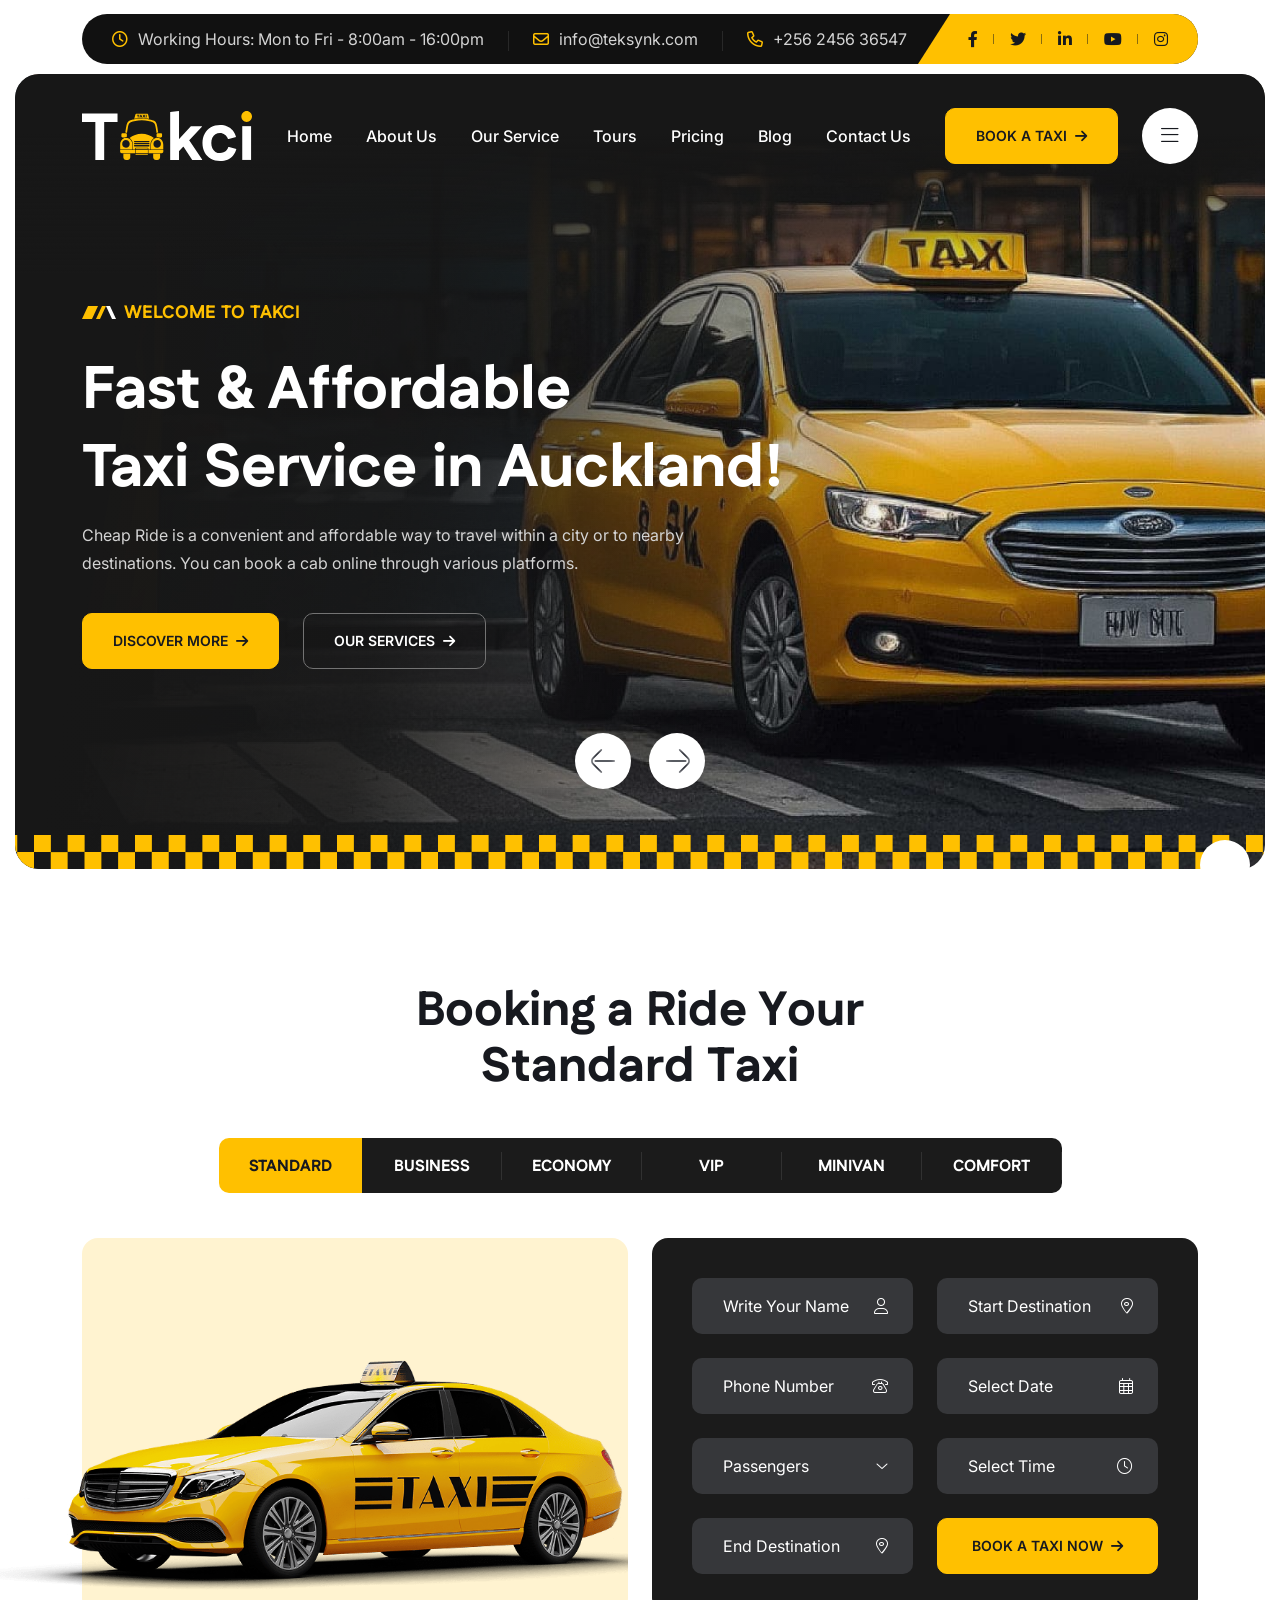
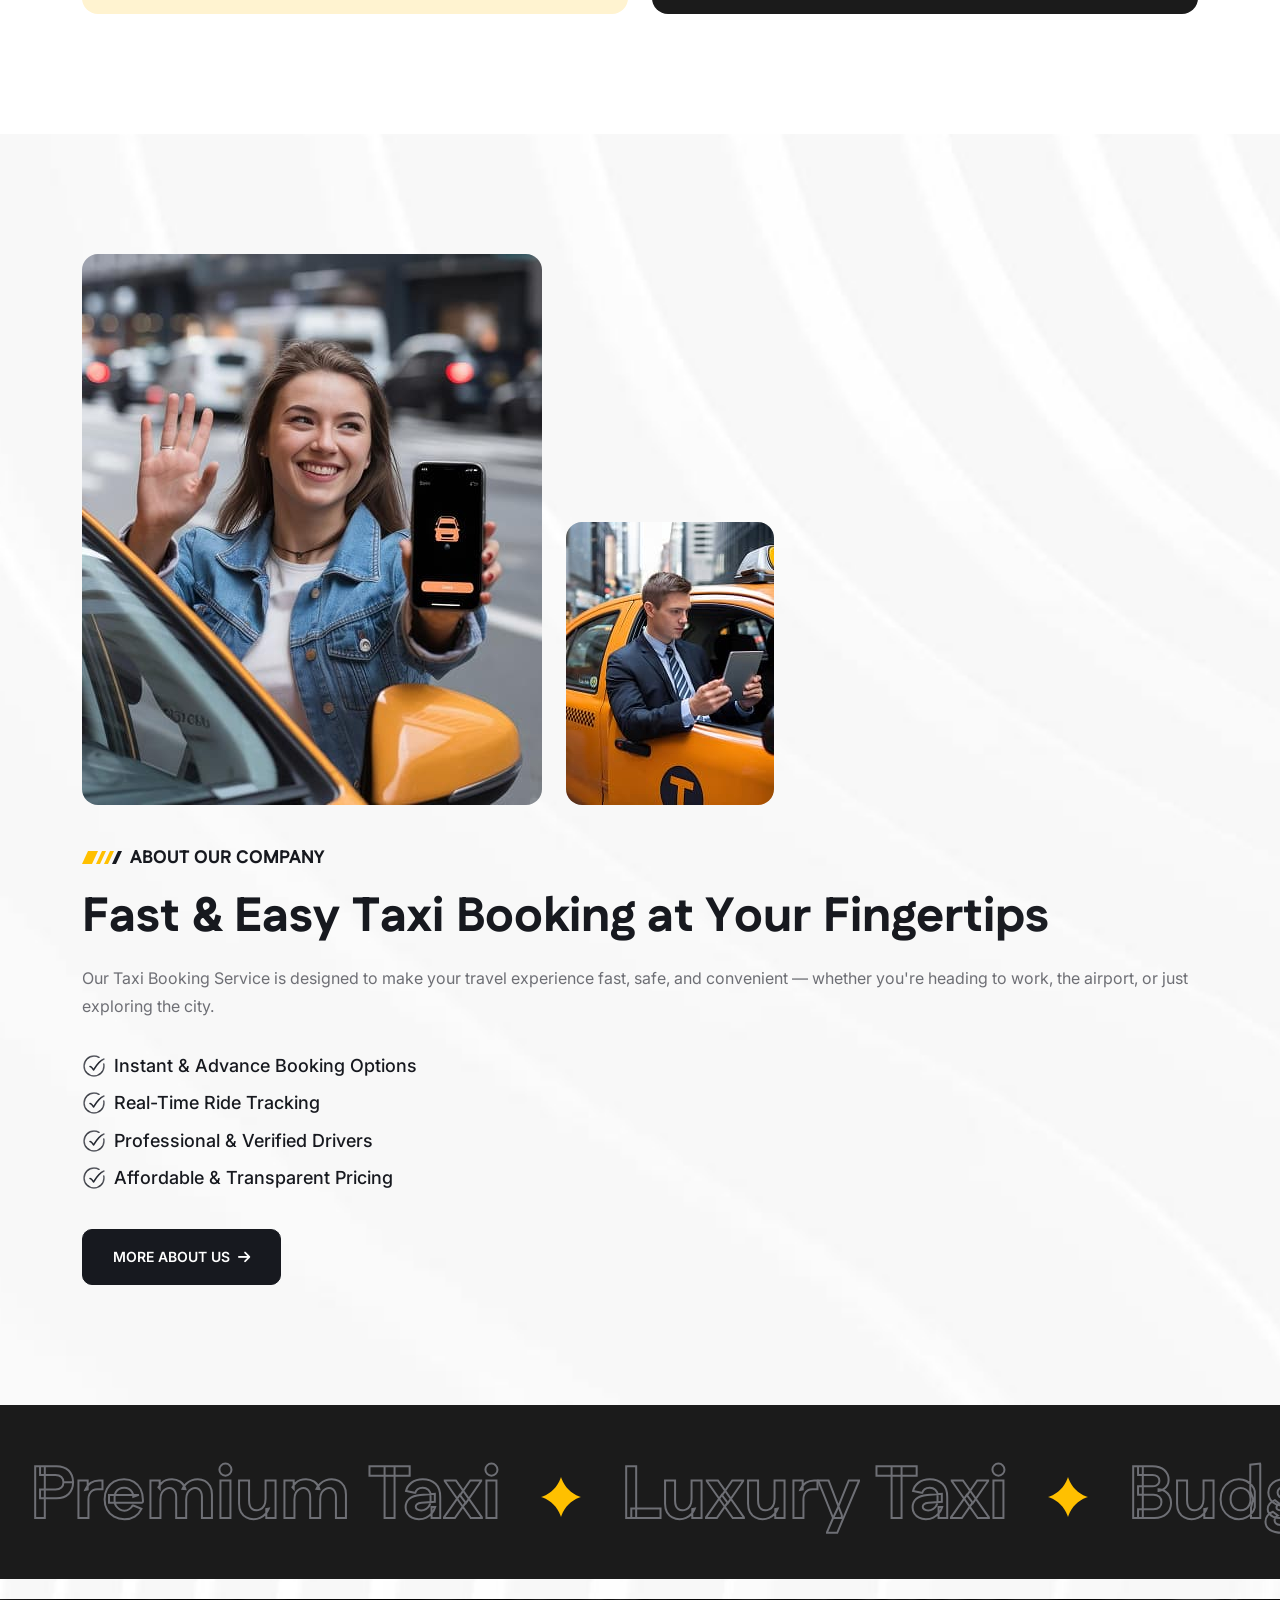
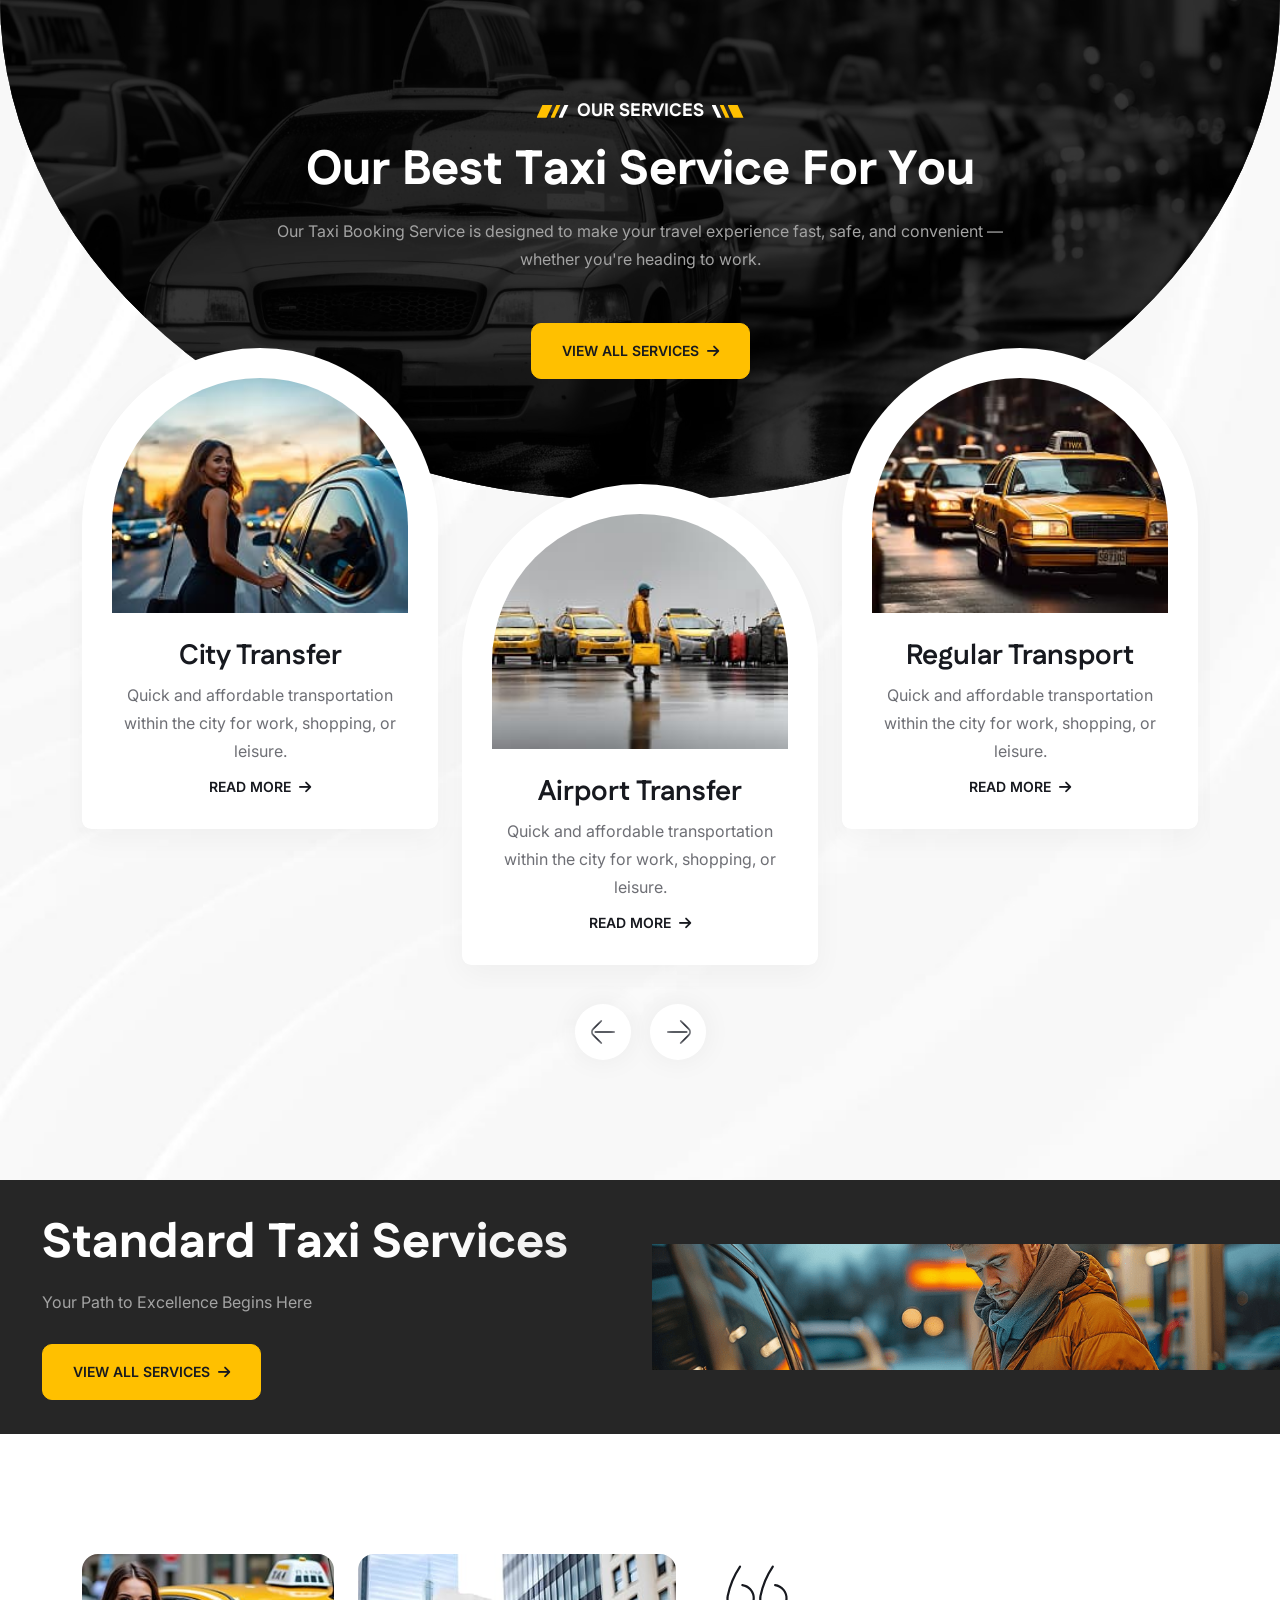
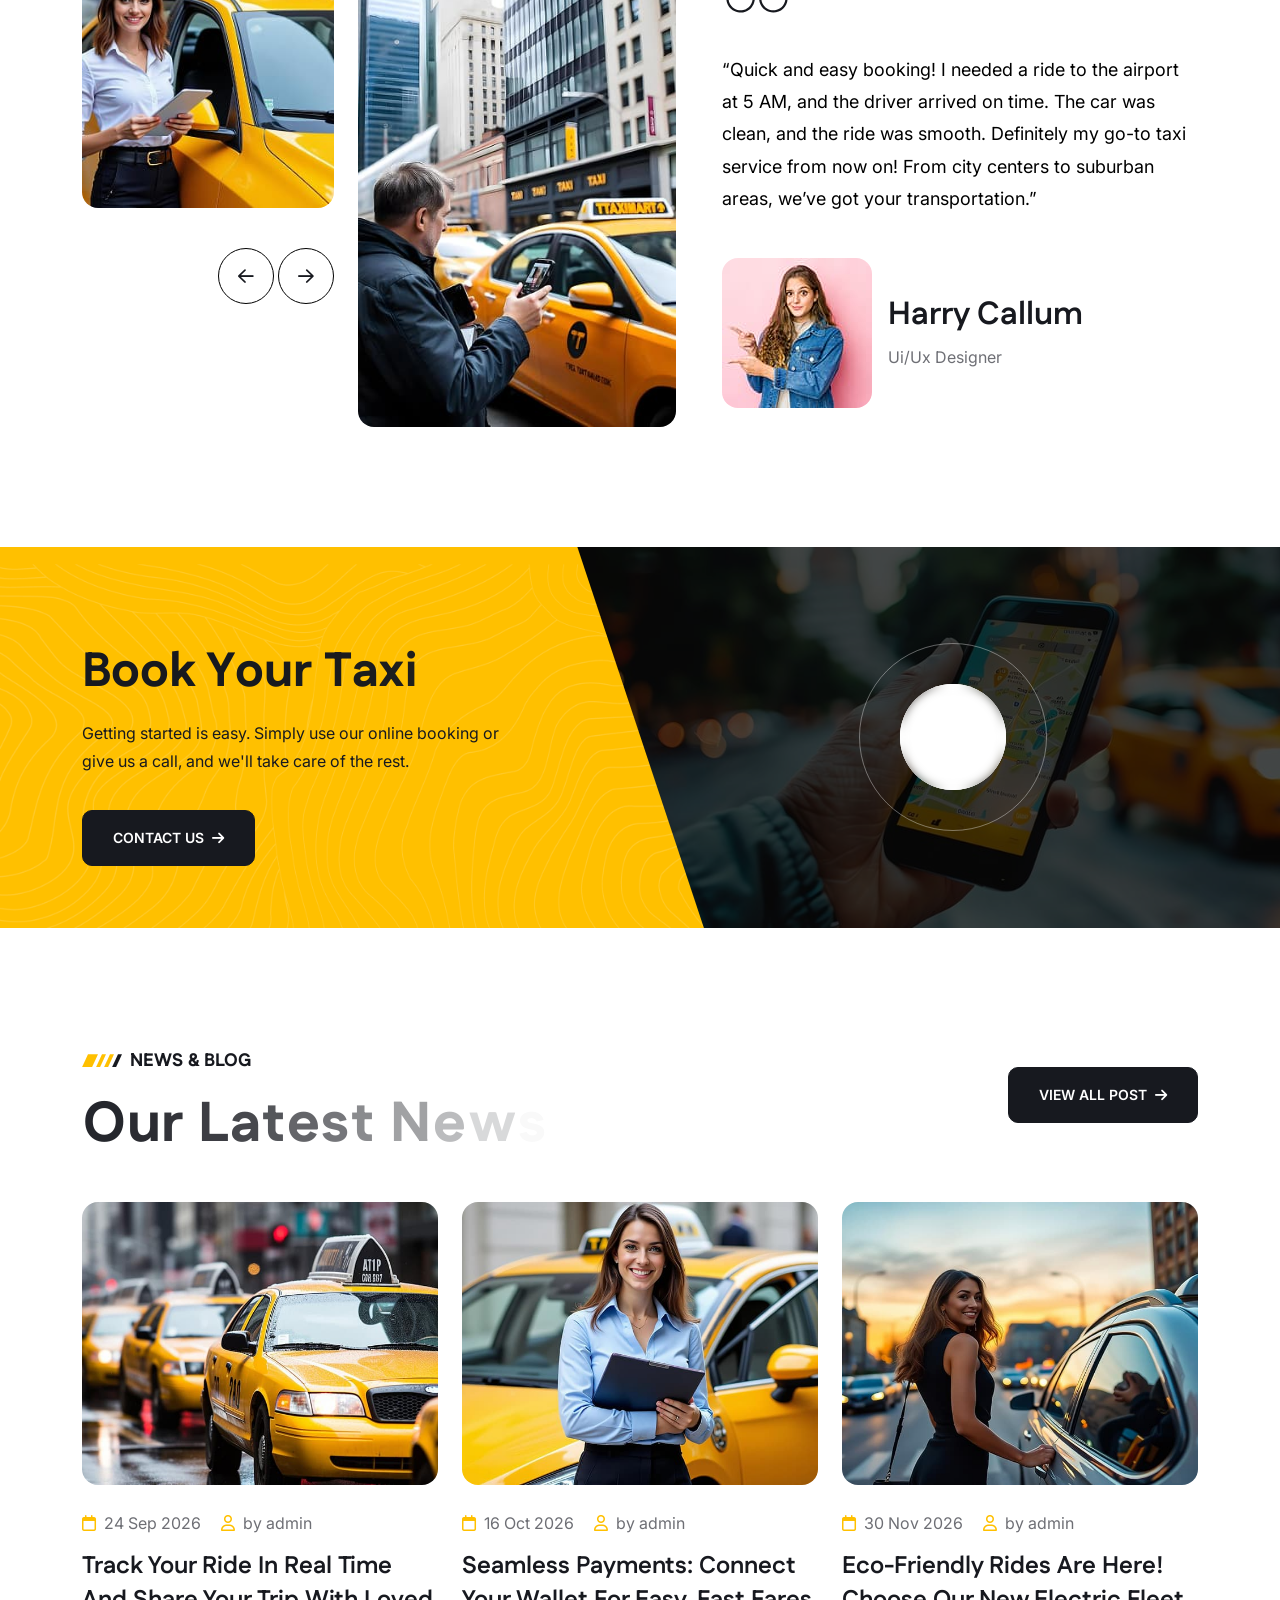
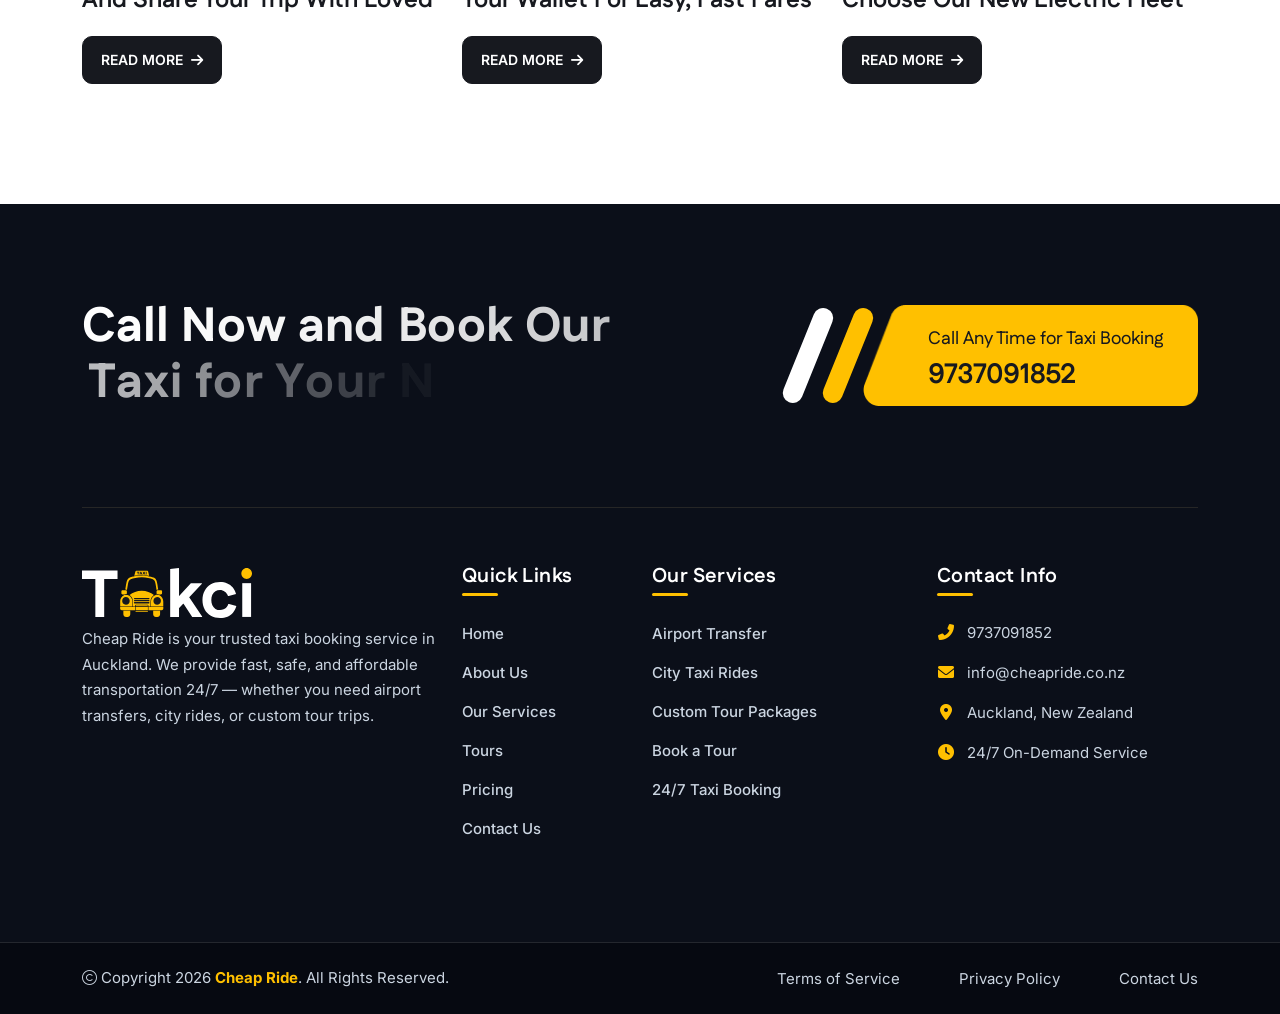
==== commit 8f3bf222: "updates" ====
--- a/index.html
+++ b/index.html
@@ -5,7 +5,7 @@
     <meta charset="utf-8" />
     <meta http-equiv="x-ua-compatible" content="ie=edge" />
 
-    <meta name="author" content="Takci" />
+    <meta name="author" content="Cheap Ride" />
     <meta name="description" content="Cheap Ride - Best and most affordable taxi service in Auckland" />
     <meta name="keywords" content="Cheap Ride - Best and most affordable taxi service in Auckland" />
     <meta name="robots" content="INDEX,FOLLOW" />
@@ -391,8 +391,7 @@
                                         <i class="fal fa-user"></i>
                                     </div>
                                     <div class="form-group style2 col-md-6">
-                                        <input type="text" class="form-control" name="destination" id="destination"
-                                            placeholder="End Destination" />
+                                        <input type="text" class="form-control" name="pickup" placeholder="Start Destination" />
                                         <i class="fal fa-map-marker-alt"></i>
                                     </div>
                                     <div class="form-group style2 col-md-6">
@@ -426,9 +425,9 @@
                                             placeholder="Select Time" />
                                         <i class="fal fa-clock"></i>
                                     </div>
-                                    <div class="form-group style2 col-md-6">
-                                        <input type="text" class="form-control" name="pickup" id="pickup"
-                                            placeholder="Start Destination" />
+                                    
+                                    <div class="form-group style2 col-md-6">
+                                        <input type="text" class="form-control" name="destination" placeholder="End Destination" />
                                         <i class="fal fa-map-marker-alt"></i>
                                     </div>
                                     <div class="form-btn col-md-6">
@@ -460,8 +459,7 @@
                                         <i class="fal fa-user"></i>
                                     </div>
                                     <div class="form-group style2 col-md-6">
-                                        <input type="text" class="form-control" name="destination" id="destination1"
-                                            placeholder="End Destination" />
+                                        <input type="text" class="form-control" name="pickup" placeholder="Start Destination" />
                                         <i class="fal fa-map-marker-alt"></i>
                                     </div>
                                     <div class="form-group style2 col-md-6">
@@ -495,9 +493,9 @@
                                             placeholder="Select Time" />
                                         <i class="fal fa-clock"></i>
                                     </div>
-                                    <div class="form-group style2 col-md-6">
-                                        <input type="text" class="form-control" name="pickup1" id="pickup1"
-                                            placeholder="Start Destination" />
+                                    
+                                    <div class="form-group style2 col-md-6">
+                                        <input type="text" class="form-control" name="destination" placeholder="End Destination" />
                                         <i class="fal fa-map-marker-alt"></i>
                                     </div>
                                     <div class="form-btn col-md-6">
@@ -529,8 +527,7 @@
                                         <i class="fal fa-user"></i>
                                     </div>
                                     <div class="form-group style2 col-md-6">
-                                        <input type="text" class="form-control" name="destination2" id="destination2"
-                                            placeholder="End Destination" />
+                                        <input type="text" class="form-control" name="pickup" placeholder="Start Destination" />
                                         <i class="fal fa-map-marker-alt"></i>
                                     </div>
                                     <div class="form-group style2 col-md-6">
@@ -564,9 +561,9 @@
                                             placeholder="Select Time" />
                                         <i class="fal fa-clock"></i>
                                     </div>
-                                    <div class="form-group style2 col-md-6">
-                                        <input type="text" class="form-control" name="pickup2" id="pickup2"
-                                            placeholder="Start Destination" />
+                                    
+                                    <div class="form-group style2 col-md-6">
+                                        <input type="text" class="form-control" name="destination" placeholder="End Destination" />
                                         <i class="fal fa-map-marker-alt"></i>
                                     </div>
                                     <div class="form-btn col-md-6">
@@ -598,8 +595,7 @@
                                         <i class="fal fa-user"></i>
                                     </div>
                                     <div class="form-group style2 col-md-6">
-                                        <input type="text" class="form-control" name="destination3" id="destination3"
-                                            placeholder="End Destination" />
+                                        <input type="text" class="form-control" name="pickup" placeholder="Start Destination" />
                                         <i class="fal fa-map-marker-alt"></i>
                                     </div>
                                     <div class="form-group style2 col-md-6">
@@ -633,9 +629,9 @@
                                             placeholder="Select Time" />
                                         <i class="fal fa-clock"></i>
                                     </div>
-                                    <div class="form-group style2 col-md-6">
-                                        <input type="text" class="form-control" name="pickup3" id="pickup3"
-                                            placeholder="Start Destination" />
+                                    
+                                    <div class="form-group style2 col-md-6">
+                                        <input type="text" class="form-control" name="destination" placeholder="End Destination" />
                                         <i class="fal fa-map-marker-alt"></i>
                                     </div>
                                     <div class="form-btn col-md-6">
@@ -667,8 +663,7 @@
                                         <i class="fal fa-user"></i>
                                     </div>
                                     <div class="form-group style2 col-md-6">
-                                        <input type="text" class="form-control" name="destination" id="destination4"
-                                            placeholder="End Destination" />
+                                        <input type="text" class="form-control" name="pickup" placeholder="Start Destination" />
                                         <i class="fal fa-map-marker-alt"></i>
                                     </div>
                                     <div class="form-group style2 col-md-6">
@@ -702,9 +697,9 @@
                                             placeholder="Select Time" />
                                         <i class="fal fa-clock"></i>
                                     </div>
-                                    <div class="form-group style2 col-md-6">
-                                        <input type="text" class="form-control" name="pickup4" id="pickup4"
-                                            placeholder="Start Destination" />
+                                    
+                                    <div class="form-group style2 col-md-6">
+                                        <input type="text" class="form-control" name="destination" placeholder="End Destination" />
                                         <i class="fal fa-map-marker-alt"></i>
                                     </div>
                                     <div class="form-btn col-md-6">
@@ -736,8 +731,7 @@
                                         <i class="fal fa-user"></i>
                                     </div>
                                     <div class="form-group style2 col-md-6">
-                                        <input type="text" class="form-control" name="destination5" id="destination5"
-                                            placeholder="End Destination" />
+                                        <input type="text" class="form-control" name="pickup" placeholder="Start Destination" />
                                         <i class="fal fa-map-marker-alt"></i>
                                     </div>
                                     <div class="form-group style2 col-md-6">
@@ -771,9 +765,9 @@
                                             placeholder="Select Time" />
                                         <i class="fal fa-clock"></i>
                                     </div>
-                                    <div class="form-group style2 col-md-6">
-                                        <input type="text" class="form-control" name="pickup" id="pickup5"
-                                            placeholder="Start Destination" />
+                                    
+                                    <div class="form-group style2 col-md-6">
+                                        <input type="text" class="form-control" name="destination" placeholder="End Destination" />
                                         <i class="fal fa-map-marker-alt"></i>
                                     </div>
                                     <div class="form-btn col-md-6">
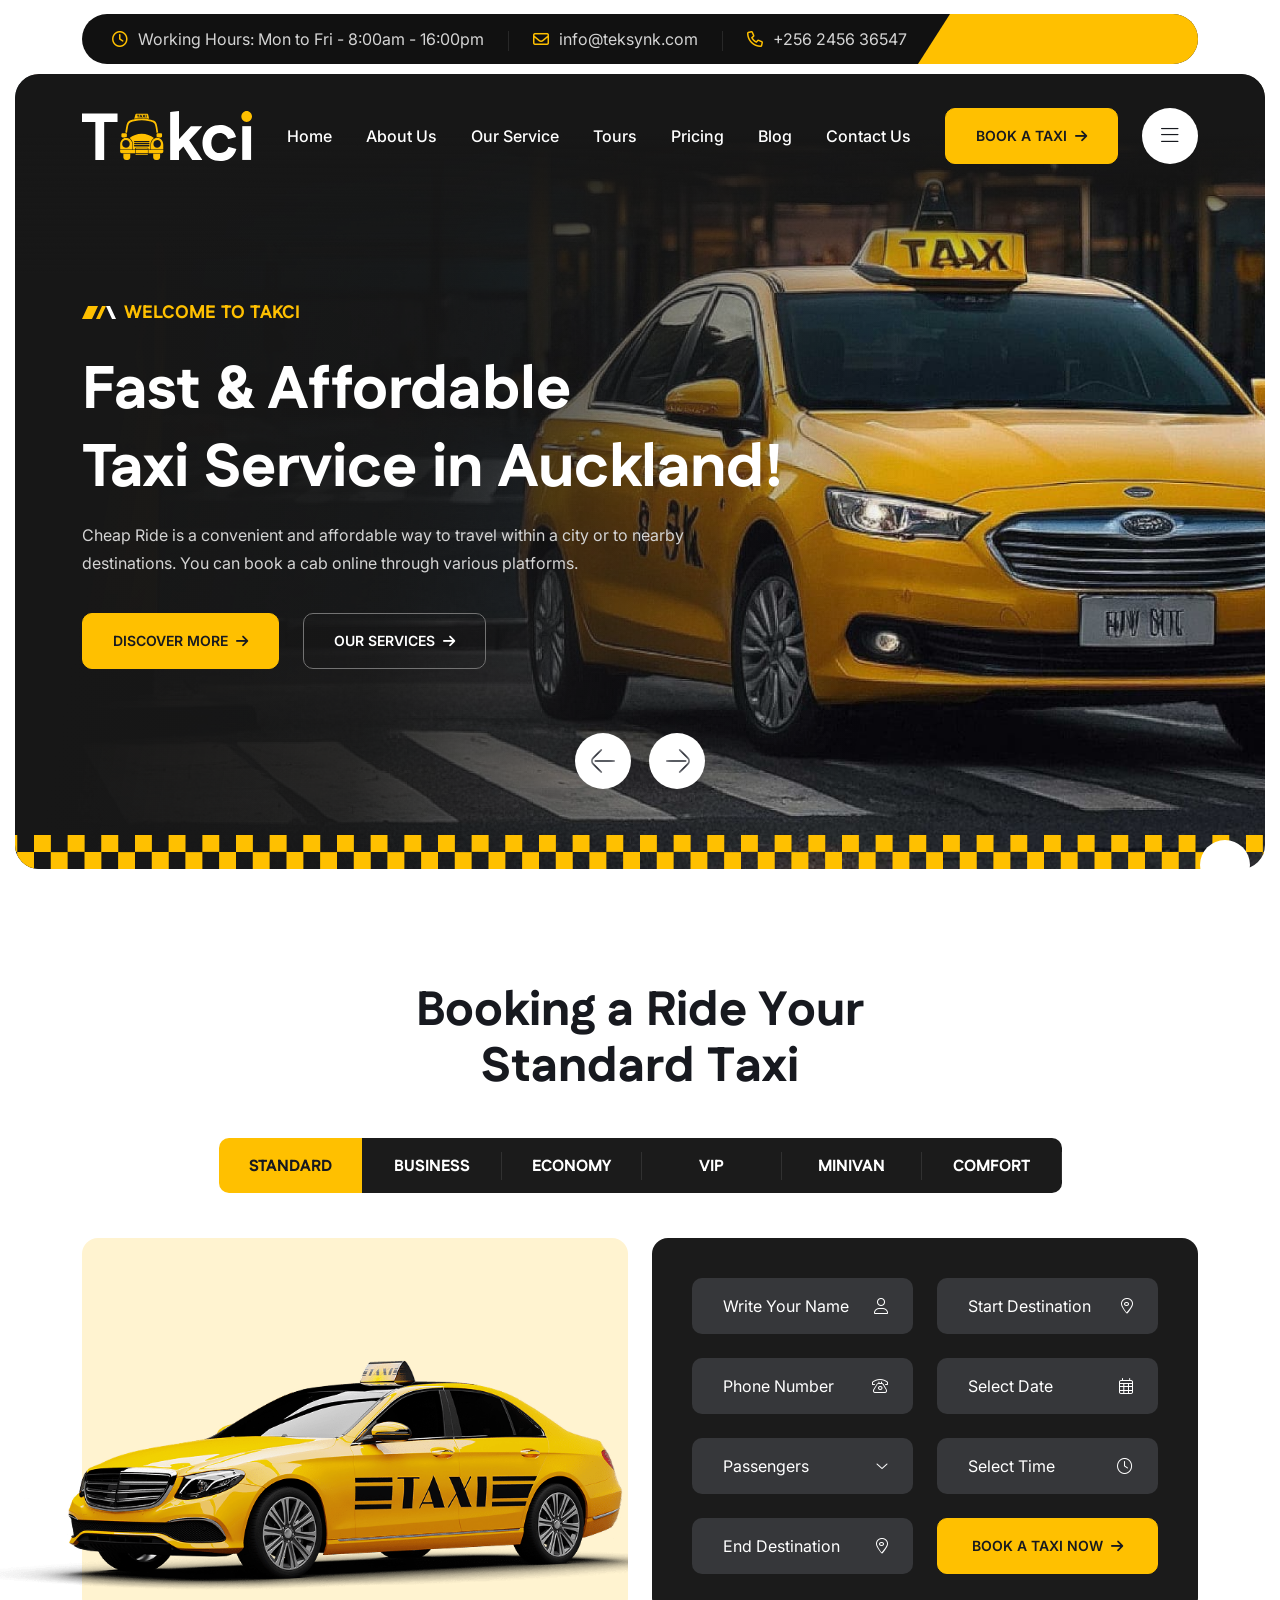
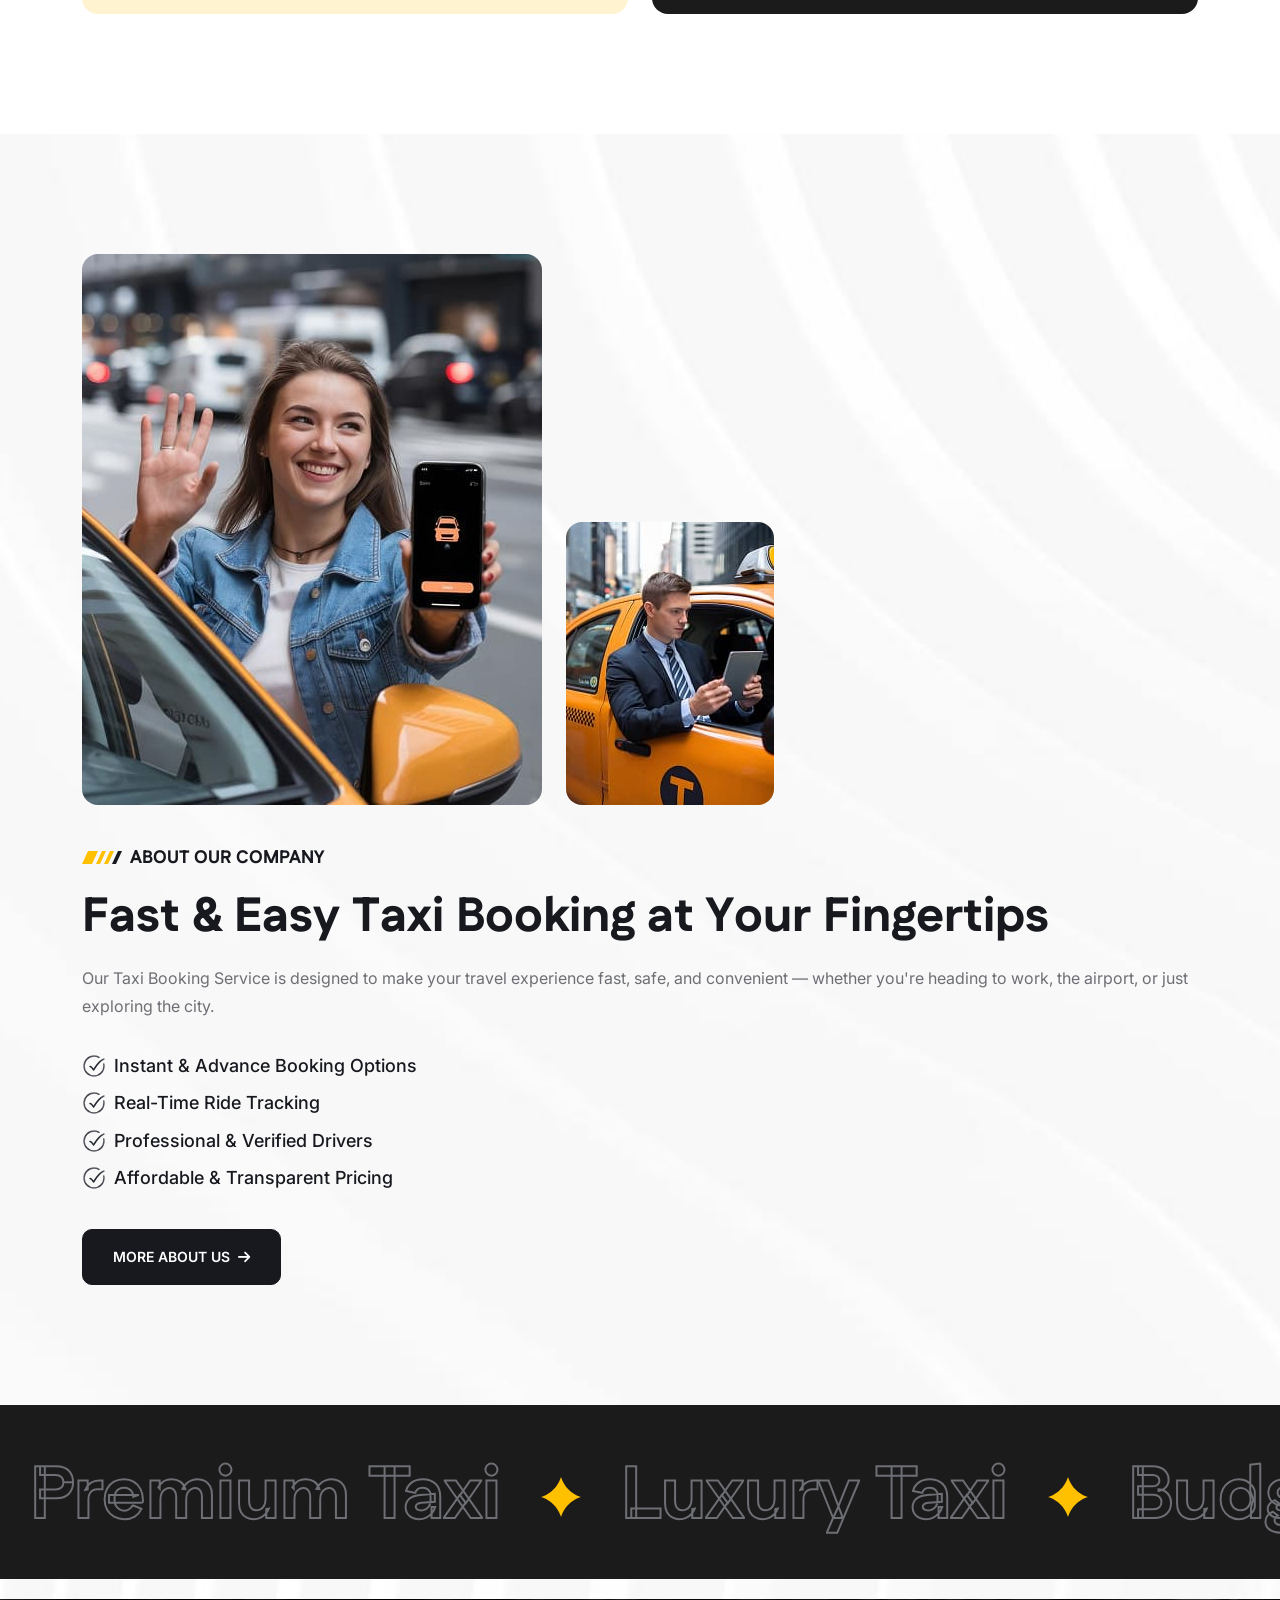
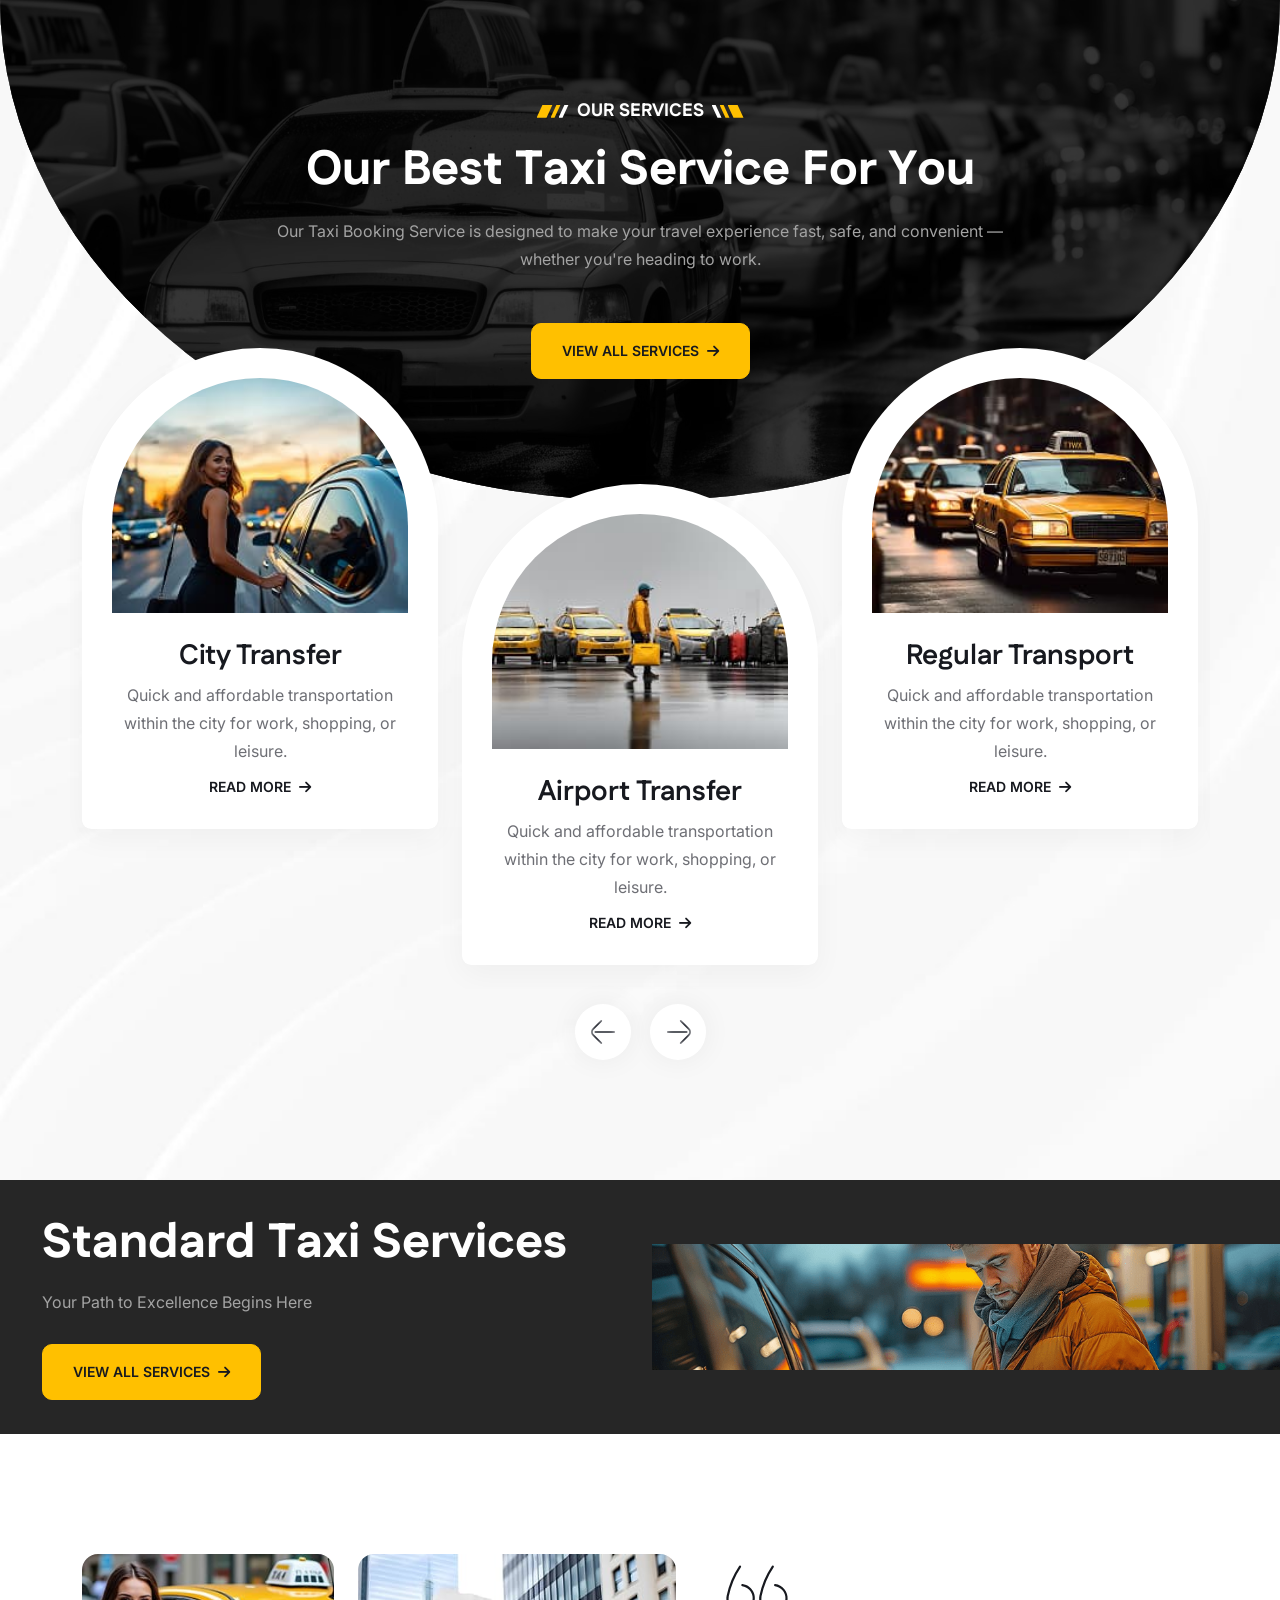
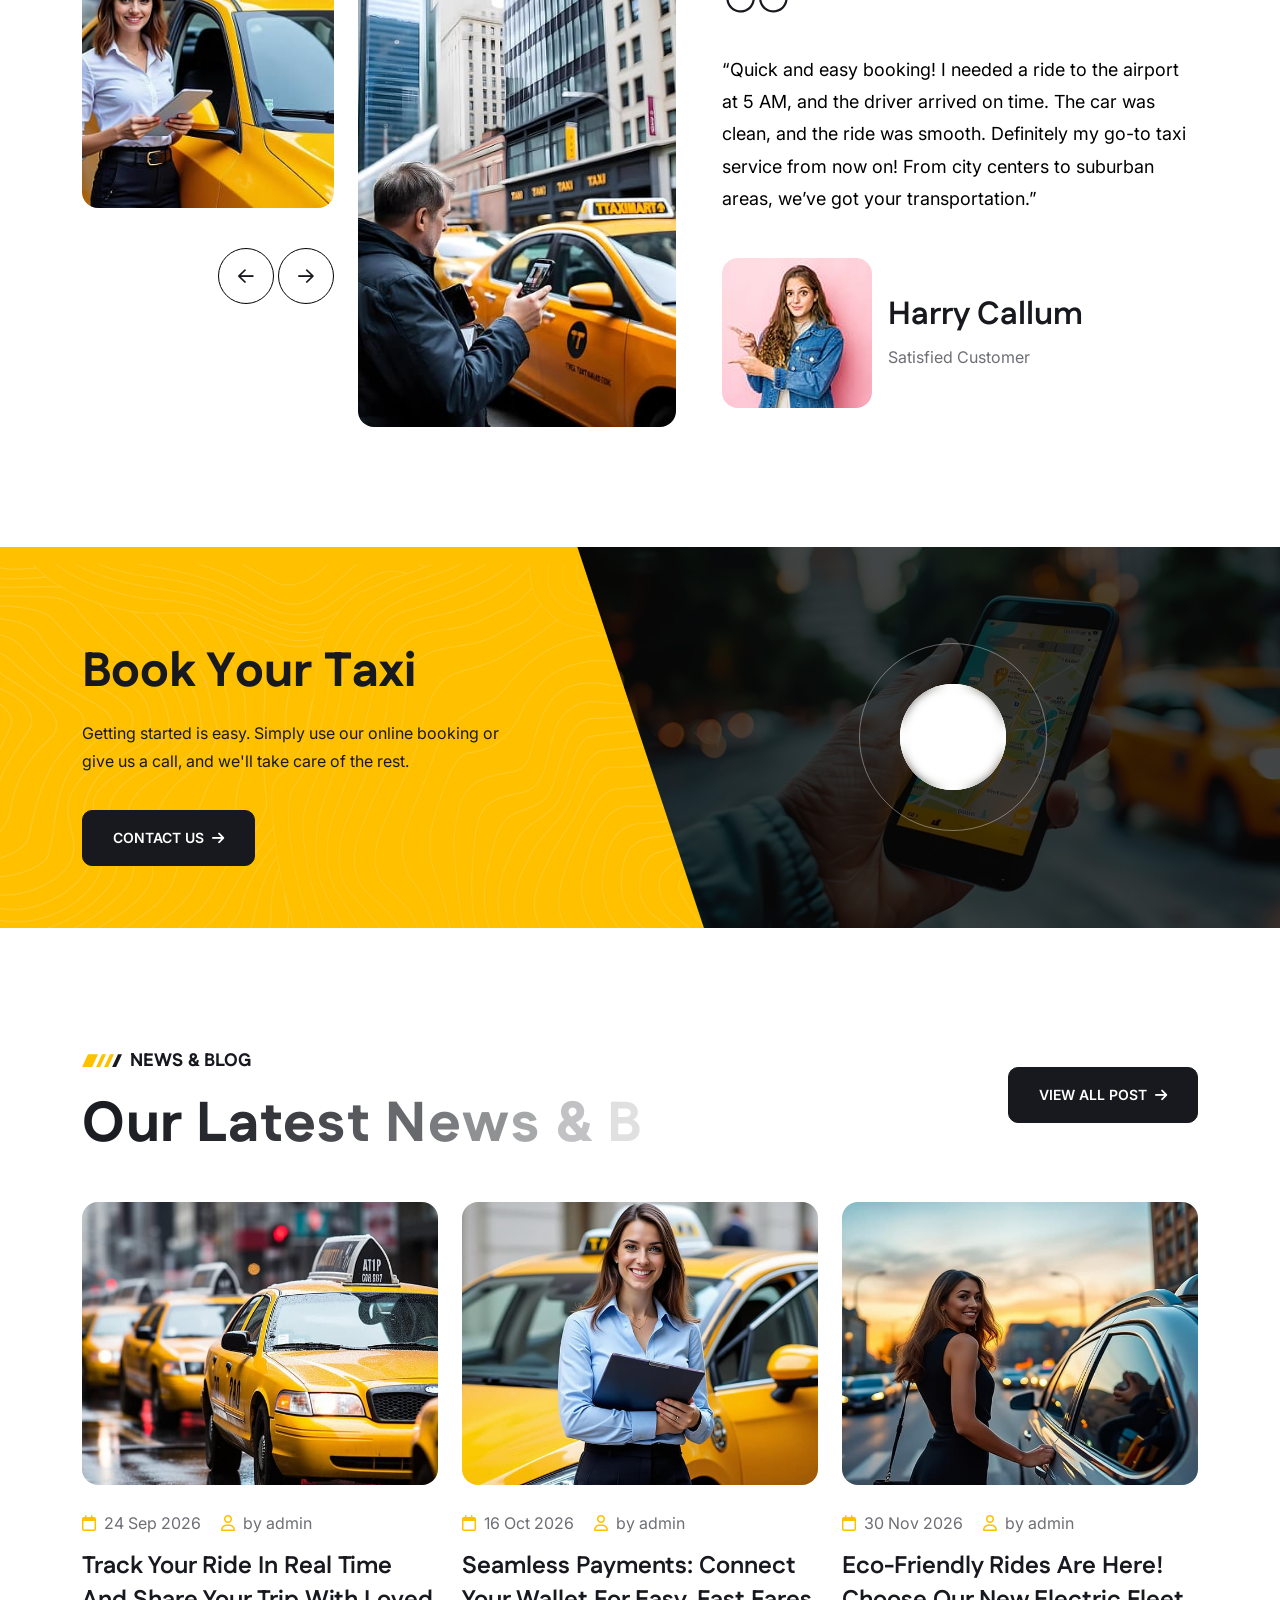
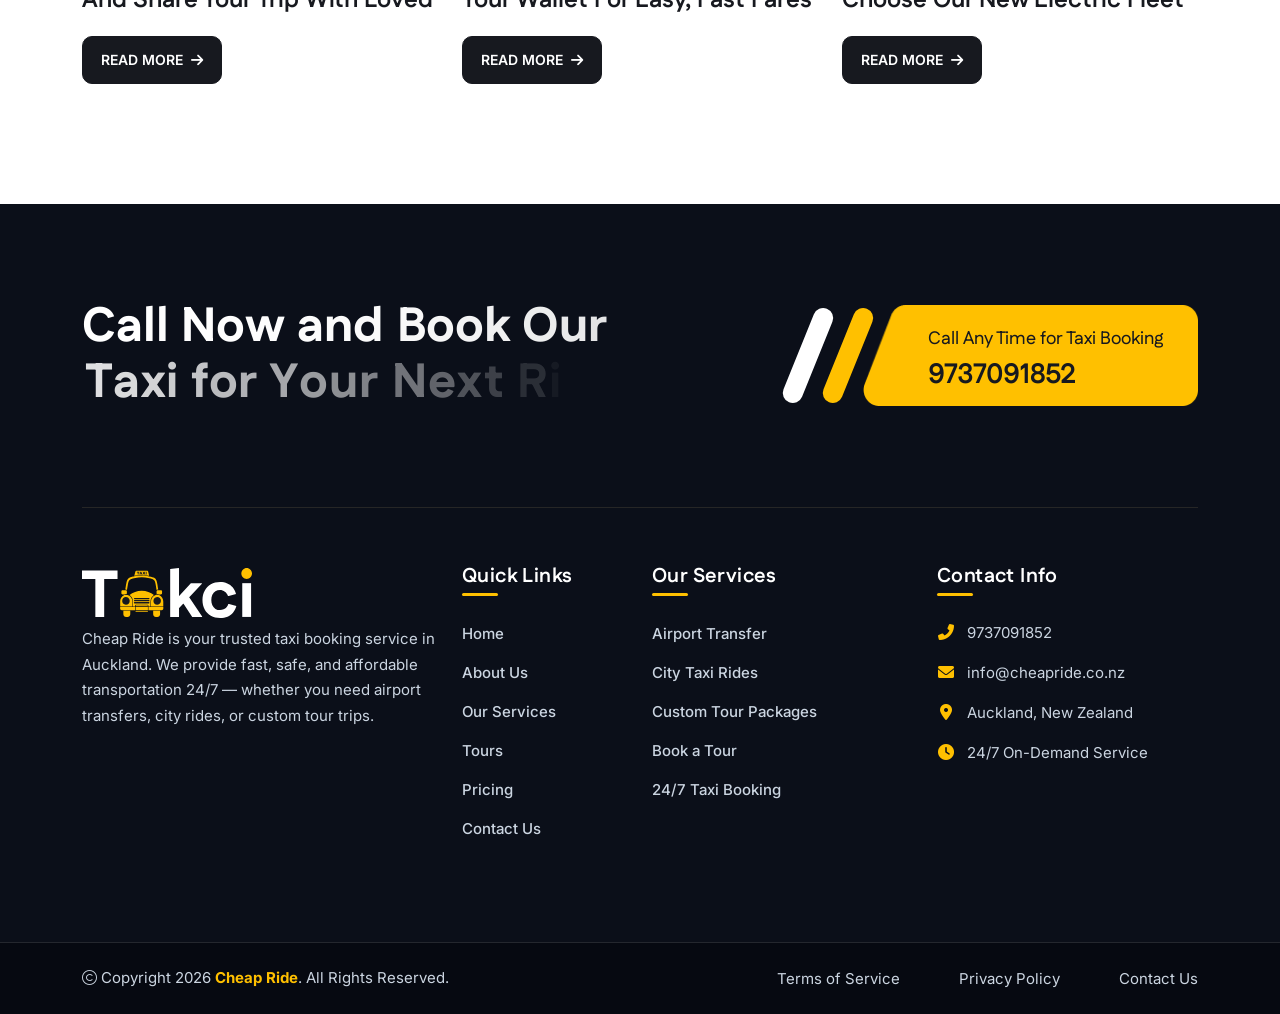
==== commit 5cc184ec: "changes" ====
--- a/index.html
+++ b/index.html
@@ -65,12 +65,6 @@
                         experience fast, safe, and convenient — whether you're heading to
                         work, the airport, or just exploring the city.
                     </p>
-                    <div class="th-social style2">
-                        <a href="https://www.facebook.com/"><i class="fab fa-facebook-f"></i></a>
-                        <a href="https://www.twitter.com/"><i class="fab fa-twitter"></i></a>
-                        <a href="https://www.youtube.com/"><i class="fab fa-youtube"></i></a>
-                        <a href="https://www.linkedin.com/"><i class="fab fa-linkedin-in"></i></a>
-                    </div>
                 </div>
             </div>
             <div class="widget">
@@ -189,15 +183,7 @@
                             </ul>
                         </div>
                     </div>
-                    <div class="col-auto">
-                        <div class="th-social">
-                            <a href="https://www.facebook.com/"><i class="fab fa-facebook-f"></i></a>
-                            <a href="https://www.twitter.com/"><i class="fab fa-twitter"></i></a>
-                            <a href="https://www.linkedin.com/"><i class="fab fa-linkedin-in"></i></a>
-                            <a href="https://www.youtube.com/"><i class="fab fa-youtube"></i></a>
-                            <a href="https://www.instagram.com/"><i class="fab fa-instagram"></i></a>
-                        </div>
-                    </div>
+
                 </div>
             </div>
         </div>
@@ -382,7 +368,7 @@
                             </div>
                         </div>
                         <div class="col-xl-6">
-                            <form action="https://html.themehour.net/takci/demo/mail.php" method="POST"
+                            <form action="mail.php" method="POST"
                                 class="booking-form1 ajax-contact">
                                 <div class="row gy-4">
                                     <div class="form-group style2 col-md-6">
@@ -450,7 +436,7 @@
                             </div>
                         </div>
                         <div class="col-xl-6">
-                            <form action="https://html.themehour.net/takci/demo/mail.php" method="POST"
+                            <form action="mail.php" method="POST"
                                 class="booking-form1 ajax-contact">
                                 <div class="row gy-4">
                                     <div class="form-group style2 col-md-6">
@@ -518,7 +504,7 @@
                             </div>
                         </div>
                         <div class="col-xl-6">
-                            <form action="https://html.themehour.net/takci/demo/mail.php" method="POST"
+                            <form action="mail.php" method="POST"
                                 class="booking-form1 ajax-contact">
                                 <div class="row gy-4">
                                     <div class="form-group style2 col-md-6">
@@ -586,7 +572,7 @@
                             </div>
                         </div>
                         <div class="col-xl-6">
-                            <form action="https://html.themehour.net/takci/demo/mail.php" method="POST"
+                            <form action="mail.php" method="POST"
                                 class="booking-form1 ajax-contact">
                                 <div class="row gy-4">
                                     <div class="form-group style2 col-md-6">
@@ -654,7 +640,7 @@
                             </div>
                         </div>
                         <div class="col-xl-6">
-                            <form action="https://html.themehour.net/takci/demo/mail.php" method="POST"
+                            <form action="mail.php" method="POST"
                                 class="booking-form1 ajax-contact">
                                 <div class="row gy-4">
                                     <div class="form-group style2 col-md-6">
@@ -722,7 +708,7 @@
                             </div>
                         </div>
                         <div class="col-xl-6">
-                            <form action="https://html.themehour.net/takci/demo/mail.php" method="POST"
+                            <form action="mail.php" method="POST"
                                 class="booking-form1 ajax-contact">
                                 <div class="row gy-4">
                                     <div class="form-group style2 col-md-6">
@@ -1345,7 +1331,7 @@
                                             </div>
                                             <div class="testi-card-profile-detaile">
                                                 <h3 class="box-title">Harry Callum</h3>
-                                                <p class="box-desig">Ui/Ux Designer</p>
+                                                <p class="box-desig">Satisfied Customer</p>
                                             </div>
                                         </div>
                                     </div>
@@ -1380,7 +1366,7 @@
                 <div class="col-xl-7 col-lg-7">
                     <div class="cta2-thumb" data-overlay="black" data-opacity="7">
                         <img src="assets/img/normal/cta2-thumb.jpg" alt="" />
-                        <a class="play-btn popup-video" href="https://www.youtube.com/watch?v=pQpFebyALV0"><i
+                        <a class="play-btn popup-video" href="#"><i
                                 class="fa-sharp fa-solid fa-play"></i></a>
                     </div>
                 </div>
@@ -1472,85 +1458,7 @@
             </div>
         </div>
     </section>
-    <!-- <div class="space-bottom brand-area-1">
-      <div class="container">
-        <div class="brand-wrap1 p-0 m-0 text-center">
-          <div
-            class="row justify-content-md-between justify-content-center align-items-center"
-          >
-            <div class="col-md d-none d-md-block">
-              <hr class="title-line" />
-            </div>
-            <div class="col-auto">
-              <h2 class="brand-wrap-title wow fadeinup">
-                <span class="counter-number">10</span>k+ Our Trusted Partner
-              </h2>
-            </div>
-            <div class="col-md d-none d-md-block">
-              <hr class="title-line" />
-            </div>
-          </div>
-          <div
-            class="swiper th-slider brand-slider1 wow fadeinup"
-            id="brandSlider1"
-            data-slider-options='{"spaceBetween": "0", "breakpoints":{"0":{"slidesPerView":2},"576":{"slidesPerView":"2"},"768":{"slidesPerView":"2"},"992":{"slidesPerView":"3"},"1200":{"slidesPerView":"4"},"1400":{"slidesPerView":"5"}}}'
-          >
-            <div class="swiper-wrapper">
-              <div class="swiper-slide">
-                <a href="blog.html" class="brand-box"
-                  ><img src="assets/img/brand/brand1-1.svg" alt="Brand Logo"
-                /></a>
-              </div>
-              <div class="swiper-slide">
-                <a href="blog.html" class="brand-box"
-                  ><img src="assets/img/brand/brand1-2.svg" alt="Brand Logo"
-                /></a>
-              </div>
-              <div class="swiper-slide">
-                <a href="blog.html" class="brand-box"
-                  ><img src="assets/img/brand/brand1-3.svg" alt="Brand Logo"
-                /></a>
-              </div>
-              <div class="swiper-slide">
-                <a href="blog.html" class="brand-box"
-                  ><img src="assets/img/brand/brand1-4.svg" alt="Brand Logo"
-                /></a>
-              </div>
-              <div class="swiper-slide">
-                <a href="blog.html" class="brand-box"
-                  ><img src="assets/img/brand/brand1-5.svg" alt="Brand Logo"
-                /></a>
-              </div>
-              <div class="swiper-slide">
-                <a href="blog.html" class="brand-box"
-                  ><img src="assets/img/brand/brand1-1.svg" alt="Brand Logo"
-                /></a>
-              </div>
-              <div class="swiper-slide">
-                <a href="blog.html" class="brand-box"
-                  ><img src="assets/img/brand/brand1-2.svg" alt="Brand Logo"
-                /></a>
-              </div>
-              <div class="swiper-slide">
-                <a href="blog.html" class="brand-box"
-                  ><img src="assets/img/brand/brand1-3.svg" alt="Brand Logo"
-                /></a>
-              </div>
-              <div class="swiper-slide">
-                <a href="blog.html" class="brand-box"
-                  ><img src="assets/img/brand/brand1-4.svg" alt="Brand Logo"
-                /></a>
-              </div>
-              <div class="swiper-slide">
-                <a href="blog.html" class="brand-box"
-                  ><img src="assets/img/brand/brand1-5.svg" alt="Brand Logo"
-                /></a>
-              </div>
-            </div>
-          </div>
-        </div>
-      </div>
-    </div> -->
+
         <footer class="footer-wrapper footer-default">
         <div class="shape-mockup footer-bg-shape1 jump" data-bottom="12%" data-left="4%">
             <img src="assets/img/shape/shape1.png" alt="img" />
